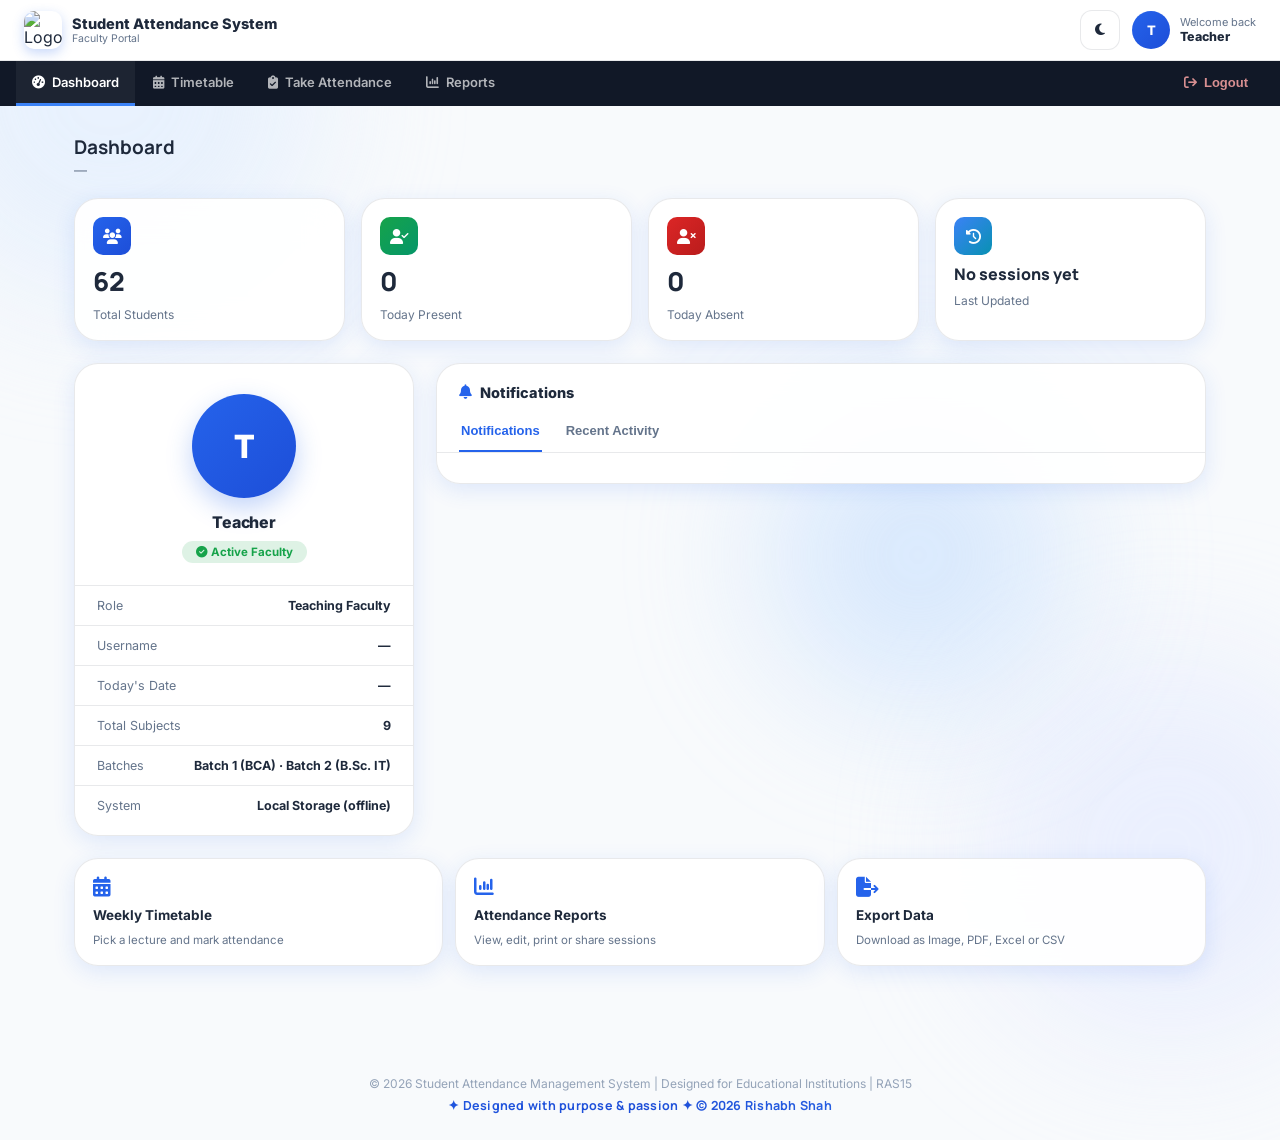
==== dashboard.html @ 812c2bc2 "V.3.4 commit" ====
<!DOCTYPE html>
<html lang="en">
<head>
    <meta charset="UTF-8">
    <meta name="viewport" content="width=device-width, initial-scale=1.0">
    <title>Dashboard | Student Attendance System</title>
    <link rel="stylesheet" href="css/style.css">
    <link rel="icon" type="image/svg+xml" href="assets/logo-mark.svg">
    <link rel="stylesheet" href="https://cdnjs.cloudflare.com/ajax/libs/font-awesome/6.5.1/css/all.min.css">
    <script>try { document.documentElement.setAttribute('data-theme', localStorage.getItem('attendanceTheme') || 'light'); } catch (e) { document.documentElement.setAttribute('data-theme', 'light'); }</script>
</head>
<body>
    <div class="blob blob-1"></div>
    <div class="blob blob-2"></div>
    <div class="blob blob-3"></div>

    <header class="app-header no-print">
        <div class="app-header-brand">
            <img src="assets/logo-mark.svg" alt="Logo">
            <div class="app-header-brand-text">
                <strong>Student Attendance System</strong>
                <span>Faculty Portal</span>
            </div>
        </div>
        <div class="app-header-right">
            <button class="icon-btn" id="theme-toggle" title="Toggle theme"><i class="fas fa-moon"></i></button>
            <div class="app-header-user">
                <div class="app-avatar" id="user-avatar">T</div>
                <div class="app-header-user-text">
                    <span class="greet">Welcome back</span>
                    <strong id="header-username">Teacher</strong>
                </div>
            </div>
        </div>
    </header>

    <nav class="app-nav no-print">
        <div class="app-nav-inner">
            <a class="app-nav-link active" href="dashboard.html"><i class="fas fa-gauge-high"></i> <span class="nav-label">Dashboard</span></a>
            <a class="app-nav-link" href="subject.html"><i class="fas fa-calendar-days"></i> <span class="nav-label">Timetable</span></a>
            <a class="app-nav-link" href="#" id="nav-take-attendance"><i class="fas fa-clipboard-check"></i> <span class="nav-label">Take Attendance</span></a>
            <a class="app-nav-link" href="reports.html"><i class="fas fa-chart-column"></i> <span class="nav-label">Reports</span></a>
            <div class="app-nav-spacer"></div>
            <button class="app-nav-link nav-logout" id="nav-logout"><i class="fas fa-arrow-right-from-bracket"></i> <span class="nav-label">Logout</span></button>
        </div>
    </nav>

    <main class="page">
        <h2 style="font-size:19px; margin-bottom:2px;">Dashboard</h2>
        <p style="color:var(--text-muted); font-size:13px; margin:0 0 20px;" id="page-subtitle">—</p>

        <!-- Today's Overview -->
        <div class="dash-grid">
            <div class="glass-card dash-card dash-total">
                <div class="dash-icon"><i class="fas fa-users"></i></div>
                <div class="dash-value" id="dash-total-students">62</div>
                <div class="dash-label">Total Students</div>
            </div>
            <div class="glass-card dash-card dash-present">
                <div class="dash-icon"><i class="fas fa-user-check"></i></div>
                <div class="dash-value" id="dash-today-present">0</div>
                <div class="dash-label">Today Present</div>
            </div>
            <div class="glass-card dash-card dash-absent">
                <div class="dash-icon"><i class="fas fa-user-xmark"></i></div>
                <div class="dash-value" id="dash-today-absent">0</div>
                <div class="dash-label">Today Absent</div>
            </div>
            <div class="glass-card dash-card dash-progress">
                <div class="dash-icon"><i class="fas fa-clock-rotate-left"></i></div>
                <div class="dash-value" id="dash-last-updated" style="font-size:16px;">No sessions yet</div>
                <div class="dash-label">Last Updated</div>
            </div>
        </div>

        <div class="dashboard-columns">
            <!-- Profile card -->
            <div class="glass-card profile-card">
                <div class="profile-card-photo" id="profile-photo">T</div>
                <div class="profile-card-name" id="profile-name">Teacher</div>
                <span class="profile-badge"><i class="fas fa-circle-check"></i> Active Faculty</span>
                <div class="profile-info-list">
                    <div class="profile-info-row"><span>Role</span><span>Teaching Faculty</span></div>
                    <div class="profile-info-row"><span>Username</span><span id="profile-username">—</span></div>
                    <div class="profile-info-row"><span>Today's Date</span><span id="profile-date">—</span></div>
                    <div class="profile-info-row"><span>Total Subjects</span><span>9</span></div>
                    <div class="profile-info-row"><span>Batches</span><span>Batch 1 (BCA) · Batch 2 (B.Sc. IT)</span></div>
                    <div class="profile-info-row"><span>System</span><span>Local Storage (offline)</span></div>
                </div>
            </div>

            <!-- Notifications / Recent Activity -->
            <div class="glass-card notif-card">
                <div class="notif-card-header"><i class="fas fa-bell"></i> Notifications</div>
                <div class="notif-tabs">
                    <button class="notif-tab active" data-tab="notifications">Notifications</button>
                    <button class="notif-tab" data-tab="activity">Recent Activity</button>
                </div>
                <div class="notif-list" id="notif-list"></div>
            </div>
        </div>

        <div class="quick-links-row">
            <a class="glass-card quick-link-card hoverable" href="subject.html">
                <i class="fas fa-calendar-days"></i>
                <strong>Weekly Timetable</strong>
                <span>Pick a lecture and mark attendance</span>
            </a>
            <a class="glass-card quick-link-card hoverable" href="reports.html">
                <i class="fas fa-chart-column"></i>
                <strong>Attendance Reports</strong>
                <span>View, edit, print or share sessions</span>
            </a>
            <a class="glass-card quick-link-card hoverable" href="reports.html">
                <i class="fas fa-file-export"></i>
                <strong>Export Data</strong>
                <span>Download as Image, PDF, Excel or CSV</span>
            </a>
        </div>
    </main>

    <footer class="main-footer">
        <p>&copy; 2026 Student Attendance Management System | Designed for Educational Institutions | RAS15</p>
        <p class="footer-signature">&#10022; Designed with purpose &amp; passion &#10022; &copy; 2026 Rishabh Shah</p>
    </footer>

    <button class="scroll-top-btn no-print" id="scroll-top"><i class="fas fa-arrow-up"></i></button>

    <script src="js/data.js"></script>
    <script src="js/utils.js"></script>
    <script src="js/dashboard.js"></script>
</body>
</html>
---- css/style.css ----
/* ===================================================================
   Student Attendance Management System
   Design tokens: Classroom Light Theme — white/off-white surfaces,
   confident blue primary, clear green/red present/absent signals.
   Chosen for maximum readability in daylight classrooms.
   =================================================================== */

@import url('https://fonts.googleapis.com/css2?family=Manrope:wght@500;700;800&family=Inter:wght@400;500;600;700&family=JetBrains+Mono:wght@500&display=swap');

:root {
    /* brand */
    --primary: #2563EB;
    --primary-light: #93C5FD;
    --secondary: #1D4ED8;
    --accent: #3B82F6;
    --success: #16A34A;
    --warning: #D97706;
    --danger: #DC2626;

    /* lecture-type accents (timetable + badges) */
    --lab-bg: #FEF3C7;
    --lab-border: #F4B400;
    --lab-text: #7C5800;
    --theory-bg: #DBEAFE;
    --theory-border: #2563EB;
    --theory-text: #1D4ED8;

    /* light theme surface */
    --bg: #F8FAFC;
    --bg-blob-1: #DBEAFE;
    --bg-blob-2: #E0E7FF;
    --bg-blob-3: #BFDBFE;
    --surface: rgba(255, 255, 255, 0.92);
    --surface-solid: #FFFFFF;
    --surface-strong: #FFFFFF;
    --surface-border: rgba(30, 41, 59, 0.1);
    --text: #1E293B;
    --text-muted: #64748B;
    --text-faint: #94A3B8;
    --shadow-color: rgba(37, 99, 235, 0.12);

    --radius-sm: 12px;
    --radius-md: 18px;
    --radius-lg: 24px;
    --radius-pill: 999px;

    --font-display: 'Manrope', sans-serif;
    --font-body: 'Inter', sans-serif;
    --font-mono: 'JetBrains Mono', monospace;

    --shadow-soft: 0 6px 22px var(--shadow-color);
    --shadow-lift: 0 16px 40px rgba(37, 99, 235, 0.2);
    --transition: 200ms cubic-bezier(0.4, 0, 0.2, 1);
}

[data-theme="dark"] {
    --bg: #0B1220;
    --bg-blob-1: #1E3A8A;
    --bg-blob-2: #1E1B4B;
    --bg-blob-3: #0C2E5E;
    --surface: rgba(20, 27, 45, 0.72);
    --surface-solid: #131C2E;
    --surface-strong: #1A2436;
    --surface-border: rgba(255, 255, 255, 0.09);
    --text: #EEF2FF;
    --text-muted: #A3AFC2;
    --text-faint: #6C7A93;
    --shadow-color: rgba(0, 0, 0, 0.5);

    --lab-bg: rgba(244, 180, 0, 0.16);
    --lab-border: #F4B400;
    --lab-text: #FCD34D;
    --theory-bg: rgba(59, 130, 246, 0.16);
    --theory-border: #60A5FA;
    --theory-text: #93C5FD;
}

* { box-sizing: border-box; }

html, body {
    margin: 0;
    padding: 0;
    font-family: var(--font-body);
    color: var(--text);
    background: var(--bg);
    transition: background var(--transition), color var(--transition);
}

body {
    min-height: 100vh;
    position: relative;
    overflow-x: hidden;
    display: flex;
    flex-direction: column;
}
.page, .login-shell { flex: 1 0 auto; width: 100%; }
.main-footer { flex-shrink: 0; }

h1, h2, h3, h4 { font-family: var(--font-display); margin: 0; }

a { color: inherit; }

/* ------------------------------------------------------------------ */
/*  Floating blobs (ambient background)                               */
/* ------------------------------------------------------------------ */

.blob {
    position: fixed;
    border-radius: 50%;
    filter: blur(70px);
    opacity: 0.55;
    z-index: 0;
    pointer-events: none;
    animation: float-blob 16s ease-in-out infinite;
}
.blob-1 { width: 420px; height: 420px; background: var(--bg-blob-1); top: -120px; left: -100px; }
.blob-2 { width: 380px; height: 380px; background: var(--bg-blob-2); bottom: -140px; right: -80px; animation-delay: -5s; }
.blob-3 { width: 300px; height: 300px; background: var(--bg-blob-3); top: 45%; left: 60%; animation-delay: -10s; }

@keyframes float-blob {
    0%, 100% { transform: translate(0, 0) scale(1); }
    33% { transform: translate(30px, -40px) scale(1.08); }
    66% { transform: translate(-25px, 25px) scale(0.95); }
}

@media (prefers-reduced-motion: reduce) {
    .blob { animation: none; }
    * { animation-duration: 0.001ms !important; animation-iteration-count: 1 !important; transition-duration: 0.001ms !important; }
}

/* ------------------------------------------------------------------ */
/*  Layout shells                                                      */
/* ------------------------------------------------------------------ */

.page {
    position: relative;
    z-index: 1;
    max-width: 1180px;
    margin: 0 auto;
    padding: 28px 24px 80px;
    animation: page-fade-in 480ms var(--transition);
}

@keyframes page-fade-in {
    from { opacity: 0; transform: translateY(10px); }
    to { opacity: 1; transform: translateY(0); }
}

.glass-card {
    background: var(--surface);
    border: 1px solid var(--surface-border);
    border-radius: var(--radius-lg);
    backdrop-filter: blur(18px);
    -webkit-backdrop-filter: blur(18px);
    box-shadow: var(--shadow-soft);
    transition: transform var(--transition), box-shadow var(--transition);
}

.glass-card.hoverable:hover {
    transform: translateY(-4px);
    box-shadow: var(--shadow-lift);
}

/* ------------------------------------------------------------------ */
/*  Top bar / header                                                   */
/* ------------------------------------------------------------------ */

.topbar {
    position: sticky;
    top: 0;
    z-index: 20;
    display: flex;
    align-items: center;
    justify-content: space-between;
    gap: 16px;
    padding: 14px 24px;
    margin-bottom: 24px;
    background: var(--surface);
    border-bottom: 1px solid var(--surface-border);
    backdrop-filter: blur(18px);
    -webkit-backdrop-filter: blur(18px);
}

.brand { display: flex; align-items: center; gap: 12px; }

.brand-mark {
    width: 42px; height: 42px;
    border-radius: 12px;
    display: grid; place-items: center;
    background: linear-gradient(135deg, var(--primary), var(--secondary));
    color: #fff;
    font-size: 18px;
    box-shadow: 0 6px 16px rgba(37, 99, 235, 0.3);
    overflow: hidden;
    flex-shrink: 0;
}
.brand-mark img { width: 100%; height: 100%; object-fit: cover; display: block; }

.brand-text h1 { font-size: 17px; font-weight: 800; letter-spacing: -0.01em; }
.brand-text p { margin: 0; font-size: 12.5px; color: var(--text-muted); }

.topbar-actions { display: flex; align-items: center; gap: 10px; flex-wrap: wrap; }

.chip {
    display: flex; flex-direction: column;
    padding: 6px 14px;
    border-radius: var(--radius-sm);
    background: rgba(59, 130, 246, 0.16);
    font-size: 12px;
    min-width: 92px;
}
.chip span:first-child { color: var(--text-faint); font-size: 10.5px; text-transform: uppercase; letter-spacing: 0.06em; }
.chip span:last-child { font-weight: 700; font-size: 13px; }

.icon-btn {
    width: 40px; height: 40px;
    border-radius: var(--radius-sm);
    border: 1px solid var(--surface-border);
    background: var(--surface-solid);
    color: var(--text);
    display: grid; place-items: center;
    cursor: pointer;
    transition: transform var(--transition), background var(--transition);
}
.icon-btn:hover { transform: translateY(-2px); background: rgba(59, 130, 246, 0.18); }

/* ------------------------------------------------------------------ */
/*  App header + horizontal nav bar (ERP-style layout)                 */
/*  Used on Dashboard, Timetable, Attendance and Reports pages.        */
/* ------------------------------------------------------------------ */

.app-header {
    position: sticky; top: 0; z-index: 31;
    display: flex; align-items: center; justify-content: space-between;
    gap: 16px;
    padding: 10px 24px;
    background: var(--surface-solid);
    border-bottom: 1px solid var(--surface-border);
}
.app-header-brand { display: flex; align-items: center; gap: 10px; }
.app-header-brand img { width: 38px; height: 38px; border-radius: 10px; display: block; box-shadow: 0 4px 12px rgba(37,99,235,0.25); }
.app-header-brand-text strong { display: block; font-size: 14.5px; font-weight: 800; line-height: 1.2; }
.app-header-brand-text span { display: block; font-size: 10.5px; color: var(--text-muted); }

.app-header-right { display: flex; align-items: center; gap: 12px; }
.app-avatar {
    width: 38px; height: 38px; border-radius: 50%;
    background: linear-gradient(135deg, var(--primary), var(--secondary));
    color: #fff; display: grid; place-items: center;
    font-weight: 800; font-size: 13px; flex-shrink: 0;
}
.app-header-user { display: flex; align-items: center; gap: 10px; }
.app-header-user-text { font-size: 12.5px; line-height: 1.3; }
.app-header-user-text .greet { display: block; color: var(--text-muted); font-size: 11px; }
.app-header-user-text strong { font-weight: 800; }

.app-nav {
    position: sticky; top: 59px; z-index: 30;
    background: #111827;
    overflow-x: auto;
    scrollbar-width: thin;
}
.app-nav-inner { display: flex; align-items: center; gap: 2px; padding: 0 16px; min-width: max-content; }
.app-nav-link {
    display: flex; align-items: center; gap: 7px;
    padding: 13px 16px;
    color: rgba(255,255,255,0.68);
    font-size: 13px; font-weight: 600; white-space: nowrap;
    border-bottom: 3px solid transparent;
    transition: var(--transition);
    cursor: pointer; background: none; border-top: none; border-left: none; border-right: none;
    text-decoration: none;
}
.app-nav-link i { font-size: 13px; }
.app-nav-link:hover { color: #fff; background: rgba(255,255,255,0.06); }
.app-nav-link.active { color: #fff; border-bottom-color: var(--accent); background: rgba(255,255,255,0.05); }
.app-nav-spacer { flex: 1; }
.app-nav-link.nav-logout { color: rgba(252,165,165,0.85); }
.app-nav-link.nav-logout:hover { color: #FCA5A5; background: rgba(220,38,38,0.12); }

/* ------------------------------------------------------------------ */
/*  Buttons                                                             */
/* ------------------------------------------------------------------ */

.btn {
    position: relative;
    overflow: hidden;
    font-family: var(--font-body);
    font-weight: 700;
    font-size: 14px;
    border: none;
    border-radius: var(--radius-pill);
    padding: 12px 22px;
    cursor: pointer;
    display: inline-flex;
    align-items: center;
    gap: 8px;
    transition: transform var(--transition), box-shadow var(--transition), opacity var(--transition);
}
.btn:disabled { opacity: 0.45; cursor: not-allowed; transform: none !important; }
.btn:not(:disabled):hover { transform: translateY(-2px); }
.btn:active:not(:disabled) { transform: translateY(0) scale(0.98); }

.btn-primary { background: linear-gradient(135deg, var(--primary), var(--secondary)); color: #fff; box-shadow: 0 10px 24px rgba(37, 99, 235, 0.32); }
.btn-success { background: linear-gradient(135deg, var(--success), #059669); color: #fff; box-shadow: 0 10px 24px rgba(34, 197, 94, 0.32); }
.btn-outline { background: transparent; border: 1.5px solid var(--surface-border); color: var(--text); }
.btn-outline:hover { border-color: var(--primary); color: var(--primary); }
.btn-danger-ghost { background: rgba(239, 68, 68, 0.1); color: var(--danger); }
.btn-sm { padding: 8px 16px; font-size: 12.5px; }
.btn-block { width: 100%; justify-content: center; }

.ripple-circle {
    position: absolute;
    border-radius: 50%;
    background: rgba(255, 255, 255, 0.55);
    transform: scale(0);
    animation: ripple-anim 650ms ease-out;
    pointer-events: none;
}
@keyframes ripple-anim { to { transform: scale(1); opacity: 0; } }

/* ------------------------------------------------------------------ */
/*  Login page — full-bleed split screen (illustration + form panel)   */
/* ------------------------------------------------------------------ */

.login-shell {
    flex: 1 0 auto;
    display: flex;
    align-items: stretch;
    position: relative;
    z-index: 1;
    min-height: calc(100vh - 60px);
}

/* -- Illustration panel (fills remaining space, edge-to-edge) -- */
.login-illustration {
    position: relative;
    overflow: hidden;
    flex: 1 1 auto;
    background: linear-gradient(165deg, #DBEAFE 0%, #EFF6FF 55%, #F8FAFC 100%);
    display: flex;
    align-items: flex-end;
    justify-content: center;
    min-height: 320px;
}
.login-illustration svg { width: 100%; height: 100%; display: block; }
.login-illustration-dot {
    position: absolute; top: 34px; right: 40px;
    width: 12px; height: 12px; border-radius: 50%;
    background: var(--accent);
    box-shadow: 0 0 0 6px rgba(59,130,246,0.25);
}

/* -- Form panel (fixed width, light card-toned background) -- */
.login-form-panel {
    flex: 0 0 420px;
    display: flex;
    flex-direction: column;
    justify-content: center;
    padding: 40px 44px;
    background: var(--surface-solid);
    border-left: 1px solid var(--surface-border);
    animation: card-pop 480ms var(--transition);
}

@keyframes card-pop {
    from { opacity: 0; transform: translateY(14px); }
    to { opacity: 1; transform: translateY(0); }
}

.login-logo {
    width: 46px; height: 46px;
    margin-bottom: 16px;
    border-radius: 13px;
    overflow: hidden;
    box-shadow: 0 8px 20px rgba(37, 99, 235, 0.26);
}
.login-logo img { width: 100%; height: 100%; object-fit: cover; display: block; }

.login-form-panel h1 { font-size: 24px; font-weight: 800; margin-bottom: 4px; letter-spacing: -0.01em; }
.login-form-panel > p.login-sub { color: var(--text-muted); font-size: 13px; margin-bottom: 22px; }

/* Role selector (Staff / Student) */
.login-role-group { margin-bottom: 16px; }
.login-role-group > span.role-label { display: block; font-size: 12.5px; font-weight: 600; color: var(--text-muted); margin-bottom: 8px; }
.login-role-options { display: flex; gap: 22px; }
.login-role-option { display: flex; align-items: center; gap: 7px; cursor: pointer; font-size: 13.5px; font-weight: 600; }
.login-role-option input[type="radio"] { width: 16px; height: 16px; accent-color: var(--primary); cursor: pointer; }

/* Two-button row: Login (primary) + Forgot Password (danger outline) */
.login-btn-row { display: flex; gap: 10px; margin-top: 4px; }
.login-btn-row .btn { flex: 1; justify-content: center; }
.btn-danger-solid { background: var(--danger); color: #fff; box-shadow: 0 10px 22px rgba(220,38,38,0.28); }

.login-checkbox-row { display: flex; align-items: center; gap: 8px; margin: -8px 0 18px; }
.login-checkbox-row input[type="checkbox"] { width: 15px; height: 15px; accent-color: var(--primary); cursor: pointer; }
.login-checkbox-row label { font-size: 12.5px; color: var(--text-muted); cursor: pointer; }

.login-divider { display: flex; align-items: center; gap: 12px; margin: 20px 0 16px; color: var(--text-faint); font-size: 12px; }
.login-divider::before, .login-divider::after { content: ""; flex: 1; height: 1px; background: var(--surface-border); }

.login-social-row { display: flex; gap: 12px; }
.login-social-btn {
    flex: 1;
    display: flex; align-items: center; justify-content: center;
    gap: 8px;
    padding: 11px 14px;
    border-radius: var(--radius-md);
    border: 1.5px solid var(--surface-border);
    background: var(--surface-solid);
    font-size: 13px; font-weight: 600; color: var(--text);
    cursor: pointer;
    transition: var(--transition);
}
.login-social-btn:hover { border-color: var(--accent); transform: translateY(-2px); box-shadow: var(--shadow-soft); }
.login-social-btn i.fa-google { color: #EA4335; }
.login-social-btn i.fa-microsoft { color: #00A4EF; }

.login-browser-tip { text-align: center; font-size: 11.5px; color: var(--text-faint); margin-top: 16px; }

.login-notice-box {
    margin-top: 16px;
    padding: 12px 14px;
    border-radius: var(--radius-md);
    background: rgba(217,119,6,0.1);
    color: #92400E;
    font-size: 11.5px;
    line-height: 1.5;
    text-align: center;
}
[data-theme="dark"] .login-notice-box { color: #FCD34D; }

.login-hint-link { display: block; text-align: center; margin-top: 16px; font-size: 12.5px; color: #1D4ED8; text-decoration: none; font-weight: 600; }
.login-hint-link:hover { text-decoration: underline; }

.login-topbar { margin-bottom: 0; }

.field { text-align: left; margin-bottom: 16px; }
.field label { display: block; font-size: 12.5px; font-weight: 600; color: var(--text-muted); margin-bottom: 6px; }
.field-input {
    position: relative;
    display: flex; align-items: center;
}
.field-input i { position: absolute; left: 14px; color: var(--text-faint); font-size: 14px; }
.field-input input {
    width: 100%;
    padding: 12px 14px 12px 38px;
    border-radius: var(--radius-md);
    border: 1.5px solid var(--surface-border);
    background: var(--surface-solid);
    color: var(--text);
    font-size: 14px;
    outline: none;
    transition: border-color var(--transition), box-shadow var(--transition);
}
.field-input input:focus { border-color: var(--accent); box-shadow: 0 0 0 4px rgba(59, 130, 246, 0.25); }

.login-btn { margin-top: 6px; }

.alert {
    display: flex; align-items: center; gap: 10px;
    padding: 12px 16px;
    border-radius: var(--radius-md);
    font-size: 13.5px;
    margin-bottom: 16px;
    animation: alert-slide 260ms var(--transition);
}
@keyframes alert-slide { from { opacity: 0; transform: translateY(-6px); } to { opacity: 1; transform: translateY(0); } }
.alert-info { background: rgba(59, 130, 246, 0.16); color: #1D4ED8; }
.alert-warning { background: rgba(245, 158, 11, 0.14); color: #92400E; }
.alert-danger { background: rgba(239, 68, 68, 0.12); color: #B91C1C; }
.alert-success { background: rgba(34, 197, 94, 0.12); color: #065F46; }
[data-theme="dark"] .alert-info { color: #FCD34D; }
[data-theme="dark"] .alert-warning { color: #FCD34D; }
[data-theme="dark"] .alert-danger { color: #FCA5A5; }
[data-theme="dark"] .alert-success { color: #6EE7B7; }

.shake { animation: shake 480ms ease-in-out; }
@keyframes shake {
    0%, 100% { transform: translateX(0); }
    20%, 60% { transform: translateX(-8px); }
    40%, 80% { transform: translateX(8px); }
}

.login-hint { margin-top: 18px; font-size: 11.5px; color: var(--text-faint); }

/* ------------------------------------------------------------------ */
/*  Section titles / cards                                             */
/* ------------------------------------------------------------------ */

.section-card { padding: 22px 24px; margin-bottom: 22px; }
.section-title {
    display: flex; align-items: center; gap: 10px;
    font-size: 15.5px; font-weight: 800;
    margin-bottom: 16px;
}
.section-title i { color: var(--primary); }
.section-sub { font-size: 12.5px; color: var(--text-muted); margin: -8px 0 16px; }

/* ------------------------------------------------------------------ */
/*  Weekly timetable grid                                              */
/* ------------------------------------------------------------------ */

.timetable-legend { display: flex; gap: 18px; flex-wrap: wrap; margin-bottom: 16px; font-size: 12px; color: var(--text-muted); }
.timetable-legend span { display: inline-flex; align-items: center; gap: 6px; }
.legend-dot { width: 10px; height: 10px; border-radius: 3px; display: inline-block; }
.legend-dot.dot-theory { background: var(--theory-border); }
.legend-dot.dot-lab { background: var(--lab-border); }
.legend-dot.dot-today { background: var(--primary); }

.timetable-wrap { overflow-x: auto; padding-bottom: 6px; }
table.timetable {
    border-collapse: separate;
    border-spacing: 8px;
    width: 100%;
    min-width: 780px;
    table-layout: fixed;
}
table.timetable th.period-col,
table.timetable td.period-col {
    width: 92px;
    position: sticky;
    left: 0;
    z-index: 3;
}
table.timetable thead th {
    padding: 10px 8px;
    text-align: center;
    font-size: 12.5px;
    font-weight: 800;
    color: var(--text-muted);
    background: transparent;
}
table.timetable thead th.day-head {
    border-radius: var(--radius-sm);
    background: var(--surface-solid);
    border: 1.5px solid var(--surface-border);
    padding: 10px 6px;
}
table.timetable thead th.day-head.is-today {
    background: linear-gradient(135deg, var(--primary), var(--secondary));
    color: #fff;
    border-color: transparent;
    box-shadow: inset 0 -3px 0 var(--accent);
}
table.timetable thead th.day-head .day-name { display: block; font-size: 13px; }
table.timetable thead th.day-head .day-tag {
    display: block; font-size: 9.5px; font-weight: 700; text-transform: uppercase;
    letter-spacing: 0.06em; margin-top: 2px; opacity: 0.75;
}

td.period-col {
    text-align: center;
    font-family: var(--font-mono);
    font-size: 11px;
    color: var(--text-faint);
    font-weight: 600;
    background: var(--surface-solid);
    border: 1.5px solid var(--surface-border);
    border-radius: var(--radius-sm);
    padding: 6px;
}

.timetable-cell {
    position: relative;
    min-width: 130px;
    height: 84px;
    padding: 9px 10px;
    border-radius: var(--radius-sm);
    border: 1.5px solid var(--surface-border);
    background: var(--surface-solid);
    cursor: pointer;
    transition: var(--transition);
    display: flex;
    flex-direction: column;
    justify-content: center;
    gap: 4px;
    overflow: hidden;
}
.timetable-cell:hover { transform: translateY(-2px); box-shadow: var(--shadow-soft); border-color: var(--primary-light); }
.timetable-cell.type-lab { border-left: 4px solid var(--lab-border); background: var(--lab-bg); }
.timetable-cell.type-theory { border-left: 4px solid var(--theory-border); background: var(--theory-bg); }
.timetable-cell.type-lab:hover, .timetable-cell.type-theory:hover { filter: brightness(0.98); }
.timetable-cell.selected {
    border-color: var(--primary);
    background: rgba(59, 130, 246, 0.16);
    box-shadow: 0 0 0 3px rgba(59, 130, 246, 0.32);
}
.timetable-cell.is-empty {
    cursor: default;
    background: transparent;
    border-style: dashed;
    opacity: 0.4;
}
.timetable-cell.is-empty:hover { transform: none; box-shadow: none; }

.cell-time { font-family: var(--font-mono); font-size: 10px; color: var(--text-muted); }
.cell-subject { font-size: 12px; font-weight: 700; line-height: 1.25; }
.cell-badge {
    position: absolute; top: 7px; right: 7px;
    font-size: 8.5px; font-weight: 800; text-transform: uppercase; letter-spacing: 0.04em;
    padding: 2px 7px; border-radius: var(--radius-pill);
}
.cell-badge.type-lab { background: rgba(234, 179, 8, 0.22); color: var(--lab-text); }
.cell-badge.type-theory { background: rgba(37, 99, 235, 0.14); color: var(--theory-text); }
.cell-check {
    position: absolute; bottom: 7px; right: 7px;
    width: 18px; height: 18px; border-radius: 50%;
    background: var(--primary); color: #fff;
    display: grid; place-items: center; font-size: 9px;
    opacity: 0; transform: scale(0.5);
    transition: var(--transition);
}
.timetable-cell.selected .cell-check { opacity: 1; transform: scale(1); }

.cell-taken {
    position: absolute; top: 7px; left: 7px;
    color: var(--success); font-size: 14px;
    filter: drop-shadow(0 1px 1px rgba(0,0,0,0.08));
}

@keyframes rise-in { from { opacity: 0; transform: translateY(10px); } to { opacity: 1; transform: translateY(0); } }

/* Batch cards */
.batch-grid { display: grid; grid-template-columns: repeat(auto-fit, minmax(220px, 1fr)); gap: 14px; }
.batch-card {
    padding: 18px; border-radius: var(--radius-md);
    border: 1.5px solid var(--surface-border);
    background: var(--surface-solid);
    cursor: pointer; transition: var(--transition);
    display: flex; align-items: center; gap: 14px;
}
.batch-card:hover { transform: translateY(-3px); box-shadow: var(--shadow-soft); }
.batch-card.selected { border-color: var(--secondary); background: rgba(124, 58, 237, 0.08); box-shadow: 0 0 0 3px rgba(124,58,237,.16); }
.batch-icon {
    width: 46px; height: 46px; border-radius: 12px;
    display: grid; place-items: center; font-size: 18px; color: #fff;
    background: linear-gradient(135deg, var(--secondary), var(--accent));
    flex-shrink: 0;
}
.batch-name { font-weight: 700; font-size: 14.5px; }
.batch-meta { font-size: 12px; color: var(--text-muted); }

.selected-summary {
    display: none;
    margin-top: 6px;
    padding: 16px 18px;
    border-radius: var(--radius-md);
    background: linear-gradient(135deg, rgba(59,130,246,.16), rgba(37,99,235,.06));
    border: 1px dashed var(--primary-light);
}
.selected-summary.show { display: grid; grid-template-columns: repeat(auto-fit, minmax(140px, 1fr)); gap: 12px; animation: rise-in 300ms var(--transition); }
.selected-summary .label { font-size: 11px; color: var(--text-muted); text-transform: uppercase; letter-spacing: .05em; }
.selected-summary .value { font-weight: 700; font-size: 14px; margin-top: 3px; }

/* ------------------------------------------------------------------ */
/*  Dashboard stat cards                                               */
/* ------------------------------------------------------------------ */

.dash-grid { display: grid; grid-template-columns: repeat(auto-fit, minmax(190px, 1fr)); gap: 16px; margin-bottom: 22px; }
.dash-card {
    padding: 18px; border-radius: var(--radius-lg);
    display: flex; flex-direction: column; gap: 8px;
    animation: rise-in 380ms var(--transition) backwards;
}
.dash-card .dash-icon {
    width: 38px; height: 38px; border-radius: 10px;
    display: grid; place-items: center; color: #fff; font-size: 15px;
}
.dash-card .dash-value { font-size: 26px; font-weight: 800; font-family: var(--font-display); }
.dash-card .dash-label { font-size: 12px; color: var(--text-muted); }
.dash-total .dash-icon { background: linear-gradient(135deg, var(--primary), var(--secondary)); }
.dash-present .dash-icon { background: linear-gradient(135deg, var(--success), #059669); }
.dash-absent .dash-icon { background: linear-gradient(135deg, var(--danger), #B91C1C); }
.dash-progress .dash-icon { background: linear-gradient(135deg, var(--accent), #0891B2); }

.progress-bar { height: 8px; border-radius: var(--radius-pill); background: rgba(148,163,184,.25); overflow: hidden; }
.progress-fill { height: 100%; border-radius: var(--radius-pill); background: linear-gradient(90deg, var(--accent), var(--primary)); transition: width 500ms var(--transition); }

/* ------------------------------------------------------------------ */
/*  Dashboard page — profile card + notifications/activity panel        */
/* ------------------------------------------------------------------ */

.dashboard-columns { display: grid; grid-template-columns: 340px 1fr; gap: 22px; align-items: start; }

.profile-card { padding: 0; text-align: center; overflow: hidden; }
.profile-card-photo {
    width: 104px; height: 104px; border-radius: 50%;
    margin: 30px auto 14px;
    background: linear-gradient(135deg, var(--primary), var(--secondary));
    color: #fff; display: grid; place-items: center;
    font-size: 32px; font-weight: 800;
    box-shadow: 0 10px 26px rgba(37,99,235,.28);
}
.profile-card-name { font-size: 16px; font-weight: 800; margin-bottom: 8px; letter-spacing: -0.01em; }
.profile-badge {
    display: inline-block; padding: 4px 14px; border-radius: var(--radius-pill);
    background: rgba(22,163,74,.14); color: var(--success);
    font-size: 11.5px; font-weight: 700; margin-bottom: 22px;
}
.profile-info-list { text-align: left; border-top: 1px solid var(--surface-border); }
.profile-info-row {
    display: flex; justify-content: space-between; gap: 10px;
    padding: 12px 22px; font-size: 12.5px;
    border-bottom: 1px solid var(--surface-border);
}
.profile-info-row:last-child { border-bottom: none; padding-bottom: 22px; }
.profile-info-row span:first-child { color: var(--text-muted); }
.profile-info-row span:last-child { font-weight: 700; text-align: right; }

.notif-card { padding: 0; overflow: hidden; }
.notif-card-header {
    display: flex; align-items: center; gap: 8px;
    padding: 20px 22px 0; font-weight: 800; font-size: 14.5px;
}
.notif-card-header i { color: var(--primary); }
.notif-tabs { display: flex; gap: 22px; padding: 14px 22px 0; border-bottom: 1px solid var(--surface-border); }
.notif-tab {
    padding: 8px 2px 12px; font-size: 13px; font-weight: 700;
    color: var(--text-muted); cursor: pointer;
    border-bottom: 2.5px solid transparent;
    transition: var(--transition);
    background: none; border-top: none; border-left: none; border-right: none;
}
.notif-tab.active { color: var(--primary); border-bottom-color: var(--primary); }
.notif-tab:hover:not(.active) { color: var(--text); }
.notif-list { padding: 10px 10px 20px; max-height: 460px; overflow-y: auto; }
.notif-item {
    display: flex; align-items: flex-start; gap: 12px;
    padding: 12px 12px; border-radius: var(--radius-md);
    transition: var(--transition); cursor: default;
}
.notif-item.clickable { cursor: pointer; }
.notif-item:hover { background: rgba(37,99,235,.06); }
.notif-icon {
    width: 32px; height: 32px; border-radius: 9px; flex-shrink: 0;
    display: grid; place-items: center; font-size: 13px; color: #fff;
    background: linear-gradient(135deg, var(--primary), var(--secondary));
}
.notif-icon.icon-success { background: linear-gradient(135deg, var(--success), #059669); }
.notif-icon.icon-warning { background: linear-gradient(135deg, var(--warning), #B45309); }
.notif-text { flex: 1; font-size: 13px; line-height: 1.45; }
.notif-text .notif-sub { display: block; font-size: 11.5px; color: var(--text-muted); margin-top: 2px; }
.notif-date { font-size: 11px; color: var(--text-faint); white-space: nowrap; flex-shrink: 0; padding-top: 2px; }

.quick-links-row { display: grid; grid-template-columns: repeat(auto-fit, minmax(150px, 1fr)); gap: 12px; margin-top: 22px; }
.quick-link-card {
    display: flex; flex-direction: column; align-items: flex-start; gap: 10px;
    padding: 18px; text-decoration: none; color: var(--text);
    transition: var(--transition);
}
.quick-link-card:hover { transform: translateY(-3px); }
.quick-link-card i { font-size: 20px; color: var(--primary); }
.quick-link-card strong { font-size: 13.5px; }
.quick-link-card span { font-size: 11.5px; color: var(--text-muted); }

/* ------------------------------------------------------------------ */
/*  Toolbar / search / filters                                         */
/* ------------------------------------------------------------------ */

.toolbar { display: flex; gap: 12px; flex-wrap: wrap; align-items: center; margin-bottom: 16px; }
.search-input-wrap { position: relative; flex: 1; min-width: 220px; }
.search-input-wrap i { position: absolute; left: 14px; top: 50%; transform: translateY(-50%); color: var(--text-faint); }
.search-input {
    width: 100%; padding: 11px 14px 11px 38px;
    border-radius: var(--radius-pill);
    border: 1.5px solid var(--surface-border);
    background: var(--surface-solid); color: var(--text);
    font-size: 13.5px; outline: none;
    transition: var(--transition);
}
.search-input:focus { border-color: var(--primary); box-shadow: 0 0 0 4px rgba(79,70,229,.12); }
.filter-select {
    padding: 10px 14px; border-radius: var(--radius-pill);
    border: 1.5px solid var(--surface-border);
    background: var(--surface-solid); color: var(--text);
    font-size: 13px; cursor: pointer;
}
.bulk-actions { display: flex; gap: 8px; flex-wrap: wrap; }

/* ------------------------------------------------------------------ */
/*  Student table                                                      */
/* ------------------------------------------------------------------ */

.table-wrap { overflow-x: auto; border-radius: var(--radius-md); }
table.student-table { width: 100%; border-collapse: collapse; font-size: 13.5px; min-width: 560px; }
table.student-table thead th {
    text-align: left; padding: 12px 14px;
    font-size: 11.5px; text-transform: uppercase; letter-spacing: .04em;
    color: var(--text-muted); border-bottom: 1.5px solid var(--surface-border);
    position: sticky; top: 0; background: var(--surface-solid);
}
table.student-table tbody tr {
    animation: row-in 320ms var(--transition) backwards;
    transition: background var(--transition);
    border-left: 3px solid transparent;
}
table.student-table tbody tr:hover { background: rgba(59, 130, 246, 0.08); }
table.student-table tbody tr.row-present { border-left-color: var(--success); }
table.student-table tbody tr.row-absent { border-left-color: var(--danger); }
table.student-table tbody td { padding: 12px 14px; border-bottom: 1px solid var(--surface-border); vertical-align: middle; }
@keyframes row-in { from { opacity: 0; transform: translateX(-8px); } to { opacity: 1; transform: translateX(0); } }

.student-name { font-weight: 700; }
.student-meta { font-size: 11.5px; color: var(--text-muted); }
.enroll-code { font-family: var(--font-mono); font-size: 12.5px; }
.student-enroll-mobile { display: none; }

.course-pill { display: inline-block; padding: 3px 10px; border-radius: var(--radius-pill); font-size: 11px; font-weight: 700; background: rgba(37,99,235,.1); color: var(--secondary); }
[data-theme="dark"] .course-pill { color: var(--text-muted); }

.status-pill { display: inline-flex; align-items: center; gap: 5px; font-size: 11.5px; font-weight: 700; padding: 4px 10px; border-radius: var(--radius-pill); }
.status-present { background: rgba(34,197,94,.14); color: var(--success); }
.status-absent { background: rgba(220,38,38,.14); color: var(--danger); }
.status-pending { background: rgba(217,119,6,.14); color: var(--warning); }

.total-attendance-pill {
    display: inline-flex; align-items: center; gap: 6px;
    font-size: 12.5px; font-weight: 700;
    padding: 5px 11px; border-radius: var(--radius-pill);
    background: rgba(37, 99, 235, 0.1); color: var(--secondary);
}
.total-attendance-pill i { font-size: 11px; }
.student-total-mobile { display: none; font-size: 10.5px; color: var(--text-faint); margin-top: 1px; }
.student-total-mobile i { font-size: 9px; margin-right: 2px; }

.cell-mark { text-align: right; }
.mark-toggle { display: flex; gap: 8px; justify-content: flex-end; }
.mark-btn {
    display: inline-flex; align-items: center; gap: 6px;
    padding: 10px 16px; border-radius: var(--radius-pill);
    border: 1.5px solid var(--surface-border);
    background: var(--surface-solid); cursor: pointer;
    font-size: 13px; font-weight: 800;
    color: var(--text-faint);
    transition: var(--transition);
    white-space: nowrap;
    min-height: 40px;
}
.mark-btn .mark-full { display: inline; }
.mark-btn .mark-short { display: none; }
.mark-btn.present-btn.active { background: var(--success); color: #fff; border-color: transparent; box-shadow: 0 6px 16px rgba(22,163,74,0.28); }
.mark-btn.absent-btn.active { background: var(--danger); color: #fff; border-color: transparent; box-shadow: 0 6px 16px rgba(220,38,38,0.24); }
.mark-btn:hover { transform: translateY(-2px); }

/* ------------------------------------------------------------------ */
/*  Mobile attendance cards (name + enrollment left, mark buttons right) */
/* ------------------------------------------------------------------ */

@media (max-width: 720px) {
    table.student-table { min-width: 0; }
    table.student-table thead { display: none; }
    table.student-table, table.student-table tbody, table.student-table tr, table.student-table td {
        display: block; width: 100%;
    }
    table.student-table tbody tr {
        display: flex; align-items: center; justify-content: space-between; gap: 10px;
        padding: 12px 14px; margin-bottom: 10px;
        border-radius: var(--radius-md);
        border: 1px solid var(--surface-border);
        border-left: 3px solid transparent;
        background: var(--surface-solid);
    }
    table.student-table tbody tr.row-present { border-left-color: var(--success); }
    table.student-table tbody tr.row-absent { border-left-color: var(--danger); }
    table.student-table tbody td { padding: 0; border-bottom: none; }
    table.student-table tbody td.cell-enroll { display: none; }
    table.student-table tbody td.cell-total { display: none; }
    table.student-table tbody td.cell-student { flex: 1; min-width: 0; }
    table.student-table tbody td.cell-mark { flex-shrink: 0; }
    .student-enroll-mobile { display: block; font-family: var(--font-mono); font-size: 11px; color: var(--text-muted); margin-top: 2px; }
    .student-total-mobile { display: block; font-size: 10.5px; color: var(--text-faint); margin-top: 1px; }
    .mark-toggle { gap: 8px; }
    /* Large, easy-to-tap P / A buttons for quick marking during a lecture */
    .mark-btn {
        width: 52px; height: 52px; padding: 0;
        border-radius: 14px;
        font-size: 18px; font-weight: 800;
        justify-content: center;
    }
    .mark-btn i { display: none; }
    .mark-btn .mark-full { display: none; }
    .mark-btn .mark-short { display: inline; }
}

/* ------------------------------------------------------------------ */
/*  Empty state                                                         */
/* ------------------------------------------------------------------ */

.empty-state { text-align: center; padding: 50px 20px; color: var(--text-muted); }
.empty-state i { font-size: 38px; color: var(--primary-light); margin-bottom: 12px; display: block; }
.empty-state h4 { font-size: 15px; margin-bottom: 6px; color: var(--text); }
.empty-state p { font-size: 13px; margin: 0; }

/* ------------------------------------------------------------------ */
/*  Action bar / footer                                                 */
/* ------------------------------------------------------------------ */

.action-bar { display: flex; gap: 12px; flex-wrap: wrap; justify-content: space-between; margin-top: 22px; }
.action-bar-group { display: flex; gap: 12px; flex-wrap: wrap; }

.main-footer { text-align: center; padding: 30px 16px 26px; color: var(--text-faint); font-size: 12px; position: relative; z-index: 1; }
.main-footer p { margin: 0; }
.main-footer .footer-signature {
    margin-top: 6px;
    font-family: var(--font-display);
    font-size: 12.5px;
    font-weight: 700;
    letter-spacing: 0.02em;
    background: linear-gradient(90deg, var(--primary), var(--secondary), var(--accent));
    -webkit-background-clip: text;
    background-clip: text;
    color: transparent;
}

/* ------------------------------------------------------------------ */
/*  Loading / spinner / success animation                              */
/* ------------------------------------------------------------------ */

.spinner { width: 16px; height: 16px; border-radius: 50%; border: 2.5px solid rgba(255,255,255,.4); border-top-color: #fff; animation: spin 700ms linear infinite; display: inline-block; }
@keyframes spin { to { transform: rotate(360deg); } }

.overlay {
    position: fixed; inset: 0; z-index: 100;
    background: rgba(15, 23, 42, 0.45);
    display: none; align-items: center; justify-content: center;
    backdrop-filter: blur(4px);
    padding: 16px;
}
.overlay.show { display: flex; animation: fade-in 200ms; }
@keyframes fade-in { from { opacity: 0; } to { opacity: 1; } }

.overlay-card { text-align: center; padding: 34px 40px; }
.success-check {
    width: 64px; height: 64px; border-radius: 50%;
    background: var(--success); color: #fff;
    display: grid; place-items: center; font-size: 28px;
    margin: 0 auto 14px;
    animation: pop-check 420ms var(--transition);
}
@keyframes pop-check { 0% { transform: scale(0); } 70% { transform: scale(1.15); } 100% { transform: scale(1); } }

/* Confirm modal */
.modal-card { width: 100%; max-width: 380px; padding: 28px; text-align: center; }
.modal-card h3 { font-size: 16px; margin-bottom: 8px; }
.modal-card p { font-size: 13px; color: var(--text-muted); margin-bottom: 20px; }
.modal-actions { display: flex; gap: 10px; }
.modal-actions .btn { flex: 1; justify-content: center; }

/* Share Report modal */
.share-modal-card { width: 100%; max-width: 440px; padding: 30px; text-align: left; }
.share-modal-card h3 { font-size: 17px; margin-bottom: 4px; text-align: center; }
.share-modal-card > p.share-modal-sub { font-size: 12.5px; color: var(--text-muted); text-align: center; margin-bottom: 22px; }
.share-section-label { font-size: 11.5px; font-weight: 700; text-transform: uppercase; letter-spacing: 0.05em; color: var(--text-muted); margin-bottom: 10px; }
.share-format-row { display: flex; gap: 10px; margin-bottom: 22px; }
.share-format-btn {
    flex: 1;
    display: flex; flex-direction: column; align-items: center; gap: 6px;
    padding: 14px 8px;
    border-radius: var(--radius-md);
    border: 1.5px solid var(--surface-border);
    background: var(--surface-solid);
    cursor: pointer;
    font-size: 12px; font-weight: 700; color: var(--text-muted);
    transition: var(--transition);
}
.share-format-btn i { font-size: 18px; color: var(--text-faint); transition: var(--transition); }
.share-format-btn.active { border-color: var(--accent); background: rgba(59,130,246,0.16); color: var(--text); }
.share-format-btn.active i { color: var(--accent); }
.share-format-btn:hover { transform: translateY(-2px); }

.share-platform-row { display: grid; grid-template-columns: 1fr 1fr; gap: 10px; margin-bottom: 8px; }
.share-platform-btn {
    display: flex; align-items: center; justify-content: center; gap: 8px;
    padding: 12px 10px;
    border-radius: var(--radius-md);
    border: none;
    font-size: 13px; font-weight: 700;
    cursor: pointer;
    transition: var(--transition);
    color: #fff;
}
.share-platform-btn.whatsapp { background: #25D366; }
.share-platform-btn.email { background: linear-gradient(135deg, var(--primary), var(--secondary)); }
.share-platform-btn.device { background: var(--accent); color: #06283D; grid-column: 1 / -1; }
.share-platform-btn:not(:disabled):hover { transform: translateY(-2px); box-shadow: var(--shadow-soft); }
.share-platform-btn:disabled { opacity: 0.45; cursor: not-allowed; }

.share-note { font-size: 11.5px; color: var(--text-faint); text-align: center; margin-top: 14px; line-height: 1.5; }
.share-status { font-size: 12.5px; text-align: center; margin-top: 10px; min-height: 16px; color: var(--text-muted); }

/* ------------------------------------------------------------------ */
/*  Toasts                                                              */
/* ------------------------------------------------------------------ */

.toast-host { position: fixed; top: 20px; right: 20px; z-index: 200; display: flex; flex-direction: column; gap: 10px; }
.toast {
    display: flex; align-items: center; gap: 10px;
    padding: 12px 16px; border-radius: var(--radius-md);
    background: var(--surface-solid); box-shadow: var(--shadow-lift);
    border: 1px solid var(--surface-border);
    font-size: 13px; font-weight: 600;
    transform: translateX(120%); opacity: 0;
    transition: transform 280ms var(--transition), opacity 280ms var(--transition);
    max-width: 320px;
}
.toast-show { transform: translateX(0); opacity: 1; }
.toast-hide { transform: translateX(120%); opacity: 0; }
.toast-success i { color: var(--success); }
.toast-error i { color: var(--danger); }
.toast-warning i { color: var(--warning); }
.toast-info i { color: var(--accent); }

/* ------------------------------------------------------------------ */
/*  Scroll to top                                                       */
/* ------------------------------------------------------------------ */

.scroll-top-btn {
    position: fixed; bottom: 26px; right: 26px; z-index: 40;
    width: 46px; height: 46px; border-radius: 50%;
    background: linear-gradient(135deg, var(--primary), var(--secondary));
    color: #fff; border: none; display: grid; place-items: center;
    font-size: 16px; cursor: pointer; box-shadow: var(--shadow-lift);
    opacity: 0; transform: translateY(20px); pointer-events: none;
    transition: var(--transition);
}
.scroll-top-btn.visible { opacity: 1; transform: translateY(0); pointer-events: auto; }

/* ------------------------------------------------------------------ */
/*  Reports page                                                        */
/* ------------------------------------------------------------------ */

.filter-bar { display: flex; gap: 12px; flex-wrap: wrap; align-items: flex-end; margin-bottom: 18px; }
.filter-field { display: flex; flex-direction: column; gap: 5px; }
.filter-field label { font-size: 11.5px; color: var(--text-muted); font-weight: 600; }
.filter-field input, .filter-field select {
    padding: 9px 12px; border-radius: var(--radius-sm);
    border: 1.5px solid var(--surface-border); background: var(--surface-solid);
    color: var(--text); font-size: 13px; outline: none;
}

.record-card {
    padding: 16px 18px; border-radius: var(--radius-md);
    border: 1.5px solid var(--surface-border);
    background: var(--surface-solid);
    display: flex; justify-content: space-between; align-items: center;
    gap: 14px; flex-wrap: wrap; margin-bottom: 10px;
    transition: var(--transition);
    animation: rise-in 320ms var(--transition) backwards;
}
.record-card:hover { box-shadow: var(--shadow-soft); transform: translateY(-2px); }
.record-main { display: flex; flex-direction: column; gap: 3px; }
.record-title { font-weight: 700; font-size: 14px; }
.record-sub { font-size: 12px; color: var(--text-muted); }
.record-stats { display: flex; gap: 14px; font-size: 12.5px; }
.record-stats b { font-size: 14px; }

/* Record detail / review panel (view or edit a saved session) */
.record-detail { padding: 24px; margin-bottom: 22px; border: 1.5px solid var(--primary-light); animation: rise-in 320ms var(--transition); }
.record-detail-top { display: flex; justify-content: space-between; align-items: flex-start; gap: 14px; flex-wrap: wrap; margin-bottom: 14px; }
.record-detail-title { font-size: 17px; font-weight: 800; font-family: var(--font-display); }
.record-detail-sub { font-size: 12.5px; color: var(--text-muted); margin-top: 2px; }
.record-detail-actions { display: flex; gap: 8px; flex-wrap: wrap; }

.edit-mode-banner {
    display: flex; align-items: center; gap: 10px;
    padding: 12px 16px; border-radius: var(--radius-md);
    background: linear-gradient(135deg, rgba(59,130,246,.2), rgba(37,99,235,.07));
    border: 1px dashed var(--secondary);
    font-size: 13px; font-weight: 600; margin-bottom: 18px;
}
.edit-mode-banner i { color: var(--secondary); }

/* ------------------------------------------------------------------ */
/*  Print / exportable report                                          */
/*  NOTE: these are normal (non-@media) rules on purpose — the Share    */
/*  Report feature temporarily reveals #print-report on-screen so       */
/*  html2canvas can capture it, so its look must not depend on actual   */
/*  browser printing to render correctly.                               */
/* ------------------------------------------------------------------ */

#print-report {
    display: none;
    color: #0B2540;
    font-family: 'Inter', Arial, sans-serif;
    background: #ffffff;
    -webkit-print-color-adjust: exact; print-color-adjust: exact;
}

.print-header {
    text-align: center;
    padding: 22px 20px 20px;
    margin: -24px -24px 18px;
    border-radius: 12px 12px 0 0;
    background: linear-gradient(135deg, #2563EB, #1D4ED8);
    color: #ffffff;
}
.print-logo-placeholder {
    width: 50px; height: 50px; border-radius: 12px;
    margin: 0 auto 10px; display: block;
    background: #ffffff; padding: 4px;
}
.print-header h2 { margin: 0; font-size: 19px; font-weight: 800; }
.print-header p { margin: 4px 0 0; font-size: 12px; opacity: 0.92; letter-spacing: 0.02em; }

.print-meta-grid {
    display: grid; grid-template-columns: repeat(3, 1fr); gap: 10px;
    margin: 0 0 16px; font-size: 12px;
}
.print-meta-grid div {
    background: #F0F9FF;
    border: 1px solid #E0F2FE;
    border-radius: 10px;
    padding: 8px 10px;
}
.print-meta-grid div span { display: block; color: #51687D; font-size: 9.5px; text-transform: uppercase; letter-spacing: 0.05em; margin-bottom: 2px; }
.print-meta-grid div strong { font-size: 12.5px; color: #0B2540; }

.print-summary { display: grid; grid-template-columns: repeat(4, 1fr); gap: 10px; margin: 0 0 18px; }
.print-stat-box {
    border-radius: 12px;
    padding: 12px 8px;
    text-align: center;
}
.print-stat-box span { display: block; font-size: 10px; text-transform: uppercase; letter-spacing: 0.05em; margin-bottom: 4px; opacity: 0.85; }
.print-stat-box strong { display: block; font-size: 21px; font-weight: 800; }
.print-stat-box.stat-total { background: #E0F2FE; color: #1D4ED8; }
.print-stat-box.stat-present { background: #DCFCE7; color: #15803D; }
.print-stat-box.stat-absent { background: #FEE2E2; color: #B91C1C; }
.print-stat-box.stat-percentage { background: #FEF3C7; color: #92400E; }

table.print-table {
    width: 100%; border-collapse: separate; border-spacing: 0;
    font-size: 11.5px;
    border-radius: 10px; overflow: hidden;
    border: 1px solid #E2E8F0;
}
table.print-table th {
    background: #2563EB; color: #ffffff;
    padding: 9px 10px; text-align: left;
    font-size: 10.5px; text-transform: uppercase; letter-spacing: 0.04em;
}
table.print-table td { padding: 8px 10px; border-top: 1px solid #EEF2F6; }
table.print-table tbody tr:nth-child(even) { background: #F8FAFC; }
table.print-table td.print-name-cell { padding: 6px 10px; }
.print-name-plain { font-weight: 500; }
.print-name-absent {
    display: inline-block;
    border: 1.5px solid #DC2626;
    background: #FEE2E2;
    color: #991B1B;
    font-weight: 700;
    padding: 3px 9px;
    border-radius: 6px;
}
.print-status-present { color: #15803D; font-weight: 700; }
.print-status-absent { color: #DC2626; font-weight: 800; }
.print-status-pending { color: #92400E; font-weight: 700; }

.print-footer {
    text-align: center; margin-top: 18px; padding-top: 12px;
    border-top: 1px solid #E2E8F0;
    font-size: 10.5px; color: #94A3B8;
}

@media print {
    .no-print, .topbar, .scroll-top-btn, .toast-host, .overlay, .blob { display: none !important; }
    body, .page { background: #fff !important; }
    #print-report { display: block !important; padding: 24px; }
    @page { size: A4 portrait; margin: 14mm; }
}

/* ------------------------------------------------------------------ */
/*  Responsive                                                          */
/* ------------------------------------------------------------------ */

/* Tablet */
@media (max-width: 960px) {
    .page { padding: 22px 18px 70px; }
    .dash-grid { grid-template-columns: repeat(2, 1fr); }
    .login-shell { flex-direction: column; min-height: 0; }
    .login-form-panel { flex: 0 0 auto; border-left: none; border-top: 1px solid var(--surface-border); order: 1; padding: 36px 34px 28px; }
    .login-illustration { order: 2; min-height: 240px; flex: 0 0 auto; }
    .dashboard-columns { grid-template-columns: 1fr; }
}

/* Mobile / small tablet */
@media (max-width: 720px) {
    .topbar { flex-wrap: wrap; padding: 12px 16px; }
    .topbar-actions { width: 100%; justify-content: space-between; }
    .chip { min-width: 0; flex: 1; }
    .action-bar { flex-direction: column; }
    .action-bar-group { width: 100%; justify-content: stretch; }
    .action-bar-group .btn { flex: 1; justify-content: center; }

    .section-card, .glass-card.section-card { padding: 18px 16px; }
    .dash-grid { grid-template-columns: repeat(2, 1fr); gap: 12px; }
    .batch-grid { grid-template-columns: 1fr; }
    .selected-summary.show { grid-template-columns: repeat(2, 1fr); }

    .toolbar { flex-direction: column; align-items: stretch; }
    .search-input-wrap { min-width: 0; }
    .filter-select { width: 100%; }
    .bulk-actions { justify-content: stretch; }
    .bulk-actions .btn { flex: 1 1 calc(50% - 8px); }

    .login-shell { padding: 24px 14px 40px; }
    .login-form-panel { padding: 34px 24px 26px; }
    .login-illustration { min-height: 170px; }
    .login-social-row { flex-direction: column; }

    table.timetable { min-width: 640px; }
    .timetable-cell { min-width: 110px; height: 76px; }

    .filter-bar { flex-direction: column; align-items: stretch; }
    .filter-bar .btn { width: 100%; }
    #export-all-csv { margin-left: 0 !important; }

    .record-card { flex-direction: column; align-items: flex-start; }
    .record-stats { flex-wrap: wrap; gap: 10px; }

    .record-detail-actions { width: 100%; }
    .record-detail-actions .btn { flex: 1; justify-content: center; }
    .share-format-row { flex-direction: column; }
    .share-platform-row { grid-template-columns: 1fr; }

    .app-header { padding: 10px 14px; }
    .app-header-brand-text span { display: none; }
    .app-header-user-text { display: none; }
    .app-nav-link span.nav-label { display: none; }
    .app-nav-link { padding: 13px 12px; }
    .app-nav-link i { font-size: 15px; }
}

/* Small phones */
@media (max-width: 420px) {
    .brand-text h1 { font-size: 14.5px; }
    .brand-text p { display: none; }
    .dash-grid { grid-template-columns: 1fr 1fr; }
    .dash-card .dash-value { font-size: 21px; }
    .bulk-actions .btn { flex: 1 1 100%; }
    .login-form-panel { padding: 28px 18px 22px; }
    .login-form-panel h1 { font-size: 22px; }
    .login-illustration { min-height: 130px; }
}
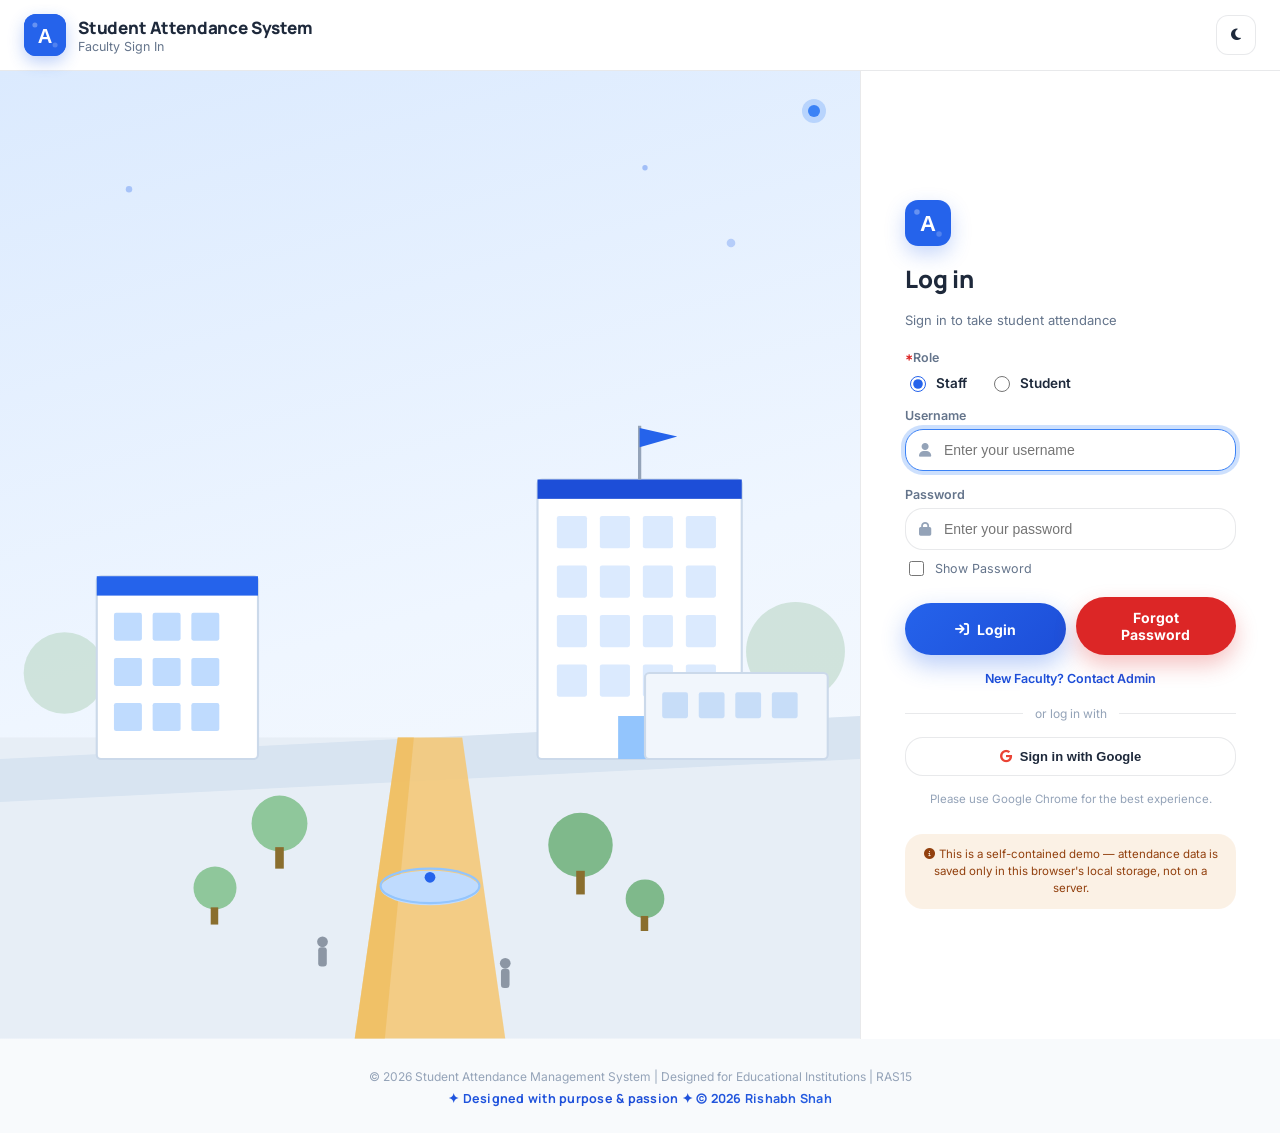
==== commit 19d14be3: "V.3.5 commit" ====
--- a/dashboard.html
+++ b/dashboard.html
@@ -1,5 +1,6 @@
 <!DOCTYPE html>
 <html lang="en">
+
 <head>
     <meta charset="UTF-8">
     <meta name="viewport" content="width=device-width, initial-scale=1.0">
@@ -9,6 +10,7 @@
     <link rel="stylesheet" href="https://cdnjs.cloudflare.com/ajax/libs/font-awesome/6.5.1/css/all.min.css">
     <script>try { document.documentElement.setAttribute('data-theme', localStorage.getItem('attendanceTheme') || 'light'); } catch (e) { document.documentElement.setAttribute('data-theme', 'light'); }</script>
 </head>
+
 <body>
     <div class="blob blob-1"></div>
     <div class="blob blob-2"></div>
@@ -36,12 +38,17 @@
 
     <nav class="app-nav no-print">
         <div class="app-nav-inner">
-            <a class="app-nav-link active" href="dashboard.html"><i class="fas fa-gauge-high"></i> <span class="nav-label">Dashboard</span></a>
-            <a class="app-nav-link" href="subject.html"><i class="fas fa-calendar-days"></i> <span class="nav-label">Timetable</span></a>
-            <a class="app-nav-link" href="#" id="nav-take-attendance"><i class="fas fa-clipboard-check"></i> <span class="nav-label">Take Attendance</span></a>
-            <a class="app-nav-link" href="reports.html"><i class="fas fa-chart-column"></i> <span class="nav-label">Reports</span></a>
+            <a class="app-nav-link active" href="dashboard.html"><i class="fas fa-gauge-high"></i> <span
+                    class="nav-label">Dashboard</span></a>
+            <a class="app-nav-link" href="subject.html"><i class="fas fa-calendar-days"></i> <span
+                    class="nav-label">Timetable</span></a>
+            <a class="app-nav-link" href="#" id="nav-take-attendance"><i class="fas fa-clipboard-check"></i> <span
+                    class="nav-label">Take Attendance</span></a>
+            <a class="app-nav-link" href="reports.html"><i class="fas fa-chart-column"></i> <span
+                    class="nav-label">Reports</span></a>
             <div class="app-nav-spacer"></div>
-            <button class="app-nav-link nav-logout" id="nav-logout"><i class="fas fa-arrow-right-from-bracket"></i> <span class="nav-label">Logout</span></button>
+            <button class="app-nav-link nav-logout" id="nav-logout"><i class="fas fa-arrow-right-from-bracket"></i>
+                <span class="nav-label">Logout</span></button>
         </div>
     </nav>
 
@@ -49,7 +56,6 @@
         <h2 style="font-size:19px; margin-bottom:2px;">Dashboard</h2>
         <p style="color:var(--text-muted); font-size:13px; margin:0 0 20px;" id="page-subtitle">—</p>
 
-        <!-- Today's Overview -->
         <div class="dash-grid">
             <div class="glass-card dash-card dash-total">
                 <div class="dash-icon"><i class="fas fa-users"></i></div>
@@ -74,7 +80,6 @@
         </div>
 
         <div class="dashboard-columns">
-            <!-- Profile card -->
             <div class="glass-card profile-card">
                 <div class="profile-card-photo" id="profile-photo">T</div>
                 <div class="profile-card-name" id="profile-name">Teacher</div>
@@ -84,12 +89,12 @@
                     <div class="profile-info-row"><span>Username</span><span id="profile-username">—</span></div>
                     <div class="profile-info-row"><span>Today's Date</span><span id="profile-date">—</span></div>
                     <div class="profile-info-row"><span>Total Subjects</span><span>9</span></div>
-                    <div class="profile-info-row"><span>Batches</span><span>Batch 1 (BCA) · Batch 2 (B.Sc. IT)</span></div>
+                    <div class="profile-info-row"><span>Batches</span><span>Batch 1 (BCA) · Batch 2 (B.Sc. IT)</span>
+                    </div>
                     <div class="profile-info-row"><span>System</span><span>Local Storage (offline)</span></div>
                 </div>
             </div>
 
-            <!-- Notifications / Recent Activity -->
             <div class="glass-card notif-card">
                 <div class="notif-card-header"><i class="fas fa-bell"></i> Notifications</div>
                 <div class="notif-tabs">
@@ -130,4 +135,5 @@
     <script src="js/utils.js"></script>
     <script src="js/dashboard.js"></script>
 </body>
+
 </html>
--- a/css/style.css
+++ b/css/style.css
@@ -1,14 +1,6 @@
-/* ===================================================================
-   Student Attendance Management System
-   Design tokens: Classroom Light Theme — white/off-white surfaces,
-   confident blue primary, clear green/red present/absent signals.
-   Chosen for maximum readability in daylight classrooms.
-   =================================================================== */
-
 @import url('https://fonts.googleapis.com/css2?family=Manrope:wght@500;700;800&family=Inter:wght@400;500;600;700&family=JetBrains+Mono:wght@500&display=swap');
 
 :root {
-    /* brand */
     --primary: #2563EB;
     --primary-light: #93C5FD;
     --secondary: #1D4ED8;
@@ -17,7 +9,6 @@
     --warning: #D97706;
     --danger: #DC2626;
 
-    /* lecture-type accents (timetable + badges) */
     --lab-bg: #FEF3C7;
     --lab-border: #F4B400;
     --lab-text: #7C5800;
@@ -25,7 +16,6 @@
     --theory-border: #2563EB;
     --theory-text: #1D4ED8;
 
-    /* light theme surface */
     --bg: #F8FAFC;
     --bg-blob-1: #DBEAFE;
     --bg-blob-2: #E0E7FF;
@@ -75,9 +65,12 @@
     --theory-text: #93C5FD;
 }
 
-* { box-sizing: border-box; }
-
-html, body {
+* {
+    box-sizing: border-box;
+}
+
+html,
+body {
     margin: 0;
     padding: 0;
     font-family: var(--font-body);
@@ -93,16 +86,28 @@
     display: flex;
     flex-direction: column;
 }
-.page, .login-shell { flex: 1 0 auto; width: 100%; }
-.main-footer { flex-shrink: 0; }
-
-h1, h2, h3, h4 { font-family: var(--font-display); margin: 0; }
-
-a { color: inherit; }
-
-/* ------------------------------------------------------------------ */
-/*  Floating blobs (ambient background)                               */
-/* ------------------------------------------------------------------ */
+
+.page,
+.login-shell {
+    flex: 1 0 auto;
+    width: 100%;
+}
+
+.main-footer {
+    flex-shrink: 0;
+}
+
+h1,
+h2,
+h3,
+h4 {
+    font-family: var(--font-display);
+    margin: 0;
+}
+
+a {
+    color: inherit;
+}
 
 .blob {
     position: fixed;
@@ -113,24 +118,60 @@
     pointer-events: none;
     animation: float-blob 16s ease-in-out infinite;
 }
-.blob-1 { width: 420px; height: 420px; background: var(--bg-blob-1); top: -120px; left: -100px; }
-.blob-2 { width: 380px; height: 380px; background: var(--bg-blob-2); bottom: -140px; right: -80px; animation-delay: -5s; }
-.blob-3 { width: 300px; height: 300px; background: var(--bg-blob-3); top: 45%; left: 60%; animation-delay: -10s; }
+
+.blob-1 {
+    width: 420px;
+    height: 420px;
+    background: var(--bg-blob-1);
+    top: -120px;
+    left: -100px;
+}
+
+.blob-2 {
+    width: 380px;
+    height: 380px;
+    background: var(--bg-blob-2);
+    bottom: -140px;
+    right: -80px;
+    animation-delay: -5s;
+}
+
+.blob-3 {
+    width: 300px;
+    height: 300px;
+    background: var(--bg-blob-3);
+    top: 45%;
+    left: 60%;
+    animation-delay: -10s;
+}
 
 @keyframes float-blob {
-    0%, 100% { transform: translate(0, 0) scale(1); }
-    33% { transform: translate(30px, -40px) scale(1.08); }
-    66% { transform: translate(-25px, 25px) scale(0.95); }
+
+    0%,
+    100% {
+        transform: translate(0, 0) scale(1);
+    }
+
+    33% {
+        transform: translate(30px, -40px) scale(1.08);
+    }
+
+    66% {
+        transform: translate(-25px, 25px) scale(0.95);
+    }
 }
 
 @media (prefers-reduced-motion: reduce) {
-    .blob { animation: none; }
-    * { animation-duration: 0.001ms !important; animation-iteration-count: 1 !important; transition-duration: 0.001ms !important; }
-}
-
-/* ------------------------------------------------------------------ */
-/*  Layout shells                                                      */
-/* ------------------------------------------------------------------ */
+    .blob {
+        animation: none;
+    }
+
+    * {
+        animation-duration: 0.001ms !important;
+        animation-iteration-count: 1 !important;
+        transition-duration: 0.001ms !important;
+    }
+}
 
 .page {
     position: relative;
@@ -142,8 +183,15 @@
 }
 
 @keyframes page-fade-in {
-    from { opacity: 0; transform: translateY(10px); }
-    to { opacity: 1; transform: translateY(0); }
+    from {
+        opacity: 0;
+        transform: translateY(10px);
+    }
+
+    to {
+        opacity: 1;
+        transform: translateY(0);
+    }
 }
 
 .glass-card {
@@ -161,10 +209,6 @@
     box-shadow: var(--shadow-lift);
 }
 
-/* ------------------------------------------------------------------ */
-/*  Top bar / header                                                   */
-/* ------------------------------------------------------------------ */
-
 .topbar {
     position: sticky;
     top: 0;
@@ -181,12 +225,18 @@
     -webkit-backdrop-filter: blur(18px);
 }
 
-.brand { display: flex; align-items: center; gap: 12px; }
+.brand {
+    display: flex;
+    align-items: center;
+    gap: 12px;
+}
 
 .brand-mark {
-    width: 42px; height: 42px;
+    width: 42px;
+    height: 42px;
     border-radius: 12px;
-    display: grid; place-items: center;
+    display: grid;
+    place-items: center;
     background: linear-gradient(135deg, var(--primary), var(--secondary));
     color: #fff;
     font-size: 18px;
@@ -194,93 +244,216 @@
     overflow: hidden;
     flex-shrink: 0;
 }
-.brand-mark img { width: 100%; height: 100%; object-fit: cover; display: block; }
-
-.brand-text h1 { font-size: 17px; font-weight: 800; letter-spacing: -0.01em; }
-.brand-text p { margin: 0; font-size: 12.5px; color: var(--text-muted); }
-
-.topbar-actions { display: flex; align-items: center; gap: 10px; flex-wrap: wrap; }
+
+.brand-mark img {
+    width: 100%;
+    height: 100%;
+    object-fit: cover;
+    display: block;
+}
+
+.brand-text h1 {
+    font-size: 17px;
+    font-weight: 800;
+    letter-spacing: -0.01em;
+}
+
+.brand-text p {
+    margin: 0;
+    font-size: 12.5px;
+    color: var(--text-muted);
+}
+
+.topbar-actions {
+    display: flex;
+    align-items: center;
+    gap: 10px;
+    flex-wrap: wrap;
+}
 
 .chip {
-    display: flex; flex-direction: column;
+    display: flex;
+    flex-direction: column;
     padding: 6px 14px;
     border-radius: var(--radius-sm);
     background: rgba(59, 130, 246, 0.16);
     font-size: 12px;
     min-width: 92px;
 }
-.chip span:first-child { color: var(--text-faint); font-size: 10.5px; text-transform: uppercase; letter-spacing: 0.06em; }
-.chip span:last-child { font-weight: 700; font-size: 13px; }
+
+.chip span:first-child {
+    color: var(--text-faint);
+    font-size: 10.5px;
+    text-transform: uppercase;
+    letter-spacing: 0.06em;
+}
+
+.chip span:last-child {
+    font-weight: 700;
+    font-size: 13px;
+}
 
 .icon-btn {
-    width: 40px; height: 40px;
+    width: 40px;
+    height: 40px;
     border-radius: var(--radius-sm);
     border: 1px solid var(--surface-border);
     background: var(--surface-solid);
     color: var(--text);
-    display: grid; place-items: center;
+    display: grid;
+    place-items: center;
     cursor: pointer;
     transition: transform var(--transition), background var(--transition);
 }
-.icon-btn:hover { transform: translateY(-2px); background: rgba(59, 130, 246, 0.18); }
-
-/* ------------------------------------------------------------------ */
-/*  App header + horizontal nav bar (ERP-style layout)                 */
-/*  Used on Dashboard, Timetable, Attendance and Reports pages.        */
-/* ------------------------------------------------------------------ */
+
+.icon-btn:hover {
+    transform: translateY(-2px);
+    background: rgba(59, 130, 246, 0.18);
+}
 
 .app-header {
-    position: sticky; top: 0; z-index: 31;
-    display: flex; align-items: center; justify-content: space-between;
+    position: sticky;
+    top: 0;
+    z-index: 31;
+    display: flex;
+    align-items: center;
+    justify-content: space-between;
     gap: 16px;
     padding: 10px 24px;
     background: var(--surface-solid);
     border-bottom: 1px solid var(--surface-border);
 }
-.app-header-brand { display: flex; align-items: center; gap: 10px; }
-.app-header-brand img { width: 38px; height: 38px; border-radius: 10px; display: block; box-shadow: 0 4px 12px rgba(37,99,235,0.25); }
-.app-header-brand-text strong { display: block; font-size: 14.5px; font-weight: 800; line-height: 1.2; }
-.app-header-brand-text span { display: block; font-size: 10.5px; color: var(--text-muted); }
-
-.app-header-right { display: flex; align-items: center; gap: 12px; }
+
+.app-header-brand {
+    display: flex;
+    align-items: center;
+    gap: 10px;
+}
+
+.app-header-brand img {
+    width: 38px;
+    height: 38px;
+    border-radius: 10px;
+    display: block;
+    box-shadow: 0 4px 12px rgba(37, 99, 235, 0.25);
+}
+
+.app-header-brand-text strong {
+    display: block;
+    font-size: 14.5px;
+    font-weight: 800;
+    line-height: 1.2;
+}
+
+.app-header-brand-text span {
+    display: block;
+    font-size: 10.5px;
+    color: var(--text-muted);
+}
+
+.app-header-right {
+    display: flex;
+    align-items: center;
+    gap: 12px;
+}
+
 .app-avatar {
-    width: 38px; height: 38px; border-radius: 50%;
+    width: 38px;
+    height: 38px;
+    border-radius: 50%;
     background: linear-gradient(135deg, var(--primary), var(--secondary));
-    color: #fff; display: grid; place-items: center;
-    font-weight: 800; font-size: 13px; flex-shrink: 0;
-}
-.app-header-user { display: flex; align-items: center; gap: 10px; }
-.app-header-user-text { font-size: 12.5px; line-height: 1.3; }
-.app-header-user-text .greet { display: block; color: var(--text-muted); font-size: 11px; }
-.app-header-user-text strong { font-weight: 800; }
+    color: #fff;
+    display: grid;
+    place-items: center;
+    font-weight: 800;
+    font-size: 13px;
+    flex-shrink: 0;
+}
+
+.app-header-user {
+    display: flex;
+    align-items: center;
+    gap: 10px;
+}
+
+.app-header-user-text {
+    font-size: 12.5px;
+    line-height: 1.3;
+}
+
+.app-header-user-text .greet {
+    display: block;
+    color: var(--text-muted);
+    font-size: 11px;
+}
+
+.app-header-user-text strong {
+    font-weight: 800;
+}
 
 .app-nav {
-    position: sticky; top: 59px; z-index: 30;
+    position: sticky;
+    top: 59px;
+    z-index: 30;
     background: #111827;
     overflow-x: auto;
     scrollbar-width: thin;
 }
-.app-nav-inner { display: flex; align-items: center; gap: 2px; padding: 0 16px; min-width: max-content; }
+
+.app-nav-inner {
+    display: flex;
+    align-items: center;
+    gap: 2px;
+    padding: 0 16px;
+    min-width: max-content;
+}
+
 .app-nav-link {
-    display: flex; align-items: center; gap: 7px;
+    display: flex;
+    align-items: center;
+    gap: 7px;
     padding: 13px 16px;
-    color: rgba(255,255,255,0.68);
-    font-size: 13px; font-weight: 600; white-space: nowrap;
+    color: rgba(255, 255, 255, 0.68);
+    font-size: 13px;
+    font-weight: 600;
+    white-space: nowrap;
     border-bottom: 3px solid transparent;
     transition: var(--transition);
-    cursor: pointer; background: none; border-top: none; border-left: none; border-right: none;
+    cursor: pointer;
+    background: none;
+    border-top: none;
+    border-left: none;
+    border-right: none;
     text-decoration: none;
 }
-.app-nav-link i { font-size: 13px; }
-.app-nav-link:hover { color: #fff; background: rgba(255,255,255,0.06); }
-.app-nav-link.active { color: #fff; border-bottom-color: var(--accent); background: rgba(255,255,255,0.05); }
-.app-nav-spacer { flex: 1; }
-.app-nav-link.nav-logout { color: rgba(252,165,165,0.85); }
-.app-nav-link.nav-logout:hover { color: #FCA5A5; background: rgba(220,38,38,0.12); }
-
-/* ------------------------------------------------------------------ */
-/*  Buttons                                                             */
-/* ------------------------------------------------------------------ */
+
+.app-nav-link i {
+    font-size: 13px;
+}
+
+.app-nav-link:hover {
+    color: #fff;
+    background: rgba(255, 255, 255, 0.06);
+}
+
+.app-nav-link.active {
+    color: #fff;
+    border-bottom-color: var(--accent);
+    background: rgba(255, 255, 255, 0.05);
+}
+
+.app-nav-spacer {
+    flex: 1;
+}
+
+.app-nav-link.nav-logout {
+    color: rgba(252, 165, 165, 0.85);
+}
+
+.app-nav-link.nav-logout:hover {
+    color: #FCA5A5;
+    background: rgba(220, 38, 38, 0.12);
+}
 
 .btn {
     position: relative;
@@ -297,17 +470,58 @@
     gap: 8px;
     transition: transform var(--transition), box-shadow var(--transition), opacity var(--transition);
 }
-.btn:disabled { opacity: 0.45; cursor: not-allowed; transform: none !important; }
-.btn:not(:disabled):hover { transform: translateY(-2px); }
-.btn:active:not(:disabled) { transform: translateY(0) scale(0.98); }
-
-.btn-primary { background: linear-gradient(135deg, var(--primary), var(--secondary)); color: #fff; box-shadow: 0 10px 24px rgba(37, 99, 235, 0.32); }
-.btn-success { background: linear-gradient(135deg, var(--success), #059669); color: #fff; box-shadow: 0 10px 24px rgba(34, 197, 94, 0.32); }
-.btn-outline { background: transparent; border: 1.5px solid var(--surface-border); color: var(--text); }
-.btn-outline:hover { border-color: var(--primary); color: var(--primary); }
-.btn-danger-ghost { background: rgba(239, 68, 68, 0.1); color: var(--danger); }
-.btn-sm { padding: 8px 16px; font-size: 12.5px; }
-.btn-block { width: 100%; justify-content: center; }
+
+.btn:disabled {
+    opacity: 0.45;
+    cursor: not-allowed;
+    transform: none !important;
+}
+
+.btn:not(:disabled):hover {
+    transform: translateY(-2px);
+}
+
+.btn:active:not(:disabled) {
+    transform: translateY(0) scale(0.98);
+}
+
+.btn-primary {
+    background: linear-gradient(135deg, var(--primary), var(--secondary));
+    color: #fff;
+    box-shadow: 0 10px 24px rgba(37, 99, 235, 0.32);
+}
+
+.btn-success {
+    background: linear-gradient(135deg, var(--success), #059669);
+    color: #fff;
+    box-shadow: 0 10px 24px rgba(34, 197, 94, 0.32);
+}
+
+.btn-outline {
+    background: transparent;
+    border: 1.5px solid var(--surface-border);
+    color: var(--text);
+}
+
+.btn-outline:hover {
+    border-color: var(--primary);
+    color: var(--primary);
+}
+
+.btn-danger-ghost {
+    background: rgba(239, 68, 68, 0.1);
+    color: var(--danger);
+}
+
+.btn-sm {
+    padding: 8px 16px;
+    font-size: 12.5px;
+}
+
+.btn-block {
+    width: 100%;
+    justify-content: center;
+}
 
 .ripple-circle {
     position: absolute;
@@ -317,11 +531,13 @@
     animation: ripple-anim 650ms ease-out;
     pointer-events: none;
 }
-@keyframes ripple-anim { to { transform: scale(1); opacity: 0; } }
-
-/* ------------------------------------------------------------------ */
-/*  Login page — full-bleed split screen (illustration + form panel)   */
-/* ------------------------------------------------------------------ */
+
+@keyframes ripple-anim {
+    to {
+        transform: scale(1);
+        opacity: 0;
+    }
+}
 
 .login-shell {
     flex: 1 0 auto;
@@ -332,7 +548,6 @@
     min-height: calc(100vh - 60px);
 }
 
-/* -- Illustration panel (fills remaining space, edge-to-edge) -- */
 .login-illustration {
     position: relative;
     overflow: hidden;
@@ -343,15 +558,24 @@
     justify-content: center;
     min-height: 320px;
 }
-.login-illustration svg { width: 100%; height: 100%; display: block; }
+
+.login-illustration svg {
+    width: 100%;
+    height: 100%;
+    display: block;
+}
+
 .login-illustration-dot {
-    position: absolute; top: 34px; right: 40px;
-    width: 12px; height: 12px; border-radius: 50%;
+    position: absolute;
+    top: 34px;
+    right: 40px;
+    width: 12px;
+    height: 12px;
+    border-radius: 50%;
     background: var(--accent);
-    box-shadow: 0 0 0 6px rgba(59,130,246,0.25);
-}
-
-/* -- Form panel (fixed width, light card-toned background) -- */
+    box-shadow: 0 0 0 6px rgba(59, 130, 246, 0.25);
+}
+
 .login-form-panel {
     flex: 0 0 420px;
     display: flex;
@@ -364,84 +588,231 @@
 }
 
 @keyframes card-pop {
-    from { opacity: 0; transform: translateY(14px); }
-    to { opacity: 1; transform: translateY(0); }
+    from {
+        opacity: 0;
+        transform: translateY(14px);
+    }
+
+    to {
+        opacity: 1;
+        transform: translateY(0);
+    }
 }
 
 .login-logo {
-    width: 46px; height: 46px;
+    width: 46px;
+    height: 46px;
     margin-bottom: 16px;
     border-radius: 13px;
     overflow: hidden;
     box-shadow: 0 8px 20px rgba(37, 99, 235, 0.26);
 }
-.login-logo img { width: 100%; height: 100%; object-fit: cover; display: block; }
-
-.login-form-panel h1 { font-size: 24px; font-weight: 800; margin-bottom: 4px; letter-spacing: -0.01em; }
-.login-form-panel > p.login-sub { color: var(--text-muted); font-size: 13px; margin-bottom: 22px; }
-
-/* Role selector (Staff / Student) */
-.login-role-group { margin-bottom: 16px; }
-.login-role-group > span.role-label { display: block; font-size: 12.5px; font-weight: 600; color: var(--text-muted); margin-bottom: 8px; }
-.login-role-options { display: flex; gap: 22px; }
-.login-role-option { display: flex; align-items: center; gap: 7px; cursor: pointer; font-size: 13.5px; font-weight: 600; }
-.login-role-option input[type="radio"] { width: 16px; height: 16px; accent-color: var(--primary); cursor: pointer; }
-
-/* Two-button row: Login (primary) + Forgot Password (danger outline) */
-.login-btn-row { display: flex; gap: 10px; margin-top: 4px; }
-.login-btn-row .btn { flex: 1; justify-content: center; }
-.btn-danger-solid { background: var(--danger); color: #fff; box-shadow: 0 10px 22px rgba(220,38,38,0.28); }
-
-.login-checkbox-row { display: flex; align-items: center; gap: 8px; margin: -8px 0 18px; }
-.login-checkbox-row input[type="checkbox"] { width: 15px; height: 15px; accent-color: var(--primary); cursor: pointer; }
-.login-checkbox-row label { font-size: 12.5px; color: var(--text-muted); cursor: pointer; }
-
-.login-divider { display: flex; align-items: center; gap: 12px; margin: 20px 0 16px; color: var(--text-faint); font-size: 12px; }
-.login-divider::before, .login-divider::after { content: ""; flex: 1; height: 1px; background: var(--surface-border); }
-
-.login-social-row { display: flex; gap: 12px; }
+
+.login-logo img {
+    width: 100%;
+    height: 100%;
+    object-fit: cover;
+    display: block;
+}
+
+.login-form-panel h1 {
+    font-size: 24px;
+    font-weight: 800;
+    margin-bottom: 4px;
+    letter-spacing: -0.01em;
+}
+
+.login-form-panel>p.login-sub {
+    color: var(--text-muted);
+    font-size: 13px;
+    margin-bottom: 22px;
+}
+
+.login-role-group {
+    margin-bottom: 16px;
+}
+
+.login-role-group>span.role-label {
+    display: block;
+    font-size: 12.5px;
+    font-weight: 600;
+    color: var(--text-muted);
+    margin-bottom: 8px;
+}
+
+.login-role-options {
+    display: flex;
+    gap: 22px;
+}
+
+.login-role-option {
+    display: flex;
+    align-items: center;
+    gap: 7px;
+    cursor: pointer;
+    font-size: 13.5px;
+    font-weight: 600;
+}
+
+.login-role-option input[type="radio"] {
+    width: 16px;
+    height: 16px;
+    accent-color: var(--primary);
+    cursor: pointer;
+}
+
+.login-btn-row {
+    display: flex;
+    gap: 10px;
+    margin-top: 4px;
+}
+
+.login-btn-row .btn {
+    flex: 1;
+    justify-content: center;
+}
+
+.btn-danger-solid {
+    background: var(--danger);
+    color: #fff;
+    box-shadow: 0 10px 22px rgba(220, 38, 38, 0.28);
+}
+
+.login-checkbox-row {
+    display: flex;
+    align-items: center;
+    gap: 8px;
+    margin: -8px 0 18px;
+}
+
+.login-checkbox-row input[type="checkbox"] {
+    width: 15px;
+    height: 15px;
+    accent-color: var(--primary);
+    cursor: pointer;
+}
+
+.login-checkbox-row label {
+    font-size: 12.5px;
+    color: var(--text-muted);
+    cursor: pointer;
+}
+
+.login-divider {
+    display: flex;
+    align-items: center;
+    gap: 12px;
+    margin: 20px 0 16px;
+    color: var(--text-faint);
+    font-size: 12px;
+}
+
+.login-divider::before,
+.login-divider::after {
+    content: "";
+    flex: 1;
+    height: 1px;
+    background: var(--surface-border);
+}
+
+.login-social-row {
+    display: flex;
+    gap: 12px;
+}
+
 .login-social-btn {
     flex: 1;
-    display: flex; align-items: center; justify-content: center;
+    display: flex;
+    align-items: center;
+    justify-content: center;
     gap: 8px;
     padding: 11px 14px;
     border-radius: var(--radius-md);
     border: 1.5px solid var(--surface-border);
     background: var(--surface-solid);
-    font-size: 13px; font-weight: 600; color: var(--text);
+    font-size: 13px;
+    font-weight: 600;
+    color: var(--text);
     cursor: pointer;
     transition: var(--transition);
 }
-.login-social-btn:hover { border-color: var(--accent); transform: translateY(-2px); box-shadow: var(--shadow-soft); }
-.login-social-btn i.fa-google { color: #EA4335; }
-.login-social-btn i.fa-microsoft { color: #00A4EF; }
-
-.login-browser-tip { text-align: center; font-size: 11.5px; color: var(--text-faint); margin-top: 16px; }
+
+.login-social-btn:hover {
+    border-color: var(--accent);
+    transform: translateY(-2px);
+    box-shadow: var(--shadow-soft);
+}
+
+.login-social-btn i.fa-google {
+    color: #EA4335;
+}
+
+.login-browser-tip {
+    text-align: center;
+    font-size: 11.5px;
+    color: var(--text-faint);
+    margin-top: 16px;
+}
 
 .login-notice-box {
     margin-top: 16px;
     padding: 12px 14px;
     border-radius: var(--radius-md);
-    background: rgba(217,119,6,0.1);
+    background: rgba(217, 119, 6, 0.1);
     color: #92400E;
     font-size: 11.5px;
     line-height: 1.5;
     text-align: center;
 }
-[data-theme="dark"] .login-notice-box { color: #FCD34D; }
-
-.login-hint-link { display: block; text-align: center; margin-top: 16px; font-size: 12.5px; color: #1D4ED8; text-decoration: none; font-weight: 600; }
-.login-hint-link:hover { text-decoration: underline; }
-
-.login-topbar { margin-bottom: 0; }
-
-.field { text-align: left; margin-bottom: 16px; }
-.field label { display: block; font-size: 12.5px; font-weight: 600; color: var(--text-muted); margin-bottom: 6px; }
+
+[data-theme="dark"] .login-notice-box {
+    color: #FCD34D;
+}
+
+.login-hint-link {
+    display: block;
+    text-align: center;
+    margin-top: 16px;
+    font-size: 12.5px;
+    color: #1D4ED8;
+    text-decoration: none;
+    font-weight: 600;
+}
+
+.login-hint-link:hover {
+    text-decoration: underline;
+}
+
+.login-topbar {
+    margin-bottom: 0;
+}
+
+.field {
+    text-align: left;
+    margin-bottom: 16px;
+}
+
+.field label {
+    display: block;
+    font-size: 12.5px;
+    font-weight: 600;
+    color: var(--text-muted);
+    margin-bottom: 6px;
+}
+
 .field-input {
     position: relative;
-    display: flex; align-items: center;
-}
-.field-input i { position: absolute; left: 14px; color: var(--text-faint); font-size: 14px; }
+    display: flex;
+    align-items: center;
+}
+
+.field-input i {
+    position: absolute;
+    left: 14px;
+    color: var(--text-faint);
+    font-size: 14px;
+}
+
 .field-input input {
     width: 100%;
     padding: 12px 14px 12px 38px;
@@ -453,62 +824,160 @@
     outline: none;
     transition: border-color var(--transition), box-shadow var(--transition);
 }
-.field-input input:focus { border-color: var(--accent); box-shadow: 0 0 0 4px rgba(59, 130, 246, 0.25); }
-
-.login-btn { margin-top: 6px; }
+
+.field-input input:focus {
+    border-color: var(--accent);
+    box-shadow: 0 0 0 4px rgba(59, 130, 246, 0.25);
+}
+
+.login-btn {
+    margin-top: 6px;
+}
 
 .alert {
-    display: flex; align-items: center; gap: 10px;
+    display: flex;
+    align-items: center;
+    gap: 10px;
     padding: 12px 16px;
     border-radius: var(--radius-md);
     font-size: 13.5px;
     margin-bottom: 16px;
     animation: alert-slide 260ms var(--transition);
 }
-@keyframes alert-slide { from { opacity: 0; transform: translateY(-6px); } to { opacity: 1; transform: translateY(0); } }
-.alert-info { background: rgba(59, 130, 246, 0.16); color: #1D4ED8; }
-.alert-warning { background: rgba(245, 158, 11, 0.14); color: #92400E; }
-.alert-danger { background: rgba(239, 68, 68, 0.12); color: #B91C1C; }
-.alert-success { background: rgba(34, 197, 94, 0.12); color: #065F46; }
-[data-theme="dark"] .alert-info { color: #FCD34D; }
-[data-theme="dark"] .alert-warning { color: #FCD34D; }
-[data-theme="dark"] .alert-danger { color: #FCA5A5; }
-[data-theme="dark"] .alert-success { color: #6EE7B7; }
-
-.shake { animation: shake 480ms ease-in-out; }
+
+@keyframes alert-slide {
+    from {
+        opacity: 0;
+        transform: translateY(-6px);
+    }
+
+    to {
+        opacity: 1;
+        transform: translateY(0);
+    }
+}
+
+.alert-info {
+    background: rgba(59, 130, 246, 0.16);
+    color: #1D4ED8;
+}
+
+.alert-warning {
+    background: rgba(245, 158, 11, 0.14);
+    color: #92400E;
+}
+
+.alert-danger {
+    background: rgba(239, 68, 68, 0.12);
+    color: #B91C1C;
+}
+
+.alert-success {
+    background: rgba(34, 197, 94, 0.12);
+    color: #065F46;
+}
+
+[data-theme="dark"] .alert-info {
+    color: #FCD34D;
+}
+
+[data-theme="dark"] .alert-warning {
+    color: #FCD34D;
+}
+
+[data-theme="dark"] .alert-danger {
+    color: #FCA5A5;
+}
+
+[data-theme="dark"] .alert-success {
+    color: #6EE7B7;
+}
+
+.shake {
+    animation: shake 480ms ease-in-out;
+}
+
 @keyframes shake {
-    0%, 100% { transform: translateX(0); }
-    20%, 60% { transform: translateX(-8px); }
-    40%, 80% { transform: translateX(8px); }
-}
-
-.login-hint { margin-top: 18px; font-size: 11.5px; color: var(--text-faint); }
-
-/* ------------------------------------------------------------------ */
-/*  Section titles / cards                                             */
-/* ------------------------------------------------------------------ */
-
-.section-card { padding: 22px 24px; margin-bottom: 22px; }
+
+    0%,
+    100% {
+        transform: translateX(0);
+    }
+
+    20%,
+    60% {
+        transform: translateX(-8px);
+    }
+
+    40%,
+    80% {
+        transform: translateX(8px);
+    }
+}
+
+.section-card {
+    padding: 22px 24px;
+    margin-bottom: 22px;
+}
+
 .section-title {
-    display: flex; align-items: center; gap: 10px;
-    font-size: 15.5px; font-weight: 800;
+    display: flex;
+    align-items: center;
+    gap: 10px;
+    font-size: 15.5px;
+    font-weight: 800;
     margin-bottom: 16px;
 }
-.section-title i { color: var(--primary); }
-.section-sub { font-size: 12.5px; color: var(--text-muted); margin: -8px 0 16px; }
-
-/* ------------------------------------------------------------------ */
-/*  Weekly timetable grid                                              */
-/* ------------------------------------------------------------------ */
-
-.timetable-legend { display: flex; gap: 18px; flex-wrap: wrap; margin-bottom: 16px; font-size: 12px; color: var(--text-muted); }
-.timetable-legend span { display: inline-flex; align-items: center; gap: 6px; }
-.legend-dot { width: 10px; height: 10px; border-radius: 3px; display: inline-block; }
-.legend-dot.dot-theory { background: var(--theory-border); }
-.legend-dot.dot-lab { background: var(--lab-border); }
-.legend-dot.dot-today { background: var(--primary); }
-
-.timetable-wrap { overflow-x: auto; padding-bottom: 6px; }
+
+.section-title i {
+    color: var(--primary);
+}
+
+.section-sub {
+    font-size: 12.5px;
+    color: var(--text-muted);
+    margin: -8px 0 16px;
+}
+
+.timetable-legend {
+    display: flex;
+    gap: 18px;
+    flex-wrap: wrap;
+    margin-bottom: 16px;
+    font-size: 12px;
+    color: var(--text-muted);
+}
+
+.timetable-legend span {
+    display: inline-flex;
+    align-items: center;
+    gap: 6px;
+}
+
+.legend-dot {
+    width: 10px;
+    height: 10px;
+    border-radius: 3px;
+    display: inline-block;
+}
+
+.legend-dot.dot-theory {
+    background: var(--theory-border);
+}
+
+.legend-dot.dot-lab {
+    background: var(--lab-border);
+}
+
+.legend-dot.dot-today {
+    background: var(--primary);
+}
+
+.timetable-wrap {
+    overflow-x: auto;
+    padding-bottom: 6px;
+}
+
 table.timetable {
     border-collapse: separate;
     border-spacing: 8px;
@@ -516,6 +985,7 @@
     min-width: 780px;
     table-layout: fixed;
 }
+
 table.timetable th.period-col,
 table.timetable td.period-col {
     width: 92px;
@@ -523,6 +993,7 @@
     left: 0;
     z-index: 3;
 }
+
 table.timetable thead th {
     padding: 10px 8px;
     text-align: center;
@@ -531,22 +1002,34 @@
     color: var(--text-muted);
     background: transparent;
 }
+
 table.timetable thead th.day-head {
     border-radius: var(--radius-sm);
     background: var(--surface-solid);
     border: 1.5px solid var(--surface-border);
     padding: 10px 6px;
 }
+
 table.timetable thead th.day-head.is-today {
     background: linear-gradient(135deg, var(--primary), var(--secondary));
     color: #fff;
     border-color: transparent;
     box-shadow: inset 0 -3px 0 var(--accent);
 }
-table.timetable thead th.day-head .day-name { display: block; font-size: 13px; }
+
+table.timetable thead th.day-head .day-name {
+    display: block;
+    font-size: 13px;
+}
+
 table.timetable thead th.day-head .day-tag {
-    display: block; font-size: 9.5px; font-weight: 700; text-transform: uppercase;
-    letter-spacing: 0.06em; margin-top: 2px; opacity: 0.75;
+    display: block;
+    font-size: 9.5px;
+    font-weight: 700;
+    text-transform: uppercase;
+    letter-spacing: 0.06em;
+    margin-top: 2px;
+    opacity: 0.75;
 }
 
 td.period-col {
@@ -577,330 +1060,899 @@
     gap: 4px;
     overflow: hidden;
 }
-.timetable-cell:hover { transform: translateY(-2px); box-shadow: var(--shadow-soft); border-color: var(--primary-light); }
-.timetable-cell.type-lab { border-left: 4px solid var(--lab-border); background: var(--lab-bg); }
-.timetable-cell.type-theory { border-left: 4px solid var(--theory-border); background: var(--theory-bg); }
-.timetable-cell.type-lab:hover, .timetable-cell.type-theory:hover { filter: brightness(0.98); }
+
+.timetable-cell:hover {
+    transform: translateY(-2px);
+    box-shadow: var(--shadow-soft);
+    border-color: var(--primary-light);
+}
+
+.timetable-cell.type-lab {
+    border-left: 4px solid var(--lab-border);
+    background: var(--lab-bg);
+}
+
+.timetable-cell.type-theory {
+    border-left: 4px solid var(--theory-border);
+    background: var(--theory-bg);
+}
+
+.timetable-cell.type-lab:hover,
+.timetable-cell.type-theory:hover {
+    filter: brightness(0.98);
+}
+
 .timetable-cell.selected {
     border-color: var(--primary);
     background: rgba(59, 130, 246, 0.16);
     box-shadow: 0 0 0 3px rgba(59, 130, 246, 0.32);
 }
+
 .timetable-cell.is-empty {
     cursor: default;
     background: transparent;
     border-style: dashed;
     opacity: 0.4;
 }
-.timetable-cell.is-empty:hover { transform: none; box-shadow: none; }
-
-.cell-time { font-family: var(--font-mono); font-size: 10px; color: var(--text-muted); }
-.cell-subject { font-size: 12px; font-weight: 700; line-height: 1.25; }
+
+.timetable-cell.is-empty:hover {
+    transform: none;
+    box-shadow: none;
+}
+
+.cell-time {
+    font-family: var(--font-mono);
+    font-size: 10px;
+    color: var(--text-muted);
+}
+
+.cell-subject {
+    font-size: 12px;
+    font-weight: 700;
+    line-height: 1.25;
+}
+
 .cell-badge {
-    position: absolute; top: 7px; right: 7px;
-    font-size: 8.5px; font-weight: 800; text-transform: uppercase; letter-spacing: 0.04em;
-    padding: 2px 7px; border-radius: var(--radius-pill);
-}
-.cell-badge.type-lab { background: rgba(234, 179, 8, 0.22); color: var(--lab-text); }
-.cell-badge.type-theory { background: rgba(37, 99, 235, 0.14); color: var(--theory-text); }
+    position: absolute;
+    top: 7px;
+    right: 7px;
+    font-size: 8.5px;
+    font-weight: 800;
+    text-transform: uppercase;
+    letter-spacing: 0.04em;
+    padding: 2px 7px;
+    border-radius: var(--radius-pill);
+}
+
+.cell-badge.type-lab {
+    background: rgba(234, 179, 8, 0.22);
+    color: var(--lab-text);
+}
+
+.cell-badge.type-theory {
+    background: rgba(37, 99, 235, 0.14);
+    color: var(--theory-text);
+}
+
 .cell-check {
-    position: absolute; bottom: 7px; right: 7px;
-    width: 18px; height: 18px; border-radius: 50%;
-    background: var(--primary); color: #fff;
-    display: grid; place-items: center; font-size: 9px;
-    opacity: 0; transform: scale(0.5);
+    position: absolute;
+    bottom: 7px;
+    right: 7px;
+    width: 18px;
+    height: 18px;
+    border-radius: 50%;
+    background: var(--primary);
+    color: #fff;
+    display: grid;
+    place-items: center;
+    font-size: 9px;
+    opacity: 0;
+    transform: scale(0.5);
     transition: var(--transition);
 }
-.timetable-cell.selected .cell-check { opacity: 1; transform: scale(1); }
+
+.timetable-cell.selected .cell-check {
+    opacity: 1;
+    transform: scale(1);
+}
 
 .cell-taken {
-    position: absolute; top: 7px; left: 7px;
-    color: var(--success); font-size: 14px;
-    filter: drop-shadow(0 1px 1px rgba(0,0,0,0.08));
-}
-
-@keyframes rise-in { from { opacity: 0; transform: translateY(10px); } to { opacity: 1; transform: translateY(0); } }
-
-/* Batch cards */
-.batch-grid { display: grid; grid-template-columns: repeat(auto-fit, minmax(220px, 1fr)); gap: 14px; }
+    position: absolute;
+    top: 7px;
+    left: 7px;
+    color: var(--success);
+    font-size: 14px;
+    filter: drop-shadow(0 1px 1px rgba(0, 0, 0, 0.08));
+}
+
+.batch-grid {
+    display: grid;
+    grid-template-columns: repeat(auto-fit, minmax(220px, 1fr));
+    gap: 14px;
+}
+
 .batch-card {
-    padding: 18px; border-radius: var(--radius-md);
+    padding: 18px;
+    border-radius: var(--radius-md);
     border: 1.5px solid var(--surface-border);
     background: var(--surface-solid);
-    cursor: pointer; transition: var(--transition);
-    display: flex; align-items: center; gap: 14px;
-}
-.batch-card:hover { transform: translateY(-3px); box-shadow: var(--shadow-soft); }
-.batch-card.selected { border-color: var(--secondary); background: rgba(124, 58, 237, 0.08); box-shadow: 0 0 0 3px rgba(124,58,237,.16); }
+    cursor: pointer;
+    transition: var(--transition);
+    display: flex;
+    align-items: center;
+    gap: 14px;
+}
+
+.batch-card:hover {
+    transform: translateY(-3px);
+    box-shadow: var(--shadow-soft);
+}
+
+.batch-card.selected {
+    border-color: var(--secondary);
+    background: rgba(124, 58, 237, 0.08);
+    box-shadow: 0 0 0 3px rgba(124, 58, 237, .16);
+}
+
 .batch-icon {
-    width: 46px; height: 46px; border-radius: 12px;
-    display: grid; place-items: center; font-size: 18px; color: #fff;
+    width: 46px;
+    height: 46px;
+    border-radius: 12px;
+    display: grid;
+    place-items: center;
+    font-size: 18px;
+    color: #fff;
     background: linear-gradient(135deg, var(--secondary), var(--accent));
     flex-shrink: 0;
 }
-.batch-name { font-weight: 700; font-size: 14.5px; }
-.batch-meta { font-size: 12px; color: var(--text-muted); }
+
+.batch-name {
+    font-weight: 700;
+    font-size: 14.5px;
+}
+
+.batch-meta {
+    font-size: 12px;
+    color: var(--text-muted);
+}
 
 .selected-summary {
     display: none;
     margin-top: 6px;
     padding: 16px 18px;
     border-radius: var(--radius-md);
-    background: linear-gradient(135deg, rgba(59,130,246,.16), rgba(37,99,235,.06));
+    background: linear-gradient(135deg, rgba(59, 130, 246, .16), rgba(37, 99, 235, .06));
     border: 1px dashed var(--primary-light);
 }
-.selected-summary.show { display: grid; grid-template-columns: repeat(auto-fit, minmax(140px, 1fr)); gap: 12px; animation: rise-in 300ms var(--transition); }
-.selected-summary .label { font-size: 11px; color: var(--text-muted); text-transform: uppercase; letter-spacing: .05em; }
-.selected-summary .value { font-weight: 700; font-size: 14px; margin-top: 3px; }
-
-/* ------------------------------------------------------------------ */
-/*  Dashboard stat cards                                               */
-/* ------------------------------------------------------------------ */
-
-.dash-grid { display: grid; grid-template-columns: repeat(auto-fit, minmax(190px, 1fr)); gap: 16px; margin-bottom: 22px; }
+
+.selected-summary.show {
+    display: grid;
+    grid-template-columns: repeat(auto-fit, minmax(140px, 1fr));
+    gap: 12px;
+    animation: rise-in 300ms var(--transition);
+}
+
+.selected-summary .label {
+    font-size: 11px;
+    color: var(--text-muted);
+    text-transform: uppercase;
+    letter-spacing: .05em;
+}
+
+.selected-summary .value {
+    font-weight: 700;
+    font-size: 14px;
+    margin-top: 3px;
+}
+
+@keyframes rise-in {
+    from {
+        opacity: 0;
+        transform: translateY(10px);
+    }
+
+    to {
+        opacity: 1;
+        transform: translateY(0);
+    }
+}
+
+.dash-grid {
+    display: grid;
+    grid-template-columns: repeat(auto-fit, minmax(190px, 1fr));
+    gap: 16px;
+    margin-bottom: 22px;
+}
+
 .dash-card {
-    padding: 18px; border-radius: var(--radius-lg);
-    display: flex; flex-direction: column; gap: 8px;
+    padding: 18px;
+    border-radius: var(--radius-lg);
+    display: flex;
+    flex-direction: column;
+    gap: 8px;
     animation: rise-in 380ms var(--transition) backwards;
 }
+
 .dash-card .dash-icon {
-    width: 38px; height: 38px; border-radius: 10px;
-    display: grid; place-items: center; color: #fff; font-size: 15px;
-}
-.dash-card .dash-value { font-size: 26px; font-weight: 800; font-family: var(--font-display); }
-.dash-card .dash-label { font-size: 12px; color: var(--text-muted); }
-.dash-total .dash-icon { background: linear-gradient(135deg, var(--primary), var(--secondary)); }
-.dash-present .dash-icon { background: linear-gradient(135deg, var(--success), #059669); }
-.dash-absent .dash-icon { background: linear-gradient(135deg, var(--danger), #B91C1C); }
-.dash-progress .dash-icon { background: linear-gradient(135deg, var(--accent), #0891B2); }
-
-.progress-bar { height: 8px; border-radius: var(--radius-pill); background: rgba(148,163,184,.25); overflow: hidden; }
-.progress-fill { height: 100%; border-radius: var(--radius-pill); background: linear-gradient(90deg, var(--accent), var(--primary)); transition: width 500ms var(--transition); }
-
-/* ------------------------------------------------------------------ */
-/*  Dashboard page — profile card + notifications/activity panel        */
-/* ------------------------------------------------------------------ */
-
-.dashboard-columns { display: grid; grid-template-columns: 340px 1fr; gap: 22px; align-items: start; }
-
-.profile-card { padding: 0; text-align: center; overflow: hidden; }
+    width: 38px;
+    height: 38px;
+    border-radius: 10px;
+    display: grid;
+    place-items: center;
+    color: #fff;
+    font-size: 15px;
+}
+
+.dash-card .dash-value {
+    font-size: 26px;
+    font-weight: 800;
+    font-family: var(--font-display);
+}
+
+.dash-card .dash-label {
+    font-size: 12px;
+    color: var(--text-muted);
+}
+
+.dash-total .dash-icon {
+    background: linear-gradient(135deg, var(--primary), var(--secondary));
+}
+
+.dash-present .dash-icon {
+    background: linear-gradient(135deg, var(--success), #059669);
+}
+
+.dash-absent .dash-icon {
+    background: linear-gradient(135deg, var(--danger), #B91C1C);
+}
+
+.dash-progress .dash-icon {
+    background: linear-gradient(135deg, var(--accent), #0891B2);
+}
+
+.progress-bar {
+    height: 8px;
+    border-radius: var(--radius-pill);
+    background: rgba(148, 163, 184, .25);
+    overflow: hidden;
+}
+
+.progress-fill {
+    height: 100%;
+    border-radius: var(--radius-pill);
+    background: linear-gradient(90deg, var(--accent), var(--primary));
+    transition: width 500ms var(--transition);
+}
+
+.dashboard-columns {
+    display: grid;
+    grid-template-columns: 340px 1fr;
+    gap: 22px;
+    align-items: start;
+}
+
+.profile-card {
+    padding: 0;
+    text-align: center;
+    overflow: hidden;
+}
+
 .profile-card-photo {
-    width: 104px; height: 104px; border-radius: 50%;
+    width: 104px;
+    height: 104px;
+    border-radius: 50%;
     margin: 30px auto 14px;
     background: linear-gradient(135deg, var(--primary), var(--secondary));
-    color: #fff; display: grid; place-items: center;
-    font-size: 32px; font-weight: 800;
-    box-shadow: 0 10px 26px rgba(37,99,235,.28);
-}
-.profile-card-name { font-size: 16px; font-weight: 800; margin-bottom: 8px; letter-spacing: -0.01em; }
+    color: #fff;
+    display: grid;
+    place-items: center;
+    font-size: 32px;
+    font-weight: 800;
+    box-shadow: 0 10px 26px rgba(37, 99, 235, .28);
+}
+
+.profile-card-name {
+    font-size: 16px;
+    font-weight: 800;
+    margin-bottom: 8px;
+    letter-spacing: -0.01em;
+}
+
 .profile-badge {
-    display: inline-block; padding: 4px 14px; border-radius: var(--radius-pill);
-    background: rgba(22,163,74,.14); color: var(--success);
-    font-size: 11.5px; font-weight: 700; margin-bottom: 22px;
-}
-.profile-info-list { text-align: left; border-top: 1px solid var(--surface-border); }
+    display: inline-block;
+    padding: 4px 14px;
+    border-radius: var(--radius-pill);
+    background: rgba(22, 163, 74, .14);
+    color: var(--success);
+    font-size: 11.5px;
+    font-weight: 700;
+    margin-bottom: 22px;
+}
+
+.profile-info-list {
+    text-align: left;
+    border-top: 1px solid var(--surface-border);
+}
+
 .profile-info-row {
-    display: flex; justify-content: space-between; gap: 10px;
-    padding: 12px 22px; font-size: 12.5px;
+    display: flex;
+    justify-content: space-between;
+    gap: 10px;
+    padding: 12px 22px;
+    font-size: 12.5px;
     border-bottom: 1px solid var(--surface-border);
 }
-.profile-info-row:last-child { border-bottom: none; padding-bottom: 22px; }
-.profile-info-row span:first-child { color: var(--text-muted); }
-.profile-info-row span:last-child { font-weight: 700; text-align: right; }
-
-.notif-card { padding: 0; overflow: hidden; }
+
+.profile-info-row:last-child {
+    border-bottom: none;
+    padding-bottom: 22px;
+}
+
+.profile-info-row span:first-child {
+    color: var(--text-muted);
+}
+
+.profile-info-row span:last-child {
+    font-weight: 700;
+    text-align: right;
+}
+
+.notif-card {
+    padding: 0;
+    overflow: hidden;
+}
+
 .notif-card-header {
-    display: flex; align-items: center; gap: 8px;
-    padding: 20px 22px 0; font-weight: 800; font-size: 14.5px;
-}
-.notif-card-header i { color: var(--primary); }
-.notif-tabs { display: flex; gap: 22px; padding: 14px 22px 0; border-bottom: 1px solid var(--surface-border); }
+    display: flex;
+    align-items: center;
+    gap: 8px;
+    padding: 20px 22px 0;
+    font-weight: 800;
+    font-size: 14.5px;
+}
+
+.notif-card-header i {
+    color: var(--primary);
+}
+
+.notif-tabs {
+    display: flex;
+    gap: 22px;
+    padding: 14px 22px 0;
+    border-bottom: 1px solid var(--surface-border);
+}
+
 .notif-tab {
-    padding: 8px 2px 12px; font-size: 13px; font-weight: 700;
-    color: var(--text-muted); cursor: pointer;
+    padding: 8px 2px 12px;
+    font-size: 13px;
+    font-weight: 700;
+    color: var(--text-muted);
+    cursor: pointer;
     border-bottom: 2.5px solid transparent;
     transition: var(--transition);
-    background: none; border-top: none; border-left: none; border-right: none;
-}
-.notif-tab.active { color: var(--primary); border-bottom-color: var(--primary); }
-.notif-tab:hover:not(.active) { color: var(--text); }
-.notif-list { padding: 10px 10px 20px; max-height: 460px; overflow-y: auto; }
+    background: none;
+    border-top: none;
+    border-left: none;
+    border-right: none;
+}
+
+.notif-tab.active {
+    color: var(--primary);
+    border-bottom-color: var(--primary);
+}
+
+.notif-tab:hover:not(.active) {
+    color: var(--text);
+}
+
+.notif-list {
+    padding: 10px 10px 20px;
+    max-height: 460px;
+    overflow-y: auto;
+}
+
 .notif-item {
-    display: flex; align-items: flex-start; gap: 12px;
-    padding: 12px 12px; border-radius: var(--radius-md);
-    transition: var(--transition); cursor: default;
-}
-.notif-item.clickable { cursor: pointer; }
-.notif-item:hover { background: rgba(37,99,235,.06); }
+    display: flex;
+    align-items: flex-start;
+    gap: 12px;
+    padding: 12px 12px;
+    border-radius: var(--radius-md);
+    transition: var(--transition);
+    cursor: default;
+}
+
+.notif-item.clickable {
+    cursor: pointer;
+}
+
+.notif-item:hover {
+    background: rgba(37, 99, 235, .06);
+}
+
 .notif-icon {
-    width: 32px; height: 32px; border-radius: 9px; flex-shrink: 0;
-    display: grid; place-items: center; font-size: 13px; color: #fff;
+    width: 32px;
+    height: 32px;
+    border-radius: 9px;
+    flex-shrink: 0;
+    display: grid;
+    place-items: center;
+    font-size: 13px;
+    color: #fff;
     background: linear-gradient(135deg, var(--primary), var(--secondary));
 }
-.notif-icon.icon-success { background: linear-gradient(135deg, var(--success), #059669); }
-.notif-icon.icon-warning { background: linear-gradient(135deg, var(--warning), #B45309); }
-.notif-text { flex: 1; font-size: 13px; line-height: 1.45; }
-.notif-text .notif-sub { display: block; font-size: 11.5px; color: var(--text-muted); margin-top: 2px; }
-.notif-date { font-size: 11px; color: var(--text-faint); white-space: nowrap; flex-shrink: 0; padding-top: 2px; }
-
-.quick-links-row { display: grid; grid-template-columns: repeat(auto-fit, minmax(150px, 1fr)); gap: 12px; margin-top: 22px; }
+
+.notif-icon.icon-success {
+    background: linear-gradient(135deg, var(--success), #059669);
+}
+
+.notif-icon.icon-warning {
+    background: linear-gradient(135deg, var(--warning), #B45309);
+}
+
+.notif-text {
+    flex: 1;
+    font-size: 13px;
+    line-height: 1.45;
+}
+
+.notif-text .notif-sub {
+    display: block;
+    font-size: 11.5px;
+    color: var(--text-muted);
+    margin-top: 2px;
+}
+
+.notif-date {
+    font-size: 11px;
+    color: var(--text-faint);
+    white-space: nowrap;
+    flex-shrink: 0;
+    padding-top: 2px;
+}
+
+.quick-links-row {
+    display: grid;
+    grid-template-columns: repeat(auto-fit, minmax(150px, 1fr));
+    gap: 12px;
+    margin-top: 22px;
+}
+
 .quick-link-card {
-    display: flex; flex-direction: column; align-items: flex-start; gap: 10px;
-    padding: 18px; text-decoration: none; color: var(--text);
+    display: flex;
+    flex-direction: column;
+    align-items: flex-start;
+    gap: 10px;
+    padding: 18px;
+    text-decoration: none;
+    color: var(--text);
     transition: var(--transition);
 }
-.quick-link-card:hover { transform: translateY(-3px); }
-.quick-link-card i { font-size: 20px; color: var(--primary); }
-.quick-link-card strong { font-size: 13.5px; }
-.quick-link-card span { font-size: 11.5px; color: var(--text-muted); }
-
-/* ------------------------------------------------------------------ */
-/*  Toolbar / search / filters                                         */
-/* ------------------------------------------------------------------ */
-
-.toolbar { display: flex; gap: 12px; flex-wrap: wrap; align-items: center; margin-bottom: 16px; }
-.search-input-wrap { position: relative; flex: 1; min-width: 220px; }
-.search-input-wrap i { position: absolute; left: 14px; top: 50%; transform: translateY(-50%); color: var(--text-faint); }
+
+.quick-link-card:hover {
+    transform: translateY(-3px);
+}
+
+.quick-link-card i {
+    font-size: 20px;
+    color: var(--primary);
+}
+
+.quick-link-card strong {
+    font-size: 13.5px;
+}
+
+.quick-link-card span {
+    font-size: 11.5px;
+    color: var(--text-muted);
+}
+
+.toolbar {
+    display: flex;
+    gap: 12px;
+    flex-wrap: wrap;
+    align-items: center;
+    margin-bottom: 16px;
+}
+
+.search-input-wrap {
+    position: relative;
+    flex: 1;
+    min-width: 220px;
+}
+
+.search-input-wrap i {
+    position: absolute;
+    left: 14px;
+    top: 50%;
+    transform: translateY(-50%);
+    color: var(--text-faint);
+}
+
 .search-input {
-    width: 100%; padding: 11px 14px 11px 38px;
+    width: 100%;
+    padding: 11px 14px 11px 38px;
     border-radius: var(--radius-pill);
     border: 1.5px solid var(--surface-border);
-    background: var(--surface-solid); color: var(--text);
-    font-size: 13.5px; outline: none;
+    background: var(--surface-solid);
+    color: var(--text);
+    font-size: 13.5px;
+    outline: none;
     transition: var(--transition);
 }
-.search-input:focus { border-color: var(--primary); box-shadow: 0 0 0 4px rgba(79,70,229,.12); }
+
+.search-input:focus {
+    border-color: var(--primary);
+    box-shadow: 0 0 0 4px rgba(79, 70, 229, .12);
+}
+
 .filter-select {
-    padding: 10px 14px; border-radius: var(--radius-pill);
+    padding: 10px 14px;
+    border-radius: var(--radius-pill);
     border: 1.5px solid var(--surface-border);
-    background: var(--surface-solid); color: var(--text);
-    font-size: 13px; cursor: pointer;
-}
-.bulk-actions { display: flex; gap: 8px; flex-wrap: wrap; }
-
-/* ------------------------------------------------------------------ */
-/*  Student table                                                      */
-/* ------------------------------------------------------------------ */
-
-.table-wrap { overflow-x: auto; border-radius: var(--radius-md); }
-table.student-table { width: 100%; border-collapse: collapse; font-size: 13.5px; min-width: 560px; }
+    background: var(--surface-solid);
+    color: var(--text);
+    font-size: 13px;
+    cursor: pointer;
+}
+
+.bulk-actions {
+    display: flex;
+    gap: 8px;
+    flex-wrap: wrap;
+}
+
+.table-wrap {
+    overflow-x: auto;
+    border-radius: var(--radius-md);
+}
+
+table.student-table {
+    width: 100%;
+    border-collapse: collapse;
+    font-size: 13.5px;
+    min-width: 560px;
+}
+
 table.student-table thead th {
-    text-align: left; padding: 12px 14px;
-    font-size: 11.5px; text-transform: uppercase; letter-spacing: .04em;
-    color: var(--text-muted); border-bottom: 1.5px solid var(--surface-border);
-    position: sticky; top: 0; background: var(--surface-solid);
-}
+    text-align: left;
+    padding: 12px 14px;
+    font-size: 11.5px;
+    text-transform: uppercase;
+    letter-spacing: .04em;
+    color: var(--text-muted);
+    border-bottom: 1.5px solid var(--surface-border);
+    position: sticky;
+    top: 0;
+    background: var(--surface-solid);
+}
+
 table.student-table tbody tr {
     animation: row-in 320ms var(--transition) backwards;
     transition: background var(--transition);
     border-left: 3px solid transparent;
 }
-table.student-table tbody tr:hover { background: rgba(59, 130, 246, 0.08); }
-table.student-table tbody tr.row-present { border-left-color: var(--success); }
-table.student-table tbody tr.row-absent { border-left-color: var(--danger); }
-table.student-table tbody td { padding: 12px 14px; border-bottom: 1px solid var(--surface-border); vertical-align: middle; }
-@keyframes row-in { from { opacity: 0; transform: translateX(-8px); } to { opacity: 1; transform: translateX(0); } }
-
-.student-name { font-weight: 700; }
-.student-meta { font-size: 11.5px; color: var(--text-muted); }
-.enroll-code { font-family: var(--font-mono); font-size: 12.5px; }
-.student-enroll-mobile { display: none; }
-
-.course-pill { display: inline-block; padding: 3px 10px; border-radius: var(--radius-pill); font-size: 11px; font-weight: 700; background: rgba(37,99,235,.1); color: var(--secondary); }
-[data-theme="dark"] .course-pill { color: var(--text-muted); }
-
-.status-pill { display: inline-flex; align-items: center; gap: 5px; font-size: 11.5px; font-weight: 700; padding: 4px 10px; border-radius: var(--radius-pill); }
-.status-present { background: rgba(34,197,94,.14); color: var(--success); }
-.status-absent { background: rgba(220,38,38,.14); color: var(--danger); }
-.status-pending { background: rgba(217,119,6,.14); color: var(--warning); }
+
+table.student-table tbody tr:hover {
+    background: rgba(59, 130, 246, 0.08);
+}
+
+table.student-table tbody tr.row-present {
+    border-left-color: var(--success);
+}
+
+table.student-table tbody tr.row-absent {
+    border-left-color: var(--danger);
+}
+
+table.student-table tbody td {
+    padding: 12px 14px;
+    border-bottom: 1px solid var(--surface-border);
+    vertical-align: middle;
+}
+
+@keyframes row-in {
+    from {
+        opacity: 0;
+        transform: translateX(-8px);
+    }
+
+    to {
+        opacity: 1;
+        transform: translateX(0);
+    }
+}
+
+.student-name {
+    font-weight: 700;
+}
+
+.student-meta {
+    font-size: 11.5px;
+    color: var(--text-muted);
+}
+
+.enroll-code {
+    font-family: var(--font-mono);
+    font-size: 12.5px;
+}
+
+.student-enroll-mobile {
+    display: none;
+}
+
+.course-pill {
+    display: inline-block;
+    padding: 3px 10px;
+    border-radius: var(--radius-pill);
+    font-size: 11px;
+    font-weight: 700;
+    background: rgba(37, 99, 235, .1);
+    color: var(--secondary);
+}
+
+[data-theme="dark"] .course-pill {
+    color: var(--text-muted);
+}
+
+.status-pill {
+    display: inline-flex;
+    align-items: center;
+    gap: 5px;
+    font-size: 11.5px;
+    font-weight: 700;
+    padding: 4px 10px;
+    border-radius: var(--radius-pill);
+}
+
+.status-present {
+    background: rgba(34, 197, 94, .14);
+    color: var(--success);
+}
+
+.status-absent {
+    background: rgba(220, 38, 38, .14);
+    color: var(--danger);
+}
+
+.status-pending {
+    background: rgba(217, 119, 6, .14);
+    color: var(--warning);
+}
 
 .total-attendance-pill {
-    display: inline-flex; align-items: center; gap: 6px;
-    font-size: 12.5px; font-weight: 700;
-    padding: 5px 11px; border-radius: var(--radius-pill);
-    background: rgba(37, 99, 235, 0.1); color: var(--secondary);
-}
-.total-attendance-pill i { font-size: 11px; }
-.student-total-mobile { display: none; font-size: 10.5px; color: var(--text-faint); margin-top: 1px; }
-.student-total-mobile i { font-size: 9px; margin-right: 2px; }
-
-.cell-mark { text-align: right; }
-.mark-toggle { display: flex; gap: 8px; justify-content: flex-end; }
+    display: inline-flex;
+    align-items: center;
+    gap: 6px;
+    font-size: 12.5px;
+    font-weight: 700;
+    padding: 5px 11px;
+    border-radius: var(--radius-pill);
+    background: rgba(37, 99, 235, 0.1);
+    color: var(--secondary);
+}
+
+.total-attendance-pill i {
+    font-size: 11px;
+}
+
+.student-total-mobile {
+    display: none;
+    font-size: 10.5px;
+    color: var(--text-faint);
+    margin-top: 1px;
+}
+
+.student-total-mobile i {
+    font-size: 9px;
+    margin-right: 2px;
+}
+
+.cell-mark {
+    text-align: right;
+}
+
+.mark-toggle {
+    display: flex;
+    gap: 8px;
+    justify-content: flex-end;
+}
+
 .mark-btn {
-    display: inline-flex; align-items: center; gap: 6px;
-    padding: 10px 16px; border-radius: var(--radius-pill);
+    display: inline-flex;
+    align-items: center;
+    gap: 6px;
+    padding: 10px 16px;
+    border-radius: var(--radius-pill);
     border: 1.5px solid var(--surface-border);
-    background: var(--surface-solid); cursor: pointer;
-    font-size: 13px; font-weight: 800;
+    background: var(--surface-solid);
+    cursor: pointer;
+    font-size: 13px;
+    font-weight: 800;
     color: var(--text-faint);
     transition: var(--transition);
     white-space: nowrap;
     min-height: 40px;
 }
-.mark-btn .mark-full { display: inline; }
-.mark-btn .mark-short { display: none; }
-.mark-btn.present-btn.active { background: var(--success); color: #fff; border-color: transparent; box-shadow: 0 6px 16px rgba(22,163,74,0.28); }
-.mark-btn.absent-btn.active { background: var(--danger); color: #fff; border-color: transparent; box-shadow: 0 6px 16px rgba(220,38,38,0.24); }
-.mark-btn:hover { transform: translateY(-2px); }
-
-/* ------------------------------------------------------------------ */
-/*  Mobile attendance cards (name + enrollment left, mark buttons right) */
-/* ------------------------------------------------------------------ */
+
+.mark-btn .mark-full {
+    display: inline;
+}
+
+.mark-btn .mark-short {
+    display: none;
+}
+
+.mark-btn.present-btn.active {
+    background: var(--success);
+    color: #fff;
+    border-color: transparent;
+    box-shadow: 0 6px 16px rgba(22, 163, 74, 0.28);
+}
+
+.mark-btn.absent-btn.active {
+    background: var(--danger);
+    color: #fff;
+    border-color: transparent;
+    box-shadow: 0 6px 16px rgba(220, 38, 38, 0.24);
+}
+
+.mark-btn:hover {
+    transform: translateY(-2px);
+}
 
 @media (max-width: 720px) {
-    table.student-table { min-width: 0; }
-    table.student-table thead { display: none; }
-    table.student-table, table.student-table tbody, table.student-table tr, table.student-table td {
-        display: block; width: 100%;
-    }
+    table.student-table {
+        min-width: 0;
+    }
+
+    table.student-table thead {
+        display: none;
+    }
+
+    table.student-table,
+    table.student-table tbody,
+    table.student-table tr,
+    table.student-table td {
+        display: block;
+        width: 100%;
+    }
+
     table.student-table tbody tr {
-        display: flex; align-items: center; justify-content: space-between; gap: 10px;
-        padding: 12px 14px; margin-bottom: 10px;
+        display: flex;
+        align-items: center;
+        justify-content: space-between;
+        gap: 10px;
+        padding: 12px 14px;
+        margin-bottom: 10px;
         border-radius: var(--radius-md);
         border: 1px solid var(--surface-border);
         border-left: 3px solid transparent;
         background: var(--surface-solid);
     }
-    table.student-table tbody tr.row-present { border-left-color: var(--success); }
-    table.student-table tbody tr.row-absent { border-left-color: var(--danger); }
-    table.student-table tbody td { padding: 0; border-bottom: none; }
-    table.student-table tbody td.cell-enroll { display: none; }
-    table.student-table tbody td.cell-total { display: none; }
-    table.student-table tbody td.cell-student { flex: 1; min-width: 0; }
-    table.student-table tbody td.cell-mark { flex-shrink: 0; }
-    .student-enroll-mobile { display: block; font-family: var(--font-mono); font-size: 11px; color: var(--text-muted); margin-top: 2px; }
-    .student-total-mobile { display: block; font-size: 10.5px; color: var(--text-faint); margin-top: 1px; }
-    .mark-toggle { gap: 8px; }
-    /* Large, easy-to-tap P / A buttons for quick marking during a lecture */
+
+    table.student-table tbody tr.row-present {
+        border-left-color: var(--success);
+    }
+
+    table.student-table tbody tr.row-absent {
+        border-left-color: var(--danger);
+    }
+
+    table.student-table tbody td {
+        padding: 0;
+        border-bottom: none;
+    }
+
+    table.student-table tbody td.cell-enroll {
+        display: none;
+    }
+
+    table.student-table tbody td.cell-total {
+        display: none;
+    }
+
+    table.student-table tbody td.cell-student {
+        flex: 1;
+        min-width: 0;
+    }
+
+    table.student-table tbody td.cell-mark {
+        flex-shrink: 0;
+    }
+
+    .student-enroll-mobile {
+        display: block;
+        font-family: var(--font-mono);
+        font-size: 11px;
+        color: var(--text-muted);
+        margin-top: 2px;
+    }
+
+    .student-total-mobile {
+        display: block;
+        font-size: 10.5px;
+        color: var(--text-faint);
+        margin-top: 1px;
+    }
+
+    .mark-toggle {
+        gap: 8px;
+    }
+
     .mark-btn {
-        width: 52px; height: 52px; padding: 0;
+        width: 52px;
+        height: 52px;
+        padding: 0;
         border-radius: 14px;
-        font-size: 18px; font-weight: 800;
+        font-size: 18px;
+        font-weight: 800;
         justify-content: center;
     }
-    .mark-btn i { display: none; }
-    .mark-btn .mark-full { display: none; }
-    .mark-btn .mark-short { display: inline; }
-}
-
-/* ------------------------------------------------------------------ */
-/*  Empty state                                                         */
-/* ------------------------------------------------------------------ */
-
-.empty-state { text-align: center; padding: 50px 20px; color: var(--text-muted); }
-.empty-state i { font-size: 38px; color: var(--primary-light); margin-bottom: 12px; display: block; }
-.empty-state h4 { font-size: 15px; margin-bottom: 6px; color: var(--text); }
-.empty-state p { font-size: 13px; margin: 0; }
-
-/* ------------------------------------------------------------------ */
-/*  Action bar / footer                                                 */
-/* ------------------------------------------------------------------ */
-
-.action-bar { display: flex; gap: 12px; flex-wrap: wrap; justify-content: space-between; margin-top: 22px; }
-.action-bar-group { display: flex; gap: 12px; flex-wrap: wrap; }
-
-.main-footer { text-align: center; padding: 30px 16px 26px; color: var(--text-faint); font-size: 12px; position: relative; z-index: 1; }
-.main-footer p { margin: 0; }
+
+    .mark-btn i {
+        display: none;
+    }
+
+    .mark-btn .mark-full {
+        display: none;
+    }
+
+    .mark-btn .mark-short {
+        display: inline;
+    }
+}
+
+.empty-state {
+    text-align: center;
+    padding: 50px 20px;
+    color: var(--text-muted);
+}
+
+.empty-state i {
+    font-size: 38px;
+    color: var(--primary-light);
+    margin-bottom: 12px;
+    display: block;
+}
+
+.empty-state h4 {
+    font-size: 15px;
+    margin-bottom: 6px;
+    color: var(--text);
+}
+
+.empty-state p {
+    font-size: 13px;
+    margin: 0;
+}
+
+.action-bar {
+    display: flex;
+    gap: 12px;
+    flex-wrap: wrap;
+    justify-content: space-between;
+    margin-top: 22px;
+}
+
+.action-bar-group {
+    display: flex;
+    gap: 12px;
+    flex-wrap: wrap;
+}
+
+.main-footer {
+    text-align: center;
+    padding: 30px 16px 26px;
+    color: var(--text-faint);
+    font-size: 12px;
+    position: relative;
+    z-index: 1;
+}
+
+.main-footer p {
+    margin: 0;
+}
+
 .main-footer .footer-signature {
     margin-top: 6px;
     font-family: var(--font-display);
@@ -913,178 +1965,459 @@
     color: transparent;
 }
 
-/* ------------------------------------------------------------------ */
-/*  Loading / spinner / success animation                              */
-/* ------------------------------------------------------------------ */
-
-.spinner { width: 16px; height: 16px; border-radius: 50%; border: 2.5px solid rgba(255,255,255,.4); border-top-color: #fff; animation: spin 700ms linear infinite; display: inline-block; }
-@keyframes spin { to { transform: rotate(360deg); } }
+.spinner {
+    width: 16px;
+    height: 16px;
+    border-radius: 50%;
+    border: 2.5px solid rgba(255, 255, 255, .4);
+    border-top-color: #fff;
+    animation: spin 700ms linear infinite;
+    display: inline-block;
+}
+
+@keyframes spin {
+    to {
+        transform: rotate(360deg);
+    }
+}
 
 .overlay {
-    position: fixed; inset: 0; z-index: 100;
+    position: fixed;
+    inset: 0;
+    z-index: 100;
     background: rgba(15, 23, 42, 0.45);
-    display: none; align-items: center; justify-content: center;
+    display: none;
+    align-items: center;
+    justify-content: center;
     backdrop-filter: blur(4px);
     padding: 16px;
 }
-.overlay.show { display: flex; animation: fade-in 200ms; }
-@keyframes fade-in { from { opacity: 0; } to { opacity: 1; } }
-
-.overlay-card { text-align: center; padding: 34px 40px; }
+
+.overlay.show {
+    display: flex;
+    animation: fade-in 200ms;
+}
+
+@keyframes fade-in {
+    from {
+        opacity: 0;
+    }
+
+    to {
+        opacity: 1;
+    }
+}
+
+.overlay-card {
+    text-align: center;
+    padding: 34px 40px;
+}
+
 .success-check {
-    width: 64px; height: 64px; border-radius: 50%;
-    background: var(--success); color: #fff;
-    display: grid; place-items: center; font-size: 28px;
+    width: 64px;
+    height: 64px;
+    border-radius: 50%;
+    background: var(--success);
+    color: #fff;
+    display: grid;
+    place-items: center;
+    font-size: 28px;
     margin: 0 auto 14px;
     animation: pop-check 420ms var(--transition);
 }
-@keyframes pop-check { 0% { transform: scale(0); } 70% { transform: scale(1.15); } 100% { transform: scale(1); } }
-
-/* Confirm modal */
-.modal-card { width: 100%; max-width: 380px; padding: 28px; text-align: center; }
-.modal-card h3 { font-size: 16px; margin-bottom: 8px; }
-.modal-card p { font-size: 13px; color: var(--text-muted); margin-bottom: 20px; }
-.modal-actions { display: flex; gap: 10px; }
-.modal-actions .btn { flex: 1; justify-content: center; }
-
-/* Share Report modal */
-.share-modal-card { width: 100%; max-width: 440px; padding: 30px; text-align: left; }
-.share-modal-card h3 { font-size: 17px; margin-bottom: 4px; text-align: center; }
-.share-modal-card > p.share-modal-sub { font-size: 12.5px; color: var(--text-muted); text-align: center; margin-bottom: 22px; }
-.share-section-label { font-size: 11.5px; font-weight: 700; text-transform: uppercase; letter-spacing: 0.05em; color: var(--text-muted); margin-bottom: 10px; }
-.share-format-row { display: flex; gap: 10px; margin-bottom: 22px; }
+
+@keyframes pop-check {
+    0% {
+        transform: scale(0);
+    }
+
+    70% {
+        transform: scale(1.15);
+    }
+
+    100% {
+        transform: scale(1);
+    }
+}
+
+.modal-card {
+    width: 100%;
+    max-width: 380px;
+    padding: 28px;
+    text-align: center;
+}
+
+.modal-card h3 {
+    font-size: 16px;
+    margin-bottom: 8px;
+}
+
+.modal-card p {
+    font-size: 13px;
+    color: var(--text-muted);
+    margin-bottom: 20px;
+}
+
+.modal-actions {
+    display: flex;
+    gap: 10px;
+}
+
+.modal-actions .btn {
+    flex: 1;
+    justify-content: center;
+}
+
+.share-modal-card {
+    width: 100%;
+    max-width: 440px;
+    padding: 30px;
+    text-align: left;
+}
+
+.share-modal-card h3 {
+    font-size: 17px;
+    margin-bottom: 4px;
+    text-align: center;
+}
+
+.share-modal-card>p.share-modal-sub {
+    font-size: 12.5px;
+    color: var(--text-muted);
+    text-align: center;
+    margin-bottom: 22px;
+}
+
+.share-section-label {
+    font-size: 11.5px;
+    font-weight: 700;
+    text-transform: uppercase;
+    letter-spacing: 0.05em;
+    color: var(--text-muted);
+    margin-bottom: 10px;
+}
+
+.share-format-row {
+    display: flex;
+    gap: 10px;
+    margin-bottom: 22px;
+}
+
 .share-format-btn {
     flex: 1;
-    display: flex; flex-direction: column; align-items: center; gap: 6px;
+    display: flex;
+    flex-direction: column;
+    align-items: center;
+    gap: 6px;
     padding: 14px 8px;
     border-radius: var(--radius-md);
     border: 1.5px solid var(--surface-border);
     background: var(--surface-solid);
     cursor: pointer;
-    font-size: 12px; font-weight: 700; color: var(--text-muted);
+    font-size: 12px;
+    font-weight: 700;
+    color: var(--text-muted);
     transition: var(--transition);
 }
-.share-format-btn i { font-size: 18px; color: var(--text-faint); transition: var(--transition); }
-.share-format-btn.active { border-color: var(--accent); background: rgba(59,130,246,0.16); color: var(--text); }
-.share-format-btn.active i { color: var(--accent); }
-.share-format-btn:hover { transform: translateY(-2px); }
-
-.share-platform-row { display: grid; grid-template-columns: 1fr 1fr; gap: 10px; margin-bottom: 8px; }
+
+.share-format-btn i {
+    font-size: 18px;
+    color: var(--text-faint);
+    transition: var(--transition);
+}
+
+.share-format-btn.active {
+    border-color: var(--accent);
+    background: rgba(59, 130, 246, 0.16);
+    color: var(--text);
+}
+
+.share-format-btn.active i {
+    color: var(--accent);
+}
+
+.share-format-btn:hover {
+    transform: translateY(-2px);
+}
+
+.share-platform-row {
+    display: grid;
+    grid-template-columns: 1fr 1fr;
+    gap: 10px;
+    margin-bottom: 8px;
+}
+
 .share-platform-btn {
-    display: flex; align-items: center; justify-content: center; gap: 8px;
+    display: flex;
+    align-items: center;
+    justify-content: center;
+    gap: 8px;
     padding: 12px 10px;
     border-radius: var(--radius-md);
     border: none;
-    font-size: 13px; font-weight: 700;
+    font-size: 13px;
+    font-weight: 700;
     cursor: pointer;
     transition: var(--transition);
     color: #fff;
 }
-.share-platform-btn.whatsapp { background: #25D366; }
-.share-platform-btn.email { background: linear-gradient(135deg, var(--primary), var(--secondary)); }
-.share-platform-btn.device { background: var(--accent); color: #06283D; grid-column: 1 / -1; }
-.share-platform-btn:not(:disabled):hover { transform: translateY(-2px); box-shadow: var(--shadow-soft); }
-.share-platform-btn:disabled { opacity: 0.45; cursor: not-allowed; }
-
-.share-note { font-size: 11.5px; color: var(--text-faint); text-align: center; margin-top: 14px; line-height: 1.5; }
-.share-status { font-size: 12.5px; text-align: center; margin-top: 10px; min-height: 16px; color: var(--text-muted); }
-
-/* ------------------------------------------------------------------ */
-/*  Toasts                                                              */
-/* ------------------------------------------------------------------ */
-
-.toast-host { position: fixed; top: 20px; right: 20px; z-index: 200; display: flex; flex-direction: column; gap: 10px; }
+
+.share-platform-btn.whatsapp {
+    background: #25D366;
+}
+
+.share-platform-btn.email {
+    background: linear-gradient(135deg, var(--primary), var(--secondary));
+}
+
+.share-platform-btn.device {
+    background: var(--accent);
+    color: #06283D;
+    grid-column: 1 / -1;
+}
+
+.share-platform-btn:not(:disabled):hover {
+    transform: translateY(-2px);
+    box-shadow: var(--shadow-soft);
+}
+
+.share-platform-btn:disabled {
+    opacity: 0.45;
+    cursor: not-allowed;
+}
+
+.share-note {
+    font-size: 11.5px;
+    color: var(--text-faint);
+    text-align: center;
+    margin-top: 14px;
+    line-height: 1.5;
+}
+
+.share-status {
+    font-size: 12.5px;
+    text-align: center;
+    margin-top: 10px;
+    min-height: 16px;
+    color: var(--text-muted);
+}
+
+.toast-host {
+    position: fixed;
+    top: 20px;
+    right: 20px;
+    z-index: 200;
+    display: flex;
+    flex-direction: column;
+    gap: 10px;
+}
+
 .toast {
-    display: flex; align-items: center; gap: 10px;
-    padding: 12px 16px; border-radius: var(--radius-md);
-    background: var(--surface-solid); box-shadow: var(--shadow-lift);
+    display: flex;
+    align-items: center;
+    gap: 10px;
+    padding: 12px 16px;
+    border-radius: var(--radius-md);
+    background: var(--surface-solid);
+    box-shadow: var(--shadow-lift);
     border: 1px solid var(--surface-border);
-    font-size: 13px; font-weight: 600;
-    transform: translateX(120%); opacity: 0;
+    font-size: 13px;
+    font-weight: 600;
+    transform: translateX(120%);
+    opacity: 0;
     transition: transform 280ms var(--transition), opacity 280ms var(--transition);
     max-width: 320px;
 }
-.toast-show { transform: translateX(0); opacity: 1; }
-.toast-hide { transform: translateX(120%); opacity: 0; }
-.toast-success i { color: var(--success); }
-.toast-error i { color: var(--danger); }
-.toast-warning i { color: var(--warning); }
-.toast-info i { color: var(--accent); }
-
-/* ------------------------------------------------------------------ */
-/*  Scroll to top                                                       */
-/* ------------------------------------------------------------------ */
+
+.toast-show {
+    transform: translateX(0);
+    opacity: 1;
+}
+
+.toast-hide {
+    transform: translateX(120%);
+    opacity: 0;
+}
+
+.toast-success i {
+    color: var(--success);
+}
+
+.toast-error i {
+    color: var(--danger);
+}
+
+.toast-warning i {
+    color: var(--warning);
+}
+
+.toast-info i {
+    color: var(--accent);
+}
 
 .scroll-top-btn {
-    position: fixed; bottom: 26px; right: 26px; z-index: 40;
-    width: 46px; height: 46px; border-radius: 50%;
+    position: fixed;
+    bottom: 26px;
+    right: 26px;
+    z-index: 40;
+    width: 46px;
+    height: 46px;
+    border-radius: 50%;
     background: linear-gradient(135deg, var(--primary), var(--secondary));
-    color: #fff; border: none; display: grid; place-items: center;
-    font-size: 16px; cursor: pointer; box-shadow: var(--shadow-lift);
-    opacity: 0; transform: translateY(20px); pointer-events: none;
+    color: #fff;
+    border: none;
+    display: grid;
+    place-items: center;
+    font-size: 16px;
+    cursor: pointer;
+    box-shadow: var(--shadow-lift);
+    opacity: 0;
+    transform: translateY(20px);
+    pointer-events: none;
     transition: var(--transition);
 }
-.scroll-top-btn.visible { opacity: 1; transform: translateY(0); pointer-events: auto; }
-
-/* ------------------------------------------------------------------ */
-/*  Reports page                                                        */
-/* ------------------------------------------------------------------ */
-
-.filter-bar { display: flex; gap: 12px; flex-wrap: wrap; align-items: flex-end; margin-bottom: 18px; }
-.filter-field { display: flex; flex-direction: column; gap: 5px; }
-.filter-field label { font-size: 11.5px; color: var(--text-muted); font-weight: 600; }
-.filter-field input, .filter-field select {
-    padding: 9px 12px; border-radius: var(--radius-sm);
-    border: 1.5px solid var(--surface-border); background: var(--surface-solid);
-    color: var(--text); font-size: 13px; outline: none;
-}
-
-.record-card {
-    padding: 16px 18px; border-radius: var(--radius-md);
+
+.scroll-top-btn.visible {
+    opacity: 1;
+    transform: translateY(0);
+    pointer-events: auto;
+}
+
+.filter-bar {
+    display: flex;
+    gap: 12px;
+    flex-wrap: wrap;
+    align-items: flex-end;
+    margin-bottom: 18px;
+}
+
+.filter-field {
+    display: flex;
+    flex-direction: column;
+    gap: 5px;
+}
+
+.filter-field label {
+    font-size: 11.5px;
+    color: var(--text-muted);
+    font-weight: 600;
+}
+
+.filter-field input,
+.filter-field select {
+    padding: 9px 12px;
+    border-radius: var(--radius-sm);
     border: 1.5px solid var(--surface-border);
     background: var(--surface-solid);
-    display: flex; justify-content: space-between; align-items: center;
-    gap: 14px; flex-wrap: wrap; margin-bottom: 10px;
+    color: var(--text);
+    font-size: 13px;
+    outline: none;
+}
+
+.record-card {
+    padding: 16px 18px;
+    border-radius: var(--radius-md);
+    border: 1.5px solid var(--surface-border);
+    background: var(--surface-solid);
+    display: flex;
+    justify-content: space-between;
+    align-items: center;
+    gap: 14px;
+    flex-wrap: wrap;
+    margin-bottom: 10px;
     transition: var(--transition);
     animation: rise-in 320ms var(--transition) backwards;
 }
-.record-card:hover { box-shadow: var(--shadow-soft); transform: translateY(-2px); }
-.record-main { display: flex; flex-direction: column; gap: 3px; }
-.record-title { font-weight: 700; font-size: 14px; }
-.record-sub { font-size: 12px; color: var(--text-muted); }
-.record-stats { display: flex; gap: 14px; font-size: 12.5px; }
-.record-stats b { font-size: 14px; }
-
-/* Record detail / review panel (view or edit a saved session) */
-.record-detail { padding: 24px; margin-bottom: 22px; border: 1.5px solid var(--primary-light); animation: rise-in 320ms var(--transition); }
-.record-detail-top { display: flex; justify-content: space-between; align-items: flex-start; gap: 14px; flex-wrap: wrap; margin-bottom: 14px; }
-.record-detail-title { font-size: 17px; font-weight: 800; font-family: var(--font-display); }
-.record-detail-sub { font-size: 12.5px; color: var(--text-muted); margin-top: 2px; }
-.record-detail-actions { display: flex; gap: 8px; flex-wrap: wrap; }
+
+.record-card:hover {
+    box-shadow: var(--shadow-soft);
+    transform: translateY(-2px);
+}
+
+.record-main {
+    display: flex;
+    flex-direction: column;
+    gap: 3px;
+}
+
+.record-title {
+    font-weight: 700;
+    font-size: 14px;
+}
+
+.record-sub {
+    font-size: 12px;
+    color: var(--text-muted);
+}
+
+.record-stats {
+    display: flex;
+    gap: 14px;
+    font-size: 12.5px;
+}
+
+.record-stats b {
+    font-size: 14px;
+}
+
+.record-detail {
+    padding: 24px;
+    margin-bottom: 22px;
+    border: 1.5px solid var(--primary-light);
+    animation: rise-in 320ms var(--transition);
+}
+
+.record-detail-top {
+    display: flex;
+    justify-content: space-between;
+    align-items: flex-start;
+    gap: 14px;
+    flex-wrap: wrap;
+    margin-bottom: 14px;
+}
+
+.record-detail-title {
+    font-size: 17px;
+    font-weight: 800;
+    font-family: var(--font-display);
+}
+
+.record-detail-sub {
+    font-size: 12.5px;
+    color: var(--text-muted);
+    margin-top: 2px;
+}
+
+.record-detail-actions {
+    display: flex;
+    gap: 8px;
+    flex-wrap: wrap;
+}
 
 .edit-mode-banner {
-    display: flex; align-items: center; gap: 10px;
-    padding: 12px 16px; border-radius: var(--radius-md);
-    background: linear-gradient(135deg, rgba(59,130,246,.2), rgba(37,99,235,.07));
+    display: flex;
+    align-items: center;
+    gap: 10px;
+    padding: 12px 16px;
+    border-radius: var(--radius-md);
+    background: linear-gradient(135deg, rgba(59, 130, 246, .2), rgba(37, 99, 235, .07));
     border: 1px dashed var(--secondary);
-    font-size: 13px; font-weight: 600; margin-bottom: 18px;
-}
-.edit-mode-banner i { color: var(--secondary); }
-
-/* ------------------------------------------------------------------ */
-/*  Print / exportable report                                          */
-/*  NOTE: these are normal (non-@media) rules on purpose — the Share    */
-/*  Report feature temporarily reveals #print-report on-screen so       */
-/*  html2canvas can capture it, so its look must not depend on actual   */
-/*  browser printing to render correctly.                               */
-/* ------------------------------------------------------------------ */
+    font-size: 13px;
+    font-weight: 600;
+    margin-bottom: 18px;
+}
+
+.edit-mode-banner i {
+    color: var(--secondary);
+}
 
 #print-report {
     display: none;
     color: #0B2540;
     font-family: 'Inter', Arial, sans-serif;
     background: #ffffff;
-    -webkit-print-color-adjust: exact; print-color-adjust: exact;
+    -webkit-print-color-adjust: exact;
+    print-color-adjust: exact;
 }
 
 .print-header {
@@ -1095,55 +2428,144 @@
     background: linear-gradient(135deg, #2563EB, #1D4ED8);
     color: #ffffff;
 }
+
 .print-logo-placeholder {
-    width: 50px; height: 50px; border-radius: 12px;
-    margin: 0 auto 10px; display: block;
-    background: #ffffff; padding: 4px;
-}
-.print-header h2 { margin: 0; font-size: 19px; font-weight: 800; }
-.print-header p { margin: 4px 0 0; font-size: 12px; opacity: 0.92; letter-spacing: 0.02em; }
+    width: 50px;
+    height: 50px;
+    border-radius: 12px;
+    margin: 0 auto 10px;
+    display: block;
+    background: #ffffff;
+    padding: 4px;
+}
+
+.print-header h2 {
+    margin: 0;
+    font-size: 19px;
+    font-weight: 800;
+}
+
+.print-header p {
+    margin: 4px 0 0;
+    font-size: 12px;
+    opacity: 0.92;
+    letter-spacing: 0.02em;
+}
 
 .print-meta-grid {
-    display: grid; grid-template-columns: repeat(3, 1fr); gap: 10px;
-    margin: 0 0 16px; font-size: 12px;
-}
+    display: grid;
+    grid-template-columns: repeat(3, 1fr);
+    gap: 10px;
+    margin: 0 0 16px;
+    font-size: 12px;
+}
+
 .print-meta-grid div {
     background: #F0F9FF;
     border: 1px solid #E0F2FE;
     border-radius: 10px;
     padding: 8px 10px;
 }
-.print-meta-grid div span { display: block; color: #51687D; font-size: 9.5px; text-transform: uppercase; letter-spacing: 0.05em; margin-bottom: 2px; }
-.print-meta-grid div strong { font-size: 12.5px; color: #0B2540; }
-
-.print-summary { display: grid; grid-template-columns: repeat(4, 1fr); gap: 10px; margin: 0 0 18px; }
+
+.print-meta-grid div span {
+    display: block;
+    color: #51687D;
+    font-size: 9.5px;
+    text-transform: uppercase;
+    letter-spacing: 0.05em;
+    margin-bottom: 2px;
+}
+
+.print-meta-grid div strong {
+    font-size: 12.5px;
+    color: #0B2540;
+}
+
+.print-summary {
+    display: grid;
+    grid-template-columns: repeat(4, 1fr);
+    gap: 10px;
+    margin: 0 0 18px;
+}
+
 .print-stat-box {
     border-radius: 12px;
     padding: 12px 8px;
     text-align: center;
 }
-.print-stat-box span { display: block; font-size: 10px; text-transform: uppercase; letter-spacing: 0.05em; margin-bottom: 4px; opacity: 0.85; }
-.print-stat-box strong { display: block; font-size: 21px; font-weight: 800; }
-.print-stat-box.stat-total { background: #E0F2FE; color: #1D4ED8; }
-.print-stat-box.stat-present { background: #DCFCE7; color: #15803D; }
-.print-stat-box.stat-absent { background: #FEE2E2; color: #B91C1C; }
-.print-stat-box.stat-percentage { background: #FEF3C7; color: #92400E; }
+
+.print-stat-box span {
+    display: block;
+    font-size: 10px;
+    text-transform: uppercase;
+    letter-spacing: 0.05em;
+    margin-bottom: 4px;
+    opacity: 0.85;
+}
+
+.print-stat-box strong {
+    display: block;
+    font-size: 21px;
+    font-weight: 800;
+}
+
+.print-stat-box.stat-total {
+    background: #E0F2FE;
+    color: #1D4ED8;
+}
+
+.print-stat-box.stat-present {
+    background: #DCFCE7;
+    color: #15803D;
+}
+
+.print-stat-box.stat-absent {
+    background: #FEE2E2;
+    color: #B91C1C;
+}
+
+.print-stat-box.stat-percentage {
+    background: #FEF3C7;
+    color: #92400E;
+}
 
 table.print-table {
-    width: 100%; border-collapse: separate; border-spacing: 0;
+    width: 100%;
+    border-collapse: separate;
+    border-spacing: 0;
     font-size: 11.5px;
-    border-radius: 10px; overflow: hidden;
+    border-radius: 10px;
+    overflow: hidden;
     border: 1px solid #E2E8F0;
 }
+
 table.print-table th {
-    background: #2563EB; color: #ffffff;
-    padding: 9px 10px; text-align: left;
-    font-size: 10.5px; text-transform: uppercase; letter-spacing: 0.04em;
-}
-table.print-table td { padding: 8px 10px; border-top: 1px solid #EEF2F6; }
-table.print-table tbody tr:nth-child(even) { background: #F8FAFC; }
-table.print-table td.print-name-cell { padding: 6px 10px; }
-.print-name-plain { font-weight: 500; }
+    background: #2563EB;
+    color: #ffffff;
+    padding: 9px 10px;
+    text-align: left;
+    font-size: 10.5px;
+    text-transform: uppercase;
+    letter-spacing: 0.04em;
+}
+
+table.print-table td {
+    padding: 8px 10px;
+    border-top: 1px solid #EEF2F6;
+}
+
+table.print-table tbody tr:nth-child(even) {
+    background: #F8FAFC;
+}
+
+table.print-table td.print-name-cell {
+    padding: 6px 10px;
+}
+
+.print-name-plain {
+    font-weight: 500;
+}
+
 .print-name-absent {
     display: inline-block;
     border: 1.5px solid #DC2626;
@@ -1153,93 +2575,280 @@
     padding: 3px 9px;
     border-radius: 6px;
 }
-.print-status-present { color: #15803D; font-weight: 700; }
-.print-status-absent { color: #DC2626; font-weight: 800; }
-.print-status-pending { color: #92400E; font-weight: 700; }
+
+.print-status-present {
+    color: #15803D;
+    font-weight: 700;
+}
+
+.print-status-absent {
+    color: #DC2626;
+    font-weight: 800;
+}
+
+.print-status-pending {
+    color: #92400E;
+    font-weight: 700;
+}
 
 .print-footer {
-    text-align: center; margin-top: 18px; padding-top: 12px;
+    text-align: center;
+    margin-top: 18px;
+    padding-top: 12px;
     border-top: 1px solid #E2E8F0;
-    font-size: 10.5px; color: #94A3B8;
+    font-size: 10.5px;
+    color: #94A3B8;
 }
 
 @media print {
-    .no-print, .topbar, .scroll-top-btn, .toast-host, .overlay, .blob { display: none !important; }
-    body, .page { background: #fff !important; }
-    #print-report { display: block !important; padding: 24px; }
-    @page { size: A4 portrait; margin: 14mm; }
-}
-
-/* ------------------------------------------------------------------ */
-/*  Responsive                                                          */
-/* ------------------------------------------------------------------ */
-
-/* Tablet */
+
+    .no-print,
+    .topbar,
+    .scroll-top-btn,
+    .toast-host,
+    .overlay,
+    .blob {
+        display: none !important;
+    }
+
+    body,
+    .page {
+        background: #fff !important;
+    }
+
+    #print-report {
+        display: block !important;
+        padding: 24px;
+    }
+
+    @page {
+        size: A4 portrait;
+        margin: 14mm;
+    }
+}
+
 @media (max-width: 960px) {
-    .page { padding: 22px 18px 70px; }
-    .dash-grid { grid-template-columns: repeat(2, 1fr); }
-    .login-shell { flex-direction: column; min-height: 0; }
-    .login-form-panel { flex: 0 0 auto; border-left: none; border-top: 1px solid var(--surface-border); order: 1; padding: 36px 34px 28px; }
-    .login-illustration { order: 2; min-height: 240px; flex: 0 0 auto; }
-    .dashboard-columns { grid-template-columns: 1fr; }
-}
-
-/* Mobile / small tablet */
+    .page {
+        padding: 22px 18px 70px;
+    }
+
+    .dash-grid {
+        grid-template-columns: repeat(2, 1fr);
+    }
+
+    .login-shell {
+        flex-direction: column;
+        min-height: 0;
+    }
+
+    .login-form-panel {
+        flex: 0 0 auto;
+        border-left: none;
+        border-top: 1px solid var(--surface-border);
+        order: 1;
+        padding: 36px 34px 28px;
+    }
+
+    .login-illustration {
+        order: 2;
+        min-height: 240px;
+        flex: 0 0 auto;
+    }
+
+    .dashboard-columns {
+        grid-template-columns: 1fr;
+    }
+}
+
 @media (max-width: 720px) {
-    .topbar { flex-wrap: wrap; padding: 12px 16px; }
-    .topbar-actions { width: 100%; justify-content: space-between; }
-    .chip { min-width: 0; flex: 1; }
-    .action-bar { flex-direction: column; }
-    .action-bar-group { width: 100%; justify-content: stretch; }
-    .action-bar-group .btn { flex: 1; justify-content: center; }
-
-    .section-card, .glass-card.section-card { padding: 18px 16px; }
-    .dash-grid { grid-template-columns: repeat(2, 1fr); gap: 12px; }
-    .batch-grid { grid-template-columns: 1fr; }
-    .selected-summary.show { grid-template-columns: repeat(2, 1fr); }
-
-    .toolbar { flex-direction: column; align-items: stretch; }
-    .search-input-wrap { min-width: 0; }
-    .filter-select { width: 100%; }
-    .bulk-actions { justify-content: stretch; }
-    .bulk-actions .btn { flex: 1 1 calc(50% - 8px); }
-
-    .login-shell { padding: 24px 14px 40px; }
-    .login-form-panel { padding: 34px 24px 26px; }
-    .login-illustration { min-height: 170px; }
-    .login-social-row { flex-direction: column; }
-
-    table.timetable { min-width: 640px; }
-    .timetable-cell { min-width: 110px; height: 76px; }
-
-    .filter-bar { flex-direction: column; align-items: stretch; }
-    .filter-bar .btn { width: 100%; }
-    #export-all-csv { margin-left: 0 !important; }
-
-    .record-card { flex-direction: column; align-items: flex-start; }
-    .record-stats { flex-wrap: wrap; gap: 10px; }
-
-    .record-detail-actions { width: 100%; }
-    .record-detail-actions .btn { flex: 1; justify-content: center; }
-    .share-format-row { flex-direction: column; }
-    .share-platform-row { grid-template-columns: 1fr; }
-
-    .app-header { padding: 10px 14px; }
-    .app-header-brand-text span { display: none; }
-    .app-header-user-text { display: none; }
-    .app-nav-link span.nav-label { display: none; }
-    .app-nav-link { padding: 13px 12px; }
-    .app-nav-link i { font-size: 15px; }
-}
-
-/* Small phones */
+    .topbar {
+        flex-wrap: wrap;
+        padding: 12px 16px;
+    }
+
+    .topbar-actions {
+        width: 100%;
+        justify-content: space-between;
+    }
+
+    .chip {
+        min-width: 0;
+        flex: 1;
+    }
+
+    .action-bar {
+        flex-direction: column;
+    }
+
+    .action-bar-group {
+        width: 100%;
+        justify-content: stretch;
+    }
+
+    .action-bar-group .btn {
+        flex: 1;
+        justify-content: center;
+    }
+
+    .section-card,
+    .glass-card.section-card {
+        padding: 18px 16px;
+    }
+
+    .dash-grid {
+        grid-template-columns: repeat(2, 1fr);
+        gap: 12px;
+    }
+
+    .batch-grid {
+        grid-template-columns: 1fr;
+    }
+
+    .selected-summary.show {
+        grid-template-columns: repeat(2, 1fr);
+    }
+
+    .toolbar {
+        flex-direction: column;
+        align-items: stretch;
+    }
+
+    .search-input-wrap {
+        min-width: 0;
+    }
+
+    .filter-select {
+        width: 100%;
+    }
+
+    .bulk-actions {
+        justify-content: stretch;
+    }
+
+    .bulk-actions .btn {
+        flex: 1 1 calc(50% - 8px);
+    }
+
+    .login-shell {
+        padding: 24px 14px 40px;
+    }
+
+    .login-form-panel {
+        padding: 34px 24px 26px;
+    }
+
+    .login-illustration {
+        min-height: 170px;
+    }
+
+    .login-social-row {
+        flex-direction: column;
+    }
+
+    table.timetable {
+        min-width: 640px;
+    }
+
+    .timetable-cell {
+        min-width: 110px;
+        height: 76px;
+    }
+
+    .filter-bar {
+        flex-direction: column;
+        align-items: stretch;
+    }
+
+    .filter-bar .btn {
+        width: 100%;
+    }
+
+    #export-all-csv {
+        margin-left: 0 !important;
+    }
+
+    .record-card {
+        flex-direction: column;
+        align-items: flex-start;
+    }
+
+    .record-stats {
+        flex-wrap: wrap;
+        gap: 10px;
+    }
+
+    .record-detail-actions {
+        width: 100%;
+    }
+
+    .record-detail-actions .btn {
+        flex: 1;
+        justify-content: center;
+    }
+
+    .share-format-row {
+        flex-direction: column;
+    }
+
+    .share-platform-row {
+        grid-template-columns: 1fr;
+    }
+
+    .app-header {
+        padding: 10px 14px;
+    }
+
+    .app-header-brand-text span {
+        display: none;
+    }
+
+    .app-header-user-text {
+        display: none;
+    }
+
+    .app-nav-link span.nav-label {
+        display: none;
+    }
+
+    .app-nav-link {
+        padding: 13px 12px;
+    }
+
+    .app-nav-link i {
+        font-size: 15px;
+    }
+}
+
 @media (max-width: 420px) {
-    .brand-text h1 { font-size: 14.5px; }
-    .brand-text p { display: none; }
-    .dash-grid { grid-template-columns: 1fr 1fr; }
-    .dash-card .dash-value { font-size: 21px; }
-    .bulk-actions .btn { flex: 1 1 100%; }
-    .login-form-panel { padding: 28px 18px 22px; }
-    .login-form-panel h1 { font-size: 22px; }
-    .login-illustration { min-height: 130px; }
+    .brand-text h1 {
+        font-size: 14.5px;
+    }
+
+    .brand-text p {
+        display: none;
+    }
+
+    .dash-grid {
+        grid-template-columns: 1fr 1fr;
+    }
+
+    .dash-card .dash-value {
+        font-size: 21px;
+    }
+
+    .bulk-actions .btn {
+        flex: 1 1 100%;
+    }
+
+    .login-form-panel {
+        padding: 28px 18px 22px;
+    }
+
+    .login-form-panel h1 {
+        font-size: 22px;
+    }
+
+    .login-illustration {
+        min-height: 130px;
+    }
 }
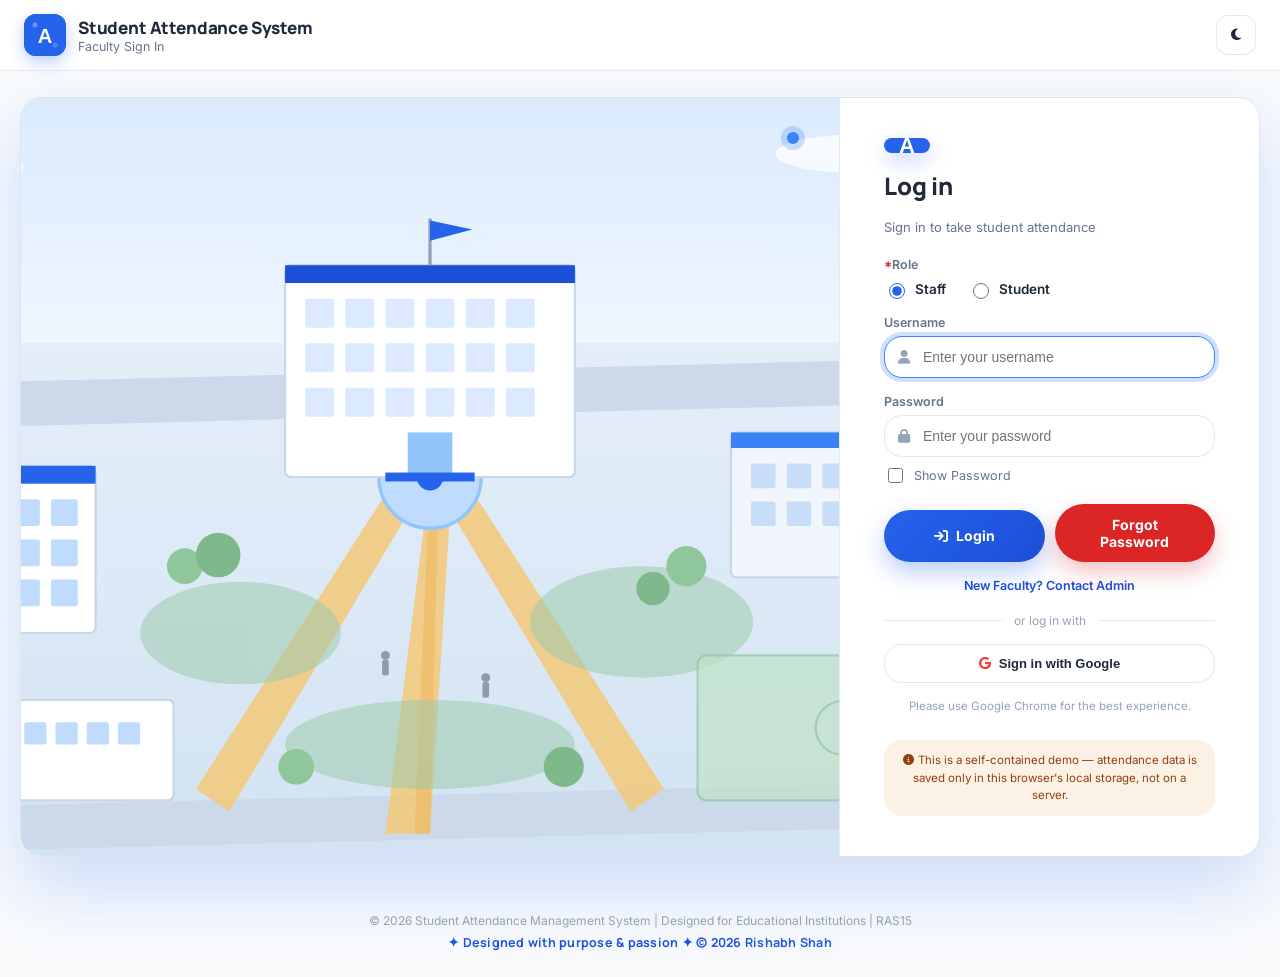
==== commit 9bc01011: "V.3.6 commit" ====
--- a/dashboard.html
+++ b/dashboard.html
@@ -1,6 +1,5 @@
 <!DOCTYPE html>
 <html lang="en">
-
 <head>
     <meta charset="UTF-8">
     <meta name="viewport" content="width=device-width, initial-scale=1.0">
@@ -10,7 +9,6 @@
     <link rel="stylesheet" href="https://cdnjs.cloudflare.com/ajax/libs/font-awesome/6.5.1/css/all.min.css">
     <script>try { document.documentElement.setAttribute('data-theme', localStorage.getItem('attendanceTheme') || 'light'); } catch (e) { document.documentElement.setAttribute('data-theme', 'light'); }</script>
 </head>
-
 <body>
     <div class="blob blob-1"></div>
     <div class="blob blob-2"></div>
@@ -38,17 +36,12 @@
 
     <nav class="app-nav no-print">
         <div class="app-nav-inner">
-            <a class="app-nav-link active" href="dashboard.html"><i class="fas fa-gauge-high"></i> <span
-                    class="nav-label">Dashboard</span></a>
-            <a class="app-nav-link" href="subject.html"><i class="fas fa-calendar-days"></i> <span
-                    class="nav-label">Timetable</span></a>
-            <a class="app-nav-link" href="#" id="nav-take-attendance"><i class="fas fa-clipboard-check"></i> <span
-                    class="nav-label">Take Attendance</span></a>
-            <a class="app-nav-link" href="reports.html"><i class="fas fa-chart-column"></i> <span
-                    class="nav-label">Reports</span></a>
+            <a class="app-nav-link active" href="dashboard.html"><i class="fas fa-gauge-high"></i> <span class="nav-label">Dashboard</span></a>
+            <a class="app-nav-link" href="subject.html"><i class="fas fa-calendar-days"></i> <span class="nav-label">Timetable</span></a>
+            <a class="app-nav-link" href="#" id="nav-take-attendance"><i class="fas fa-clipboard-check"></i> <span class="nav-label">Take Attendance</span></a>
+            <a class="app-nav-link" href="reports.html"><i class="fas fa-chart-column"></i> <span class="nav-label">Reports</span></a>
             <div class="app-nav-spacer"></div>
-            <button class="app-nav-link nav-logout" id="nav-logout"><i class="fas fa-arrow-right-from-bracket"></i>
-                <span class="nav-label">Logout</span></button>
+            <button class="app-nav-link nav-logout" id="nav-logout"><i class="fas fa-arrow-right-from-bracket"></i> <span class="nav-label">Logout</span></button>
         </div>
     </nav>
 
@@ -56,6 +49,7 @@
         <h2 style="font-size:19px; margin-bottom:2px;">Dashboard</h2>
         <p style="color:var(--text-muted); font-size:13px; margin:0 0 20px;" id="page-subtitle">—</p>
 
+        <!-- Today's Overview -->
         <div class="dash-grid">
             <div class="glass-card dash-card dash-total">
                 <div class="dash-icon"><i class="fas fa-users"></i></div>
@@ -80,21 +74,23 @@
         </div>
 
         <div class="dashboard-columns">
+            <!-- Profile card -->
             <div class="glass-card profile-card">
                 <div class="profile-card-photo" id="profile-photo">T</div>
                 <div class="profile-card-name" id="profile-name">Teacher</div>
                 <span class="profile-badge"><i class="fas fa-circle-check"></i> Active Faculty</span>
                 <div class="profile-info-list">
+                    <div class="profile-info-row"><span>Faculty Name</span><span id="profile-faculty-name">—</span></div>
                     <div class="profile-info-row"><span>Role</span><span>Teaching Faculty</span></div>
                     <div class="profile-info-row"><span>Username</span><span id="profile-username">—</span></div>
                     <div class="profile-info-row"><span>Today's Date</span><span id="profile-date">—</span></div>
                     <div class="profile-info-row"><span>Total Subjects</span><span>9</span></div>
-                    <div class="profile-info-row"><span>Batches</span><span>Batch 1 (BCA) · Batch 2 (B.Sc. IT)</span>
-                    </div>
+                    <div class="profile-info-row"><span>Batches</span><span>Batch 1 (BCA) · Batch 2 (B.Sc. IT)</span></div>
                     <div class="profile-info-row"><span>System</span><span>Local Storage (offline)</span></div>
                 </div>
             </div>
 
+            <!-- Notifications / Recent Activity -->
             <div class="glass-card notif-card">
                 <div class="notif-card-header"><i class="fas fa-bell"></i> Notifications</div>
                 <div class="notif-tabs">
@@ -135,5 +131,4 @@
     <script src="js/utils.js"></script>
     <script src="js/dashboard.js"></script>
 </body>
-
 </html>
--- a/css/style.css
+++ b/css/style.css
@@ -1,6 +1,14 @@
+/* ===================================================================
+   Student Attendance Management System
+   Design tokens: Classroom Light Theme — white/off-white surfaces,
+   confident blue primary, clear green/red present/absent signals.
+   Chosen for maximum readability in daylight classrooms.
+   =================================================================== */
+
 @import url('https://fonts.googleapis.com/css2?family=Manrope:wght@500;700;800&family=Inter:wght@400;500;600;700&family=JetBrains+Mono:wght@500&display=swap');
 
 :root {
+    /* brand */
     --primary: #2563EB;
     --primary-light: #93C5FD;
     --secondary: #1D4ED8;
@@ -9,6 +17,7 @@
     --warning: #D97706;
     --danger: #DC2626;
 
+    /* lecture-type accents (timetable + badges) */
     --lab-bg: #FEF3C7;
     --lab-border: #F4B400;
     --lab-text: #7C5800;
@@ -16,6 +25,7 @@
     --theory-border: #2563EB;
     --theory-text: #1D4ED8;
 
+    /* light theme surface */
     --bg: #F8FAFC;
     --bg-blob-1: #DBEAFE;
     --bg-blob-2: #E0E7FF;
@@ -65,12 +75,9 @@
     --theory-text: #93C5FD;
 }
 
-* {
-    box-sizing: border-box;
-}
-
-html,
-body {
+* { box-sizing: border-box; }
+
+html, body {
     margin: 0;
     padding: 0;
     font-family: var(--font-body);
@@ -86,28 +93,16 @@
     display: flex;
     flex-direction: column;
 }
-
-.page,
-.login-shell {
-    flex: 1 0 auto;
-    width: 100%;
-}
-
-.main-footer {
-    flex-shrink: 0;
-}
-
-h1,
-h2,
-h3,
-h4 {
-    font-family: var(--font-display);
-    margin: 0;
-}
-
-a {
-    color: inherit;
-}
+.page, .login-shell { flex: 1 0 auto; width: 100%; }
+.main-footer { flex-shrink: 0; }
+
+h1, h2, h3, h4 { font-family: var(--font-display); margin: 0; }
+
+a { color: inherit; }
+
+/* ------------------------------------------------------------------ */
+/*  Floating blobs (ambient background)                               */
+/* ------------------------------------------------------------------ */
 
 .blob {
     position: fixed;
@@ -118,60 +113,24 @@
     pointer-events: none;
     animation: float-blob 16s ease-in-out infinite;
 }
-
-.blob-1 {
-    width: 420px;
-    height: 420px;
-    background: var(--bg-blob-1);
-    top: -120px;
-    left: -100px;
-}
-
-.blob-2 {
-    width: 380px;
-    height: 380px;
-    background: var(--bg-blob-2);
-    bottom: -140px;
-    right: -80px;
-    animation-delay: -5s;
-}
-
-.blob-3 {
-    width: 300px;
-    height: 300px;
-    background: var(--bg-blob-3);
-    top: 45%;
-    left: 60%;
-    animation-delay: -10s;
-}
+.blob-1 { width: 420px; height: 420px; background: var(--bg-blob-1); top: -120px; left: -100px; }
+.blob-2 { width: 380px; height: 380px; background: var(--bg-blob-2); bottom: -140px; right: -80px; animation-delay: -5s; }
+.blob-3 { width: 300px; height: 300px; background: var(--bg-blob-3); top: 45%; left: 60%; animation-delay: -10s; }
 
 @keyframes float-blob {
-
-    0%,
-    100% {
-        transform: translate(0, 0) scale(1);
-    }
-
-    33% {
-        transform: translate(30px, -40px) scale(1.08);
-    }
-
-    66% {
-        transform: translate(-25px, 25px) scale(0.95);
-    }
+    0%, 100% { transform: translate(0, 0) scale(1); }
+    33% { transform: translate(30px, -40px) scale(1.08); }
+    66% { transform: translate(-25px, 25px) scale(0.95); }
 }
 
 @media (prefers-reduced-motion: reduce) {
-    .blob {
-        animation: none;
-    }
-
-    * {
-        animation-duration: 0.001ms !important;
-        animation-iteration-count: 1 !important;
-        transition-duration: 0.001ms !important;
-    }
-}
+    .blob { animation: none; }
+    * { animation-duration: 0.001ms !important; animation-iteration-count: 1 !important; transition-duration: 0.001ms !important; }
+}
+
+/* ------------------------------------------------------------------ */
+/*  Layout shells                                                      */
+/* ------------------------------------------------------------------ */
 
 .page {
     position: relative;
@@ -183,15 +142,8 @@
 }
 
 @keyframes page-fade-in {
-    from {
-        opacity: 0;
-        transform: translateY(10px);
-    }
-
-    to {
-        opacity: 1;
-        transform: translateY(0);
-    }
+    from { opacity: 0; transform: translateY(10px); }
+    to { opacity: 1; transform: translateY(0); }
 }
 
 .glass-card {
@@ -208,6 +160,10 @@
     transform: translateY(-4px);
     box-shadow: var(--shadow-lift);
 }
+
+/* ------------------------------------------------------------------ */
+/*  Top bar / header                                                   */
+/* ------------------------------------------------------------------ */
 
 .topbar {
     position: sticky;
@@ -225,18 +181,12 @@
     -webkit-backdrop-filter: blur(18px);
 }
 
-.brand {
-    display: flex;
-    align-items: center;
-    gap: 12px;
-}
+.brand { display: flex; align-items: center; gap: 12px; }
 
 .brand-mark {
-    width: 42px;
-    height: 42px;
+    width: 42px; height: 42px;
     border-radius: 12px;
-    display: grid;
-    place-items: center;
+    display: grid; place-items: center;
     background: linear-gradient(135deg, var(--primary), var(--secondary));
     color: #fff;
     font-size: 18px;
@@ -244,216 +194,93 @@
     overflow: hidden;
     flex-shrink: 0;
 }
-
-.brand-mark img {
-    width: 100%;
-    height: 100%;
-    object-fit: cover;
-    display: block;
-}
-
-.brand-text h1 {
-    font-size: 17px;
-    font-weight: 800;
-    letter-spacing: -0.01em;
-}
-
-.brand-text p {
-    margin: 0;
-    font-size: 12.5px;
-    color: var(--text-muted);
-}
-
-.topbar-actions {
-    display: flex;
-    align-items: center;
-    gap: 10px;
-    flex-wrap: wrap;
-}
+.brand-mark img { width: 100%; height: 100%; object-fit: cover; display: block; }
+
+.brand-text h1 { font-size: 17px; font-weight: 800; letter-spacing: -0.01em; }
+.brand-text p { margin: 0; font-size: 12.5px; color: var(--text-muted); }
+
+.topbar-actions { display: flex; align-items: center; gap: 10px; flex-wrap: wrap; }
 
 .chip {
-    display: flex;
-    flex-direction: column;
+    display: flex; flex-direction: column;
     padding: 6px 14px;
     border-radius: var(--radius-sm);
     background: rgba(59, 130, 246, 0.16);
     font-size: 12px;
     min-width: 92px;
 }
-
-.chip span:first-child {
-    color: var(--text-faint);
-    font-size: 10.5px;
-    text-transform: uppercase;
-    letter-spacing: 0.06em;
-}
-
-.chip span:last-child {
-    font-weight: 700;
-    font-size: 13px;
-}
+.chip span:first-child { color: var(--text-faint); font-size: 10.5px; text-transform: uppercase; letter-spacing: 0.06em; }
+.chip span:last-child { font-weight: 700; font-size: 13px; }
 
 .icon-btn {
-    width: 40px;
-    height: 40px;
+    width: 40px; height: 40px;
     border-radius: var(--radius-sm);
     border: 1px solid var(--surface-border);
     background: var(--surface-solid);
     color: var(--text);
-    display: grid;
-    place-items: center;
+    display: grid; place-items: center;
     cursor: pointer;
     transition: transform var(--transition), background var(--transition);
 }
-
-.icon-btn:hover {
-    transform: translateY(-2px);
-    background: rgba(59, 130, 246, 0.18);
-}
+.icon-btn:hover { transform: translateY(-2px); background: rgba(59, 130, 246, 0.18); }
+
+/* ------------------------------------------------------------------ */
+/*  App header + horizontal nav bar (ERP-style layout)                 */
+/*  Used on Dashboard, Timetable, Attendance and Reports pages.        */
+/* ------------------------------------------------------------------ */
 
 .app-header {
-    position: sticky;
-    top: 0;
-    z-index: 31;
-    display: flex;
-    align-items: center;
-    justify-content: space-between;
+    position: sticky; top: 0; z-index: 31;
+    display: flex; align-items: center; justify-content: space-between;
     gap: 16px;
     padding: 10px 24px;
     background: var(--surface-solid);
     border-bottom: 1px solid var(--surface-border);
 }
-
-.app-header-brand {
-    display: flex;
-    align-items: center;
-    gap: 10px;
-}
-
-.app-header-brand img {
-    width: 38px;
-    height: 38px;
-    border-radius: 10px;
-    display: block;
-    box-shadow: 0 4px 12px rgba(37, 99, 235, 0.25);
-}
-
-.app-header-brand-text strong {
-    display: block;
-    font-size: 14.5px;
-    font-weight: 800;
-    line-height: 1.2;
-}
-
-.app-header-brand-text span {
-    display: block;
-    font-size: 10.5px;
-    color: var(--text-muted);
-}
-
-.app-header-right {
-    display: flex;
-    align-items: center;
-    gap: 12px;
-}
-
+.app-header-brand { display: flex; align-items: center; gap: 10px; }
+.app-header-brand img { width: 38px; height: 38px; border-radius: 10px; display: block; box-shadow: 0 4px 12px rgba(37,99,235,0.25); }
+.app-header-brand-text strong { display: block; font-size: 14.5px; font-weight: 800; line-height: 1.2; }
+.app-header-brand-text span { display: block; font-size: 10.5px; color: var(--text-muted); }
+
+.app-header-right { display: flex; align-items: center; gap: 12px; }
 .app-avatar {
-    width: 38px;
-    height: 38px;
-    border-radius: 50%;
+    width: 38px; height: 38px; border-radius: 50%;
     background: linear-gradient(135deg, var(--primary), var(--secondary));
-    color: #fff;
-    display: grid;
-    place-items: center;
-    font-weight: 800;
-    font-size: 13px;
-    flex-shrink: 0;
-}
-
-.app-header-user {
-    display: flex;
-    align-items: center;
-    gap: 10px;
-}
-
-.app-header-user-text {
-    font-size: 12.5px;
-    line-height: 1.3;
-}
-
-.app-header-user-text .greet {
-    display: block;
-    color: var(--text-muted);
-    font-size: 11px;
-}
-
-.app-header-user-text strong {
-    font-weight: 800;
-}
+    color: #fff; display: grid; place-items: center;
+    font-weight: 800; font-size: 13px; flex-shrink: 0;
+}
+.app-header-user { display: flex; align-items: center; gap: 10px; }
+.app-header-user-text { font-size: 12.5px; line-height: 1.3; }
+.app-header-user-text .greet { display: block; color: var(--text-muted); font-size: 11px; }
+.app-header-user-text strong { font-weight: 800; }
 
 .app-nav {
-    position: sticky;
-    top: 59px;
-    z-index: 30;
+    position: sticky; top: 59px; z-index: 30;
     background: #111827;
     overflow-x: auto;
     scrollbar-width: thin;
 }
-
-.app-nav-inner {
-    display: flex;
-    align-items: center;
-    gap: 2px;
-    padding: 0 16px;
-    min-width: max-content;
-}
-
+.app-nav-inner { display: flex; align-items: center; gap: 2px; padding: 0 16px; min-width: max-content; }
 .app-nav-link {
-    display: flex;
-    align-items: center;
-    gap: 7px;
+    display: flex; align-items: center; gap: 7px;
     padding: 13px 16px;
-    color: rgba(255, 255, 255, 0.68);
-    font-size: 13px;
-    font-weight: 600;
-    white-space: nowrap;
+    color: rgba(255,255,255,0.68);
+    font-size: 13px; font-weight: 600; white-space: nowrap;
     border-bottom: 3px solid transparent;
     transition: var(--transition);
-    cursor: pointer;
-    background: none;
-    border-top: none;
-    border-left: none;
-    border-right: none;
+    cursor: pointer; background: none; border-top: none; border-left: none; border-right: none;
     text-decoration: none;
 }
-
-.app-nav-link i {
-    font-size: 13px;
-}
-
-.app-nav-link:hover {
-    color: #fff;
-    background: rgba(255, 255, 255, 0.06);
-}
-
-.app-nav-link.active {
-    color: #fff;
-    border-bottom-color: var(--accent);
-    background: rgba(255, 255, 255, 0.05);
-}
-
-.app-nav-spacer {
-    flex: 1;
-}
-
-.app-nav-link.nav-logout {
-    color: rgba(252, 165, 165, 0.85);
-}
-
-.app-nav-link.nav-logout:hover {
-    color: #FCA5A5;
-    background: rgba(220, 38, 38, 0.12);
-}
+.app-nav-link i { font-size: 13px; }
+.app-nav-link:hover { color: #fff; background: rgba(255,255,255,0.06); }
+.app-nav-link.active { color: #fff; border-bottom-color: var(--accent); background: rgba(255,255,255,0.05); }
+.app-nav-spacer { flex: 1; }
+.app-nav-link.nav-logout { color: rgba(252,165,165,0.85); }
+.app-nav-link.nav-logout:hover { color: #FCA5A5; background: rgba(220,38,38,0.12); }
+
+/* ------------------------------------------------------------------ */
+/*  Buttons                                                             */
+/* ------------------------------------------------------------------ */
 
 .btn {
     position: relative;
@@ -470,58 +297,17 @@
     gap: 8px;
     transition: transform var(--transition), box-shadow var(--transition), opacity var(--transition);
 }
-
-.btn:disabled {
-    opacity: 0.45;
-    cursor: not-allowed;
-    transform: none !important;
-}
-
-.btn:not(:disabled):hover {
-    transform: translateY(-2px);
-}
-
-.btn:active:not(:disabled) {
-    transform: translateY(0) scale(0.98);
-}
-
-.btn-primary {
-    background: linear-gradient(135deg, var(--primary), var(--secondary));
-    color: #fff;
-    box-shadow: 0 10px 24px rgba(37, 99, 235, 0.32);
-}
-
-.btn-success {
-    background: linear-gradient(135deg, var(--success), #059669);
-    color: #fff;
-    box-shadow: 0 10px 24px rgba(34, 197, 94, 0.32);
-}
-
-.btn-outline {
-    background: transparent;
-    border: 1.5px solid var(--surface-border);
-    color: var(--text);
-}
-
-.btn-outline:hover {
-    border-color: var(--primary);
-    color: var(--primary);
-}
-
-.btn-danger-ghost {
-    background: rgba(239, 68, 68, 0.1);
-    color: var(--danger);
-}
-
-.btn-sm {
-    padding: 8px 16px;
-    font-size: 12.5px;
-}
-
-.btn-block {
-    width: 100%;
-    justify-content: center;
-}
+.btn:disabled { opacity: 0.45; cursor: not-allowed; transform: none !important; }
+.btn:not(:disabled):hover { transform: translateY(-2px); }
+.btn:active:not(:disabled) { transform: translateY(0) scale(0.98); }
+
+.btn-primary { background: linear-gradient(135deg, var(--primary), var(--secondary)); color: #fff; box-shadow: 0 10px 24px rgba(37, 99, 235, 0.32); }
+.btn-success { background: linear-gradient(135deg, var(--success), #059669); color: #fff; box-shadow: 0 10px 24px rgba(34, 197, 94, 0.32); }
+.btn-outline { background: transparent; border: 1.5px solid var(--surface-border); color: var(--text); }
+.btn-outline:hover { border-color: var(--primary); color: var(--primary); }
+.btn-danger-ghost { background: rgba(239, 68, 68, 0.1); color: var(--danger); }
+.btn-sm { padding: 8px 16px; font-size: 12.5px; }
+.btn-block { width: 100%; justify-content: center; }
 
 .ripple-circle {
     position: absolute;
@@ -531,13 +317,11 @@
     animation: ripple-anim 650ms ease-out;
     pointer-events: none;
 }
-
-@keyframes ripple-anim {
-    to {
-        transform: scale(1);
-        opacity: 0;
-    }
-}
+@keyframes ripple-anim { to { transform: scale(1); opacity: 0; } }
+
+/* ------------------------------------------------------------------ */
+/*  Login page — full-bleed split screen (illustration + form panel)   */
+/* ------------------------------------------------------------------ */
 
 .login-shell {
     flex: 1 0 auto;
@@ -545,9 +329,26 @@
     align-items: stretch;
     position: relative;
     z-index: 1;
-    min-height: calc(100vh - 60px);
-}
-
+    width: 100%;
+    max-width: 1440px;
+    margin: 26px auto;
+    padding: 0 20px;
+    min-height: 540px;
+    max-height: 760px;
+}
+@media (max-height: 700px) {
+    .login-shell { min-height: 0; max-height: none; margin: 16px auto; }
+}
+.login-card-frame {
+    display: flex;
+    width: 100%;
+    border-radius: 22px;
+    overflow: hidden;
+    box-shadow: 0 30px 70px rgba(37, 99, 235, 0.2);
+    border: 1px solid var(--surface-border);
+}
+
+/* -- Illustration panel (fills remaining space, edge-to-edge) -- */
 .login-illustration {
     position: relative;
     overflow: hidden;
@@ -558,24 +359,15 @@
     justify-content: center;
     min-height: 320px;
 }
-
-.login-illustration svg {
-    width: 100%;
-    height: 100%;
-    display: block;
-}
-
+.login-illustration svg { width: 100%; height: 100%; display: block; }
 .login-illustration-dot {
-    position: absolute;
-    top: 34px;
-    right: 40px;
-    width: 12px;
-    height: 12px;
-    border-radius: 50%;
+    position: absolute; top: 34px; right: 40px;
+    width: 12px; height: 12px; border-radius: 50%;
     background: var(--accent);
-    box-shadow: 0 0 0 6px rgba(59, 130, 246, 0.25);
-}
-
+    box-shadow: 0 0 0 6px rgba(59,130,246,0.25);
+}
+
+/* -- Form panel (fixed width, light card-toned background) -- */
 .login-form-panel {
     flex: 0 0 420px;
     display: flex;
@@ -585,234 +377,89 @@
     background: var(--surface-solid);
     border-left: 1px solid var(--surface-border);
     animation: card-pop 480ms var(--transition);
+    overflow-y: auto;
+    max-height: 100%;
 }
 
 @keyframes card-pop {
-    from {
-        opacity: 0;
-        transform: translateY(14px);
-    }
-
-    to {
-        opacity: 1;
-        transform: translateY(0);
-    }
+    from { opacity: 0; transform: translateY(14px); }
+    to { opacity: 1; transform: translateY(0); }
 }
 
 .login-logo {
-    width: 46px;
-    height: 46px;
+    width: 46px; height: 46px;
     margin-bottom: 16px;
     border-radius: 13px;
     overflow: hidden;
     box-shadow: 0 8px 20px rgba(37, 99, 235, 0.26);
 }
-
-.login-logo img {
-    width: 100%;
-    height: 100%;
-    object-fit: cover;
-    display: block;
-}
-
-.login-form-panel h1 {
-    font-size: 24px;
-    font-weight: 800;
-    margin-bottom: 4px;
-    letter-spacing: -0.01em;
-}
-
-.login-form-panel>p.login-sub {
-    color: var(--text-muted);
-    font-size: 13px;
-    margin-bottom: 22px;
-}
-
-.login-role-group {
-    margin-bottom: 16px;
-}
-
-.login-role-group>span.role-label {
-    display: block;
-    font-size: 12.5px;
-    font-weight: 600;
-    color: var(--text-muted);
-    margin-bottom: 8px;
-}
-
-.login-role-options {
-    display: flex;
-    gap: 22px;
-}
-
-.login-role-option {
-    display: flex;
-    align-items: center;
-    gap: 7px;
-    cursor: pointer;
-    font-size: 13.5px;
-    font-weight: 600;
-}
-
-.login-role-option input[type="radio"] {
-    width: 16px;
-    height: 16px;
-    accent-color: var(--primary);
-    cursor: pointer;
-}
-
-.login-btn-row {
-    display: flex;
-    gap: 10px;
-    margin-top: 4px;
-}
-
-.login-btn-row .btn {
-    flex: 1;
-    justify-content: center;
-}
-
-.btn-danger-solid {
-    background: var(--danger);
-    color: #fff;
-    box-shadow: 0 10px 22px rgba(220, 38, 38, 0.28);
-}
-
-.login-checkbox-row {
-    display: flex;
-    align-items: center;
-    gap: 8px;
-    margin: -8px 0 18px;
-}
-
-.login-checkbox-row input[type="checkbox"] {
-    width: 15px;
-    height: 15px;
-    accent-color: var(--primary);
-    cursor: pointer;
-}
-
-.login-checkbox-row label {
-    font-size: 12.5px;
-    color: var(--text-muted);
-    cursor: pointer;
-}
-
-.login-divider {
-    display: flex;
-    align-items: center;
-    gap: 12px;
-    margin: 20px 0 16px;
-    color: var(--text-faint);
-    font-size: 12px;
-}
-
-.login-divider::before,
-.login-divider::after {
-    content: "";
-    flex: 1;
-    height: 1px;
-    background: var(--surface-border);
-}
-
-.login-social-row {
-    display: flex;
-    gap: 12px;
-}
-
+.login-logo img { width: 100%; height: 100%; object-fit: cover; display: block; }
+
+.login-form-panel h1 { font-size: 24px; font-weight: 800; margin-bottom: 4px; letter-spacing: -0.01em; }
+.login-form-panel > p.login-sub { color: var(--text-muted); font-size: 13px; margin-bottom: 22px; }
+
+/* Role selector (Staff / Student) */
+.login-role-group { margin-bottom: 16px; }
+.login-role-group > span.role-label { display: block; font-size: 12.5px; font-weight: 600; color: var(--text-muted); margin-bottom: 8px; }
+.login-role-options { display: flex; gap: 22px; }
+.login-role-option { display: flex; align-items: center; gap: 7px; cursor: pointer; font-size: 13.5px; font-weight: 600; }
+.login-role-option input[type="radio"] { width: 16px; height: 16px; accent-color: var(--primary); cursor: pointer; }
+
+/* Two-button row: Login (primary) + Forgot Password (danger outline) */
+.login-btn-row { display: flex; gap: 10px; margin-top: 4px; }
+.login-btn-row .btn { flex: 1; justify-content: center; }
+.btn-danger-solid { background: var(--danger); color: #fff; box-shadow: 0 10px 22px rgba(220,38,38,0.28); }
+
+.login-checkbox-row { display: flex; align-items: center; gap: 8px; margin: -8px 0 18px; }
+.login-checkbox-row input[type="checkbox"] { width: 15px; height: 15px; accent-color: var(--primary); cursor: pointer; }
+.login-checkbox-row label { font-size: 12.5px; color: var(--text-muted); cursor: pointer; }
+
+.login-divider { display: flex; align-items: center; gap: 12px; margin: 20px 0 16px; color: var(--text-faint); font-size: 12px; }
+.login-divider::before, .login-divider::after { content: ""; flex: 1; height: 1px; background: var(--surface-border); }
+
+.login-social-row { display: flex; gap: 12px; }
 .login-social-btn {
     flex: 1;
-    display: flex;
-    align-items: center;
-    justify-content: center;
+    display: flex; align-items: center; justify-content: center;
     gap: 8px;
     padding: 11px 14px;
     border-radius: var(--radius-md);
     border: 1.5px solid var(--surface-border);
     background: var(--surface-solid);
-    font-size: 13px;
-    font-weight: 600;
-    color: var(--text);
+    font-size: 13px; font-weight: 600; color: var(--text);
     cursor: pointer;
     transition: var(--transition);
 }
-
-.login-social-btn:hover {
-    border-color: var(--accent);
-    transform: translateY(-2px);
-    box-shadow: var(--shadow-soft);
-}
-
-.login-social-btn i.fa-google {
-    color: #EA4335;
-}
-
-.login-browser-tip {
-    text-align: center;
-    font-size: 11.5px;
-    color: var(--text-faint);
-    margin-top: 16px;
-}
+.login-social-btn:hover { border-color: var(--accent); transform: translateY(-2px); box-shadow: var(--shadow-soft); }
+.login-social-btn i.fa-google { color: #EA4335; }
+.login-social-btn i.fa-microsoft { color: #00A4EF; }
+
+.login-browser-tip { text-align: center; font-size: 11.5px; color: var(--text-faint); margin-top: 16px; }
 
 .login-notice-box {
     margin-top: 16px;
     padding: 12px 14px;
     border-radius: var(--radius-md);
-    background: rgba(217, 119, 6, 0.1);
+    background: rgba(217,119,6,0.1);
     color: #92400E;
     font-size: 11.5px;
     line-height: 1.5;
     text-align: center;
 }
-
-[data-theme="dark"] .login-notice-box {
-    color: #FCD34D;
-}
-
-.login-hint-link {
-    display: block;
-    text-align: center;
-    margin-top: 16px;
-    font-size: 12.5px;
-    color: #1D4ED8;
-    text-decoration: none;
-    font-weight: 600;
-}
-
-.login-hint-link:hover {
-    text-decoration: underline;
-}
-
-.login-topbar {
-    margin-bottom: 0;
-}
-
-.field {
-    text-align: left;
-    margin-bottom: 16px;
-}
-
-.field label {
-    display: block;
-    font-size: 12.5px;
-    font-weight: 600;
-    color: var(--text-muted);
-    margin-bottom: 6px;
-}
-
+[data-theme="dark"] .login-notice-box { color: #FCD34D; }
+
+.login-hint-link { display: block; text-align: center; margin-top: 16px; font-size: 12.5px; color: #1D4ED8; text-decoration: none; font-weight: 600; }
+.login-hint-link:hover { text-decoration: underline; }
+
+.login-topbar { margin-bottom: 0; }
+
+.field { text-align: left; margin-bottom: 16px; }
+.field label { display: block; font-size: 12.5px; font-weight: 600; color: var(--text-muted); margin-bottom: 6px; }
 .field-input {
     position: relative;
-    display: flex;
-    align-items: center;
-}
-
-.field-input i {
-    position: absolute;
-    left: 14px;
-    color: var(--text-faint);
-    font-size: 14px;
-}
-
+    display: flex; align-items: center;
+}
+.field-input i { position: absolute; left: 14px; color: var(--text-faint); font-size: 14px; }
 .field-input input {
     width: 100%;
     padding: 12px 14px 12px 38px;
@@ -824,160 +471,62 @@
     outline: none;
     transition: border-color var(--transition), box-shadow var(--transition);
 }
-
-.field-input input:focus {
-    border-color: var(--accent);
-    box-shadow: 0 0 0 4px rgba(59, 130, 246, 0.25);
-}
-
-.login-btn {
-    margin-top: 6px;
-}
+.field-input input:focus { border-color: var(--accent); box-shadow: 0 0 0 4px rgba(59, 130, 246, 0.25); }
+
+.login-btn { margin-top: 6px; }
 
 .alert {
-    display: flex;
-    align-items: center;
-    gap: 10px;
+    display: flex; align-items: center; gap: 10px;
     padding: 12px 16px;
     border-radius: var(--radius-md);
     font-size: 13.5px;
     margin-bottom: 16px;
     animation: alert-slide 260ms var(--transition);
 }
-
-@keyframes alert-slide {
-    from {
-        opacity: 0;
-        transform: translateY(-6px);
-    }
-
-    to {
-        opacity: 1;
-        transform: translateY(0);
-    }
-}
-
-.alert-info {
-    background: rgba(59, 130, 246, 0.16);
-    color: #1D4ED8;
-}
-
-.alert-warning {
-    background: rgba(245, 158, 11, 0.14);
-    color: #92400E;
-}
-
-.alert-danger {
-    background: rgba(239, 68, 68, 0.12);
-    color: #B91C1C;
-}
-
-.alert-success {
-    background: rgba(34, 197, 94, 0.12);
-    color: #065F46;
-}
-
-[data-theme="dark"] .alert-info {
-    color: #FCD34D;
-}
-
-[data-theme="dark"] .alert-warning {
-    color: #FCD34D;
-}
-
-[data-theme="dark"] .alert-danger {
-    color: #FCA5A5;
-}
-
-[data-theme="dark"] .alert-success {
-    color: #6EE7B7;
-}
-
-.shake {
-    animation: shake 480ms ease-in-out;
-}
-
+@keyframes alert-slide { from { opacity: 0; transform: translateY(-6px); } to { opacity: 1; transform: translateY(0); } }
+.alert-info { background: rgba(59, 130, 246, 0.16); color: #1D4ED8; }
+.alert-warning { background: rgba(245, 158, 11, 0.14); color: #92400E; }
+.alert-danger { background: rgba(239, 68, 68, 0.12); color: #B91C1C; }
+.alert-success { background: rgba(34, 197, 94, 0.12); color: #065F46; }
+[data-theme="dark"] .alert-info { color: #FCD34D; }
+[data-theme="dark"] .alert-warning { color: #FCD34D; }
+[data-theme="dark"] .alert-danger { color: #FCA5A5; }
+[data-theme="dark"] .alert-success { color: #6EE7B7; }
+
+.shake { animation: shake 480ms ease-in-out; }
 @keyframes shake {
-
-    0%,
-    100% {
-        transform: translateX(0);
-    }
-
-    20%,
-    60% {
-        transform: translateX(-8px);
-    }
-
-    40%,
-    80% {
-        transform: translateX(8px);
-    }
-}
-
-.section-card {
-    padding: 22px 24px;
-    margin-bottom: 22px;
-}
-
+    0%, 100% { transform: translateX(0); }
+    20%, 60% { transform: translateX(-8px); }
+    40%, 80% { transform: translateX(8px); }
+}
+
+.login-hint { margin-top: 18px; font-size: 11.5px; color: var(--text-faint); }
+
+/* ------------------------------------------------------------------ */
+/*  Section titles / cards                                             */
+/* ------------------------------------------------------------------ */
+
+.section-card { padding: 22px 24px; margin-bottom: 22px; }
 .section-title {
-    display: flex;
-    align-items: center;
-    gap: 10px;
-    font-size: 15.5px;
-    font-weight: 800;
+    display: flex; align-items: center; gap: 10px;
+    font-size: 15.5px; font-weight: 800;
     margin-bottom: 16px;
 }
-
-.section-title i {
-    color: var(--primary);
-}
-
-.section-sub {
-    font-size: 12.5px;
-    color: var(--text-muted);
-    margin: -8px 0 16px;
-}
-
-.timetable-legend {
-    display: flex;
-    gap: 18px;
-    flex-wrap: wrap;
-    margin-bottom: 16px;
-    font-size: 12px;
-    color: var(--text-muted);
-}
-
-.timetable-legend span {
-    display: inline-flex;
-    align-items: center;
-    gap: 6px;
-}
-
-.legend-dot {
-    width: 10px;
-    height: 10px;
-    border-radius: 3px;
-    display: inline-block;
-}
-
-.legend-dot.dot-theory {
-    background: var(--theory-border);
-}
-
-.legend-dot.dot-lab {
-    background: var(--lab-border);
-}
-
-.legend-dot.dot-today {
-    background: var(--primary);
-}
-
-.timetable-wrap {
-    overflow-x: auto;
-    padding-bottom: 6px;
-}
-
+.section-title i { color: var(--primary); }
+.section-sub { font-size: 12.5px; color: var(--text-muted); margin: -8px 0 16px; }
+
+/* ------------------------------------------------------------------ */
+/*  Weekly timetable grid                                              */
+/* ------------------------------------------------------------------ */
+
+.timetable-legend { display: flex; gap: 18px; flex-wrap: wrap; margin-bottom: 16px; font-size: 12px; color: var(--text-muted); }
+.timetable-legend span { display: inline-flex; align-items: center; gap: 6px; }
+.legend-dot { width: 10px; height: 10px; border-radius: 3px; display: inline-block; }
+.legend-dot.dot-theory { background: var(--theory-border); }
+.legend-dot.dot-lab { background: var(--lab-border); }
+.legend-dot.dot-today { background: var(--primary); }
+
+.timetable-wrap { overflow-x: auto; padding-bottom: 6px; }
 table.timetable {
     border-collapse: separate;
     border-spacing: 8px;
@@ -985,7 +534,6 @@
     min-width: 780px;
     table-layout: fixed;
 }
-
 table.timetable th.period-col,
 table.timetable td.period-col {
     width: 92px;
@@ -993,7 +541,6 @@
     left: 0;
     z-index: 3;
 }
-
 table.timetable thead th {
     padding: 10px 8px;
     text-align: center;
@@ -1002,34 +549,22 @@
     color: var(--text-muted);
     background: transparent;
 }
-
 table.timetable thead th.day-head {
     border-radius: var(--radius-sm);
     background: var(--surface-solid);
     border: 1.5px solid var(--surface-border);
     padding: 10px 6px;
 }
-
 table.timetable thead th.day-head.is-today {
     background: linear-gradient(135deg, var(--primary), var(--secondary));
     color: #fff;
     border-color: transparent;
     box-shadow: inset 0 -3px 0 var(--accent);
 }
-
-table.timetable thead th.day-head .day-name {
-    display: block;
-    font-size: 13px;
-}
-
+table.timetable thead th.day-head .day-name { display: block; font-size: 13px; }
 table.timetable thead th.day-head .day-tag {
-    display: block;
-    font-size: 9.5px;
-    font-weight: 700;
-    text-transform: uppercase;
-    letter-spacing: 0.06em;
-    margin-top: 2px;
-    opacity: 0.75;
+    display: block; font-size: 9.5px; font-weight: 700; text-transform: uppercase;
+    letter-spacing: 0.06em; margin-top: 2px; opacity: 0.75;
 }
 
 td.period-col {
@@ -1060,899 +595,330 @@
     gap: 4px;
     overflow: hidden;
 }
-
-.timetable-cell:hover {
-    transform: translateY(-2px);
-    box-shadow: var(--shadow-soft);
-    border-color: var(--primary-light);
-}
-
-.timetable-cell.type-lab {
-    border-left: 4px solid var(--lab-border);
-    background: var(--lab-bg);
-}
-
-.timetable-cell.type-theory {
-    border-left: 4px solid var(--theory-border);
-    background: var(--theory-bg);
-}
-
-.timetable-cell.type-lab:hover,
-.timetable-cell.type-theory:hover {
-    filter: brightness(0.98);
-}
-
+.timetable-cell:hover { transform: translateY(-2px); box-shadow: var(--shadow-soft); border-color: var(--primary-light); }
+.timetable-cell.type-lab { border-left: 4px solid var(--lab-border); background: var(--lab-bg); }
+.timetable-cell.type-theory { border-left: 4px solid var(--theory-border); background: var(--theory-bg); }
+.timetable-cell.type-lab:hover, .timetable-cell.type-theory:hover { filter: brightness(0.98); }
 .timetable-cell.selected {
     border-color: var(--primary);
     background: rgba(59, 130, 246, 0.16);
     box-shadow: 0 0 0 3px rgba(59, 130, 246, 0.32);
 }
-
 .timetable-cell.is-empty {
     cursor: default;
     background: transparent;
     border-style: dashed;
     opacity: 0.4;
 }
-
-.timetable-cell.is-empty:hover {
-    transform: none;
-    box-shadow: none;
-}
-
-.cell-time {
-    font-family: var(--font-mono);
-    font-size: 10px;
-    color: var(--text-muted);
-}
-
-.cell-subject {
-    font-size: 12px;
-    font-weight: 700;
-    line-height: 1.25;
-}
-
+.timetable-cell.is-empty:hover { transform: none; box-shadow: none; }
+
+.cell-time { font-family: var(--font-mono); font-size: 10px; color: var(--text-muted); }
+.cell-subject { font-size: 12px; font-weight: 700; line-height: 1.25; }
 .cell-badge {
-    position: absolute;
-    top: 7px;
-    right: 7px;
-    font-size: 8.5px;
-    font-weight: 800;
-    text-transform: uppercase;
-    letter-spacing: 0.04em;
-    padding: 2px 7px;
-    border-radius: var(--radius-pill);
-}
-
-.cell-badge.type-lab {
-    background: rgba(234, 179, 8, 0.22);
-    color: var(--lab-text);
-}
-
-.cell-badge.type-theory {
-    background: rgba(37, 99, 235, 0.14);
-    color: var(--theory-text);
-}
-
+    position: absolute; top: 7px; right: 7px;
+    font-size: 8.5px; font-weight: 800; text-transform: uppercase; letter-spacing: 0.04em;
+    padding: 2px 7px; border-radius: var(--radius-pill);
+}
+.cell-badge.type-lab { background: rgba(234, 179, 8, 0.22); color: var(--lab-text); }
+.cell-badge.type-theory { background: rgba(37, 99, 235, 0.14); color: var(--theory-text); }
 .cell-check {
-    position: absolute;
-    bottom: 7px;
-    right: 7px;
-    width: 18px;
-    height: 18px;
-    border-radius: 50%;
-    background: var(--primary);
-    color: #fff;
-    display: grid;
-    place-items: center;
-    font-size: 9px;
-    opacity: 0;
-    transform: scale(0.5);
+    position: absolute; bottom: 7px; right: 7px;
+    width: 18px; height: 18px; border-radius: 50%;
+    background: var(--primary); color: #fff;
+    display: grid; place-items: center; font-size: 9px;
+    opacity: 0; transform: scale(0.5);
     transition: var(--transition);
 }
-
-.timetable-cell.selected .cell-check {
-    opacity: 1;
-    transform: scale(1);
-}
+.timetable-cell.selected .cell-check { opacity: 1; transform: scale(1); }
 
 .cell-taken {
-    position: absolute;
-    top: 7px;
-    left: 7px;
-    color: var(--success);
-    font-size: 14px;
-    filter: drop-shadow(0 1px 1px rgba(0, 0, 0, 0.08));
-}
-
-.batch-grid {
-    display: grid;
-    grid-template-columns: repeat(auto-fit, minmax(220px, 1fr));
-    gap: 14px;
-}
-
+    position: absolute; top: 7px; left: 7px;
+    color: var(--success); font-size: 14px;
+    filter: drop-shadow(0 1px 1px rgba(0,0,0,0.08));
+}
+
+@keyframes rise-in { from { opacity: 0; transform: translateY(10px); } to { opacity: 1; transform: translateY(0); } }
+
+/* Batch cards */
+.batch-grid { display: grid; grid-template-columns: repeat(auto-fit, minmax(220px, 1fr)); gap: 14px; }
 .batch-card {
-    padding: 18px;
-    border-radius: var(--radius-md);
+    padding: 18px; border-radius: var(--radius-md);
     border: 1.5px solid var(--surface-border);
     background: var(--surface-solid);
-    cursor: pointer;
-    transition: var(--transition);
-    display: flex;
-    align-items: center;
-    gap: 14px;
-}
-
-.batch-card:hover {
-    transform: translateY(-3px);
-    box-shadow: var(--shadow-soft);
-}
-
-.batch-card.selected {
-    border-color: var(--secondary);
-    background: rgba(124, 58, 237, 0.08);
-    box-shadow: 0 0 0 3px rgba(124, 58, 237, .16);
-}
-
+    cursor: pointer; transition: var(--transition);
+    display: flex; align-items: center; gap: 14px;
+}
+.batch-card:hover { transform: translateY(-3px); box-shadow: var(--shadow-soft); }
+.batch-card.selected { border-color: var(--secondary); background: rgba(124, 58, 237, 0.08); box-shadow: 0 0 0 3px rgba(124,58,237,.16); }
 .batch-icon {
-    width: 46px;
-    height: 46px;
-    border-radius: 12px;
-    display: grid;
-    place-items: center;
-    font-size: 18px;
-    color: #fff;
+    width: 46px; height: 46px; border-radius: 12px;
+    display: grid; place-items: center; font-size: 18px; color: #fff;
     background: linear-gradient(135deg, var(--secondary), var(--accent));
     flex-shrink: 0;
 }
-
-.batch-name {
-    font-weight: 700;
-    font-size: 14.5px;
-}
-
-.batch-meta {
-    font-size: 12px;
-    color: var(--text-muted);
-}
+.batch-name { font-weight: 700; font-size: 14.5px; }
+.batch-meta { font-size: 12px; color: var(--text-muted); }
 
 .selected-summary {
     display: none;
     margin-top: 6px;
     padding: 16px 18px;
     border-radius: var(--radius-md);
-    background: linear-gradient(135deg, rgba(59, 130, 246, .16), rgba(37, 99, 235, .06));
+    background: linear-gradient(135deg, rgba(59,130,246,.16), rgba(37,99,235,.06));
     border: 1px dashed var(--primary-light);
 }
-
-.selected-summary.show {
-    display: grid;
-    grid-template-columns: repeat(auto-fit, minmax(140px, 1fr));
-    gap: 12px;
-    animation: rise-in 300ms var(--transition);
-}
-
-.selected-summary .label {
-    font-size: 11px;
-    color: var(--text-muted);
-    text-transform: uppercase;
-    letter-spacing: .05em;
-}
-
-.selected-summary .value {
-    font-weight: 700;
-    font-size: 14px;
-    margin-top: 3px;
-}
-
-@keyframes rise-in {
-    from {
-        opacity: 0;
-        transform: translateY(10px);
-    }
-
-    to {
-        opacity: 1;
-        transform: translateY(0);
-    }
-}
-
-.dash-grid {
-    display: grid;
-    grid-template-columns: repeat(auto-fit, minmax(190px, 1fr));
-    gap: 16px;
-    margin-bottom: 22px;
-}
-
+.selected-summary.show { display: grid; grid-template-columns: repeat(auto-fit, minmax(140px, 1fr)); gap: 12px; animation: rise-in 300ms var(--transition); }
+.selected-summary .label { font-size: 11px; color: var(--text-muted); text-transform: uppercase; letter-spacing: .05em; }
+.selected-summary .value { font-weight: 700; font-size: 14px; margin-top: 3px; }
+
+/* ------------------------------------------------------------------ */
+/*  Dashboard stat cards                                               */
+/* ------------------------------------------------------------------ */
+
+.dash-grid { display: grid; grid-template-columns: repeat(auto-fit, minmax(190px, 1fr)); gap: 16px; margin-bottom: 22px; }
 .dash-card {
-    padding: 18px;
-    border-radius: var(--radius-lg);
-    display: flex;
-    flex-direction: column;
-    gap: 8px;
+    padding: 18px; border-radius: var(--radius-lg);
+    display: flex; flex-direction: column; gap: 8px;
     animation: rise-in 380ms var(--transition) backwards;
 }
-
 .dash-card .dash-icon {
-    width: 38px;
-    height: 38px;
-    border-radius: 10px;
-    display: grid;
-    place-items: center;
-    color: #fff;
-    font-size: 15px;
-}
-
-.dash-card .dash-value {
-    font-size: 26px;
-    font-weight: 800;
-    font-family: var(--font-display);
-}
-
-.dash-card .dash-label {
-    font-size: 12px;
-    color: var(--text-muted);
-}
-
-.dash-total .dash-icon {
-    background: linear-gradient(135deg, var(--primary), var(--secondary));
-}
-
-.dash-present .dash-icon {
-    background: linear-gradient(135deg, var(--success), #059669);
-}
-
-.dash-absent .dash-icon {
-    background: linear-gradient(135deg, var(--danger), #B91C1C);
-}
-
-.dash-progress .dash-icon {
-    background: linear-gradient(135deg, var(--accent), #0891B2);
-}
-
-.progress-bar {
-    height: 8px;
-    border-radius: var(--radius-pill);
-    background: rgba(148, 163, 184, .25);
-    overflow: hidden;
-}
-
-.progress-fill {
-    height: 100%;
-    border-radius: var(--radius-pill);
-    background: linear-gradient(90deg, var(--accent), var(--primary));
-    transition: width 500ms var(--transition);
-}
-
-.dashboard-columns {
-    display: grid;
-    grid-template-columns: 340px 1fr;
-    gap: 22px;
-    align-items: start;
-}
-
-.profile-card {
-    padding: 0;
-    text-align: center;
-    overflow: hidden;
-}
-
+    width: 38px; height: 38px; border-radius: 10px;
+    display: grid; place-items: center; color: #fff; font-size: 15px;
+}
+.dash-card .dash-value { font-size: 26px; font-weight: 800; font-family: var(--font-display); }
+.dash-card .dash-label { font-size: 12px; color: var(--text-muted); }
+.dash-total .dash-icon { background: linear-gradient(135deg, var(--primary), var(--secondary)); }
+.dash-present .dash-icon { background: linear-gradient(135deg, var(--success), #059669); }
+.dash-absent .dash-icon { background: linear-gradient(135deg, var(--danger), #B91C1C); }
+.dash-progress .dash-icon { background: linear-gradient(135deg, var(--accent), #0891B2); }
+
+.progress-bar { height: 8px; border-radius: var(--radius-pill); background: rgba(148,163,184,.25); overflow: hidden; }
+.progress-fill { height: 100%; border-radius: var(--radius-pill); background: linear-gradient(90deg, var(--accent), var(--primary)); transition: width 500ms var(--transition); }
+
+/* ------------------------------------------------------------------ */
+/*  Dashboard page — profile card + notifications/activity panel        */
+/* ------------------------------------------------------------------ */
+
+.dashboard-columns { display: grid; grid-template-columns: 340px 1fr; gap: 22px; align-items: start; }
+
+.profile-card { padding: 0; text-align: center; overflow: hidden; }
 .profile-card-photo {
-    width: 104px;
-    height: 104px;
-    border-radius: 50%;
+    width: 104px; height: 104px; border-radius: 50%;
     margin: 30px auto 14px;
     background: linear-gradient(135deg, var(--primary), var(--secondary));
-    color: #fff;
-    display: grid;
-    place-items: center;
-    font-size: 32px;
-    font-weight: 800;
-    box-shadow: 0 10px 26px rgba(37, 99, 235, .28);
-}
-
-.profile-card-name {
-    font-size: 16px;
-    font-weight: 800;
-    margin-bottom: 8px;
-    letter-spacing: -0.01em;
-}
-
+    color: #fff; display: grid; place-items: center;
+    font-size: 32px; font-weight: 800;
+    box-shadow: 0 10px 26px rgba(37,99,235,.28);
+}
+.profile-card-name { font-size: 16px; font-weight: 800; margin-bottom: 8px; letter-spacing: -0.01em; }
 .profile-badge {
-    display: inline-block;
-    padding: 4px 14px;
-    border-radius: var(--radius-pill);
-    background: rgba(22, 163, 74, .14);
-    color: var(--success);
-    font-size: 11.5px;
-    font-weight: 700;
-    margin-bottom: 22px;
-}
-
-.profile-info-list {
-    text-align: left;
-    border-top: 1px solid var(--surface-border);
-}
-
+    display: inline-block; padding: 4px 14px; border-radius: var(--radius-pill);
+    background: rgba(22,163,74,.14); color: var(--success);
+    font-size: 11.5px; font-weight: 700; margin-bottom: 22px;
+}
+.profile-info-list { text-align: left; border-top: 1px solid var(--surface-border); }
 .profile-info-row {
-    display: flex;
-    justify-content: space-between;
-    gap: 10px;
-    padding: 12px 22px;
-    font-size: 12.5px;
+    display: flex; justify-content: space-between; gap: 10px;
+    padding: 12px 22px; font-size: 12.5px;
     border-bottom: 1px solid var(--surface-border);
 }
-
-.profile-info-row:last-child {
-    border-bottom: none;
-    padding-bottom: 22px;
-}
-
-.profile-info-row span:first-child {
-    color: var(--text-muted);
-}
-
-.profile-info-row span:last-child {
-    font-weight: 700;
-    text-align: right;
-}
-
-.notif-card {
-    padding: 0;
-    overflow: hidden;
-}
-
+.profile-info-row:last-child { border-bottom: none; padding-bottom: 22px; }
+.profile-info-row span:first-child { color: var(--text-muted); }
+.profile-info-row span:last-child { font-weight: 700; text-align: right; }
+
+.notif-card { padding: 0; overflow: hidden; }
 .notif-card-header {
-    display: flex;
-    align-items: center;
-    gap: 8px;
-    padding: 20px 22px 0;
-    font-weight: 800;
-    font-size: 14.5px;
-}
-
-.notif-card-header i {
-    color: var(--primary);
-}
-
-.notif-tabs {
-    display: flex;
-    gap: 22px;
-    padding: 14px 22px 0;
-    border-bottom: 1px solid var(--surface-border);
-}
-
+    display: flex; align-items: center; gap: 8px;
+    padding: 20px 22px 0; font-weight: 800; font-size: 14.5px;
+}
+.notif-card-header i { color: var(--primary); }
+.notif-tabs { display: flex; gap: 22px; padding: 14px 22px 0; border-bottom: 1px solid var(--surface-border); }
 .notif-tab {
-    padding: 8px 2px 12px;
-    font-size: 13px;
-    font-weight: 700;
-    color: var(--text-muted);
-    cursor: pointer;
+    padding: 8px 2px 12px; font-size: 13px; font-weight: 700;
+    color: var(--text-muted); cursor: pointer;
     border-bottom: 2.5px solid transparent;
     transition: var(--transition);
-    background: none;
-    border-top: none;
-    border-left: none;
-    border-right: none;
-}
-
-.notif-tab.active {
-    color: var(--primary);
-    border-bottom-color: var(--primary);
-}
-
-.notif-tab:hover:not(.active) {
-    color: var(--text);
-}
-
-.notif-list {
-    padding: 10px 10px 20px;
-    max-height: 460px;
-    overflow-y: auto;
-}
-
+    background: none; border-top: none; border-left: none; border-right: none;
+}
+.notif-tab.active { color: var(--primary); border-bottom-color: var(--primary); }
+.notif-tab:hover:not(.active) { color: var(--text); }
+.notif-list { padding: 10px 10px 20px; max-height: 460px; overflow-y: auto; }
 .notif-item {
-    display: flex;
-    align-items: flex-start;
-    gap: 12px;
-    padding: 12px 12px;
-    border-radius: var(--radius-md);
+    display: flex; align-items: flex-start; gap: 12px;
+    padding: 12px 12px; border-radius: var(--radius-md);
+    transition: var(--transition); cursor: default;
+}
+.notif-item.clickable { cursor: pointer; }
+.notif-item:hover { background: rgba(37,99,235,.06); }
+.notif-icon {
+    width: 32px; height: 32px; border-radius: 9px; flex-shrink: 0;
+    display: grid; place-items: center; font-size: 13px; color: #fff;
+    background: linear-gradient(135deg, var(--primary), var(--secondary));
+}
+.notif-icon.icon-success { background: linear-gradient(135deg, var(--success), #059669); }
+.notif-icon.icon-warning { background: linear-gradient(135deg, var(--warning), #B45309); }
+.notif-text { flex: 1; font-size: 13px; line-height: 1.45; }
+.notif-text .notif-sub { display: block; font-size: 11.5px; color: var(--text-muted); margin-top: 2px; }
+.notif-date { font-size: 11px; color: var(--text-faint); white-space: nowrap; flex-shrink: 0; padding-top: 2px; }
+
+.quick-links-row { display: grid; grid-template-columns: repeat(auto-fit, minmax(150px, 1fr)); gap: 12px; margin-top: 22px; }
+.quick-link-card {
+    display: flex; flex-direction: column; align-items: flex-start; gap: 10px;
+    padding: 18px; text-decoration: none; color: var(--text);
     transition: var(--transition);
-    cursor: default;
-}
-
-.notif-item.clickable {
-    cursor: pointer;
-}
-
-.notif-item:hover {
-    background: rgba(37, 99, 235, .06);
-}
-
-.notif-icon {
-    width: 32px;
-    height: 32px;
-    border-radius: 9px;
-    flex-shrink: 0;
-    display: grid;
-    place-items: center;
-    font-size: 13px;
-    color: #fff;
-    background: linear-gradient(135deg, var(--primary), var(--secondary));
-}
-
-.notif-icon.icon-success {
-    background: linear-gradient(135deg, var(--success), #059669);
-}
-
-.notif-icon.icon-warning {
-    background: linear-gradient(135deg, var(--warning), #B45309);
-}
-
-.notif-text {
-    flex: 1;
-    font-size: 13px;
-    line-height: 1.45;
-}
-
-.notif-text .notif-sub {
-    display: block;
-    font-size: 11.5px;
-    color: var(--text-muted);
-    margin-top: 2px;
-}
-
-.notif-date {
-    font-size: 11px;
-    color: var(--text-faint);
-    white-space: nowrap;
-    flex-shrink: 0;
-    padding-top: 2px;
-}
-
-.quick-links-row {
-    display: grid;
-    grid-template-columns: repeat(auto-fit, minmax(150px, 1fr));
-    gap: 12px;
-    margin-top: 22px;
-}
-
-.quick-link-card {
-    display: flex;
-    flex-direction: column;
-    align-items: flex-start;
-    gap: 10px;
-    padding: 18px;
-    text-decoration: none;
-    color: var(--text);
-    transition: var(--transition);
-}
-
-.quick-link-card:hover {
-    transform: translateY(-3px);
-}
-
-.quick-link-card i {
-    font-size: 20px;
-    color: var(--primary);
-}
-
-.quick-link-card strong {
-    font-size: 13.5px;
-}
-
-.quick-link-card span {
-    font-size: 11.5px;
-    color: var(--text-muted);
-}
-
-.toolbar {
-    display: flex;
-    gap: 12px;
-    flex-wrap: wrap;
-    align-items: center;
-    margin-bottom: 16px;
-}
-
-.search-input-wrap {
-    position: relative;
-    flex: 1;
-    min-width: 220px;
-}
-
-.search-input-wrap i {
-    position: absolute;
-    left: 14px;
-    top: 50%;
-    transform: translateY(-50%);
-    color: var(--text-faint);
-}
-
+}
+.quick-link-card:hover { transform: translateY(-3px); }
+.quick-link-card i { font-size: 20px; color: var(--primary); }
+.quick-link-card strong { font-size: 13.5px; }
+.quick-link-card span { font-size: 11.5px; color: var(--text-muted); }
+
+/* ------------------------------------------------------------------ */
+/*  Toolbar / search / filters                                         */
+/* ------------------------------------------------------------------ */
+
+.toolbar { display: flex; gap: 12px; flex-wrap: wrap; align-items: center; margin-bottom: 16px; }
+.search-input-wrap { position: relative; flex: 1; min-width: 220px; }
+.search-input-wrap i { position: absolute; left: 14px; top: 50%; transform: translateY(-50%); color: var(--text-faint); }
 .search-input {
-    width: 100%;
-    padding: 11px 14px 11px 38px;
+    width: 100%; padding: 11px 14px 11px 38px;
     border-radius: var(--radius-pill);
     border: 1.5px solid var(--surface-border);
-    background: var(--surface-solid);
-    color: var(--text);
-    font-size: 13.5px;
-    outline: none;
+    background: var(--surface-solid); color: var(--text);
+    font-size: 13.5px; outline: none;
     transition: var(--transition);
 }
-
-.search-input:focus {
-    border-color: var(--primary);
-    box-shadow: 0 0 0 4px rgba(79, 70, 229, .12);
-}
-
+.search-input:focus { border-color: var(--primary); box-shadow: 0 0 0 4px rgba(79,70,229,.12); }
 .filter-select {
-    padding: 10px 14px;
-    border-radius: var(--radius-pill);
+    padding: 10px 14px; border-radius: var(--radius-pill);
     border: 1.5px solid var(--surface-border);
-    background: var(--surface-solid);
-    color: var(--text);
-    font-size: 13px;
-    cursor: pointer;
-}
-
-.bulk-actions {
-    display: flex;
-    gap: 8px;
-    flex-wrap: wrap;
-}
-
-.table-wrap {
-    overflow-x: auto;
-    border-radius: var(--radius-md);
-}
-
-table.student-table {
-    width: 100%;
-    border-collapse: collapse;
-    font-size: 13.5px;
-    min-width: 560px;
-}
-
+    background: var(--surface-solid); color: var(--text);
+    font-size: 13px; cursor: pointer;
+}
+.bulk-actions { display: flex; gap: 8px; flex-wrap: wrap; }
+
+/* ------------------------------------------------------------------ */
+/*  Student table                                                      */
+/* ------------------------------------------------------------------ */
+
+.table-wrap { overflow-x: auto; border-radius: var(--radius-md); }
+table.student-table { width: 100%; border-collapse: collapse; font-size: 13.5px; min-width: 560px; }
 table.student-table thead th {
-    text-align: left;
-    padding: 12px 14px;
-    font-size: 11.5px;
-    text-transform: uppercase;
-    letter-spacing: .04em;
-    color: var(--text-muted);
-    border-bottom: 1.5px solid var(--surface-border);
-    position: sticky;
-    top: 0;
-    background: var(--surface-solid);
-}
-
+    text-align: left; padding: 12px 14px;
+    font-size: 11.5px; text-transform: uppercase; letter-spacing: .04em;
+    color: var(--text-muted); border-bottom: 1.5px solid var(--surface-border);
+    position: sticky; top: 0; background: var(--surface-solid);
+}
 table.student-table tbody tr {
     animation: row-in 320ms var(--transition) backwards;
     transition: background var(--transition);
     border-left: 3px solid transparent;
 }
-
-table.student-table tbody tr:hover {
-    background: rgba(59, 130, 246, 0.08);
-}
-
-table.student-table tbody tr.row-present {
-    border-left-color: var(--success);
-}
-
-table.student-table tbody tr.row-absent {
-    border-left-color: var(--danger);
-}
-
-table.student-table tbody td {
-    padding: 12px 14px;
-    border-bottom: 1px solid var(--surface-border);
-    vertical-align: middle;
-}
-
-@keyframes row-in {
-    from {
-        opacity: 0;
-        transform: translateX(-8px);
-    }
-
-    to {
-        opacity: 1;
-        transform: translateX(0);
-    }
-}
-
-.student-name {
-    font-weight: 700;
-}
-
-.student-meta {
-    font-size: 11.5px;
-    color: var(--text-muted);
-}
-
-.enroll-code {
-    font-family: var(--font-mono);
-    font-size: 12.5px;
-}
-
-.student-enroll-mobile {
-    display: none;
-}
-
-.course-pill {
-    display: inline-block;
-    padding: 3px 10px;
-    border-radius: var(--radius-pill);
-    font-size: 11px;
-    font-weight: 700;
-    background: rgba(37, 99, 235, .1);
-    color: var(--secondary);
-}
-
-[data-theme="dark"] .course-pill {
-    color: var(--text-muted);
-}
-
-.status-pill {
-    display: inline-flex;
-    align-items: center;
-    gap: 5px;
-    font-size: 11.5px;
-    font-weight: 700;
-    padding: 4px 10px;
-    border-radius: var(--radius-pill);
-}
-
-.status-present {
-    background: rgba(34, 197, 94, .14);
-    color: var(--success);
-}
-
-.status-absent {
-    background: rgba(220, 38, 38, .14);
-    color: var(--danger);
-}
-
-.status-pending {
-    background: rgba(217, 119, 6, .14);
-    color: var(--warning);
-}
+table.student-table tbody tr:hover { background: rgba(59, 130, 246, 0.08); }
+table.student-table tbody tr.row-present { border-left-color: var(--success); }
+table.student-table tbody tr.row-absent { border-left-color: var(--danger); }
+table.student-table tbody td { padding: 12px 14px; border-bottom: 1px solid var(--surface-border); vertical-align: middle; }
+@keyframes row-in { from { opacity: 0; transform: translateX(-8px); } to { opacity: 1; transform: translateX(0); } }
+
+.student-name { font-weight: 700; }
+.student-meta { font-size: 11.5px; color: var(--text-muted); }
+.enroll-code { font-family: var(--font-mono); font-size: 12.5px; }
+.student-enroll-mobile { display: none; }
+
+.course-pill { display: inline-block; padding: 3px 10px; border-radius: var(--radius-pill); font-size: 11px; font-weight: 700; background: rgba(37,99,235,.1); color: var(--secondary); }
+[data-theme="dark"] .course-pill { color: var(--text-muted); }
+
+.status-pill { display: inline-flex; align-items: center; gap: 5px; font-size: 11.5px; font-weight: 700; padding: 4px 10px; border-radius: var(--radius-pill); }
+.status-present { background: rgba(34,197,94,.14); color: var(--success); }
+.status-absent { background: rgba(220,38,38,.14); color: var(--danger); }
+.status-pending { background: rgba(217,119,6,.14); color: var(--warning); }
 
 .total-attendance-pill {
-    display: inline-flex;
-    align-items: center;
-    gap: 6px;
-    font-size: 12.5px;
-    font-weight: 700;
-    padding: 5px 11px;
-    border-radius: var(--radius-pill);
-    background: rgba(37, 99, 235, 0.1);
-    color: var(--secondary);
-}
-
-.total-attendance-pill i {
-    font-size: 11px;
-}
-
-.student-total-mobile {
-    display: none;
-    font-size: 10.5px;
-    color: var(--text-faint);
-    margin-top: 1px;
-}
-
-.student-total-mobile i {
-    font-size: 9px;
-    margin-right: 2px;
-}
-
-.cell-mark {
-    text-align: right;
-}
-
-.mark-toggle {
-    display: flex;
-    gap: 8px;
-    justify-content: flex-end;
-}
-
+    display: inline-flex; align-items: center; gap: 6px;
+    font-size: 12.5px; font-weight: 700;
+    padding: 5px 11px; border-radius: var(--radius-pill);
+    background: rgba(37, 99, 235, 0.1); color: var(--secondary);
+}
+.total-attendance-pill i { font-size: 11px; }
+.student-total-mobile { display: none; font-size: 10.5px; color: var(--text-faint); margin-top: 1px; }
+.student-total-mobile i { font-size: 9px; margin-right: 2px; }
+
+.cell-mark { text-align: right; }
+.mark-toggle { display: flex; gap: 8px; justify-content: flex-end; }
 .mark-btn {
-    display: inline-flex;
-    align-items: center;
-    gap: 6px;
-    padding: 10px 16px;
-    border-radius: var(--radius-pill);
+    display: inline-flex; align-items: center; gap: 6px;
+    padding: 10px 16px; border-radius: var(--radius-pill);
     border: 1.5px solid var(--surface-border);
-    background: var(--surface-solid);
-    cursor: pointer;
-    font-size: 13px;
-    font-weight: 800;
+    background: var(--surface-solid); cursor: pointer;
+    font-size: 13px; font-weight: 800;
     color: var(--text-faint);
     transition: var(--transition);
     white-space: nowrap;
     min-height: 40px;
 }
-
-.mark-btn .mark-full {
-    display: inline;
-}
-
-.mark-btn .mark-short {
-    display: none;
-}
-
-.mark-btn.present-btn.active {
-    background: var(--success);
-    color: #fff;
-    border-color: transparent;
-    box-shadow: 0 6px 16px rgba(22, 163, 74, 0.28);
-}
-
-.mark-btn.absent-btn.active {
-    background: var(--danger);
-    color: #fff;
-    border-color: transparent;
-    box-shadow: 0 6px 16px rgba(220, 38, 38, 0.24);
-}
-
-.mark-btn:hover {
-    transform: translateY(-2px);
-}
+.mark-btn .mark-full { display: inline; }
+.mark-btn .mark-short { display: none; }
+.mark-btn.present-btn.active { background: var(--success); color: #fff; border-color: transparent; box-shadow: 0 6px 16px rgba(22,163,74,0.28); }
+.mark-btn.absent-btn.active { background: var(--danger); color: #fff; border-color: transparent; box-shadow: 0 6px 16px rgba(220,38,38,0.24); }
+.mark-btn:hover { transform: translateY(-2px); }
+
+/* ------------------------------------------------------------------ */
+/*  Mobile attendance cards (name + enrollment left, mark buttons right) */
+/* ------------------------------------------------------------------ */
 
 @media (max-width: 720px) {
-    table.student-table {
-        min-width: 0;
+    table.student-table { min-width: 0; }
+    table.student-table thead { display: none; }
+    table.student-table, table.student-table tbody, table.student-table tr, table.student-table td {
+        display: block; width: 100%;
     }
-
-    table.student-table thead {
-        display: none;
-    }
-
-    table.student-table,
-    table.student-table tbody,
-    table.student-table tr,
-    table.student-table td {
-        display: block;
-        width: 100%;
-    }
-
     table.student-table tbody tr {
-        display: flex;
-        align-items: center;
-        justify-content: space-between;
-        gap: 10px;
-        padding: 12px 14px;
-        margin-bottom: 10px;
+        display: flex; align-items: center; justify-content: space-between; gap: 10px;
+        padding: 12px 14px; margin-bottom: 10px;
         border-radius: var(--radius-md);
         border: 1px solid var(--surface-border);
         border-left: 3px solid transparent;
         background: var(--surface-solid);
     }
-
-    table.student-table tbody tr.row-present {
-        border-left-color: var(--success);
-    }
-
-    table.student-table tbody tr.row-absent {
-        border-left-color: var(--danger);
-    }
-
-    table.student-table tbody td {
-        padding: 0;
-        border-bottom: none;
-    }
-
-    table.student-table tbody td.cell-enroll {
-        display: none;
-    }
-
-    table.student-table tbody td.cell-total {
-        display: none;
-    }
-
-    table.student-table tbody td.cell-student {
-        flex: 1;
-        min-width: 0;
-    }
-
-    table.student-table tbody td.cell-mark {
-        flex-shrink: 0;
-    }
-
-    .student-enroll-mobile {
-        display: block;
-        font-family: var(--font-mono);
-        font-size: 11px;
-        color: var(--text-muted);
-        margin-top: 2px;
-    }
-
-    .student-total-mobile {
-        display: block;
-        font-size: 10.5px;
-        color: var(--text-faint);
-        margin-top: 1px;
-    }
-
-    .mark-toggle {
-        gap: 8px;
-    }
-
+    table.student-table tbody tr.row-present { border-left-color: var(--success); }
+    table.student-table tbody tr.row-absent { border-left-color: var(--danger); }
+    table.student-table tbody td { padding: 0; border-bottom: none; }
+    table.student-table tbody td.cell-enroll { display: none; }
+    table.student-table tbody td.cell-total { display: none; }
+    table.student-table tbody td.cell-student { flex: 1; min-width: 0; }
+    table.student-table tbody td.cell-mark { flex-shrink: 0; }
+    .student-enroll-mobile { display: block; font-family: var(--font-mono); font-size: 11px; color: var(--text-muted); margin-top: 2px; }
+    .student-total-mobile { display: block; font-size: 10.5px; color: var(--text-faint); margin-top: 1px; }
+    .mark-toggle { gap: 8px; }
+    /* Large, easy-to-tap P / A buttons for quick marking during a lecture */
     .mark-btn {
-        width: 52px;
-        height: 52px;
-        padding: 0;
+        width: 52px; height: 52px; padding: 0;
         border-radius: 14px;
-        font-size: 18px;
-        font-weight: 800;
+        font-size: 18px; font-weight: 800;
         justify-content: center;
     }
-
-    .mark-btn i {
-        display: none;
-    }
-
-    .mark-btn .mark-full {
-        display: none;
-    }
-
-    .mark-btn .mark-short {
-        display: inline;
-    }
-}
-
-.empty-state {
-    text-align: center;
-    padding: 50px 20px;
-    color: var(--text-muted);
-}
-
-.empty-state i {
-    font-size: 38px;
-    color: var(--primary-light);
-    margin-bottom: 12px;
-    display: block;
-}
-
-.empty-state h4 {
-    font-size: 15px;
-    margin-bottom: 6px;
-    color: var(--text);
-}
-
-.empty-state p {
-    font-size: 13px;
-    margin: 0;
-}
-
-.action-bar {
-    display: flex;
-    gap: 12px;
-    flex-wrap: wrap;
-    justify-content: space-between;
-    margin-top: 22px;
-}
-
-.action-bar-group {
-    display: flex;
-    gap: 12px;
-    flex-wrap: wrap;
-}
-
-.main-footer {
-    text-align: center;
-    padding: 30px 16px 26px;
-    color: var(--text-faint);
-    font-size: 12px;
-    position: relative;
-    z-index: 1;
-}
-
-.main-footer p {
-    margin: 0;
-}
-
+    .mark-btn i { display: none; }
+    .mark-btn .mark-full { display: none; }
+    .mark-btn .mark-short { display: inline; }
+}
+
+/* ------------------------------------------------------------------ */
+/*  Empty state                                                         */
+/* ------------------------------------------------------------------ */
+
+.empty-state { text-align: center; padding: 50px 20px; color: var(--text-muted); }
+.empty-state i { font-size: 38px; color: var(--primary-light); margin-bottom: 12px; display: block; }
+.empty-state h4 { font-size: 15px; margin-bottom: 6px; color: var(--text); }
+.empty-state p { font-size: 13px; margin: 0; }
+
+/* ------------------------------------------------------------------ */
+/*  Action bar / footer                                                 */
+/* ------------------------------------------------------------------ */
+
+.action-bar { display: flex; gap: 12px; flex-wrap: wrap; justify-content: space-between; margin-top: 22px; }
+.action-bar-group { display: flex; gap: 12px; flex-wrap: wrap; }
+
+.main-footer { text-align: center; padding: 30px 16px 26px; color: var(--text-faint); font-size: 12px; position: relative; z-index: 1; }
+.main-footer p { margin: 0; }
 .main-footer .footer-signature {
     margin-top: 6px;
     font-family: var(--font-display);
@@ -1965,459 +931,178 @@
     color: transparent;
 }
 
-.spinner {
-    width: 16px;
-    height: 16px;
-    border-radius: 50%;
-    border: 2.5px solid rgba(255, 255, 255, .4);
-    border-top-color: #fff;
-    animation: spin 700ms linear infinite;
-    display: inline-block;
-}
-
-@keyframes spin {
-    to {
-        transform: rotate(360deg);
-    }
-}
+/* ------------------------------------------------------------------ */
+/*  Loading / spinner / success animation                              */
+/* ------------------------------------------------------------------ */
+
+.spinner { width: 16px; height: 16px; border-radius: 50%; border: 2.5px solid rgba(255,255,255,.4); border-top-color: #fff; animation: spin 700ms linear infinite; display: inline-block; }
+@keyframes spin { to { transform: rotate(360deg); } }
 
 .overlay {
-    position: fixed;
-    inset: 0;
-    z-index: 100;
+    position: fixed; inset: 0; z-index: 100;
     background: rgba(15, 23, 42, 0.45);
-    display: none;
-    align-items: center;
-    justify-content: center;
+    display: none; align-items: center; justify-content: center;
     backdrop-filter: blur(4px);
     padding: 16px;
 }
-
-.overlay.show {
-    display: flex;
-    animation: fade-in 200ms;
-}
-
-@keyframes fade-in {
-    from {
-        opacity: 0;
-    }
-
-    to {
-        opacity: 1;
-    }
-}
-
-.overlay-card {
-    text-align: center;
-    padding: 34px 40px;
-}
-
+.overlay.show { display: flex; animation: fade-in 200ms; }
+@keyframes fade-in { from { opacity: 0; } to { opacity: 1; } }
+
+.overlay-card { text-align: center; padding: 34px 40px; }
 .success-check {
-    width: 64px;
-    height: 64px;
-    border-radius: 50%;
-    background: var(--success);
-    color: #fff;
-    display: grid;
-    place-items: center;
-    font-size: 28px;
+    width: 64px; height: 64px; border-radius: 50%;
+    background: var(--success); color: #fff;
+    display: grid; place-items: center; font-size: 28px;
     margin: 0 auto 14px;
     animation: pop-check 420ms var(--transition);
 }
-
-@keyframes pop-check {
-    0% {
-        transform: scale(0);
-    }
-
-    70% {
-        transform: scale(1.15);
-    }
-
-    100% {
-        transform: scale(1);
-    }
-}
-
-.modal-card {
-    width: 100%;
-    max-width: 380px;
-    padding: 28px;
-    text-align: center;
-}
-
-.modal-card h3 {
-    font-size: 16px;
-    margin-bottom: 8px;
-}
-
-.modal-card p {
-    font-size: 13px;
-    color: var(--text-muted);
-    margin-bottom: 20px;
-}
-
-.modal-actions {
-    display: flex;
-    gap: 10px;
-}
-
-.modal-actions .btn {
-    flex: 1;
-    justify-content: center;
-}
-
-.share-modal-card {
-    width: 100%;
-    max-width: 440px;
-    padding: 30px;
-    text-align: left;
-}
-
-.share-modal-card h3 {
-    font-size: 17px;
-    margin-bottom: 4px;
-    text-align: center;
-}
-
-.share-modal-card>p.share-modal-sub {
-    font-size: 12.5px;
-    color: var(--text-muted);
-    text-align: center;
-    margin-bottom: 22px;
-}
-
-.share-section-label {
-    font-size: 11.5px;
-    font-weight: 700;
-    text-transform: uppercase;
-    letter-spacing: 0.05em;
-    color: var(--text-muted);
-    margin-bottom: 10px;
-}
-
-.share-format-row {
-    display: flex;
-    gap: 10px;
-    margin-bottom: 22px;
-}
-
+@keyframes pop-check { 0% { transform: scale(0); } 70% { transform: scale(1.15); } 100% { transform: scale(1); } }
+
+/* Confirm modal */
+.modal-card { width: 100%; max-width: 380px; padding: 28px; text-align: center; }
+.modal-card h3 { font-size: 16px; margin-bottom: 8px; }
+.modal-card p { font-size: 13px; color: var(--text-muted); margin-bottom: 20px; }
+.modal-actions { display: flex; gap: 10px; }
+.modal-actions .btn { flex: 1; justify-content: center; }
+
+/* Share Report modal */
+.share-modal-card { width: 100%; max-width: 440px; padding: 30px; text-align: left; }
+.share-modal-card h3 { font-size: 17px; margin-bottom: 4px; text-align: center; }
+.share-modal-card > p.share-modal-sub { font-size: 12.5px; color: var(--text-muted); text-align: center; margin-bottom: 22px; }
+.share-section-label { font-size: 11.5px; font-weight: 700; text-transform: uppercase; letter-spacing: 0.05em; color: var(--text-muted); margin-bottom: 10px; }
+.share-format-row { display: flex; gap: 10px; margin-bottom: 22px; }
 .share-format-btn {
     flex: 1;
-    display: flex;
-    flex-direction: column;
-    align-items: center;
-    gap: 6px;
+    display: flex; flex-direction: column; align-items: center; gap: 6px;
     padding: 14px 8px;
     border-radius: var(--radius-md);
     border: 1.5px solid var(--surface-border);
     background: var(--surface-solid);
     cursor: pointer;
-    font-size: 12px;
-    font-weight: 700;
-    color: var(--text-muted);
+    font-size: 12px; font-weight: 700; color: var(--text-muted);
     transition: var(--transition);
 }
-
-.share-format-btn i {
-    font-size: 18px;
-    color: var(--text-faint);
-    transition: var(--transition);
-}
-
-.share-format-btn.active {
-    border-color: var(--accent);
-    background: rgba(59, 130, 246, 0.16);
-    color: var(--text);
-}
-
-.share-format-btn.active i {
-    color: var(--accent);
-}
-
-.share-format-btn:hover {
-    transform: translateY(-2px);
-}
-
-.share-platform-row {
-    display: grid;
-    grid-template-columns: 1fr 1fr;
-    gap: 10px;
-    margin-bottom: 8px;
-}
-
+.share-format-btn i { font-size: 18px; color: var(--text-faint); transition: var(--transition); }
+.share-format-btn.active { border-color: var(--accent); background: rgba(59,130,246,0.16); color: var(--text); }
+.share-format-btn.active i { color: var(--accent); }
+.share-format-btn:hover { transform: translateY(-2px); }
+
+.share-platform-row { display: grid; grid-template-columns: 1fr 1fr; gap: 10px; margin-bottom: 8px; }
 .share-platform-btn {
-    display: flex;
-    align-items: center;
-    justify-content: center;
-    gap: 8px;
+    display: flex; align-items: center; justify-content: center; gap: 8px;
     padding: 12px 10px;
     border-radius: var(--radius-md);
     border: none;
-    font-size: 13px;
-    font-weight: 700;
+    font-size: 13px; font-weight: 700;
     cursor: pointer;
     transition: var(--transition);
     color: #fff;
 }
-
-.share-platform-btn.whatsapp {
-    background: #25D366;
-}
-
-.share-platform-btn.email {
-    background: linear-gradient(135deg, var(--primary), var(--secondary));
-}
-
-.share-platform-btn.device {
-    background: var(--accent);
-    color: #06283D;
-    grid-column: 1 / -1;
-}
-
-.share-platform-btn:not(:disabled):hover {
-    transform: translateY(-2px);
-    box-shadow: var(--shadow-soft);
-}
-
-.share-platform-btn:disabled {
-    opacity: 0.45;
-    cursor: not-allowed;
-}
-
-.share-note {
-    font-size: 11.5px;
-    color: var(--text-faint);
-    text-align: center;
-    margin-top: 14px;
-    line-height: 1.5;
-}
-
-.share-status {
-    font-size: 12.5px;
-    text-align: center;
-    margin-top: 10px;
-    min-height: 16px;
-    color: var(--text-muted);
-}
-
-.toast-host {
-    position: fixed;
-    top: 20px;
-    right: 20px;
-    z-index: 200;
-    display: flex;
-    flex-direction: column;
-    gap: 10px;
-}
-
+.share-platform-btn.whatsapp { background: #25D366; }
+.share-platform-btn.email { background: linear-gradient(135deg, var(--primary), var(--secondary)); }
+.share-platform-btn.device { background: var(--accent); color: #06283D; grid-column: 1 / -1; }
+.share-platform-btn:not(:disabled):hover { transform: translateY(-2px); box-shadow: var(--shadow-soft); }
+.share-platform-btn:disabled { opacity: 0.45; cursor: not-allowed; }
+
+.share-note { font-size: 11.5px; color: var(--text-faint); text-align: center; margin-top: 14px; line-height: 1.5; }
+.share-status { font-size: 12.5px; text-align: center; margin-top: 10px; min-height: 16px; color: var(--text-muted); }
+
+/* ------------------------------------------------------------------ */
+/*  Toasts                                                              */
+/* ------------------------------------------------------------------ */
+
+.toast-host { position: fixed; top: 20px; right: 20px; z-index: 200; display: flex; flex-direction: column; gap: 10px; }
 .toast {
-    display: flex;
-    align-items: center;
-    gap: 10px;
-    padding: 12px 16px;
-    border-radius: var(--radius-md);
-    background: var(--surface-solid);
-    box-shadow: var(--shadow-lift);
+    display: flex; align-items: center; gap: 10px;
+    padding: 12px 16px; border-radius: var(--radius-md);
+    background: var(--surface-solid); box-shadow: var(--shadow-lift);
     border: 1px solid var(--surface-border);
-    font-size: 13px;
-    font-weight: 600;
-    transform: translateX(120%);
-    opacity: 0;
+    font-size: 13px; font-weight: 600;
+    transform: translateX(120%); opacity: 0;
     transition: transform 280ms var(--transition), opacity 280ms var(--transition);
     max-width: 320px;
 }
-
-.toast-show {
-    transform: translateX(0);
-    opacity: 1;
-}
-
-.toast-hide {
-    transform: translateX(120%);
-    opacity: 0;
-}
-
-.toast-success i {
-    color: var(--success);
-}
-
-.toast-error i {
-    color: var(--danger);
-}
-
-.toast-warning i {
-    color: var(--warning);
-}
-
-.toast-info i {
-    color: var(--accent);
-}
+.toast-show { transform: translateX(0); opacity: 1; }
+.toast-hide { transform: translateX(120%); opacity: 0; }
+.toast-success i { color: var(--success); }
+.toast-error i { color: var(--danger); }
+.toast-warning i { color: var(--warning); }
+.toast-info i { color: var(--accent); }
+
+/* ------------------------------------------------------------------ */
+/*  Scroll to top                                                       */
+/* ------------------------------------------------------------------ */
 
 .scroll-top-btn {
-    position: fixed;
-    bottom: 26px;
-    right: 26px;
-    z-index: 40;
-    width: 46px;
-    height: 46px;
-    border-radius: 50%;
+    position: fixed; bottom: 26px; right: 26px; z-index: 40;
+    width: 46px; height: 46px; border-radius: 50%;
     background: linear-gradient(135deg, var(--primary), var(--secondary));
-    color: #fff;
-    border: none;
-    display: grid;
-    place-items: center;
-    font-size: 16px;
-    cursor: pointer;
-    box-shadow: var(--shadow-lift);
-    opacity: 0;
-    transform: translateY(20px);
-    pointer-events: none;
+    color: #fff; border: none; display: grid; place-items: center;
+    font-size: 16px; cursor: pointer; box-shadow: var(--shadow-lift);
+    opacity: 0; transform: translateY(20px); pointer-events: none;
     transition: var(--transition);
 }
-
-.scroll-top-btn.visible {
-    opacity: 1;
-    transform: translateY(0);
-    pointer-events: auto;
-}
-
-.filter-bar {
-    display: flex;
-    gap: 12px;
-    flex-wrap: wrap;
-    align-items: flex-end;
-    margin-bottom: 18px;
-}
-
-.filter-field {
-    display: flex;
-    flex-direction: column;
-    gap: 5px;
-}
-
-.filter-field label {
-    font-size: 11.5px;
-    color: var(--text-muted);
-    font-weight: 600;
-}
-
-.filter-field input,
-.filter-field select {
-    padding: 9px 12px;
-    border-radius: var(--radius-sm);
+.scroll-top-btn.visible { opacity: 1; transform: translateY(0); pointer-events: auto; }
+
+/* ------------------------------------------------------------------ */
+/*  Reports page                                                        */
+/* ------------------------------------------------------------------ */
+
+.filter-bar { display: flex; gap: 12px; flex-wrap: wrap; align-items: flex-end; margin-bottom: 18px; }
+.filter-field { display: flex; flex-direction: column; gap: 5px; }
+.filter-field label { font-size: 11.5px; color: var(--text-muted); font-weight: 600; }
+.filter-field input, .filter-field select {
+    padding: 9px 12px; border-radius: var(--radius-sm);
+    border: 1.5px solid var(--surface-border); background: var(--surface-solid);
+    color: var(--text); font-size: 13px; outline: none;
+}
+
+.record-card {
+    padding: 16px 18px; border-radius: var(--radius-md);
     border: 1.5px solid var(--surface-border);
     background: var(--surface-solid);
-    color: var(--text);
-    font-size: 13px;
-    outline: none;
-}
-
-.record-card {
-    padding: 16px 18px;
-    border-radius: var(--radius-md);
-    border: 1.5px solid var(--surface-border);
-    background: var(--surface-solid);
-    display: flex;
-    justify-content: space-between;
-    align-items: center;
-    gap: 14px;
-    flex-wrap: wrap;
-    margin-bottom: 10px;
+    display: flex; justify-content: space-between; align-items: center;
+    gap: 14px; flex-wrap: wrap; margin-bottom: 10px;
     transition: var(--transition);
     animation: rise-in 320ms var(--transition) backwards;
 }
-
-.record-card:hover {
-    box-shadow: var(--shadow-soft);
-    transform: translateY(-2px);
-}
-
-.record-main {
-    display: flex;
-    flex-direction: column;
-    gap: 3px;
-}
-
-.record-title {
-    font-weight: 700;
-    font-size: 14px;
-}
-
-.record-sub {
-    font-size: 12px;
-    color: var(--text-muted);
-}
-
-.record-stats {
-    display: flex;
-    gap: 14px;
-    font-size: 12.5px;
-}
-
-.record-stats b {
-    font-size: 14px;
-}
-
-.record-detail {
-    padding: 24px;
-    margin-bottom: 22px;
-    border: 1.5px solid var(--primary-light);
-    animation: rise-in 320ms var(--transition);
-}
-
-.record-detail-top {
-    display: flex;
-    justify-content: space-between;
-    align-items: flex-start;
-    gap: 14px;
-    flex-wrap: wrap;
-    margin-bottom: 14px;
-}
-
-.record-detail-title {
-    font-size: 17px;
-    font-weight: 800;
-    font-family: var(--font-display);
-}
-
-.record-detail-sub {
-    font-size: 12.5px;
-    color: var(--text-muted);
-    margin-top: 2px;
-}
-
-.record-detail-actions {
-    display: flex;
-    gap: 8px;
-    flex-wrap: wrap;
-}
+.record-card:hover { box-shadow: var(--shadow-soft); transform: translateY(-2px); }
+.record-main { display: flex; flex-direction: column; gap: 3px; }
+.record-title { font-weight: 700; font-size: 14px; }
+.record-sub { font-size: 12px; color: var(--text-muted); }
+.record-stats { display: flex; gap: 14px; font-size: 12.5px; }
+.record-stats b { font-size: 14px; }
+
+/* Record detail / review panel (view or edit a saved session) */
+.record-detail { padding: 24px; margin-bottom: 22px; border: 1.5px solid var(--primary-light); animation: rise-in 320ms var(--transition); }
+.record-detail-top { display: flex; justify-content: space-between; align-items: flex-start; gap: 14px; flex-wrap: wrap; margin-bottom: 14px; }
+.record-detail-title { font-size: 17px; font-weight: 800; font-family: var(--font-display); }
+.record-detail-sub { font-size: 12.5px; color: var(--text-muted); margin-top: 2px; }
+.record-detail-actions { display: flex; gap: 8px; flex-wrap: wrap; }
 
 .edit-mode-banner {
-    display: flex;
-    align-items: center;
-    gap: 10px;
-    padding: 12px 16px;
-    border-radius: var(--radius-md);
-    background: linear-gradient(135deg, rgba(59, 130, 246, .2), rgba(37, 99, 235, .07));
+    display: flex; align-items: center; gap: 10px;
+    padding: 12px 16px; border-radius: var(--radius-md);
+    background: linear-gradient(135deg, rgba(59,130,246,.2), rgba(37,99,235,.07));
     border: 1px dashed var(--secondary);
-    font-size: 13px;
-    font-weight: 600;
-    margin-bottom: 18px;
-}
-
-.edit-mode-banner i {
-    color: var(--secondary);
-}
+    font-size: 13px; font-weight: 600; margin-bottom: 18px;
+}
+.edit-mode-banner i { color: var(--secondary); }
+
+/* ------------------------------------------------------------------ */
+/*  Print / exportable report                                          */
+/*  NOTE: these are normal (non-@media) rules on purpose — the Share    */
+/*  Report feature temporarily reveals #print-report on-screen so       */
+/*  html2canvas can capture it, so its look must not depend on actual   */
+/*  browser printing to render correctly.                               */
+/* ------------------------------------------------------------------ */
 
 #print-report {
     display: none;
     color: #0B2540;
     font-family: 'Inter', Arial, sans-serif;
     background: #ffffff;
-    -webkit-print-color-adjust: exact;
-    print-color-adjust: exact;
+    -webkit-print-color-adjust: exact; print-color-adjust: exact;
 }
 
 .print-header {
@@ -2428,144 +1113,55 @@
     background: linear-gradient(135deg, #2563EB, #1D4ED8);
     color: #ffffff;
 }
-
 .print-logo-placeholder {
-    width: 50px;
-    height: 50px;
-    border-radius: 12px;
-    margin: 0 auto 10px;
-    display: block;
-    background: #ffffff;
-    padding: 4px;
-}
-
-.print-header h2 {
-    margin: 0;
-    font-size: 19px;
-    font-weight: 800;
-}
-
-.print-header p {
-    margin: 4px 0 0;
-    font-size: 12px;
-    opacity: 0.92;
-    letter-spacing: 0.02em;
-}
+    width: 50px; height: 50px; border-radius: 12px;
+    margin: 0 auto 10px; display: block;
+    background: #ffffff; padding: 4px;
+}
+.print-header h2 { margin: 0; font-size: 19px; font-weight: 800; }
+.print-header p { margin: 4px 0 0; font-size: 12px; opacity: 0.92; letter-spacing: 0.02em; }
 
 .print-meta-grid {
-    display: grid;
-    grid-template-columns: repeat(3, 1fr);
-    gap: 10px;
-    margin: 0 0 16px;
-    font-size: 12px;
-}
-
+    display: grid; grid-template-columns: repeat(3, 1fr); gap: 10px;
+    margin: 0 0 16px; font-size: 12px;
+}
 .print-meta-grid div {
     background: #F0F9FF;
     border: 1px solid #E0F2FE;
     border-radius: 10px;
     padding: 8px 10px;
 }
-
-.print-meta-grid div span {
-    display: block;
-    color: #51687D;
-    font-size: 9.5px;
-    text-transform: uppercase;
-    letter-spacing: 0.05em;
-    margin-bottom: 2px;
-}
-
-.print-meta-grid div strong {
-    font-size: 12.5px;
-    color: #0B2540;
-}
-
-.print-summary {
-    display: grid;
-    grid-template-columns: repeat(4, 1fr);
-    gap: 10px;
-    margin: 0 0 18px;
-}
-
+.print-meta-grid div span { display: block; color: #51687D; font-size: 9.5px; text-transform: uppercase; letter-spacing: 0.05em; margin-bottom: 2px; }
+.print-meta-grid div strong { font-size: 12.5px; color: #0B2540; }
+
+.print-summary { display: grid; grid-template-columns: repeat(4, 1fr); gap: 10px; margin: 0 0 18px; }
 .print-stat-box {
     border-radius: 12px;
     padding: 12px 8px;
     text-align: center;
 }
-
-.print-stat-box span {
-    display: block;
-    font-size: 10px;
-    text-transform: uppercase;
-    letter-spacing: 0.05em;
-    margin-bottom: 4px;
-    opacity: 0.85;
-}
-
-.print-stat-box strong {
-    display: block;
-    font-size: 21px;
-    font-weight: 800;
-}
-
-.print-stat-box.stat-total {
-    background: #E0F2FE;
-    color: #1D4ED8;
-}
-
-.print-stat-box.stat-present {
-    background: #DCFCE7;
-    color: #15803D;
-}
-
-.print-stat-box.stat-absent {
-    background: #FEE2E2;
-    color: #B91C1C;
-}
-
-.print-stat-box.stat-percentage {
-    background: #FEF3C7;
-    color: #92400E;
-}
+.print-stat-box span { display: block; font-size: 10px; text-transform: uppercase; letter-spacing: 0.05em; margin-bottom: 4px; opacity: 0.85; }
+.print-stat-box strong { display: block; font-size: 21px; font-weight: 800; }
+.print-stat-box.stat-total { background: #E0F2FE; color: #1D4ED8; }
+.print-stat-box.stat-present { background: #DCFCE7; color: #15803D; }
+.print-stat-box.stat-absent { background: #FEE2E2; color: #B91C1C; }
+.print-stat-box.stat-percentage { background: #FEF3C7; color: #92400E; }
 
 table.print-table {
-    width: 100%;
-    border-collapse: separate;
-    border-spacing: 0;
+    width: 100%; border-collapse: separate; border-spacing: 0;
     font-size: 11.5px;
-    border-radius: 10px;
-    overflow: hidden;
+    border-radius: 10px; overflow: hidden;
     border: 1px solid #E2E8F0;
 }
-
 table.print-table th {
-    background: #2563EB;
-    color: #ffffff;
-    padding: 9px 10px;
-    text-align: left;
-    font-size: 10.5px;
-    text-transform: uppercase;
-    letter-spacing: 0.04em;
-}
-
-table.print-table td {
-    padding: 8px 10px;
-    border-top: 1px solid #EEF2F6;
-}
-
-table.print-table tbody tr:nth-child(even) {
-    background: #F8FAFC;
-}
-
-table.print-table td.print-name-cell {
-    padding: 6px 10px;
-}
-
-.print-name-plain {
-    font-weight: 500;
-}
-
+    background: #2563EB; color: #ffffff;
+    padding: 9px 10px; text-align: left;
+    font-size: 10.5px; text-transform: uppercase; letter-spacing: 0.04em;
+}
+table.print-table td { padding: 8px 10px; border-top: 1px solid #EEF2F6; }
+table.print-table tbody tr:nth-child(even) { background: #F8FAFC; }
+table.print-table td.print-name-cell { padding: 6px 10px; }
+.print-name-plain { font-weight: 500; }
 .print-name-absent {
     display: inline-block;
     border: 1.5px solid #DC2626;
@@ -2575,280 +1171,94 @@
     padding: 3px 9px;
     border-radius: 6px;
 }
-
-.print-status-present {
-    color: #15803D;
-    font-weight: 700;
-}
-
-.print-status-absent {
-    color: #DC2626;
-    font-weight: 800;
-}
-
-.print-status-pending {
-    color: #92400E;
-    font-weight: 700;
-}
+.print-status-present { color: #15803D; font-weight: 700; }
+.print-status-absent { color: #DC2626; font-weight: 800; }
+.print-status-pending { color: #92400E; font-weight: 700; }
 
 .print-footer {
-    text-align: center;
-    margin-top: 18px;
-    padding-top: 12px;
+    text-align: center; margin-top: 18px; padding-top: 12px;
     border-top: 1px solid #E2E8F0;
-    font-size: 10.5px;
-    color: #94A3B8;
+    font-size: 10.5px; color: #94A3B8;
 }
 
 @media print {
-
-    .no-print,
-    .topbar,
-    .scroll-top-btn,
-    .toast-host,
-    .overlay,
-    .blob {
-        display: none !important;
-    }
-
-    body,
-    .page {
-        background: #fff !important;
-    }
-
-    #print-report {
-        display: block !important;
-        padding: 24px;
-    }
-
-    @page {
-        size: A4 portrait;
-        margin: 14mm;
-    }
-}
-
+    .no-print, .topbar, .scroll-top-btn, .toast-host, .overlay, .blob { display: none !important; }
+    body, .page { background: #fff !important; }
+    #print-report { display: block !important; padding: 24px; }
+    @page { size: A4 portrait; margin: 14mm; }
+}
+
+/* ------------------------------------------------------------------ */
+/*  Responsive                                                          */
+/* ------------------------------------------------------------------ */
+
+/* Tablet */
 @media (max-width: 960px) {
-    .page {
-        padding: 22px 18px 70px;
-    }
-
-    .dash-grid {
-        grid-template-columns: repeat(2, 1fr);
-    }
-
-    .login-shell {
-        flex-direction: column;
-        min-height: 0;
-    }
-
-    .login-form-panel {
-        flex: 0 0 auto;
-        border-left: none;
-        border-top: 1px solid var(--surface-border);
-        order: 1;
-        padding: 36px 34px 28px;
-    }
-
-    .login-illustration {
-        order: 2;
-        min-height: 240px;
-        flex: 0 0 auto;
-    }
-
-    .dashboard-columns {
-        grid-template-columns: 1fr;
-    }
-}
-
+    .page { padding: 22px 18px 70px; }
+    .dash-grid { grid-template-columns: repeat(2, 1fr); }
+    .login-shell { max-height: none; min-height: 0; margin: 16px auto; padding: 0 14px; }
+    .login-card-frame { flex-direction: column; }
+    .login-form-panel { flex: 0 0 auto; border-left: none; border-top: 1px solid var(--surface-border); order: 1; padding: 36px 34px 28px; }
+    .login-illustration { order: 2; min-height: 240px; flex: 0 0 auto; }
+    .dashboard-columns { grid-template-columns: 1fr; }
+}
+
+/* Mobile / small tablet */
 @media (max-width: 720px) {
-    .topbar {
-        flex-wrap: wrap;
-        padding: 12px 16px;
-    }
-
-    .topbar-actions {
-        width: 100%;
-        justify-content: space-between;
-    }
-
-    .chip {
-        min-width: 0;
-        flex: 1;
-    }
-
-    .action-bar {
-        flex-direction: column;
-    }
-
-    .action-bar-group {
-        width: 100%;
-        justify-content: stretch;
-    }
-
-    .action-bar-group .btn {
-        flex: 1;
-        justify-content: center;
-    }
-
-    .section-card,
-    .glass-card.section-card {
-        padding: 18px 16px;
-    }
-
-    .dash-grid {
-        grid-template-columns: repeat(2, 1fr);
-        gap: 12px;
-    }
-
-    .batch-grid {
-        grid-template-columns: 1fr;
-    }
-
-    .selected-summary.show {
-        grid-template-columns: repeat(2, 1fr);
-    }
-
-    .toolbar {
-        flex-direction: column;
-        align-items: stretch;
-    }
-
-    .search-input-wrap {
-        min-width: 0;
-    }
-
-    .filter-select {
-        width: 100%;
-    }
-
-    .bulk-actions {
-        justify-content: stretch;
-    }
-
-    .bulk-actions .btn {
-        flex: 1 1 calc(50% - 8px);
-    }
-
-    .login-shell {
-        padding: 24px 14px 40px;
-    }
-
-    .login-form-panel {
-        padding: 34px 24px 26px;
-    }
-
-    .login-illustration {
-        min-height: 170px;
-    }
-
-    .login-social-row {
-        flex-direction: column;
-    }
-
-    table.timetable {
-        min-width: 640px;
-    }
-
-    .timetable-cell {
-        min-width: 110px;
-        height: 76px;
-    }
-
-    .filter-bar {
-        flex-direction: column;
-        align-items: stretch;
-    }
-
-    .filter-bar .btn {
-        width: 100%;
-    }
-
-    #export-all-csv {
-        margin-left: 0 !important;
-    }
-
-    .record-card {
-        flex-direction: column;
-        align-items: flex-start;
-    }
-
-    .record-stats {
-        flex-wrap: wrap;
-        gap: 10px;
-    }
-
-    .record-detail-actions {
-        width: 100%;
-    }
-
-    .record-detail-actions .btn {
-        flex: 1;
-        justify-content: center;
-    }
-
-    .share-format-row {
-        flex-direction: column;
-    }
-
-    .share-platform-row {
-        grid-template-columns: 1fr;
-    }
-
-    .app-header {
-        padding: 10px 14px;
-    }
-
-    .app-header-brand-text span {
-        display: none;
-    }
-
-    .app-header-user-text {
-        display: none;
-    }
-
-    .app-nav-link span.nav-label {
-        display: none;
-    }
-
-    .app-nav-link {
-        padding: 13px 12px;
-    }
-
-    .app-nav-link i {
-        font-size: 15px;
-    }
-}
-
+    .topbar { flex-wrap: wrap; padding: 12px 16px; }
+    .topbar-actions { width: 100%; justify-content: space-between; }
+    .chip { min-width: 0; flex: 1; }
+    .action-bar { flex-direction: column; }
+    .action-bar-group { width: 100%; justify-content: stretch; }
+    .action-bar-group .btn { flex: 1; justify-content: center; }
+
+    .section-card, .glass-card.section-card { padding: 18px 16px; }
+    .dash-grid { grid-template-columns: repeat(2, 1fr); gap: 12px; }
+    .batch-grid { grid-template-columns: 1fr; }
+    .selected-summary.show { grid-template-columns: repeat(2, 1fr); }
+
+    .toolbar { flex-direction: column; align-items: stretch; }
+    .search-input-wrap { min-width: 0; }
+    .filter-select { width: 100%; }
+    .bulk-actions { justify-content: stretch; }
+    .bulk-actions .btn { flex: 1 1 calc(50% - 8px); }
+
+    .login-shell { padding: 24px 14px 40px; }
+    .login-form-panel { padding: 34px 24px 26px; }
+    .login-illustration { min-height: 170px; }
+    .login-social-row { flex-direction: column; }
+
+    table.timetable { min-width: 640px; }
+    .timetable-cell { min-width: 110px; height: 76px; }
+
+    .filter-bar { flex-direction: column; align-items: stretch; }
+    .filter-bar .btn { width: 100%; }
+    #export-all-csv { margin-left: 0 !important; }
+
+    .record-card { flex-direction: column; align-items: flex-start; }
+    .record-stats { flex-wrap: wrap; gap: 10px; }
+
+    .record-detail-actions { width: 100%; }
+    .record-detail-actions .btn { flex: 1; justify-content: center; }
+    .share-format-row { flex-direction: column; }
+    .share-platform-row { grid-template-columns: 1fr; }
+
+    .app-header { padding: 10px 14px; }
+    .app-header-brand-text span { display: none; }
+    .app-header-user-text { display: none; }
+    .app-nav-link span.nav-label { display: none; }
+    .app-nav-link { padding: 13px 12px; }
+    .app-nav-link i { font-size: 15px; }
+}
+
+/* Small phones */
 @media (max-width: 420px) {
-    .brand-text h1 {
-        font-size: 14.5px;
-    }
-
-    .brand-text p {
-        display: none;
-    }
-
-    .dash-grid {
-        grid-template-columns: 1fr 1fr;
-    }
-
-    .dash-card .dash-value {
-        font-size: 21px;
-    }
-
-    .bulk-actions .btn {
-        flex: 1 1 100%;
-    }
-
-    .login-form-panel {
-        padding: 28px 18px 22px;
-    }
-
-    .login-form-panel h1 {
-        font-size: 22px;
-    }
-
-    .login-illustration {
-        min-height: 130px;
-    }
+    .brand-text h1 { font-size: 14.5px; }
+    .brand-text p { display: none; }
+    .dash-grid { grid-template-columns: 1fr 1fr; }
+    .dash-card .dash-value { font-size: 21px; }
+    .bulk-actions .btn { flex: 1 1 100%; }
+    .login-form-panel { padding: 28px 18px 22px; }
+    .login-form-panel h1 { font-size: 22px; }
+    .login-illustration { min-height: 130px; }
 }
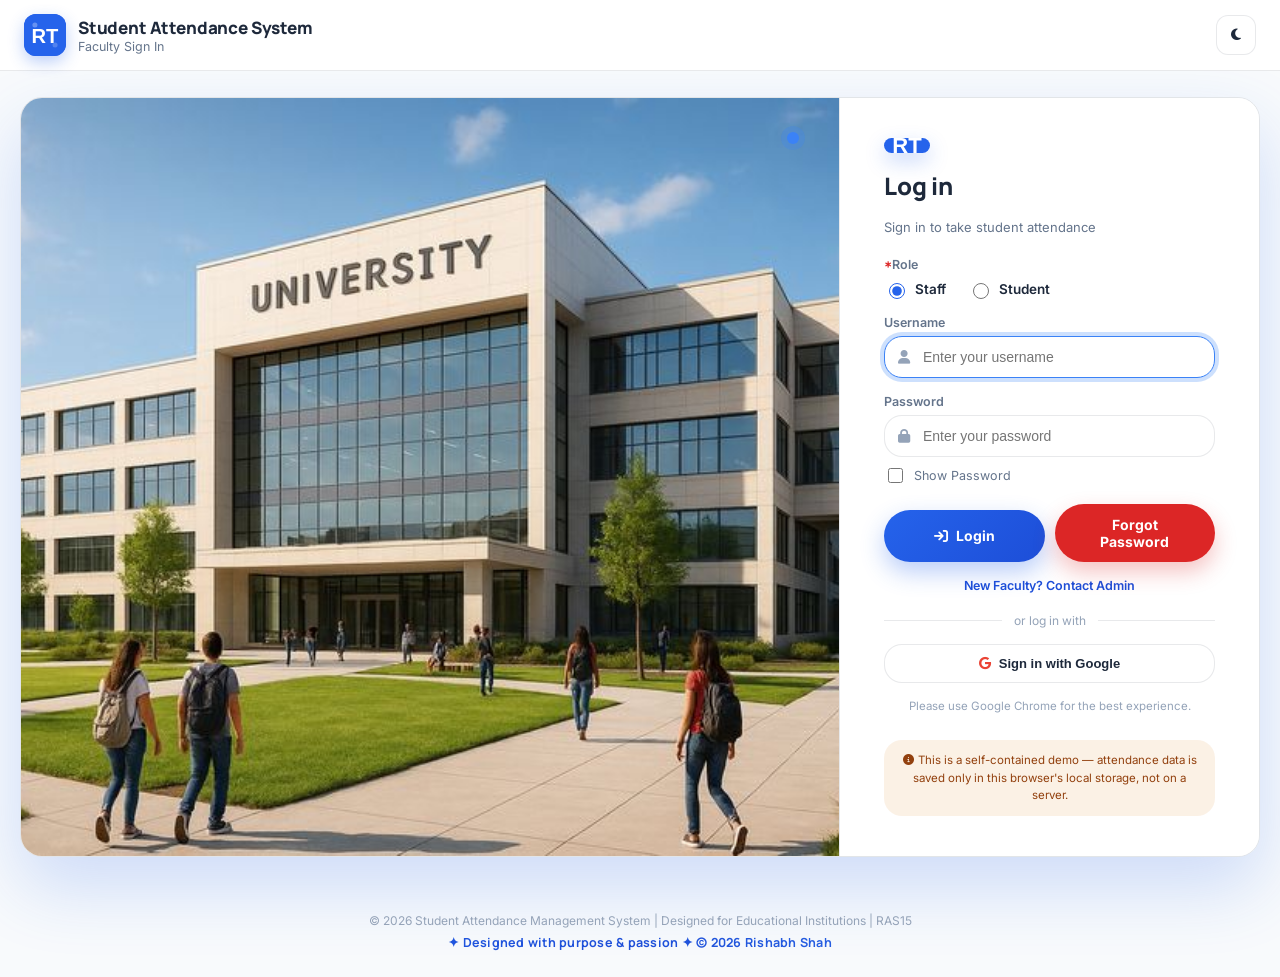
==== commit 40fb1b4a: "V.4 commit" ====
--- a/dashboard.html
+++ b/dashboard.html
@@ -1,5 +1,6 @@
 <!DOCTYPE html>
 <html lang="en">
+
 <head>
     <meta charset="UTF-8">
     <meta name="viewport" content="width=device-width, initial-scale=1.0">
@@ -9,6 +10,7 @@
     <link rel="stylesheet" href="https://cdnjs.cloudflare.com/ajax/libs/font-awesome/6.5.1/css/all.min.css">
     <script>try { document.documentElement.setAttribute('data-theme', localStorage.getItem('attendanceTheme') || 'light'); } catch (e) { document.documentElement.setAttribute('data-theme', 'light'); }</script>
 </head>
+
 <body>
     <div class="blob blob-1"></div>
     <div class="blob blob-2"></div>
@@ -36,12 +38,17 @@
 
     <nav class="app-nav no-print">
         <div class="app-nav-inner">
-            <a class="app-nav-link active" href="dashboard.html"><i class="fas fa-gauge-high"></i> <span class="nav-label">Dashboard</span></a>
-            <a class="app-nav-link" href="subject.html"><i class="fas fa-calendar-days"></i> <span class="nav-label">Timetable</span></a>
-            <a class="app-nav-link" href="#" id="nav-take-attendance"><i class="fas fa-clipboard-check"></i> <span class="nav-label">Take Attendance</span></a>
-            <a class="app-nav-link" href="reports.html"><i class="fas fa-chart-column"></i> <span class="nav-label">Reports</span></a>
+            <a class="app-nav-link active" href="dashboard.html"><i class="fas fa-gauge-high"></i> <span
+                    class="nav-label">Dashboard</span></a>
+            <a class="app-nav-link" href="subject.html"><i class="fas fa-calendar-days"></i> <span
+                    class="nav-label">Timetable</span></a>
+            <a class="app-nav-link" href="#" id="nav-take-attendance"><i class="fas fa-clipboard-check"></i> <span
+                    class="nav-label">Take Attendance</span></a>
+            <a class="app-nav-link" href="reports.html"><i class="fas fa-chart-column"></i> <span
+                    class="nav-label">Reports</span></a>
             <div class="app-nav-spacer"></div>
-            <button class="app-nav-link nav-logout" id="nav-logout"><i class="fas fa-arrow-right-from-bracket"></i> <span class="nav-label">Logout</span></button>
+            <button class="app-nav-link nav-logout" id="nav-logout"><i class="fas fa-arrow-right-from-bracket"></i>
+                <span class="nav-label">Logout</span></button>
         </div>
     </nav>
 
@@ -80,12 +87,14 @@
                 <div class="profile-card-name" id="profile-name">Teacher</div>
                 <span class="profile-badge"><i class="fas fa-circle-check"></i> Active Faculty</span>
                 <div class="profile-info-list">
-                    <div class="profile-info-row"><span>Faculty Name</span><span id="profile-faculty-name">—</span></div>
+                    <div class="profile-info-row"><span>Faculty Name</span><span id="profile-faculty-name">—</span>
+                    </div>
                     <div class="profile-info-row"><span>Role</span><span>Teaching Faculty</span></div>
                     <div class="profile-info-row"><span>Username</span><span id="profile-username">—</span></div>
                     <div class="profile-info-row"><span>Today's Date</span><span id="profile-date">—</span></div>
                     <div class="profile-info-row"><span>Total Subjects</span><span>9</span></div>
-                    <div class="profile-info-row"><span>Batches</span><span>Batch 1 (BCA) · Batch 2 (B.Sc. IT)</span></div>
+                    <div class="profile-info-row"><span>Batches</span><span>Batch 1 (BCA) · Batch 2 (B.Sc. IT)</span>
+                    </div>
                     <div class="profile-info-row"><span>System</span><span>Local Storage (offline)</span></div>
                 </div>
             </div>
@@ -131,4 +140,5 @@
     <script src="js/utils.js"></script>
     <script src="js/dashboard.js"></script>
 </body>
+
 </html>
--- a/css/style.css
+++ b/css/style.css
@@ -1,12 +1,4 @@
-/* ===================================================================
-   Student Attendance Management System
-   Design tokens: Classroom Light Theme — white/off-white surfaces,
-   confident blue primary, clear green/red present/absent signals.
-   Chosen for maximum readability in daylight classrooms.
-   =================================================================== */
-
 @import url('https://fonts.googleapis.com/css2?family=Manrope:wght@500;700;800&family=Inter:wght@400;500;600;700&family=JetBrains+Mono:wght@500&display=swap');
-
 :root {
     /* brand */
     --primary: #2563EB;
@@ -75,9 +67,12 @@
     --theory-text: #93C5FD;
 }
 
-* { box-sizing: border-box; }
-
-html, body {
+* {
+    box-sizing: border-box;
+}
+
+html,
+body {
     margin: 0;
     padding: 0;
     font-family: var(--font-body);
@@ -93,12 +88,28 @@
     display: flex;
     flex-direction: column;
 }
-.page, .login-shell { flex: 1 0 auto; width: 100%; }
-.main-footer { flex-shrink: 0; }
-
-h1, h2, h3, h4 { font-family: var(--font-display); margin: 0; }
-
-a { color: inherit; }
+
+.page,
+.login-shell {
+    flex: 1 0 auto;
+    width: 100%;
+}
+
+.main-footer {
+    flex-shrink: 0;
+}
+
+h1,
+h2,
+h3,
+h4 {
+    font-family: var(--font-display);
+    margin: 0;
+}
+
+a {
+    color: inherit;
+}
 
 /* ------------------------------------------------------------------ */
 /*  Floating blobs (ambient background)                               */
@@ -113,19 +124,59 @@
     pointer-events: none;
     animation: float-blob 16s ease-in-out infinite;
 }
-.blob-1 { width: 420px; height: 420px; background: var(--bg-blob-1); top: -120px; left: -100px; }
-.blob-2 { width: 380px; height: 380px; background: var(--bg-blob-2); bottom: -140px; right: -80px; animation-delay: -5s; }
-.blob-3 { width: 300px; height: 300px; background: var(--bg-blob-3); top: 45%; left: 60%; animation-delay: -10s; }
+
+.blob-1 {
+    width: 420px;
+    height: 420px;
+    background: var(--bg-blob-1);
+    top: -120px;
+    left: -100px;
+}
+
+.blob-2 {
+    width: 380px;
+    height: 380px;
+    background: var(--bg-blob-2);
+    bottom: -140px;
+    right: -80px;
+    animation-delay: -5s;
+}
+
+.blob-3 {
+    width: 300px;
+    height: 300px;
+    background: var(--bg-blob-3);
+    top: 45%;
+    left: 60%;
+    animation-delay: -10s;
+}
 
 @keyframes float-blob {
-    0%, 100% { transform: translate(0, 0) scale(1); }
-    33% { transform: translate(30px, -40px) scale(1.08); }
-    66% { transform: translate(-25px, 25px) scale(0.95); }
+
+    0%,
+    100% {
+        transform: translate(0, 0) scale(1);
+    }
+
+    33% {
+        transform: translate(30px, -40px) scale(1.08);
+    }
+
+    66% {
+        transform: translate(-25px, 25px) scale(0.95);
+    }
 }
 
 @media (prefers-reduced-motion: reduce) {
-    .blob { animation: none; }
-    * { animation-duration: 0.001ms !important; animation-iteration-count: 1 !important; transition-duration: 0.001ms !important; }
+    .blob {
+        animation: none;
+    }
+
+    * {
+        animation-duration: 0.001ms !important;
+        animation-iteration-count: 1 !important;
+        transition-duration: 0.001ms !important;
+    }
 }
 
 /* ------------------------------------------------------------------ */
@@ -142,8 +193,15 @@
 }
 
 @keyframes page-fade-in {
-    from { opacity: 0; transform: translateY(10px); }
-    to { opacity: 1; transform: translateY(0); }
+    from {
+        opacity: 0;
+        transform: translateY(10px);
+    }
+
+    to {
+        opacity: 1;
+        transform: translateY(0);
+    }
 }
 
 .glass-card {
@@ -181,12 +239,18 @@
     -webkit-backdrop-filter: blur(18px);
 }
 
-.brand { display: flex; align-items: center; gap: 12px; }
+.brand {
+    display: flex;
+    align-items: center;
+    gap: 12px;
+}
 
 .brand-mark {
-    width: 42px; height: 42px;
+    width: 42px;
+    height: 42px;
     border-radius: 12px;
-    display: grid; place-items: center;
+    display: grid;
+    place-items: center;
     background: linear-gradient(135deg, var(--primary), var(--secondary));
     color: #fff;
     font-size: 18px;
@@ -194,35 +258,72 @@
     overflow: hidden;
     flex-shrink: 0;
 }
-.brand-mark img { width: 100%; height: 100%; object-fit: cover; display: block; }
-
-.brand-text h1 { font-size: 17px; font-weight: 800; letter-spacing: -0.01em; }
-.brand-text p { margin: 0; font-size: 12.5px; color: var(--text-muted); }
-
-.topbar-actions { display: flex; align-items: center; gap: 10px; flex-wrap: wrap; }
+
+.brand-mark img {
+    width: 100%;
+    height: 100%;
+    object-fit: cover;
+    display: block;
+}
+
+.brand-text h1 {
+    font-size: 17px;
+    font-weight: 800;
+    letter-spacing: -0.01em;
+}
+
+.brand-text p {
+    margin: 0;
+    font-size: 12.5px;
+    color: var(--text-muted);
+}
+
+.topbar-actions {
+    display: flex;
+    align-items: center;
+    gap: 10px;
+    flex-wrap: wrap;
+}
 
 .chip {
-    display: flex; flex-direction: column;
+    display: flex;
+    flex-direction: column;
     padding: 6px 14px;
     border-radius: var(--radius-sm);
     background: rgba(59, 130, 246, 0.16);
     font-size: 12px;
     min-width: 92px;
 }
-.chip span:first-child { color: var(--text-faint); font-size: 10.5px; text-transform: uppercase; letter-spacing: 0.06em; }
-.chip span:last-child { font-weight: 700; font-size: 13px; }
+
+.chip span:first-child {
+    color: var(--text-faint);
+    font-size: 10.5px;
+    text-transform: uppercase;
+    letter-spacing: 0.06em;
+}
+
+.chip span:last-child {
+    font-weight: 700;
+    font-size: 13px;
+}
 
 .icon-btn {
-    width: 40px; height: 40px;
+    width: 40px;
+    height: 40px;
     border-radius: var(--radius-sm);
     border: 1px solid var(--surface-border);
     background: var(--surface-solid);
     color: var(--text);
-    display: grid; place-items: center;
+    display: grid;
+    place-items: center;
     cursor: pointer;
     transition: transform var(--transition), background var(--transition);
 }
-.icon-btn:hover { transform: translateY(-2px); background: rgba(59, 130, 246, 0.18); }
+
+.icon-btn:hover {
+    transform: translateY(-2px);
+    background: rgba(59, 130, 246, 0.18);
+}
 
 /* ------------------------------------------------------------------ */
 /*  App header + horizontal nav bar (ERP-style layout)                 */
@@ -230,53 +331,148 @@
 /* ------------------------------------------------------------------ */
 
 .app-header {
-    position: sticky; top: 0; z-index: 31;
-    display: flex; align-items: center; justify-content: space-between;
+    position: sticky;
+    top: 0;
+    z-index: 31;
+    display: flex;
+    align-items: center;
+    justify-content: space-between;
     gap: 16px;
     padding: 10px 24px;
     background: var(--surface-solid);
     border-bottom: 1px solid var(--surface-border);
 }
-.app-header-brand { display: flex; align-items: center; gap: 10px; }
-.app-header-brand img { width: 38px; height: 38px; border-radius: 10px; display: block; box-shadow: 0 4px 12px rgba(37,99,235,0.25); }
-.app-header-brand-text strong { display: block; font-size: 14.5px; font-weight: 800; line-height: 1.2; }
-.app-header-brand-text span { display: block; font-size: 10.5px; color: var(--text-muted); }
-
-.app-header-right { display: flex; align-items: center; gap: 12px; }
+
+.app-header-brand {
+    display: flex;
+    align-items: center;
+    gap: 10px;
+}
+
+.app-header-brand img {
+    width: 38px;
+    height: 38px;
+    border-radius: 10px;
+    display: block;
+    box-shadow: 0 4px 12px rgba(37, 99, 235, 0.25);
+}
+
+.app-header-brand-text strong {
+    display: block;
+    font-size: 14.5px;
+    font-weight: 800;
+    line-height: 1.2;
+}
+
+.app-header-brand-text span {
+    display: block;
+    font-size: 10.5px;
+    color: var(--text-muted);
+}
+
+.app-header-right {
+    display: flex;
+    align-items: center;
+    gap: 12px;
+}
+
 .app-avatar {
-    width: 38px; height: 38px; border-radius: 50%;
+    width: 38px;
+    height: 38px;
+    border-radius: 50%;
     background: linear-gradient(135deg, var(--primary), var(--secondary));
-    color: #fff; display: grid; place-items: center;
-    font-weight: 800; font-size: 13px; flex-shrink: 0;
-}
-.app-header-user { display: flex; align-items: center; gap: 10px; }
-.app-header-user-text { font-size: 12.5px; line-height: 1.3; }
-.app-header-user-text .greet { display: block; color: var(--text-muted); font-size: 11px; }
-.app-header-user-text strong { font-weight: 800; }
+    color: #fff;
+    display: grid;
+    place-items: center;
+    font-weight: 800;
+    font-size: 13px;
+    flex-shrink: 0;
+}
+
+.app-header-user {
+    display: flex;
+    align-items: center;
+    gap: 10px;
+}
+
+.app-header-user-text {
+    font-size: 12.5px;
+    line-height: 1.3;
+}
+
+.app-header-user-text .greet {
+    display: block;
+    color: var(--text-muted);
+    font-size: 11px;
+}
+
+.app-header-user-text strong {
+    font-weight: 800;
+}
 
 .app-nav {
-    position: sticky; top: 59px; z-index: 30;
+    position: sticky;
+    top: 59px;
+    z-index: 30;
     background: #111827;
     overflow-x: auto;
     scrollbar-width: thin;
 }
-.app-nav-inner { display: flex; align-items: center; gap: 2px; padding: 0 16px; min-width: max-content; }
+
+.app-nav-inner {
+    display: flex;
+    align-items: center;
+    gap: 2px;
+    padding: 0 16px;
+    min-width: max-content;
+}
+
 .app-nav-link {
-    display: flex; align-items: center; gap: 7px;
+    display: flex;
+    align-items: center;
+    gap: 7px;
     padding: 13px 16px;
-    color: rgba(255,255,255,0.68);
-    font-size: 13px; font-weight: 600; white-space: nowrap;
+    color: rgba(255, 255, 255, 0.68);
+    font-size: 13px;
+    font-weight: 600;
+    white-space: nowrap;
     border-bottom: 3px solid transparent;
     transition: var(--transition);
-    cursor: pointer; background: none; border-top: none; border-left: none; border-right: none;
+    cursor: pointer;
+    background: none;
+    border-top: none;
+    border-left: none;
+    border-right: none;
     text-decoration: none;
 }
-.app-nav-link i { font-size: 13px; }
-.app-nav-link:hover { color: #fff; background: rgba(255,255,255,0.06); }
-.app-nav-link.active { color: #fff; border-bottom-color: var(--accent); background: rgba(255,255,255,0.05); }
-.app-nav-spacer { flex: 1; }
-.app-nav-link.nav-logout { color: rgba(252,165,165,0.85); }
-.app-nav-link.nav-logout:hover { color: #FCA5A5; background: rgba(220,38,38,0.12); }
+
+.app-nav-link i {
+    font-size: 13px;
+}
+
+.app-nav-link:hover {
+    color: #fff;
+    background: rgba(255, 255, 255, 0.06);
+}
+
+.app-nav-link.active {
+    color: #fff;
+    border-bottom-color: var(--accent);
+    background: rgba(255, 255, 255, 0.05);
+}
+
+.app-nav-spacer {
+    flex: 1;
+}
+
+.app-nav-link.nav-logout {
+    color: rgba(252, 165, 165, 0.85);
+}
+
+.app-nav-link.nav-logout:hover {
+    color: #FCA5A5;
+    background: rgba(220, 38, 38, 0.12);
+}
 
 /* ------------------------------------------------------------------ */
 /*  Buttons                                                             */
@@ -297,17 +493,58 @@
     gap: 8px;
     transition: transform var(--transition), box-shadow var(--transition), opacity var(--transition);
 }
-.btn:disabled { opacity: 0.45; cursor: not-allowed; transform: none !important; }
-.btn:not(:disabled):hover { transform: translateY(-2px); }
-.btn:active:not(:disabled) { transform: translateY(0) scale(0.98); }
-
-.btn-primary { background: linear-gradient(135deg, var(--primary), var(--secondary)); color: #fff; box-shadow: 0 10px 24px rgba(37, 99, 235, 0.32); }
-.btn-success { background: linear-gradient(135deg, var(--success), #059669); color: #fff; box-shadow: 0 10px 24px rgba(34, 197, 94, 0.32); }
-.btn-outline { background: transparent; border: 1.5px solid var(--surface-border); color: var(--text); }
-.btn-outline:hover { border-color: var(--primary); color: var(--primary); }
-.btn-danger-ghost { background: rgba(239, 68, 68, 0.1); color: var(--danger); }
-.btn-sm { padding: 8px 16px; font-size: 12.5px; }
-.btn-block { width: 100%; justify-content: center; }
+
+.btn:disabled {
+    opacity: 0.45;
+    cursor: not-allowed;
+    transform: none !important;
+}
+
+.btn:not(:disabled):hover {
+    transform: translateY(-2px);
+}
+
+.btn:active:not(:disabled) {
+    transform: translateY(0) scale(0.98);
+}
+
+.btn-primary {
+    background: linear-gradient(135deg, var(--primary), var(--secondary));
+    color: #fff;
+    box-shadow: 0 10px 24px rgba(37, 99, 235, 0.32);
+}
+
+.btn-success {
+    background: linear-gradient(135deg, var(--success), #059669);
+    color: #fff;
+    box-shadow: 0 10px 24px rgba(34, 197, 94, 0.32);
+}
+
+.btn-outline {
+    background: transparent;
+    border: 1.5px solid var(--surface-border);
+    color: var(--text);
+}
+
+.btn-outline:hover {
+    border-color: var(--primary);
+    color: var(--primary);
+}
+
+.btn-danger-ghost {
+    background: rgba(239, 68, 68, 0.1);
+    color: var(--danger);
+}
+
+.btn-sm {
+    padding: 8px 16px;
+    font-size: 12.5px;
+}
+
+.btn-block {
+    width: 100%;
+    justify-content: center;
+}
 
 .ripple-circle {
     position: absolute;
@@ -317,7 +554,13 @@
     animation: ripple-anim 650ms ease-out;
     pointer-events: none;
 }
-@keyframes ripple-anim { to { transform: scale(1); opacity: 0; } }
+
+@keyframes ripple-anim {
+    to {
+        transform: scale(1);
+        opacity: 0;
+    }
+}
 
 /* ------------------------------------------------------------------ */
 /*  Login page — full-bleed split screen (illustration + form panel)   */
@@ -336,9 +579,15 @@
     min-height: 540px;
     max-height: 760px;
 }
+
 @media (max-height: 700px) {
-    .login-shell { min-height: 0; max-height: none; margin: 16px auto; }
-}
+    .login-shell {
+        min-height: 0;
+        max-height: none;
+        margin: 16px auto;
+    }
+}
+
 .login-card-frame {
     display: flex;
     width: 100%;
@@ -359,12 +608,29 @@
     justify-content: center;
     min-height: 320px;
 }
-.login-illustration svg { width: 100%; height: 100%; display: block; }
+
+.login-illustration svg {
+    width: 100%;
+    height: 100%;
+    display: block;
+}
+
+.login-illustration-photo {
+    width: 100%;
+    height: 100%;
+    object-fit: cover;
+    display: block;
+}
+
 .login-illustration-dot {
-    position: absolute; top: 34px; right: 40px;
-    width: 12px; height: 12px; border-radius: 50%;
+    position: absolute;
+    top: 34px;
+    right: 40px;
+    width: 12px;
+    height: 12px;
+    border-radius: 50%;
     background: var(--accent);
-    box-shadow: 0 0 0 6px rgba(59,130,246,0.25);
+    box-shadow: 0 0 0 6px rgba(59, 130, 246, 0.25);
 }
 
 /* -- Form panel (fixed width, light card-toned background) -- */
@@ -382,84 +648,237 @@
 }
 
 @keyframes card-pop {
-    from { opacity: 0; transform: translateY(14px); }
-    to { opacity: 1; transform: translateY(0); }
+    from {
+        opacity: 0;
+        transform: translateY(14px);
+    }
+
+    to {
+        opacity: 1;
+        transform: translateY(0);
+    }
 }
 
 .login-logo {
-    width: 46px; height: 46px;
+    width: 46px;
+    height: 46px;
     margin-bottom: 16px;
     border-radius: 13px;
     overflow: hidden;
     box-shadow: 0 8px 20px rgba(37, 99, 235, 0.26);
 }
-.login-logo img { width: 100%; height: 100%; object-fit: cover; display: block; }
-
-.login-form-panel h1 { font-size: 24px; font-weight: 800; margin-bottom: 4px; letter-spacing: -0.01em; }
-.login-form-panel > p.login-sub { color: var(--text-muted); font-size: 13px; margin-bottom: 22px; }
+
+.login-logo img {
+    width: 100%;
+    height: 100%;
+    object-fit: cover;
+    display: block;
+}
+
+.login-form-panel h1 {
+    font-size: 24px;
+    font-weight: 800;
+    margin-bottom: 4px;
+    letter-spacing: -0.01em;
+}
+
+.login-form-panel>p.login-sub {
+    color: var(--text-muted);
+    font-size: 13px;
+    margin-bottom: 22px;
+}
 
 /* Role selector (Staff / Student) */
-.login-role-group { margin-bottom: 16px; }
-.login-role-group > span.role-label { display: block; font-size: 12.5px; font-weight: 600; color: var(--text-muted); margin-bottom: 8px; }
-.login-role-options { display: flex; gap: 22px; }
-.login-role-option { display: flex; align-items: center; gap: 7px; cursor: pointer; font-size: 13.5px; font-weight: 600; }
-.login-role-option input[type="radio"] { width: 16px; height: 16px; accent-color: var(--primary); cursor: pointer; }
+.login-role-group {
+    margin-bottom: 16px;
+}
+
+.login-role-group>span.role-label {
+    display: block;
+    font-size: 12.5px;
+    font-weight: 600;
+    color: var(--text-muted);
+    margin-bottom: 8px;
+}
+
+.login-role-options {
+    display: flex;
+    gap: 22px;
+}
+
+.login-role-option {
+    display: flex;
+    align-items: center;
+    gap: 7px;
+    cursor: pointer;
+    font-size: 13.5px;
+    font-weight: 600;
+}
+
+.login-role-option input[type="radio"] {
+    width: 16px;
+    height: 16px;
+    accent-color: var(--primary);
+    cursor: pointer;
+}
 
 /* Two-button row: Login (primary) + Forgot Password (danger outline) */
-.login-btn-row { display: flex; gap: 10px; margin-top: 4px; }
-.login-btn-row .btn { flex: 1; justify-content: center; }
-.btn-danger-solid { background: var(--danger); color: #fff; box-shadow: 0 10px 22px rgba(220,38,38,0.28); }
-
-.login-checkbox-row { display: flex; align-items: center; gap: 8px; margin: -8px 0 18px; }
-.login-checkbox-row input[type="checkbox"] { width: 15px; height: 15px; accent-color: var(--primary); cursor: pointer; }
-.login-checkbox-row label { font-size: 12.5px; color: var(--text-muted); cursor: pointer; }
-
-.login-divider { display: flex; align-items: center; gap: 12px; margin: 20px 0 16px; color: var(--text-faint); font-size: 12px; }
-.login-divider::before, .login-divider::after { content: ""; flex: 1; height: 1px; background: var(--surface-border); }
-
-.login-social-row { display: flex; gap: 12px; }
+.login-btn-row {
+    display: flex;
+    gap: 10px;
+    margin-top: 4px;
+}
+
+.login-btn-row .btn {
+    flex: 1;
+    justify-content: center;
+}
+
+.btn-danger-solid {
+    background: var(--danger);
+    color: #fff;
+    box-shadow: 0 10px 22px rgba(220, 38, 38, 0.28);
+}
+
+.login-checkbox-row {
+    display: flex;
+    align-items: center;
+    gap: 8px;
+    margin: -8px 0 18px;
+}
+
+.login-checkbox-row input[type="checkbox"] {
+    width: 15px;
+    height: 15px;
+    accent-color: var(--primary);
+    cursor: pointer;
+}
+
+.login-checkbox-row label {
+    font-size: 12.5px;
+    color: var(--text-muted);
+    cursor: pointer;
+}
+
+.login-divider {
+    display: flex;
+    align-items: center;
+    gap: 12px;
+    margin: 20px 0 16px;
+    color: var(--text-faint);
+    font-size: 12px;
+}
+
+.login-divider::before,
+.login-divider::after {
+    content: "";
+    flex: 1;
+    height: 1px;
+    background: var(--surface-border);
+}
+
+.login-social-row {
+    display: flex;
+    gap: 12px;
+}
+
 .login-social-btn {
     flex: 1;
-    display: flex; align-items: center; justify-content: center;
+    display: flex;
+    align-items: center;
+    justify-content: center;
     gap: 8px;
     padding: 11px 14px;
     border-radius: var(--radius-md);
     border: 1.5px solid var(--surface-border);
     background: var(--surface-solid);
-    font-size: 13px; font-weight: 600; color: var(--text);
+    font-size: 13px;
+    font-weight: 600;
+    color: var(--text);
     cursor: pointer;
     transition: var(--transition);
 }
-.login-social-btn:hover { border-color: var(--accent); transform: translateY(-2px); box-shadow: var(--shadow-soft); }
-.login-social-btn i.fa-google { color: #EA4335; }
-.login-social-btn i.fa-microsoft { color: #00A4EF; }
-
-.login-browser-tip { text-align: center; font-size: 11.5px; color: var(--text-faint); margin-top: 16px; }
+
+.login-social-btn:hover {
+    border-color: var(--accent);
+    transform: translateY(-2px);
+    box-shadow: var(--shadow-soft);
+}
+
+.login-social-btn i.fa-google {
+    color: #EA4335;
+}
+
+.login-social-btn i.fa-microsoft {
+    color: #00A4EF;
+}
+
+.login-browser-tip {
+    text-align: center;
+    font-size: 11.5px;
+    color: var(--text-faint);
+    margin-top: 16px;
+}
 
 .login-notice-box {
     margin-top: 16px;
     padding: 12px 14px;
     border-radius: var(--radius-md);
-    background: rgba(217,119,6,0.1);
+    background: rgba(217, 119, 6, 0.1);
     color: #92400E;
     font-size: 11.5px;
     line-height: 1.5;
     text-align: center;
 }
-[data-theme="dark"] .login-notice-box { color: #FCD34D; }
-
-.login-hint-link { display: block; text-align: center; margin-top: 16px; font-size: 12.5px; color: #1D4ED8; text-decoration: none; font-weight: 600; }
-.login-hint-link:hover { text-decoration: underline; }
-
-.login-topbar { margin-bottom: 0; }
-
-.field { text-align: left; margin-bottom: 16px; }
-.field label { display: block; font-size: 12.5px; font-weight: 600; color: var(--text-muted); margin-bottom: 6px; }
+
+[data-theme="dark"] .login-notice-box {
+    color: #FCD34D;
+}
+
+.login-hint-link {
+    display: block;
+    text-align: center;
+    margin-top: 16px;
+    font-size: 12.5px;
+    color: #1D4ED8;
+    text-decoration: none;
+    font-weight: 600;
+}
+
+.login-hint-link:hover {
+    text-decoration: underline;
+}
+
+.login-topbar {
+    margin-bottom: 0;
+}
+
+.field {
+    text-align: left;
+    margin-bottom: 16px;
+}
+
+.field label {
+    display: block;
+    font-size: 12.5px;
+    font-weight: 600;
+    color: var(--text-muted);
+    margin-bottom: 6px;
+}
+
 .field-input {
     position: relative;
-    display: flex; align-items: center;
-}
-.field-input i { position: absolute; left: 14px; color: var(--text-faint); font-size: 14px; }
+    display: flex;
+    align-items: center;
+}
+
+.field-input i {
+    position: absolute;
+    left: 14px;
+    color: var(--text-faint);
+    font-size: 14px;
+}
+
 .field-input input {
     width: 100%;
     padding: 12px 14px 12px 38px;
@@ -471,62 +890,174 @@
     outline: none;
     transition: border-color var(--transition), box-shadow var(--transition);
 }
-.field-input input:focus { border-color: var(--accent); box-shadow: 0 0 0 4px rgba(59, 130, 246, 0.25); }
-
-.login-btn { margin-top: 6px; }
+
+.field-input input:focus {
+    border-color: var(--accent);
+    box-shadow: 0 0 0 4px rgba(59, 130, 246, 0.25);
+}
+
+.login-btn {
+    margin-top: 6px;
+}
 
 .alert {
-    display: flex; align-items: center; gap: 10px;
+    display: flex;
+    align-items: center;
+    gap: 10px;
     padding: 12px 16px;
     border-radius: var(--radius-md);
     font-size: 13.5px;
     margin-bottom: 16px;
     animation: alert-slide 260ms var(--transition);
 }
-@keyframes alert-slide { from { opacity: 0; transform: translateY(-6px); } to { opacity: 1; transform: translateY(0); } }
-.alert-info { background: rgba(59, 130, 246, 0.16); color: #1D4ED8; }
-.alert-warning { background: rgba(245, 158, 11, 0.14); color: #92400E; }
-.alert-danger { background: rgba(239, 68, 68, 0.12); color: #B91C1C; }
-.alert-success { background: rgba(34, 197, 94, 0.12); color: #065F46; }
-[data-theme="dark"] .alert-info { color: #FCD34D; }
-[data-theme="dark"] .alert-warning { color: #FCD34D; }
-[data-theme="dark"] .alert-danger { color: #FCA5A5; }
-[data-theme="dark"] .alert-success { color: #6EE7B7; }
-
-.shake { animation: shake 480ms ease-in-out; }
+
+@keyframes alert-slide {
+    from {
+        opacity: 0;
+        transform: translateY(-6px);
+    }
+
+    to {
+        opacity: 1;
+        transform: translateY(0);
+    }
+}
+
+.alert-info {
+    background: rgba(59, 130, 246, 0.16);
+    color: #1D4ED8;
+}
+
+.alert-warning {
+    background: rgba(245, 158, 11, 0.14);
+    color: #92400E;
+}
+
+.alert-danger {
+    background: rgba(239, 68, 68, 0.12);
+    color: #B91C1C;
+}
+
+.alert-success {
+    background: rgba(34, 197, 94, 0.12);
+    color: #065F46;
+}
+
+[data-theme="dark"] .alert-info {
+    color: #FCD34D;
+}
+
+[data-theme="dark"] .alert-warning {
+    color: #FCD34D;
+}
+
+[data-theme="dark"] .alert-danger {
+    color: #FCA5A5;
+}
+
+[data-theme="dark"] .alert-success {
+    color: #6EE7B7;
+}
+
+.shake {
+    animation: shake 480ms ease-in-out;
+}
+
 @keyframes shake {
-    0%, 100% { transform: translateX(0); }
-    20%, 60% { transform: translateX(-8px); }
-    40%, 80% { transform: translateX(8px); }
-}
-
-.login-hint { margin-top: 18px; font-size: 11.5px; color: var(--text-faint); }
+
+    0%,
+    100% {
+        transform: translateX(0);
+    }
+
+    20%,
+    60% {
+        transform: translateX(-8px);
+    }
+
+    40%,
+    80% {
+        transform: translateX(8px);
+    }
+}
+
+.login-hint {
+    margin-top: 18px;
+    font-size: 11.5px;
+    color: var(--text-faint);
+}
 
 /* ------------------------------------------------------------------ */
 /*  Section titles / cards                                             */
 /* ------------------------------------------------------------------ */
 
-.section-card { padding: 22px 24px; margin-bottom: 22px; }
+.section-card {
+    padding: 22px 24px;
+    margin-bottom: 22px;
+}
+
 .section-title {
-    display: flex; align-items: center; gap: 10px;
-    font-size: 15.5px; font-weight: 800;
+    display: flex;
+    align-items: center;
+    gap: 10px;
+    font-size: 15.5px;
+    font-weight: 800;
     margin-bottom: 16px;
 }
-.section-title i { color: var(--primary); }
-.section-sub { font-size: 12.5px; color: var(--text-muted); margin: -8px 0 16px; }
+
+.section-title i {
+    color: var(--primary);
+}
+
+.section-sub {
+    font-size: 12.5px;
+    color: var(--text-muted);
+    margin: -8px 0 16px;
+}
 
 /* ------------------------------------------------------------------ */
 /*  Weekly timetable grid                                              */
 /* ------------------------------------------------------------------ */
 
-.timetable-legend { display: flex; gap: 18px; flex-wrap: wrap; margin-bottom: 16px; font-size: 12px; color: var(--text-muted); }
-.timetable-legend span { display: inline-flex; align-items: center; gap: 6px; }
-.legend-dot { width: 10px; height: 10px; border-radius: 3px; display: inline-block; }
-.legend-dot.dot-theory { background: var(--theory-border); }
-.legend-dot.dot-lab { background: var(--lab-border); }
-.legend-dot.dot-today { background: var(--primary); }
-
-.timetable-wrap { overflow-x: auto; padding-bottom: 6px; }
+.timetable-legend {
+    display: flex;
+    gap: 18px;
+    flex-wrap: wrap;
+    margin-bottom: 16px;
+    font-size: 12px;
+    color: var(--text-muted);
+}
+
+.timetable-legend span {
+    display: inline-flex;
+    align-items: center;
+    gap: 6px;
+}
+
+.legend-dot {
+    width: 10px;
+    height: 10px;
+    border-radius: 3px;
+    display: inline-block;
+}
+
+.legend-dot.dot-theory {
+    background: var(--theory-border);
+}
+
+.legend-dot.dot-lab {
+    background: var(--lab-border);
+}
+
+.legend-dot.dot-today {
+    background: var(--primary);
+}
+
+.timetable-wrap {
+    overflow-x: auto;
+    padding-bottom: 6px;
+}
+
 table.timetable {
     border-collapse: separate;
     border-spacing: 8px;
@@ -534,6 +1065,7 @@
     min-width: 780px;
     table-layout: fixed;
 }
+
 table.timetable th.period-col,
 table.timetable td.period-col {
     width: 92px;
@@ -541,6 +1073,7 @@
     left: 0;
     z-index: 3;
 }
+
 table.timetable thead th {
     padding: 10px 8px;
     text-align: center;
@@ -549,22 +1082,34 @@
     color: var(--text-muted);
     background: transparent;
 }
+
 table.timetable thead th.day-head {
     border-radius: var(--radius-sm);
     background: var(--surface-solid);
     border: 1.5px solid var(--surface-border);
     padding: 10px 6px;
 }
+
 table.timetable thead th.day-head.is-today {
     background: linear-gradient(135deg, var(--primary), var(--secondary));
     color: #fff;
     border-color: transparent;
     box-shadow: inset 0 -3px 0 var(--accent);
 }
-table.timetable thead th.day-head .day-name { display: block; font-size: 13px; }
+
+table.timetable thead th.day-head .day-name {
+    display: block;
+    font-size: 13px;
+}
+
 table.timetable thead th.day-head .day-tag {
-    display: block; font-size: 9.5px; font-weight: 700; text-transform: uppercase;
-    letter-spacing: 0.06em; margin-top: 2px; opacity: 0.75;
+    display: block;
+    font-size: 9.5px;
+    font-weight: 700;
+    text-transform: uppercase;
+    letter-spacing: 0.06em;
+    margin-top: 2px;
+    opacity: 0.75;
 }
 
 td.period-col {
@@ -595,330 +1140,929 @@
     gap: 4px;
     overflow: hidden;
 }
-.timetable-cell:hover { transform: translateY(-2px); box-shadow: var(--shadow-soft); border-color: var(--primary-light); }
-.timetable-cell.type-lab { border-left: 4px solid var(--lab-border); background: var(--lab-bg); }
-.timetable-cell.type-theory { border-left: 4px solid var(--theory-border); background: var(--theory-bg); }
-.timetable-cell.type-lab:hover, .timetable-cell.type-theory:hover { filter: brightness(0.98); }
+
+.timetable-cell:hover {
+    transform: translateY(-2px);
+    box-shadow: var(--shadow-soft);
+    border-color: var(--primary-light);
+}
+
+.timetable-cell.type-lab {
+    border-left: 4px solid var(--lab-border);
+    background: var(--lab-bg);
+}
+
+.timetable-cell.type-theory {
+    border-left: 4px solid var(--theory-border);
+    background: var(--theory-bg);
+}
+
+.timetable-cell.type-lab:hover,
+.timetable-cell.type-theory:hover {
+    filter: brightness(0.98);
+}
+
 .timetable-cell.selected {
     border-color: var(--primary);
     background: rgba(59, 130, 246, 0.16);
     box-shadow: 0 0 0 3px rgba(59, 130, 246, 0.32);
 }
+
 .timetable-cell.is-empty {
     cursor: default;
     background: transparent;
     border-style: dashed;
     opacity: 0.4;
 }
-.timetable-cell.is-empty:hover { transform: none; box-shadow: none; }
-
-.cell-time { font-family: var(--font-mono); font-size: 10px; color: var(--text-muted); }
-.cell-subject { font-size: 12px; font-weight: 700; line-height: 1.25; }
+
+.timetable-cell.is-empty:hover {
+    transform: none;
+    box-shadow: none;
+}
+
+.cell-time {
+    font-family: var(--font-mono);
+    font-size: 10px;
+    color: var(--text-muted);
+}
+
+.cell-subject {
+    font-size: 12px;
+    font-weight: 700;
+    line-height: 1.25;
+}
+
 .cell-badge {
-    position: absolute; top: 7px; right: 7px;
-    font-size: 8.5px; font-weight: 800; text-transform: uppercase; letter-spacing: 0.04em;
-    padding: 2px 7px; border-radius: var(--radius-pill);
-}
-.cell-badge.type-lab { background: rgba(234, 179, 8, 0.22); color: var(--lab-text); }
-.cell-badge.type-theory { background: rgba(37, 99, 235, 0.14); color: var(--theory-text); }
+    position: absolute;
+    top: 7px;
+    right: 7px;
+    font-size: 8.5px;
+    font-weight: 800;
+    text-transform: uppercase;
+    letter-spacing: 0.04em;
+    padding: 2px 7px;
+    border-radius: var(--radius-pill);
+}
+
+.cell-badge.type-lab {
+    background: rgba(234, 179, 8, 0.22);
+    color: var(--lab-text);
+}
+
+.cell-badge.type-theory {
+    background: rgba(37, 99, 235, 0.14);
+    color: var(--theory-text);
+}
+
 .cell-check {
-    position: absolute; bottom: 7px; right: 7px;
-    width: 18px; height: 18px; border-radius: 50%;
-    background: var(--primary); color: #fff;
-    display: grid; place-items: center; font-size: 9px;
-    opacity: 0; transform: scale(0.5);
+    position: absolute;
+    bottom: 7px;
+    right: 7px;
+    width: 18px;
+    height: 18px;
+    border-radius: 50%;
+    background: var(--primary);
+    color: #fff;
+    display: grid;
+    place-items: center;
+    font-size: 9px;
+    opacity: 0;
+    transform: scale(0.5);
     transition: var(--transition);
 }
-.timetable-cell.selected .cell-check { opacity: 1; transform: scale(1); }
+
+.timetable-cell.selected .cell-check {
+    opacity: 1;
+    transform: scale(1);
+}
 
 .cell-taken {
-    position: absolute; top: 7px; left: 7px;
-    color: var(--success); font-size: 14px;
-    filter: drop-shadow(0 1px 1px rgba(0,0,0,0.08));
-}
-
-@keyframes rise-in { from { opacity: 0; transform: translateY(10px); } to { opacity: 1; transform: translateY(0); } }
+    position: absolute;
+    top: 7px;
+    left: 7px;
+    color: var(--success);
+    font-size: 14px;
+    filter: drop-shadow(0 1px 1px rgba(0, 0, 0, 0.08));
+}
+
+@keyframes rise-in {
+    from {
+        opacity: 0;
+        transform: translateY(10px);
+    }
+
+    to {
+        opacity: 1;
+        transform: translateY(0);
+    }
+}
 
 /* Batch cards */
-.batch-grid { display: grid; grid-template-columns: repeat(auto-fit, minmax(220px, 1fr)); gap: 14px; }
+.batch-grid {
+    display: grid;
+    grid-template-columns: repeat(auto-fit, minmax(220px, 1fr));
+    gap: 14px;
+}
+
 .batch-card {
-    padding: 18px; border-radius: var(--radius-md);
+    padding: 18px;
+    border-radius: var(--radius-md);
     border: 1.5px solid var(--surface-border);
     background: var(--surface-solid);
-    cursor: pointer; transition: var(--transition);
-    display: flex; align-items: center; gap: 14px;
-}
-.batch-card:hover { transform: translateY(-3px); box-shadow: var(--shadow-soft); }
-.batch-card.selected { border-color: var(--secondary); background: rgba(124, 58, 237, 0.08); box-shadow: 0 0 0 3px rgba(124,58,237,.16); }
+    cursor: pointer;
+    transition: var(--transition);
+    display: flex;
+    align-items: center;
+    gap: 14px;
+}
+
+.batch-card:hover {
+    transform: translateY(-3px);
+    box-shadow: var(--shadow-soft);
+}
+
+.batch-card.selected {
+    border-color: var(--secondary);
+    background: rgba(124, 58, 237, 0.08);
+    box-shadow: 0 0 0 3px rgba(124, 58, 237, .16);
+}
+
 .batch-icon {
-    width: 46px; height: 46px; border-radius: 12px;
-    display: grid; place-items: center; font-size: 18px; color: #fff;
+    width: 46px;
+    height: 46px;
+    border-radius: 12px;
+    display: grid;
+    place-items: center;
+    font-size: 18px;
+    color: #fff;
     background: linear-gradient(135deg, var(--secondary), var(--accent));
     flex-shrink: 0;
 }
-.batch-name { font-weight: 700; font-size: 14.5px; }
-.batch-meta { font-size: 12px; color: var(--text-muted); }
+
+.batch-name {
+    font-weight: 700;
+    font-size: 14.5px;
+}
+
+.batch-meta {
+    font-size: 12px;
+    color: var(--text-muted);
+}
 
 .selected-summary {
     display: none;
     margin-top: 6px;
     padding: 16px 18px;
     border-radius: var(--radius-md);
-    background: linear-gradient(135deg, rgba(59,130,246,.16), rgba(37,99,235,.06));
+    background: linear-gradient(135deg, rgba(59, 130, 246, .16), rgba(37, 99, 235, .06));
     border: 1px dashed var(--primary-light);
 }
-.selected-summary.show { display: grid; grid-template-columns: repeat(auto-fit, minmax(140px, 1fr)); gap: 12px; animation: rise-in 300ms var(--transition); }
-.selected-summary .label { font-size: 11px; color: var(--text-muted); text-transform: uppercase; letter-spacing: .05em; }
-.selected-summary .value { font-weight: 700; font-size: 14px; margin-top: 3px; }
+
+.selected-summary.show {
+    display: grid;
+    grid-template-columns: repeat(auto-fit, minmax(140px, 1fr));
+    gap: 12px;
+    animation: rise-in 300ms var(--transition);
+}
+
+.selected-summary .label {
+    font-size: 11px;
+    color: var(--text-muted);
+    text-transform: uppercase;
+    letter-spacing: .05em;
+}
+
+.selected-summary .value {
+    font-weight: 700;
+    font-size: 14px;
+    margin-top: 3px;
+}
 
 /* ------------------------------------------------------------------ */
 /*  Dashboard stat cards                                               */
 /* ------------------------------------------------------------------ */
 
-.dash-grid { display: grid; grid-template-columns: repeat(auto-fit, minmax(190px, 1fr)); gap: 16px; margin-bottom: 22px; }
+.dash-grid {
+    display: grid;
+    grid-template-columns: repeat(auto-fit, minmax(190px, 1fr));
+    gap: 16px;
+    margin-bottom: 22px;
+}
+
 .dash-card {
-    padding: 18px; border-radius: var(--radius-lg);
-    display: flex; flex-direction: column; gap: 8px;
+    padding: 18px;
+    border-radius: var(--radius-lg);
+    display: flex;
+    flex-direction: column;
+    gap: 8px;
     animation: rise-in 380ms var(--transition) backwards;
 }
+
 .dash-card .dash-icon {
-    width: 38px; height: 38px; border-radius: 10px;
-    display: grid; place-items: center; color: #fff; font-size: 15px;
-}
-.dash-card .dash-value { font-size: 26px; font-weight: 800; font-family: var(--font-display); }
-.dash-card .dash-label { font-size: 12px; color: var(--text-muted); }
-.dash-total .dash-icon { background: linear-gradient(135deg, var(--primary), var(--secondary)); }
-.dash-present .dash-icon { background: linear-gradient(135deg, var(--success), #059669); }
-.dash-absent .dash-icon { background: linear-gradient(135deg, var(--danger), #B91C1C); }
-.dash-progress .dash-icon { background: linear-gradient(135deg, var(--accent), #0891B2); }
-
-.progress-bar { height: 8px; border-radius: var(--radius-pill); background: rgba(148,163,184,.25); overflow: hidden; }
-.progress-fill { height: 100%; border-radius: var(--radius-pill); background: linear-gradient(90deg, var(--accent), var(--primary)); transition: width 500ms var(--transition); }
+    width: 38px;
+    height: 38px;
+    border-radius: 10px;
+    display: grid;
+    place-items: center;
+    color: #fff;
+    font-size: 15px;
+}
+
+.dash-card .dash-value {
+    font-size: 26px;
+    font-weight: 800;
+    font-family: var(--font-display);
+}
+
+.dash-card .dash-label {
+    font-size: 12px;
+    color: var(--text-muted);
+}
+
+.dash-total .dash-icon {
+    background: linear-gradient(135deg, var(--primary), var(--secondary));
+}
+
+.dash-present .dash-icon {
+    background: linear-gradient(135deg, var(--success), #059669);
+}
+
+.dash-absent .dash-icon {
+    background: linear-gradient(135deg, var(--danger), #B91C1C);
+}
+
+.dash-progress .dash-icon {
+    background: linear-gradient(135deg, var(--accent), #0891B2);
+}
+
+.progress-bar {
+    height: 8px;
+    border-radius: var(--radius-pill);
+    background: rgba(148, 163, 184, .25);
+    overflow: hidden;
+}
+
+.progress-fill {
+    height: 100%;
+    border-radius: var(--radius-pill);
+    background: linear-gradient(90deg, var(--accent), var(--primary));
+    transition: width 500ms var(--transition);
+}
 
 /* ------------------------------------------------------------------ */
 /*  Dashboard page — profile card + notifications/activity panel        */
 /* ------------------------------------------------------------------ */
 
-.dashboard-columns { display: grid; grid-template-columns: 340px 1fr; gap: 22px; align-items: start; }
-
-.profile-card { padding: 0; text-align: center; overflow: hidden; }
+.dashboard-columns {
+    display: grid;
+    grid-template-columns: 340px 1fr;
+    gap: 22px;
+    align-items: start;
+}
+
+.profile-card {
+    padding: 0;
+    text-align: center;
+    overflow: hidden;
+}
+
 .profile-card-photo {
-    width: 104px; height: 104px; border-radius: 50%;
+    width: 104px;
+    height: 104px;
+    border-radius: 50%;
     margin: 30px auto 14px;
     background: linear-gradient(135deg, var(--primary), var(--secondary));
-    color: #fff; display: grid; place-items: center;
-    font-size: 32px; font-weight: 800;
-    box-shadow: 0 10px 26px rgba(37,99,235,.28);
-}
-.profile-card-name { font-size: 16px; font-weight: 800; margin-bottom: 8px; letter-spacing: -0.01em; }
+    color: #fff;
+    display: grid;
+    place-items: center;
+    font-size: 32px;
+    font-weight: 800;
+    box-shadow: 0 10px 26px rgba(37, 99, 235, .28);
+}
+
+.profile-card-name {
+    font-size: 16px;
+    font-weight: 800;
+    margin-bottom: 8px;
+    letter-spacing: -0.01em;
+}
+
 .profile-badge {
-    display: inline-block; padding: 4px 14px; border-radius: var(--radius-pill);
-    background: rgba(22,163,74,.14); color: var(--success);
-    font-size: 11.5px; font-weight: 700; margin-bottom: 22px;
-}
-.profile-info-list { text-align: left; border-top: 1px solid var(--surface-border); }
+    display: inline-block;
+    padding: 4px 14px;
+    border-radius: var(--radius-pill);
+    background: rgba(22, 163, 74, .14);
+    color: var(--success);
+    font-size: 11.5px;
+    font-weight: 700;
+    margin-bottom: 22px;
+}
+
+.profile-info-list {
+    text-align: left;
+    border-top: 1px solid var(--surface-border);
+}
+
 .profile-info-row {
-    display: flex; justify-content: space-between; gap: 10px;
-    padding: 12px 22px; font-size: 12.5px;
+    display: flex;
+    justify-content: space-between;
+    gap: 10px;
+    padding: 12px 22px;
+    font-size: 12.5px;
     border-bottom: 1px solid var(--surface-border);
 }
-.profile-info-row:last-child { border-bottom: none; padding-bottom: 22px; }
-.profile-info-row span:first-child { color: var(--text-muted); }
-.profile-info-row span:last-child { font-weight: 700; text-align: right; }
-
-.notif-card { padding: 0; overflow: hidden; }
+
+.profile-info-row:last-child {
+    border-bottom: none;
+    padding-bottom: 22px;
+}
+
+.profile-info-row span:first-child {
+    color: var(--text-muted);
+}
+
+.profile-info-row span:last-child {
+    font-weight: 700;
+    text-align: right;
+}
+
+.notif-card {
+    padding: 0;
+    overflow: hidden;
+}
+
 .notif-card-header {
-    display: flex; align-items: center; gap: 8px;
-    padding: 20px 22px 0; font-weight: 800; font-size: 14.5px;
-}
-.notif-card-header i { color: var(--primary); }
-.notif-tabs { display: flex; gap: 22px; padding: 14px 22px 0; border-bottom: 1px solid var(--surface-border); }
+    display: flex;
+    align-items: center;
+    gap: 8px;
+    padding: 20px 22px 0;
+    font-weight: 800;
+    font-size: 14.5px;
+}
+
+.notif-card-header i {
+    color: var(--primary);
+}
+
+.notif-tabs {
+    display: flex;
+    gap: 22px;
+    padding: 14px 22px 0;
+    border-bottom: 1px solid var(--surface-border);
+}
+
 .notif-tab {
-    padding: 8px 2px 12px; font-size: 13px; font-weight: 700;
-    color: var(--text-muted); cursor: pointer;
+    padding: 8px 2px 12px;
+    font-size: 13px;
+    font-weight: 700;
+    color: var(--text-muted);
+    cursor: pointer;
     border-bottom: 2.5px solid transparent;
     transition: var(--transition);
-    background: none; border-top: none; border-left: none; border-right: none;
-}
-.notif-tab.active { color: var(--primary); border-bottom-color: var(--primary); }
-.notif-tab:hover:not(.active) { color: var(--text); }
-.notif-list { padding: 10px 10px 20px; max-height: 460px; overflow-y: auto; }
+    background: none;
+    border-top: none;
+    border-left: none;
+    border-right: none;
+}
+
+.notif-tab.active {
+    color: var(--primary);
+    border-bottom-color: var(--primary);
+}
+
+.notif-tab:hover:not(.active) {
+    color: var(--text);
+}
+
+.notif-list {
+    padding: 10px 10px 20px;
+    max-height: 460px;
+    overflow-y: auto;
+}
+
 .notif-item {
-    display: flex; align-items: flex-start; gap: 12px;
-    padding: 12px 12px; border-radius: var(--radius-md);
-    transition: var(--transition); cursor: default;
-}
-.notif-item.clickable { cursor: pointer; }
-.notif-item:hover { background: rgba(37,99,235,.06); }
+    display: flex;
+    align-items: flex-start;
+    gap: 12px;
+    padding: 12px 12px;
+    border-radius: var(--radius-md);
+    transition: var(--transition);
+    cursor: default;
+}
+
+.notif-item.clickable {
+    cursor: pointer;
+}
+
+.notif-item:hover {
+    background: rgba(37, 99, 235, .06);
+}
+
 .notif-icon {
-    width: 32px; height: 32px; border-radius: 9px; flex-shrink: 0;
-    display: grid; place-items: center; font-size: 13px; color: #fff;
+    width: 32px;
+    height: 32px;
+    border-radius: 9px;
+    flex-shrink: 0;
+    display: grid;
+    place-items: center;
+    font-size: 13px;
+    color: #fff;
     background: linear-gradient(135deg, var(--primary), var(--secondary));
 }
-.notif-icon.icon-success { background: linear-gradient(135deg, var(--success), #059669); }
-.notif-icon.icon-warning { background: linear-gradient(135deg, var(--warning), #B45309); }
-.notif-text { flex: 1; font-size: 13px; line-height: 1.45; }
-.notif-text .notif-sub { display: block; font-size: 11.5px; color: var(--text-muted); margin-top: 2px; }
-.notif-date { font-size: 11px; color: var(--text-faint); white-space: nowrap; flex-shrink: 0; padding-top: 2px; }
-
-.quick-links-row { display: grid; grid-template-columns: repeat(auto-fit, minmax(150px, 1fr)); gap: 12px; margin-top: 22px; }
+
+.notif-icon.icon-success {
+    background: linear-gradient(135deg, var(--success), #059669);
+}
+
+.notif-icon.icon-warning {
+    background: linear-gradient(135deg, var(--warning), #B45309);
+}
+
+.notif-text {
+    flex: 1;
+    font-size: 13px;
+    line-height: 1.45;
+}
+
+.notif-text .notif-sub {
+    display: block;
+    font-size: 11.5px;
+    color: var(--text-muted);
+    margin-top: 2px;
+}
+
+.notif-date {
+    font-size: 11px;
+    color: var(--text-faint);
+    white-space: nowrap;
+    flex-shrink: 0;
+    padding-top: 2px;
+}
+
+.quick-links-row {
+    display: grid;
+    grid-template-columns: repeat(auto-fit, minmax(150px, 1fr));
+    gap: 12px;
+    margin-top: 22px;
+}
+
 .quick-link-card {
-    display: flex; flex-direction: column; align-items: flex-start; gap: 10px;
-    padding: 18px; text-decoration: none; color: var(--text);
+    display: flex;
+    flex-direction: column;
+    align-items: flex-start;
+    gap: 10px;
+    padding: 18px;
+    text-decoration: none;
+    color: var(--text);
     transition: var(--transition);
 }
-.quick-link-card:hover { transform: translateY(-3px); }
-.quick-link-card i { font-size: 20px; color: var(--primary); }
-.quick-link-card strong { font-size: 13.5px; }
-.quick-link-card span { font-size: 11.5px; color: var(--text-muted); }
+
+.quick-link-card:hover {
+    transform: translateY(-3px);
+}
+
+.quick-link-card i {
+    font-size: 20px;
+    color: var(--primary);
+}
+
+.quick-link-card strong {
+    font-size: 13.5px;
+}
+
+.quick-link-card span {
+    font-size: 11.5px;
+    color: var(--text-muted);
+}
 
 /* ------------------------------------------------------------------ */
 /*  Toolbar / search / filters                                         */
 /* ------------------------------------------------------------------ */
 
-.toolbar { display: flex; gap: 12px; flex-wrap: wrap; align-items: center; margin-bottom: 16px; }
-.search-input-wrap { position: relative; flex: 1; min-width: 220px; }
-.search-input-wrap i { position: absolute; left: 14px; top: 50%; transform: translateY(-50%); color: var(--text-faint); }
+.toolbar {
+    display: flex;
+    gap: 12px;
+    flex-wrap: wrap;
+    align-items: center;
+    margin-bottom: 16px;
+}
+
+.search-input-wrap {
+    position: relative;
+    flex: 1;
+    min-width: 220px;
+}
+
+.search-input-wrap i {
+    position: absolute;
+    left: 14px;
+    top: 50%;
+    transform: translateY(-50%);
+    color: var(--text-faint);
+}
+
 .search-input {
-    width: 100%; padding: 11px 14px 11px 38px;
+    width: 100%;
+    padding: 11px 14px 11px 38px;
     border-radius: var(--radius-pill);
     border: 1.5px solid var(--surface-border);
-    background: var(--surface-solid); color: var(--text);
-    font-size: 13.5px; outline: none;
+    background: var(--surface-solid);
+    color: var(--text);
+    font-size: 13.5px;
+    outline: none;
     transition: var(--transition);
 }
-.search-input:focus { border-color: var(--primary); box-shadow: 0 0 0 4px rgba(79,70,229,.12); }
+
+.search-input:focus {
+    border-color: var(--primary);
+    box-shadow: 0 0 0 4px rgba(79, 70, 229, .12);
+}
+
 .filter-select {
-    padding: 10px 14px; border-radius: var(--radius-pill);
+    padding: 10px 14px;
+    border-radius: var(--radius-pill);
     border: 1.5px solid var(--surface-border);
-    background: var(--surface-solid); color: var(--text);
-    font-size: 13px; cursor: pointer;
-}
-.bulk-actions { display: flex; gap: 8px; flex-wrap: wrap; }
+    background: var(--surface-solid);
+    color: var(--text);
+    font-size: 13px;
+    cursor: pointer;
+}
+
+.bulk-actions {
+    display: flex;
+    gap: 8px;
+    flex-wrap: wrap;
+}
 
 /* ------------------------------------------------------------------ */
 /*  Student table                                                      */
 /* ------------------------------------------------------------------ */
 
-.table-wrap { overflow-x: auto; border-radius: var(--radius-md); }
-table.student-table { width: 100%; border-collapse: collapse; font-size: 13.5px; min-width: 560px; }
+.table-wrap {
+    overflow-x: auto;
+    border-radius: var(--radius-md);
+}
+
+table.student-table {
+    width: 100%;
+    border-collapse: collapse;
+    font-size: 13.5px;
+    min-width: 560px;
+}
+
 table.student-table thead th {
-    text-align: left; padding: 12px 14px;
-    font-size: 11.5px; text-transform: uppercase; letter-spacing: .04em;
-    color: var(--text-muted); border-bottom: 1.5px solid var(--surface-border);
-    position: sticky; top: 0; background: var(--surface-solid);
-}
+    text-align: left;
+    padding: 12px 14px;
+    font-size: 11.5px;
+    text-transform: uppercase;
+    letter-spacing: .04em;
+    color: var(--text-muted);
+    border-bottom: 1.5px solid var(--surface-border);
+    position: sticky;
+    top: 0;
+    background: var(--surface-solid);
+}
+
 table.student-table tbody tr {
     animation: row-in 320ms var(--transition) backwards;
     transition: background var(--transition);
     border-left: 3px solid transparent;
 }
-table.student-table tbody tr:hover { background: rgba(59, 130, 246, 0.08); }
-table.student-table tbody tr.row-present { border-left-color: var(--success); }
-table.student-table tbody tr.row-absent { border-left-color: var(--danger); }
-table.student-table tbody td { padding: 12px 14px; border-bottom: 1px solid var(--surface-border); vertical-align: middle; }
-@keyframes row-in { from { opacity: 0; transform: translateX(-8px); } to { opacity: 1; transform: translateX(0); } }
-
-.student-name { font-weight: 700; }
-.student-meta { font-size: 11.5px; color: var(--text-muted); }
-.enroll-code { font-family: var(--font-mono); font-size: 12.5px; }
-.student-enroll-mobile { display: none; }
-
-.course-pill { display: inline-block; padding: 3px 10px; border-radius: var(--radius-pill); font-size: 11px; font-weight: 700; background: rgba(37,99,235,.1); color: var(--secondary); }
-[data-theme="dark"] .course-pill { color: var(--text-muted); }
-
-.status-pill { display: inline-flex; align-items: center; gap: 5px; font-size: 11.5px; font-weight: 700; padding: 4px 10px; border-radius: var(--radius-pill); }
-.status-present { background: rgba(34,197,94,.14); color: var(--success); }
-.status-absent { background: rgba(220,38,38,.14); color: var(--danger); }
-.status-pending { background: rgba(217,119,6,.14); color: var(--warning); }
+
+table.student-table tbody tr:hover {
+    background: rgba(59, 130, 246, 0.08);
+}
+
+table.student-table tbody tr.row-present {
+    border-left-color: var(--success);
+}
+
+table.student-table tbody tr.row-absent {
+    border-left-color: var(--danger);
+}
+
+table.student-table tbody td {
+    padding: 12px 14px;
+    border-bottom: 1px solid var(--surface-border);
+    vertical-align: middle;
+}
+
+@keyframes row-in {
+    from {
+        opacity: 0;
+        transform: translateX(-8px);
+    }
+
+    to {
+        opacity: 1;
+        transform: translateX(0);
+    }
+}
+
+.student-name {
+    font-weight: 700;
+}
+
+.student-meta {
+    font-size: 11.5px;
+    color: var(--text-muted);
+}
+
+.enroll-code {
+    font-family: var(--font-mono);
+    font-size: 12.5px;
+}
+
+.student-enroll-mobile {
+    display: none;
+}
+
+.course-pill {
+    display: inline-block;
+    padding: 3px 10px;
+    border-radius: var(--radius-pill);
+    font-size: 11px;
+    font-weight: 700;
+    background: rgba(37, 99, 235, .1);
+    color: var(--secondary);
+}
+
+[data-theme="dark"] .course-pill {
+    color: var(--text-muted);
+}
+
+.status-pill {
+    display: inline-flex;
+    align-items: center;
+    gap: 5px;
+    font-size: 11.5px;
+    font-weight: 700;
+    padding: 4px 10px;
+    border-radius: var(--radius-pill);
+}
+
+.status-present {
+    background: rgba(34, 197, 94, .14);
+    color: var(--success);
+}
+
+.status-absent {
+    background: rgba(220, 38, 38, .14);
+    color: var(--danger);
+}
+
+.status-pending {
+    background: rgba(217, 119, 6, .14);
+    color: var(--warning);
+}
 
 .total-attendance-pill {
-    display: inline-flex; align-items: center; gap: 6px;
-    font-size: 12.5px; font-weight: 700;
-    padding: 5px 11px; border-radius: var(--radius-pill);
-    background: rgba(37, 99, 235, 0.1); color: var(--secondary);
-}
-.total-attendance-pill i { font-size: 11px; }
-.student-total-mobile { display: none; font-size: 10.5px; color: var(--text-faint); margin-top: 1px; }
-.student-total-mobile i { font-size: 9px; margin-right: 2px; }
-
-.cell-mark { text-align: right; }
-.mark-toggle { display: flex; gap: 8px; justify-content: flex-end; }
+    display: inline-flex;
+    align-items: center;
+    gap: 6px;
+    font-size: 12.5px;
+    font-weight: 700;
+    padding: 5px 11px;
+    border-radius: var(--radius-pill);
+    background: rgba(37, 99, 235, 0.1);
+    color: var(--secondary);
+}
+
+.total-attendance-pill i {
+    font-size: 11px;
+}
+
+.student-total-mobile {
+    display: none;
+    font-size: 10.5px;
+    color: var(--text-faint);
+    margin-top: 1px;
+}
+
+.student-total-mobile i {
+    font-size: 9px;
+    margin-right: 2px;
+}
+
+.cell-mark {
+    text-align: right;
+}
+
+.mark-toggle {
+    display: flex;
+    gap: 8px;
+    justify-content: flex-end;
+}
+
 .mark-btn {
-    display: inline-flex; align-items: center; gap: 6px;
-    padding: 10px 16px; border-radius: var(--radius-pill);
+    display: inline-flex;
+    align-items: center;
+    gap: 6px;
+    padding: 10px 16px;
+    border-radius: var(--radius-pill);
     border: 1.5px solid var(--surface-border);
-    background: var(--surface-solid); cursor: pointer;
-    font-size: 13px; font-weight: 800;
+    background: var(--surface-solid);
+    cursor: pointer;
+    font-size: 13px;
+    font-weight: 800;
     color: var(--text-faint);
     transition: var(--transition);
     white-space: nowrap;
     min-height: 40px;
 }
-.mark-btn .mark-full { display: inline; }
-.mark-btn .mark-short { display: none; }
-.mark-btn.present-btn.active { background: var(--success); color: #fff; border-color: transparent; box-shadow: 0 6px 16px rgba(22,163,74,0.28); }
-.mark-btn.absent-btn.active { background: var(--danger); color: #fff; border-color: transparent; box-shadow: 0 6px 16px rgba(220,38,38,0.24); }
-.mark-btn:hover { transform: translateY(-2px); }
+
+.mark-btn .mark-full {
+    display: inline;
+}
+
+.mark-btn .mark-short {
+    display: none;
+}
+
+.mark-btn.present-btn.active {
+    background: var(--success);
+    color: #fff;
+    border-color: transparent;
+    box-shadow: 0 6px 16px rgba(22, 163, 74, 0.28);
+}
+
+.mark-btn.absent-btn.active {
+    background: var(--danger);
+    color: #fff;
+    border-color: transparent;
+    box-shadow: 0 6px 16px rgba(220, 38, 38, 0.24);
+}
+
+.mark-btn:hover {
+    transform: translateY(-2px);
+}
 
 /* ------------------------------------------------------------------ */
 /*  Mobile attendance cards (name + enrollment left, mark buttons right) */
 /* ------------------------------------------------------------------ */
 
 @media (max-width: 720px) {
-    table.student-table { min-width: 0; }
-    table.student-table thead { display: none; }
-    table.student-table, table.student-table tbody, table.student-table tr, table.student-table td {
-        display: block; width: 100%;
-    }
+    table.student-table {
+        min-width: 0;
+    }
+
+    table.student-table thead {
+        display: none;
+    }
+
+    table.student-table,
+    table.student-table tbody,
+    table.student-table tr,
+    table.student-table td {
+        display: block;
+        width: 100%;
+    }
+
     table.student-table tbody tr {
-        display: flex; align-items: center; justify-content: space-between; gap: 10px;
-        padding: 12px 14px; margin-bottom: 10px;
+        display: flex;
+        align-items: center;
+        justify-content: space-between;
+        gap: 10px;
+        padding: 12px 14px;
+        margin-bottom: 10px;
         border-radius: var(--radius-md);
         border: 1px solid var(--surface-border);
         border-left: 3px solid transparent;
         background: var(--surface-solid);
     }
-    table.student-table tbody tr.row-present { border-left-color: var(--success); }
-    table.student-table tbody tr.row-absent { border-left-color: var(--danger); }
-    table.student-table tbody td { padding: 0; border-bottom: none; }
-    table.student-table tbody td.cell-enroll { display: none; }
-    table.student-table tbody td.cell-total { display: none; }
-    table.student-table tbody td.cell-student { flex: 1; min-width: 0; }
-    table.student-table tbody td.cell-mark { flex-shrink: 0; }
-    .student-enroll-mobile { display: block; font-family: var(--font-mono); font-size: 11px; color: var(--text-muted); margin-top: 2px; }
-    .student-total-mobile { display: block; font-size: 10.5px; color: var(--text-faint); margin-top: 1px; }
-    .mark-toggle { gap: 8px; }
+
+    table.student-table tbody tr.row-present {
+        border-left-color: var(--success);
+    }
+
+    table.student-table tbody tr.row-absent {
+        border-left-color: var(--danger);
+    }
+
+    table.student-table tbody td {
+        padding: 0;
+        border-bottom: none;
+    }
+
+    table.student-table tbody td.cell-enroll {
+        display: none;
+    }
+
+    table.student-table tbody td.cell-total {
+        display: none;
+    }
+
+    table.student-table tbody td.cell-student {
+        flex: 1;
+        min-width: 0;
+    }
+
+    table.student-table tbody td.cell-mark {
+        flex-shrink: 0;
+    }
+
+    .student-enroll-mobile {
+        display: block;
+        font-family: var(--font-mono);
+        font-size: 11px;
+        color: var(--text-muted);
+        margin-top: 2px;
+    }
+
+    .student-total-mobile {
+        display: block;
+        font-size: 10.5px;
+        color: var(--text-faint);
+        margin-top: 1px;
+    }
+
+    .mark-toggle {
+        gap: 8px;
+    }
+
     /* Large, easy-to-tap P / A buttons for quick marking during a lecture */
     .mark-btn {
-        width: 52px; height: 52px; padding: 0;
+        width: 52px;
+        height: 52px;
+        padding: 0;
         border-radius: 14px;
-        font-size: 18px; font-weight: 800;
+        font-size: 18px;
+        font-weight: 800;
         justify-content: center;
     }
-    .mark-btn i { display: none; }
-    .mark-btn .mark-full { display: none; }
-    .mark-btn .mark-short { display: inline; }
+
+    .mark-btn i {
+        display: none;
+    }
+
+    .mark-btn .mark-full {
+        display: none;
+    }
+
+    .mark-btn .mark-short {
+        display: inline;
+    }
 }
 
 /* ------------------------------------------------------------------ */
 /*  Empty state                                                         */
 /* ------------------------------------------------------------------ */
 
-.empty-state { text-align: center; padding: 50px 20px; color: var(--text-muted); }
-.empty-state i { font-size: 38px; color: var(--primary-light); margin-bottom: 12px; display: block; }
-.empty-state h4 { font-size: 15px; margin-bottom: 6px; color: var(--text); }
-.empty-state p { font-size: 13px; margin: 0; }
+.empty-state {
+    text-align: center;
+    padding: 50px 20px;
+    color: var(--text-muted);
+}
+
+.empty-state i {
+    font-size: 38px;
+    color: var(--primary-light);
+    margin-bottom: 12px;
+    display: block;
+}
+
+.empty-state h4 {
+    font-size: 15px;
+    margin-bottom: 6px;
+    color: var(--text);
+}
+
+.empty-state p {
+    font-size: 13px;
+    margin: 0;
+}
 
 /* ------------------------------------------------------------------ */
 /*  Action bar / footer                                                 */
 /* ------------------------------------------------------------------ */
 
-.action-bar { display: flex; gap: 12px; flex-wrap: wrap; justify-content: space-between; margin-top: 22px; }
-.action-bar-group { display: flex; gap: 12px; flex-wrap: wrap; }
-
-.main-footer { text-align: center; padding: 30px 16px 26px; color: var(--text-faint); font-size: 12px; position: relative; z-index: 1; }
-.main-footer p { margin: 0; }
+.action-bar {
+    display: flex;
+    gap: 12px;
+    flex-wrap: wrap;
+    justify-content: space-between;
+    margin-top: 22px;
+}
+
+.action-bar-group {
+    display: flex;
+    gap: 12px;
+    flex-wrap: wrap;
+}
+
+.main-footer {
+    text-align: center;
+    padding: 30px 16px 26px;
+    color: var(--text-faint);
+    font-size: 12px;
+    position: relative;
+    z-index: 1;
+}
+
+.main-footer p {
+    margin: 0;
+}
+
 .main-footer .footer-signature {
     margin-top: 6px;
     font-family: var(--font-display);
@@ -935,159 +2079,466 @@
 /*  Loading / spinner / success animation                              */
 /* ------------------------------------------------------------------ */
 
-.spinner { width: 16px; height: 16px; border-radius: 50%; border: 2.5px solid rgba(255,255,255,.4); border-top-color: #fff; animation: spin 700ms linear infinite; display: inline-block; }
-@keyframes spin { to { transform: rotate(360deg); } }
+.spinner {
+    width: 16px;
+    height: 16px;
+    border-radius: 50%;
+    border: 2.5px solid rgba(255, 255, 255, .4);
+    border-top-color: #fff;
+    animation: spin 700ms linear infinite;
+    display: inline-block;
+}
+
+@keyframes spin {
+    to {
+        transform: rotate(360deg);
+    }
+}
 
 .overlay {
-    position: fixed; inset: 0; z-index: 100;
+    position: fixed;
+    inset: 0;
+    z-index: 100;
     background: rgba(15, 23, 42, 0.45);
-    display: none; align-items: center; justify-content: center;
+    display: none;
+    align-items: center;
+    justify-content: center;
     backdrop-filter: blur(4px);
     padding: 16px;
 }
-.overlay.show { display: flex; animation: fade-in 200ms; }
-@keyframes fade-in { from { opacity: 0; } to { opacity: 1; } }
-
-.overlay-card { text-align: center; padding: 34px 40px; }
+
+.overlay.show {
+    display: flex;
+    animation: fade-in 200ms;
+}
+
+@keyframes fade-in {
+    from {
+        opacity: 0;
+    }
+
+    to {
+        opacity: 1;
+    }
+}
+
+.overlay-card {
+    text-align: center;
+    padding: 34px 40px;
+}
+
 .success-check {
-    width: 64px; height: 64px; border-radius: 50%;
-    background: var(--success); color: #fff;
-    display: grid; place-items: center; font-size: 28px;
+    width: 64px;
+    height: 64px;
+    border-radius: 50%;
+    background: var(--success);
+    color: #fff;
+    display: grid;
+    place-items: center;
+    font-size: 28px;
     margin: 0 auto 14px;
     animation: pop-check 420ms var(--transition);
 }
-@keyframes pop-check { 0% { transform: scale(0); } 70% { transform: scale(1.15); } 100% { transform: scale(1); } }
+
+@keyframes pop-check {
+    0% {
+        transform: scale(0);
+    }
+
+    70% {
+        transform: scale(1.15);
+    }
+
+    100% {
+        transform: scale(1);
+    }
+}
 
 /* Confirm modal */
-.modal-card { width: 100%; max-width: 380px; padding: 28px; text-align: center; }
-.modal-card h3 { font-size: 16px; margin-bottom: 8px; }
-.modal-card p { font-size: 13px; color: var(--text-muted); margin-bottom: 20px; }
-.modal-actions { display: flex; gap: 10px; }
-.modal-actions .btn { flex: 1; justify-content: center; }
+.modal-card {
+    width: 100%;
+    max-width: 380px;
+    padding: 28px;
+    text-align: center;
+}
+
+.modal-card h3 {
+    font-size: 16px;
+    margin-bottom: 8px;
+}
+
+.modal-card p {
+    font-size: 13px;
+    color: var(--text-muted);
+    margin-bottom: 20px;
+}
+
+.modal-actions {
+    display: flex;
+    gap: 10px;
+}
+
+.modal-actions .btn {
+    flex: 1;
+    justify-content: center;
+}
 
 /* Share Report modal */
-.share-modal-card { width: 100%; max-width: 440px; padding: 30px; text-align: left; }
-.share-modal-card h3 { font-size: 17px; margin-bottom: 4px; text-align: center; }
-.share-modal-card > p.share-modal-sub { font-size: 12.5px; color: var(--text-muted); text-align: center; margin-bottom: 22px; }
-.share-section-label { font-size: 11.5px; font-weight: 700; text-transform: uppercase; letter-spacing: 0.05em; color: var(--text-muted); margin-bottom: 10px; }
-.share-format-row { display: flex; gap: 10px; margin-bottom: 22px; }
+.share-modal-card {
+    width: 100%;
+    max-width: 440px;
+    padding: 30px;
+    text-align: left;
+}
+
+.share-modal-card h3 {
+    font-size: 17px;
+    margin-bottom: 4px;
+    text-align: center;
+}
+
+.share-modal-card>p.share-modal-sub {
+    font-size: 12.5px;
+    color: var(--text-muted);
+    text-align: center;
+    margin-bottom: 22px;
+}
+
+.share-section-label {
+    font-size: 11.5px;
+    font-weight: 700;
+    text-transform: uppercase;
+    letter-spacing: 0.05em;
+    color: var(--text-muted);
+    margin-bottom: 10px;
+}
+
+.share-format-row {
+    display: flex;
+    gap: 10px;
+    margin-bottom: 22px;
+}
+
 .share-format-btn {
     flex: 1;
-    display: flex; flex-direction: column; align-items: center; gap: 6px;
+    display: flex;
+    flex-direction: column;
+    align-items: center;
+    gap: 6px;
     padding: 14px 8px;
     border-radius: var(--radius-md);
     border: 1.5px solid var(--surface-border);
     background: var(--surface-solid);
     cursor: pointer;
-    font-size: 12px; font-weight: 700; color: var(--text-muted);
+    font-size: 12px;
+    font-weight: 700;
+    color: var(--text-muted);
     transition: var(--transition);
 }
-.share-format-btn i { font-size: 18px; color: var(--text-faint); transition: var(--transition); }
-.share-format-btn.active { border-color: var(--accent); background: rgba(59,130,246,0.16); color: var(--text); }
-.share-format-btn.active i { color: var(--accent); }
-.share-format-btn:hover { transform: translateY(-2px); }
-
-.share-platform-row { display: grid; grid-template-columns: 1fr 1fr; gap: 10px; margin-bottom: 8px; }
+
+.share-format-btn i {
+    font-size: 18px;
+    color: var(--text-faint);
+    transition: var(--transition);
+}
+
+.share-format-btn.active {
+    border-color: var(--accent);
+    background: rgba(59, 130, 246, 0.16);
+    color: var(--text);
+}
+
+.share-format-btn.active i {
+    color: var(--accent);
+}
+
+.share-format-btn:hover {
+    transform: translateY(-2px);
+}
+
+.share-platform-row {
+    display: grid;
+    grid-template-columns: 1fr 1fr;
+    gap: 10px;
+    margin-bottom: 8px;
+}
+
 .share-platform-btn {
-    display: flex; align-items: center; justify-content: center; gap: 8px;
+    display: flex;
+    align-items: center;
+    justify-content: center;
+    gap: 8px;
     padding: 12px 10px;
     border-radius: var(--radius-md);
     border: none;
-    font-size: 13px; font-weight: 700;
+    font-size: 13px;
+    font-weight: 700;
     cursor: pointer;
     transition: var(--transition);
     color: #fff;
 }
-.share-platform-btn.whatsapp { background: #25D366; }
-.share-platform-btn.email { background: linear-gradient(135deg, var(--primary), var(--secondary)); }
-.share-platform-btn.device { background: var(--accent); color: #06283D; grid-column: 1 / -1; }
-.share-platform-btn:not(:disabled):hover { transform: translateY(-2px); box-shadow: var(--shadow-soft); }
-.share-platform-btn:disabled { opacity: 0.45; cursor: not-allowed; }
-
-.share-note { font-size: 11.5px; color: var(--text-faint); text-align: center; margin-top: 14px; line-height: 1.5; }
-.share-status { font-size: 12.5px; text-align: center; margin-top: 10px; min-height: 16px; color: var(--text-muted); }
+
+.share-platform-btn.whatsapp {
+    background: #25D366;
+}
+
+.share-platform-btn.email {
+    background: linear-gradient(135deg, var(--primary), var(--secondary));
+}
+
+.share-platform-btn.device {
+    background: var(--accent);
+    color: #06283D;
+    grid-column: 1 / -1;
+}
+
+.share-platform-btn:not(:disabled):hover {
+    transform: translateY(-2px);
+    box-shadow: var(--shadow-soft);
+}
+
+.share-platform-btn:disabled {
+    opacity: 0.45;
+    cursor: not-allowed;
+}
+
+.share-note {
+    font-size: 11.5px;
+    color: var(--text-faint);
+    text-align: center;
+    margin-top: 14px;
+    line-height: 1.5;
+}
+
+.share-status {
+    font-size: 12.5px;
+    text-align: center;
+    margin-top: 10px;
+    min-height: 16px;
+    color: var(--text-muted);
+}
 
 /* ------------------------------------------------------------------ */
 /*  Toasts                                                              */
 /* ------------------------------------------------------------------ */
 
-.toast-host { position: fixed; top: 20px; right: 20px; z-index: 200; display: flex; flex-direction: column; gap: 10px; }
+.toast-host {
+    position: fixed;
+    top: 20px;
+    right: 20px;
+    z-index: 200;
+    display: flex;
+    flex-direction: column;
+    gap: 10px;
+}
+
 .toast {
-    display: flex; align-items: center; gap: 10px;
-    padding: 12px 16px; border-radius: var(--radius-md);
-    background: var(--surface-solid); box-shadow: var(--shadow-lift);
+    display: flex;
+    align-items: center;
+    gap: 10px;
+    padding: 12px 16px;
+    border-radius: var(--radius-md);
+    background: var(--surface-solid);
+    box-shadow: var(--shadow-lift);
     border: 1px solid var(--surface-border);
-    font-size: 13px; font-weight: 600;
-    transform: translateX(120%); opacity: 0;
+    font-size: 13px;
+    font-weight: 600;
+    transform: translateX(120%);
+    opacity: 0;
     transition: transform 280ms var(--transition), opacity 280ms var(--transition);
     max-width: 320px;
 }
-.toast-show { transform: translateX(0); opacity: 1; }
-.toast-hide { transform: translateX(120%); opacity: 0; }
-.toast-success i { color: var(--success); }
-.toast-error i { color: var(--danger); }
-.toast-warning i { color: var(--warning); }
-.toast-info i { color: var(--accent); }
+
+.toast-show {
+    transform: translateX(0);
+    opacity: 1;
+}
+
+.toast-hide {
+    transform: translateX(120%);
+    opacity: 0;
+}
+
+.toast-success i {
+    color: var(--success);
+}
+
+.toast-error i {
+    color: var(--danger);
+}
+
+.toast-warning i {
+    color: var(--warning);
+}
+
+.toast-info i {
+    color: var(--accent);
+}
 
 /* ------------------------------------------------------------------ */
 /*  Scroll to top                                                       */
 /* ------------------------------------------------------------------ */
 
 .scroll-top-btn {
-    position: fixed; bottom: 26px; right: 26px; z-index: 40;
-    width: 46px; height: 46px; border-radius: 50%;
+    position: fixed;
+    bottom: 26px;
+    right: 26px;
+    z-index: 40;
+    width: 46px;
+    height: 46px;
+    border-radius: 50%;
     background: linear-gradient(135deg, var(--primary), var(--secondary));
-    color: #fff; border: none; display: grid; place-items: center;
-    font-size: 16px; cursor: pointer; box-shadow: var(--shadow-lift);
-    opacity: 0; transform: translateY(20px); pointer-events: none;
+    color: #fff;
+    border: none;
+    display: grid;
+    place-items: center;
+    font-size: 16px;
+    cursor: pointer;
+    box-shadow: var(--shadow-lift);
+    opacity: 0;
+    transform: translateY(20px);
+    pointer-events: none;
     transition: var(--transition);
 }
-.scroll-top-btn.visible { opacity: 1; transform: translateY(0); pointer-events: auto; }
+
+.scroll-top-btn.visible {
+    opacity: 1;
+    transform: translateY(0);
+    pointer-events: auto;
+}
 
 /* ------------------------------------------------------------------ */
 /*  Reports page                                                        */
 /* ------------------------------------------------------------------ */
 
-.filter-bar { display: flex; gap: 12px; flex-wrap: wrap; align-items: flex-end; margin-bottom: 18px; }
-.filter-field { display: flex; flex-direction: column; gap: 5px; }
-.filter-field label { font-size: 11.5px; color: var(--text-muted); font-weight: 600; }
-.filter-field input, .filter-field select {
-    padding: 9px 12px; border-radius: var(--radius-sm);
-    border: 1.5px solid var(--surface-border); background: var(--surface-solid);
-    color: var(--text); font-size: 13px; outline: none;
-}
-
-.record-card {
-    padding: 16px 18px; border-radius: var(--radius-md);
+.filter-bar {
+    display: flex;
+    gap: 12px;
+    flex-wrap: wrap;
+    align-items: flex-end;
+    margin-bottom: 18px;
+}
+
+.filter-field {
+    display: flex;
+    flex-direction: column;
+    gap: 5px;
+}
+
+.filter-field label {
+    font-size: 11.5px;
+    color: var(--text-muted);
+    font-weight: 600;
+}
+
+.filter-field input,
+.filter-field select {
+    padding: 9px 12px;
+    border-radius: var(--radius-sm);
     border: 1.5px solid var(--surface-border);
     background: var(--surface-solid);
-    display: flex; justify-content: space-between; align-items: center;
-    gap: 14px; flex-wrap: wrap; margin-bottom: 10px;
+    color: var(--text);
+    font-size: 13px;
+    outline: none;
+}
+
+.record-card {
+    padding: 16px 18px;
+    border-radius: var(--radius-md);
+    border: 1.5px solid var(--surface-border);
+    background: var(--surface-solid);
+    display: flex;
+    justify-content: space-between;
+    align-items: center;
+    gap: 14px;
+    flex-wrap: wrap;
+    margin-bottom: 10px;
     transition: var(--transition);
     animation: rise-in 320ms var(--transition) backwards;
 }
-.record-card:hover { box-shadow: var(--shadow-soft); transform: translateY(-2px); }
-.record-main { display: flex; flex-direction: column; gap: 3px; }
-.record-title { font-weight: 700; font-size: 14px; }
-.record-sub { font-size: 12px; color: var(--text-muted); }
-.record-stats { display: flex; gap: 14px; font-size: 12.5px; }
-.record-stats b { font-size: 14px; }
+
+.record-card:hover {
+    box-shadow: var(--shadow-soft);
+    transform: translateY(-2px);
+}
+
+.record-main {
+    display: flex;
+    flex-direction: column;
+    gap: 3px;
+}
+
+.record-title {
+    font-weight: 700;
+    font-size: 14px;
+}
+
+.record-sub {
+    font-size: 12px;
+    color: var(--text-muted);
+}
+
+.record-stats {
+    display: flex;
+    gap: 14px;
+    font-size: 12.5px;
+}
+
+.record-stats b {
+    font-size: 14px;
+}
 
 /* Record detail / review panel (view or edit a saved session) */
-.record-detail { padding: 24px; margin-bottom: 22px; border: 1.5px solid var(--primary-light); animation: rise-in 320ms var(--transition); }
-.record-detail-top { display: flex; justify-content: space-between; align-items: flex-start; gap: 14px; flex-wrap: wrap; margin-bottom: 14px; }
-.record-detail-title { font-size: 17px; font-weight: 800; font-family: var(--font-display); }
-.record-detail-sub { font-size: 12.5px; color: var(--text-muted); margin-top: 2px; }
-.record-detail-actions { display: flex; gap: 8px; flex-wrap: wrap; }
+.record-detail {
+    padding: 24px;
+    margin-bottom: 22px;
+    border: 1.5px solid var(--primary-light);
+    animation: rise-in 320ms var(--transition);
+}
+
+.record-detail-top {
+    display: flex;
+    justify-content: space-between;
+    align-items: flex-start;
+    gap: 14px;
+    flex-wrap: wrap;
+    margin-bottom: 14px;
+}
+
+.record-detail-title {
+    font-size: 17px;
+    font-weight: 800;
+    font-family: var(--font-display);
+}
+
+.record-detail-sub {
+    font-size: 12.5px;
+    color: var(--text-muted);
+    margin-top: 2px;
+}
+
+.record-detail-actions {
+    display: flex;
+    gap: 8px;
+    flex-wrap: wrap;
+}
 
 .edit-mode-banner {
-    display: flex; align-items: center; gap: 10px;
-    padding: 12px 16px; border-radius: var(--radius-md);
-    background: linear-gradient(135deg, rgba(59,130,246,.2), rgba(37,99,235,.07));
+    display: flex;
+    align-items: center;
+    gap: 10px;
+    padding: 12px 16px;
+    border-radius: var(--radius-md);
+    background: linear-gradient(135deg, rgba(59, 130, 246, .2), rgba(37, 99, 235, .07));
     border: 1px dashed var(--secondary);
-    font-size: 13px; font-weight: 600; margin-bottom: 18px;
-}
-.edit-mode-banner i { color: var(--secondary); }
+    font-size: 13px;
+    font-weight: 600;
+    margin-bottom: 18px;
+}
+
+.edit-mode-banner i {
+    color: var(--secondary);
+}
 
 /* ------------------------------------------------------------------ */
 /*  Print / exportable report                                          */
@@ -1102,7 +2553,8 @@
     color: #0B2540;
     font-family: 'Inter', Arial, sans-serif;
     background: #ffffff;
-    -webkit-print-color-adjust: exact; print-color-adjust: exact;
+    -webkit-print-color-adjust: exact;
+    print-color-adjust: exact;
 }
 
 .print-header {
@@ -1113,55 +2565,144 @@
     background: linear-gradient(135deg, #2563EB, #1D4ED8);
     color: #ffffff;
 }
+
 .print-logo-placeholder {
-    width: 50px; height: 50px; border-radius: 12px;
-    margin: 0 auto 10px; display: block;
-    background: #ffffff; padding: 4px;
-}
-.print-header h2 { margin: 0; font-size: 19px; font-weight: 800; }
-.print-header p { margin: 4px 0 0; font-size: 12px; opacity: 0.92; letter-spacing: 0.02em; }
+    width: 50px;
+    height: 50px;
+    border-radius: 12px;
+    margin: 0 auto 10px;
+    display: block;
+    background: #ffffff;
+    padding: 4px;
+}
+
+.print-header h2 {
+    margin: 0;
+    font-size: 19px;
+    font-weight: 800;
+}
+
+.print-header p {
+    margin: 4px 0 0;
+    font-size: 12px;
+    opacity: 0.92;
+    letter-spacing: 0.02em;
+}
 
 .print-meta-grid {
-    display: grid; grid-template-columns: repeat(3, 1fr); gap: 10px;
-    margin: 0 0 16px; font-size: 12px;
-}
+    display: grid;
+    grid-template-columns: repeat(3, 1fr);
+    gap: 10px;
+    margin: 0 0 16px;
+    font-size: 12px;
+}
+
 .print-meta-grid div {
     background: #F0F9FF;
     border: 1px solid #E0F2FE;
     border-radius: 10px;
     padding: 8px 10px;
 }
-.print-meta-grid div span { display: block; color: #51687D; font-size: 9.5px; text-transform: uppercase; letter-spacing: 0.05em; margin-bottom: 2px; }
-.print-meta-grid div strong { font-size: 12.5px; color: #0B2540; }
-
-.print-summary { display: grid; grid-template-columns: repeat(4, 1fr); gap: 10px; margin: 0 0 18px; }
+
+.print-meta-grid div span {
+    display: block;
+    color: #51687D;
+    font-size: 9.5px;
+    text-transform: uppercase;
+    letter-spacing: 0.05em;
+    margin-bottom: 2px;
+}
+
+.print-meta-grid div strong {
+    font-size: 12.5px;
+    color: #0B2540;
+}
+
+.print-summary {
+    display: grid;
+    grid-template-columns: repeat(4, 1fr);
+    gap: 10px;
+    margin: 0 0 18px;
+}
+
 .print-stat-box {
     border-radius: 12px;
     padding: 12px 8px;
     text-align: center;
 }
-.print-stat-box span { display: block; font-size: 10px; text-transform: uppercase; letter-spacing: 0.05em; margin-bottom: 4px; opacity: 0.85; }
-.print-stat-box strong { display: block; font-size: 21px; font-weight: 800; }
-.print-stat-box.stat-total { background: #E0F2FE; color: #1D4ED8; }
-.print-stat-box.stat-present { background: #DCFCE7; color: #15803D; }
-.print-stat-box.stat-absent { background: #FEE2E2; color: #B91C1C; }
-.print-stat-box.stat-percentage { background: #FEF3C7; color: #92400E; }
+
+.print-stat-box span {
+    display: block;
+    font-size: 10px;
+    text-transform: uppercase;
+    letter-spacing: 0.05em;
+    margin-bottom: 4px;
+    opacity: 0.85;
+}
+
+.print-stat-box strong {
+    display: block;
+    font-size: 21px;
+    font-weight: 800;
+}
+
+.print-stat-box.stat-total {
+    background: #E0F2FE;
+    color: #1D4ED8;
+}
+
+.print-stat-box.stat-present {
+    background: #DCFCE7;
+    color: #15803D;
+}
+
+.print-stat-box.stat-absent {
+    background: #FEE2E2;
+    color: #B91C1C;
+}
+
+.print-stat-box.stat-percentage {
+    background: #FEF3C7;
+    color: #92400E;
+}
 
 table.print-table {
-    width: 100%; border-collapse: separate; border-spacing: 0;
+    width: 100%;
+    border-collapse: separate;
+    border-spacing: 0;
     font-size: 11.5px;
-    border-radius: 10px; overflow: hidden;
+    border-radius: 10px;
+    overflow: hidden;
     border: 1px solid #E2E8F0;
 }
+
 table.print-table th {
-    background: #2563EB; color: #ffffff;
-    padding: 9px 10px; text-align: left;
-    font-size: 10.5px; text-transform: uppercase; letter-spacing: 0.04em;
-}
-table.print-table td { padding: 8px 10px; border-top: 1px solid #EEF2F6; }
-table.print-table tbody tr:nth-child(even) { background: #F8FAFC; }
-table.print-table td.print-name-cell { padding: 6px 10px; }
-.print-name-plain { font-weight: 500; }
+    background: #2563EB;
+    color: #ffffff;
+    padding: 9px 10px;
+    text-align: left;
+    font-size: 10.5px;
+    text-transform: uppercase;
+    letter-spacing: 0.04em;
+}
+
+table.print-table td {
+    padding: 8px 10px;
+    border-top: 1px solid #EEF2F6;
+}
+
+table.print-table tbody tr:nth-child(even) {
+    background: #F8FAFC;
+}
+
+table.print-table td.print-name-cell {
+    padding: 6px 10px;
+}
+
+.print-name-plain {
+    font-weight: 500;
+}
+
 .print-name-absent {
     display: inline-block;
     border: 1.5px solid #DC2626;
@@ -1171,21 +2712,56 @@
     padding: 3px 9px;
     border-radius: 6px;
 }
-.print-status-present { color: #15803D; font-weight: 700; }
-.print-status-absent { color: #DC2626; font-weight: 800; }
-.print-status-pending { color: #92400E; font-weight: 700; }
+
+.print-status-present {
+    color: #15803D;
+    font-weight: 700;
+}
+
+.print-status-absent {
+    color: #DC2626;
+    font-weight: 800;
+}
+
+.print-status-pending {
+    color: #92400E;
+    font-weight: 700;
+}
 
 .print-footer {
-    text-align: center; margin-top: 18px; padding-top: 12px;
+    text-align: center;
+    margin-top: 18px;
+    padding-top: 12px;
     border-top: 1px solid #E2E8F0;
-    font-size: 10.5px; color: #94A3B8;
+    font-size: 10.5px;
+    color: #94A3B8;
 }
 
 @media print {
-    .no-print, .topbar, .scroll-top-btn, .toast-host, .overlay, .blob { display: none !important; }
-    body, .page { background: #fff !important; }
-    #print-report { display: block !important; padding: 24px; }
-    @page { size: A4 portrait; margin: 14mm; }
+
+    .no-print,
+    .topbar,
+    .scroll-top-btn,
+    .toast-host,
+    .overlay,
+    .blob {
+        display: none !important;
+    }
+
+    body,
+    .page {
+        background: #fff !important;
+    }
+
+    #print-report {
+        display: block !important;
+        padding: 24px;
+    }
+
+    @page {
+        size: A4 portrait;
+        margin: 14mm;
+    }
 }
 
 /* ------------------------------------------------------------------ */
@@ -1194,71 +2770,235 @@
 
 /* Tablet */
 @media (max-width: 960px) {
-    .page { padding: 22px 18px 70px; }
-    .dash-grid { grid-template-columns: repeat(2, 1fr); }
-    .login-shell { max-height: none; min-height: 0; margin: 16px auto; padding: 0 14px; }
-    .login-card-frame { flex-direction: column; }
-    .login-form-panel { flex: 0 0 auto; border-left: none; border-top: 1px solid var(--surface-border); order: 1; padding: 36px 34px 28px; }
-    .login-illustration { order: 2; min-height: 240px; flex: 0 0 auto; }
-    .dashboard-columns { grid-template-columns: 1fr; }
+    .page {
+        padding: 22px 18px 70px;
+    }
+
+    .dash-grid {
+        grid-template-columns: repeat(2, 1fr);
+    }
+
+    .login-shell {
+        max-height: none;
+        min-height: 0;
+        margin: 16px auto;
+        padding: 0 14px;
+    }
+
+    .login-card-frame {
+        flex-direction: column;
+    }
+
+    .login-form-panel {
+        flex: 0 0 auto;
+        border-left: none;
+        border-top: 1px solid var(--surface-border);
+        order: 1;
+        padding: 36px 34px 28px;
+    }
+
+    .login-illustration {
+        order: 2;
+        min-height: 240px;
+        flex: 0 0 auto;
+    }
+
+    .dashboard-columns {
+        grid-template-columns: 1fr;
+    }
 }
 
 /* Mobile / small tablet */
 @media (max-width: 720px) {
-    .topbar { flex-wrap: wrap; padding: 12px 16px; }
-    .topbar-actions { width: 100%; justify-content: space-between; }
-    .chip { min-width: 0; flex: 1; }
-    .action-bar { flex-direction: column; }
-    .action-bar-group { width: 100%; justify-content: stretch; }
-    .action-bar-group .btn { flex: 1; justify-content: center; }
-
-    .section-card, .glass-card.section-card { padding: 18px 16px; }
-    .dash-grid { grid-template-columns: repeat(2, 1fr); gap: 12px; }
-    .batch-grid { grid-template-columns: 1fr; }
-    .selected-summary.show { grid-template-columns: repeat(2, 1fr); }
-
-    .toolbar { flex-direction: column; align-items: stretch; }
-    .search-input-wrap { min-width: 0; }
-    .filter-select { width: 100%; }
-    .bulk-actions { justify-content: stretch; }
-    .bulk-actions .btn { flex: 1 1 calc(50% - 8px); }
-
-    .login-shell { padding: 24px 14px 40px; }
-    .login-form-panel { padding: 34px 24px 26px; }
-    .login-illustration { min-height: 170px; }
-    .login-social-row { flex-direction: column; }
-
-    table.timetable { min-width: 640px; }
-    .timetable-cell { min-width: 110px; height: 76px; }
-
-    .filter-bar { flex-direction: column; align-items: stretch; }
-    .filter-bar .btn { width: 100%; }
-    #export-all-csv { margin-left: 0 !important; }
-
-    .record-card { flex-direction: column; align-items: flex-start; }
-    .record-stats { flex-wrap: wrap; gap: 10px; }
-
-    .record-detail-actions { width: 100%; }
-    .record-detail-actions .btn { flex: 1; justify-content: center; }
-    .share-format-row { flex-direction: column; }
-    .share-platform-row { grid-template-columns: 1fr; }
-
-    .app-header { padding: 10px 14px; }
-    .app-header-brand-text span { display: none; }
-    .app-header-user-text { display: none; }
-    .app-nav-link span.nav-label { display: none; }
-    .app-nav-link { padding: 13px 12px; }
-    .app-nav-link i { font-size: 15px; }
+    .topbar {
+        flex-wrap: wrap;
+        padding: 12px 16px;
+    }
+
+    .topbar-actions {
+        width: 100%;
+        justify-content: space-between;
+    }
+
+    .chip {
+        min-width: 0;
+        flex: 1;
+    }
+
+    .action-bar {
+        flex-direction: column;
+    }
+
+    .action-bar-group {
+        width: 100%;
+        justify-content: stretch;
+    }
+
+    .action-bar-group .btn {
+        flex: 1;
+        justify-content: center;
+    }
+
+    .section-card,
+    .glass-card.section-card {
+        padding: 18px 16px;
+    }
+
+    .dash-grid {
+        grid-template-columns: repeat(2, 1fr);
+        gap: 12px;
+    }
+
+    .batch-grid {
+        grid-template-columns: 1fr;
+    }
+
+    .selected-summary.show {
+        grid-template-columns: repeat(2, 1fr);
+    }
+
+    .toolbar {
+        flex-direction: column;
+        align-items: stretch;
+    }
+
+    .search-input-wrap {
+        min-width: 0;
+    }
+
+    .filter-select {
+        width: 100%;
+    }
+
+    .bulk-actions {
+        justify-content: stretch;
+    }
+
+    .bulk-actions .btn {
+        flex: 1 1 calc(50% - 8px);
+    }
+
+    .login-shell {
+        padding: 24px 14px 40px;
+    }
+
+    .login-form-panel {
+        padding: 34px 24px 26px;
+    }
+
+    .login-illustration {
+        min-height: 170px;
+    }
+
+    .login-social-row {
+        flex-direction: column;
+    }
+
+    table.timetable {
+        min-width: 640px;
+    }
+
+    .timetable-cell {
+        min-width: 110px;
+        height: 76px;
+    }
+
+    .filter-bar {
+        flex-direction: column;
+        align-items: stretch;
+    }
+
+    .filter-bar .btn {
+        width: 100%;
+    }
+
+    #export-all-csv {
+        margin-left: 0 !important;
+    }
+
+    .record-card {
+        flex-direction: column;
+        align-items: flex-start;
+    }
+
+    .record-stats {
+        flex-wrap: wrap;
+        gap: 10px;
+    }
+
+    .record-detail-actions {
+        width: 100%;
+    }
+
+    .record-detail-actions .btn {
+        flex: 1;
+        justify-content: center;
+    }
+
+    .share-format-row {
+        flex-direction: column;
+    }
+
+    .share-platform-row {
+        grid-template-columns: 1fr;
+    }
+
+    .app-header {
+        padding: 10px 14px;
+    }
+
+    .app-header-brand-text span {
+        display: none;
+    }
+
+    .app-header-user-text {
+        display: none;
+    }
+
+    .app-nav-link span.nav-label {
+        display: none;
+    }
+
+    .app-nav-link {
+        padding: 13px 12px;
+    }
+
+    .app-nav-link i {
+        font-size: 15px;
+    }
 }
 
 /* Small phones */
 @media (max-width: 420px) {
-    .brand-text h1 { font-size: 14.5px; }
-    .brand-text p { display: none; }
-    .dash-grid { grid-template-columns: 1fr 1fr; }
-    .dash-card .dash-value { font-size: 21px; }
-    .bulk-actions .btn { flex: 1 1 100%; }
-    .login-form-panel { padding: 28px 18px 22px; }
-    .login-form-panel h1 { font-size: 22px; }
-    .login-illustration { min-height: 130px; }
+    .brand-text h1 {
+        font-size: 14.5px;
+    }
+
+    .brand-text p {
+        display: none;
+    }
+
+    .dash-grid {
+        grid-template-columns: 1fr 1fr;
+    }
+
+    .dash-card .dash-value {
+        font-size: 21px;
+    }
+
+    .bulk-actions .btn {
+        flex: 1 1 100%;
+    }
+
+    .login-form-panel {
+        padding: 28px 18px 22px;
+    }
+
+    .login-form-panel h1 {
+        font-size: 22px;
+    }
+
+    .login-illustration {
+        min-height: 130px;
+    }
 }
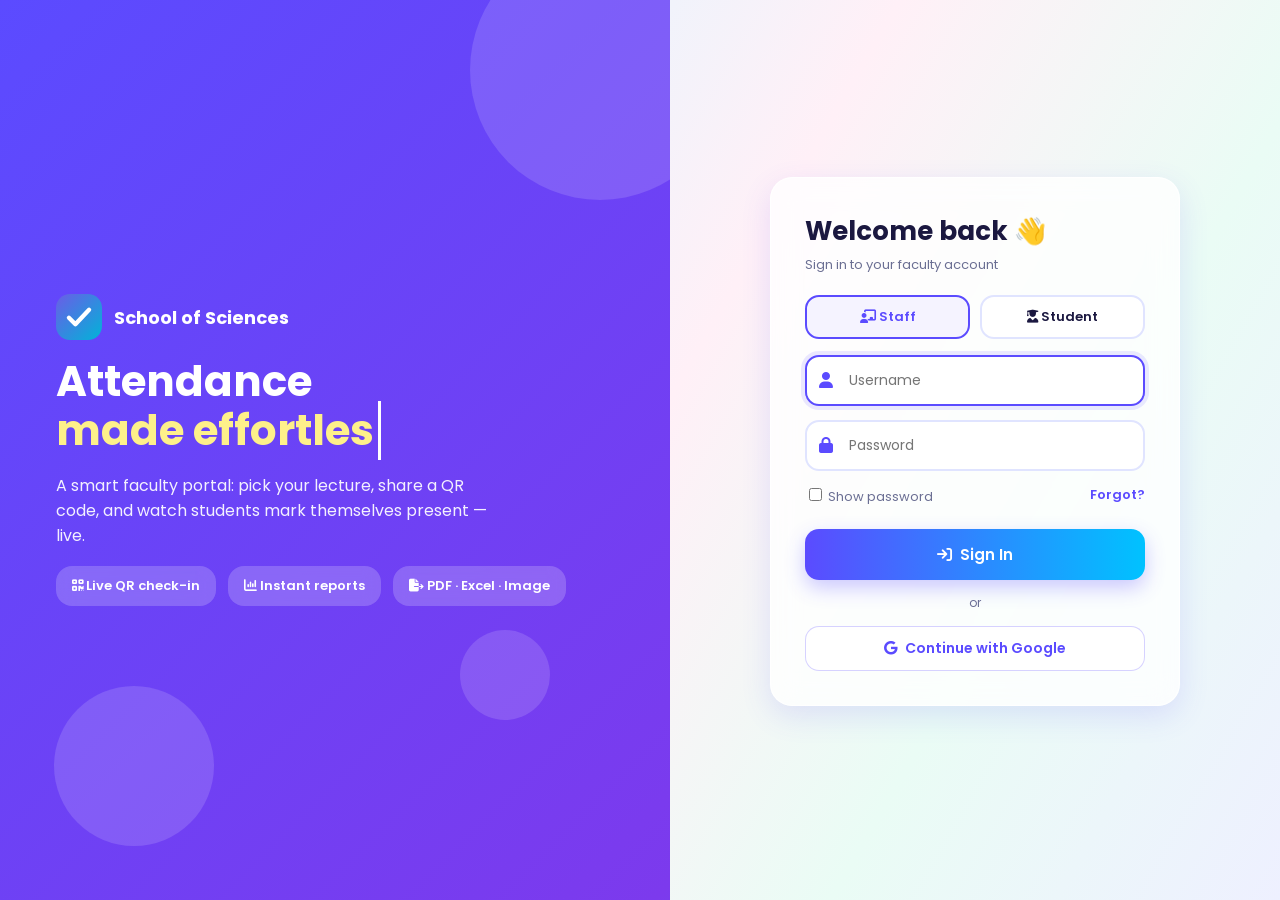
==== commit 46ebc174: "V.3.1 commit" ====
--- a/dashboard.html
+++ b/dashboard.html
@@ -1,144 +1,49 @@
 <!DOCTYPE html>
-<html lang="en">
+<html lang="en"><head><meta charset="UTF-8"><meta name="viewport" content="width=device-width, initial-scale=1.0">
+<title>Dashboard | Student Attendance System</title>
+<link rel="stylesheet" href="css/style.css"><link rel="stylesheet" href="css/modern.css">
+<link rel="icon" type="image/svg+xml" href="assets/logo-mark.svg">
+<link rel="stylesheet" href="https://cdnjs.cloudflare.com/ajax/libs/font-awesome/6.5.1/css/all.min.css">
+<script>document.documentElement.setAttribute('data-theme','light');</script></head><body>
+<div class="blob blob-1"></div><div class="blob blob-2"></div><div class="blob blob-3"></div>
+<header class="app-header no-print"><div class="app-header-brand"><img src="assets/logo-mark.svg" alt="Logo"><div class="app-header-brand-text"><strong>Student Attendance</strong><span>Faculty Portal</span></div></div>
+<div class="app-header-right"><button class="icon-btn" id="theme-toggle"><i class="fas fa-moon"></i></button><div class="app-header-user"><div class="app-avatar" id="user-avatar">T</div><div class="app-header-user-text"><span class="greet">Welcome back</span><strong id="header-username">Teacher</strong></div></div></div></header>
+<nav class="app-nav no-print"><div class="app-nav-inner"><a class="app-nav-link active" href="dashboard.html"><i class="fas fa-gauge-high"></i> <span class="nav-label">Dashboard</span></a><a class="app-nav-link" href="subject.html"><i class="fas fa-calendar-days"></i> <span class="nav-label">Timetable</span></a><a class="app-nav-link" href="#" id="nav-take-attendance"><i class="fas fa-clipboard-check"></i> <span class="nav-label">Take Attendance</span></a><a class="app-nav-link" href="qr.html"><i class="fas fa-qrcode"></i> <span class="nav-label">QR Attendance</span></a><a class="app-nav-link" href="reports.html"><i class="fas fa-chart-column"></i> <span class="nav-label">Reports</span></a><div class="app-nav-spacer"></div><button class="app-nav-link nav-logout" id="nav-logout"><i class="fas fa-arrow-right-from-bracket"></i> <span class="nav-label">Logout</span></button></div></nav>
+<main class="page">
 
-<head>
-    <meta charset="UTF-8">
-    <meta name="viewport" content="width=device-width, initial-scale=1.0">
-    <title>Dashboard | Student Attendance System</title>
-    <link rel="stylesheet" href="css/style.css">
-    <link rel="icon" type="image/svg+xml" href="assets/logo-mark.svg">
-    <link rel="stylesheet" href="https://cdnjs.cloudflare.com/ajax/libs/font-awesome/6.5.1/css/all.min.css">
-    <script>try { document.documentElement.setAttribute('data-theme', localStorage.getItem('attendanceTheme') || 'light'); } catch (e) { document.documentElement.setAttribute('data-theme', 'light'); }</script>
-</head>
-
-<body>
-    <div class="blob blob-1"></div>
-    <div class="blob blob-2"></div>
-    <div class="blob blob-3"></div>
-
-    <header class="app-header no-print">
-        <div class="app-header-brand">
-            <img src="assets/logo-mark.svg" alt="Logo">
-            <div class="app-header-brand-text">
-                <strong>Student Attendance System</strong>
-                <span>Faculty Portal</span>
-            </div>
-        </div>
-        <div class="app-header-right">
-            <button class="icon-btn" id="theme-toggle" title="Toggle theme"><i class="fas fa-moon"></i></button>
-            <div class="app-header-user">
-                <div class="app-avatar" id="user-avatar">T</div>
-                <div class="app-header-user-text">
-                    <span class="greet">Welcome back</span>
-                    <strong id="header-username">Teacher</strong>
-                </div>
-            </div>
-        </div>
-    </header>
-
-    <nav class="app-nav no-print">
-        <div class="app-nav-inner">
-            <a class="app-nav-link active" href="dashboard.html"><i class="fas fa-gauge-high"></i> <span
-                    class="nav-label">Dashboard</span></a>
-            <a class="app-nav-link" href="subject.html"><i class="fas fa-calendar-days"></i> <span
-                    class="nav-label">Timetable</span></a>
-            <a class="app-nav-link" href="#" id="nav-take-attendance"><i class="fas fa-clipboard-check"></i> <span
-                    class="nav-label">Take Attendance</span></a>
-            <a class="app-nav-link" href="reports.html"><i class="fas fa-chart-column"></i> <span
-                    class="nav-label">Reports</span></a>
-            <div class="app-nav-spacer"></div>
-            <button class="app-nav-link nav-logout" id="nav-logout"><i class="fas fa-arrow-right-from-bracket"></i>
-                <span class="nav-label">Logout</span></button>
-        </div>
-    </nav>
-
-    <main class="page">
-        <h2 style="font-size:19px; margin-bottom:2px;">Dashboard</h2>
-        <p style="color:var(--text-muted); font-size:13px; margin:0 0 20px;" id="page-subtitle">—</p>
-
-        <!-- Today's Overview -->
-        <div class="dash-grid">
-            <div class="glass-card dash-card dash-total">
-                <div class="dash-icon"><i class="fas fa-users"></i></div>
-                <div class="dash-value" id="dash-total-students">62</div>
-                <div class="dash-label">Total Students</div>
-            </div>
-            <div class="glass-card dash-card dash-present">
-                <div class="dash-icon"><i class="fas fa-user-check"></i></div>
-                <div class="dash-value" id="dash-today-present">0</div>
-                <div class="dash-label">Today Present</div>
-            </div>
-            <div class="glass-card dash-card dash-absent">
-                <div class="dash-icon"><i class="fas fa-user-xmark"></i></div>
-                <div class="dash-value" id="dash-today-absent">0</div>
-                <div class="dash-label">Today Absent</div>
-            </div>
-            <div class="glass-card dash-card dash-progress">
-                <div class="dash-icon"><i class="fas fa-clock-rotate-left"></i></div>
-                <div class="dash-value" id="dash-last-updated" style="font-size:16px;">No sessions yet</div>
-                <div class="dash-label">Last Updated</div>
-            </div>
-        </div>
-
-        <div class="dashboard-columns">
-            <!-- Profile card -->
-            <div class="glass-card profile-card">
-                <div class="profile-card-photo" id="profile-photo">T</div>
-                <div class="profile-card-name" id="profile-name">Teacher</div>
-                <span class="profile-badge"><i class="fas fa-circle-check"></i> Active Faculty</span>
-                <div class="profile-info-list">
-                    <div class="profile-info-row"><span>Faculty Name</span><span id="profile-faculty-name">—</span>
-                    </div>
-                    <div class="profile-info-row"><span>Role</span><span>Teaching Faculty</span></div>
-                    <div class="profile-info-row"><span>Username</span><span id="profile-username">—</span></div>
-                    <div class="profile-info-row"><span>Today's Date</span><span id="profile-date">—</span></div>
-                    <div class="profile-info-row"><span>Total Subjects</span><span>9</span></div>
-                    <div class="profile-info-row"><span>Batches</span><span>Batch 1 (BCA) · Batch 2 (B.Sc. IT)</span>
-                    </div>
-                    <div class="profile-info-row"><span>System</span><span>Local Storage (offline)</span></div>
-                </div>
-            </div>
-
-            <!-- Notifications / Recent Activity -->
-            <div class="glass-card notif-card">
-                <div class="notif-card-header"><i class="fas fa-bell"></i> Notifications</div>
-                <div class="notif-tabs">
-                    <button class="notif-tab active" data-tab="notifications">Notifications</button>
-                    <button class="notif-tab" data-tab="activity">Recent Activity</button>
-                </div>
-                <div class="notif-list" id="notif-list"></div>
-            </div>
-        </div>
-
-        <div class="quick-links-row">
-            <a class="glass-card quick-link-card hoverable" href="subject.html">
-                <i class="fas fa-calendar-days"></i>
-                <strong>Weekly Timetable</strong>
-                <span>Pick a lecture and mark attendance</span>
-            </a>
-            <a class="glass-card quick-link-card hoverable" href="reports.html">
-                <i class="fas fa-chart-column"></i>
-                <strong>Attendance Reports</strong>
-                <span>View, edit, print or share sessions</span>
-            </a>
-            <a class="glass-card quick-link-card hoverable" href="reports.html">
-                <i class="fas fa-file-export"></i>
-                <strong>Export Data</strong>
-                <span>Download as Image, PDF, Excel or CSV</span>
-            </a>
-        </div>
-    </main>
-
-    <footer class="main-footer">
-        <p>&copy; 2026 Student Attendance Management System | Designed for Educational Institutions | RAS15</p>
-        <p class="footer-signature">&#10022; Designed with purpose &amp; passion &#10022; &copy; 2026 Rishabh Shah</p>
-    </footer>
-
-    <button class="scroll-top-btn no-print" id="scroll-top"><i class="fas fa-arrow-up"></i></button>
-
-    <script src="js/data.js"></script>
-    <script src="js/utils.js"></script>
-    <script src="js/dashboard.js"></script>
-</body>
-
-</html>+<section class="hero"><h1><span id="greet">Hello</span>, <span id="page-subtitle">Teacher</span> 👋</h1><p id="hero-date">Ready for today's lectures?</p>
+<a class="btn ripple" href="qr.html"><i class="fas fa-qrcode"></i> Start QR Attendance</a></section>
+<div class="stats">
+ <div class="stat s1"><i class="fas fa-users"></i><b id="dash-total-students">0</b><small>Total Students</small></div>
+ <div class="stat s2"><i class="fas fa-user-check"></i><b id="dash-today-present">0</b><small>Today Present</small></div>
+ <div class="stat s3"><i class="fas fa-user-xmark"></i><b id="dash-today-absent">0</b><small>Today Absent</small></div>
+ <div class="stat s4"><i class="fas fa-clock-rotate-left"></i><b id="dash-last-updated" style="font-size:20px;margin-top:12px">No sessions yet</b><small>Last Updated</small></div>
+</div>
+<div class="dash-cols">
+ <div>
+  <div class="glass-card profile-card"><div class="profile-card-photo" id="profile-photo">T</div><div class="profile-card-name" id="profile-name">Teacher</div>
+   <span class="profile-badge"><i class="fas fa-circle-check"></i> Active Faculty</span>
+   <div class="profile-info-row"><span>Faculty</span><span id="profile-faculty-name">—</span></div>
+   <div class="profile-info-row"><span>Username</span><span id="profile-username">—</span></div>
+   <div class="profile-info-row"><span>Date</span><span id="profile-date">—</span></div>
+   <div class="profile-info-row"><span>Batches</span><span>BCA · B.Sc. IT</span></div>
+   <div class="profile-info-row"><span>Storage</span><span>Local (this browser)</span></div></div>
+  <div class="glass-card"><div class="section-title"><i class="fas fa-calendar-day"></i> Today's Schedule</div><div id="today-list"></div></div>
+ </div>
+ <div class="glass-card notif-card"><div class="notif-card-header"><i class="fas fa-bell"></i> Updates</div>
+  <div class="notif-tabs"><button class="notif-tab active" data-tab="notifications">Notifications</button><button class="notif-tab" data-tab="activity">Recent Activity</button></div>
+  <div id="notif-list"></div></div>
+</div>
+<div class="quick">
+ <a class="qcard" href="subject.html"><i class="fas fa-calendar-days"></i><strong>Weekly Timetable</strong><span>Pick a lecture &amp; mark attendance</span></a>
+ <a class="qcard" href="qr.html"><i class="fas fa-qrcode"></i><strong>QR Attendance</strong><span>Students scan &amp; mark themselves</span></a>
+ <a class="qcard" href="reports.html"><i class="fas fa-chart-column"></i><strong>Reports</strong><span>View, edit, print or share</span></a>
+ <a class="qcard" href="reports.html"><i class="fas fa-file-export"></i><strong>Export</strong><span>Image, PDF, Excel or CSV</span></a>
+</div>
+</main>
+<footer class="main-footer"><p>&copy; 2026 Student Attendance Management System | School of Sciences | RAS15</p><p>&#10022; Designed with purpose &amp; passion &#10022; &copy; 2026 Rishabh Shah</p></footer>
+<button class="scroll-top-btn no-print" id="scroll-top"><i class="fas fa-arrow-up"></i></button>
+<script src="js/data.js"></script><script src="js/utils.js"></script><script src="js/dashboard.js"></script><script>(function(){var h=new Date().getHours();document.getElementById('greet').textContent=h<12?'Good morning':h<17?'Good afternoon':'Good evening';
+var t=TIMETABLE[todayName()]||[],el=document.getElementById('today-list');
+el.innerHTML=t.length?t.map(function(s){return '<div class="today-item"><time>'+formatTime12(s.start)+'</time><span>'+s.subject+'</span>'+(s.type==='Lab'?'<em>Lab</em>':'')+'</div>'}).join(''):'<p style="color:var(--text-muted)">No lectures today 🎉</p>';})();</script>
+</body></html>
--- a/css/modern.css
+++ b/css/modern.css
@@ -0,0 +1,125 @@
+@import url('https://fonts.googleapis.com/css2?family=Poppins:wght@400;500;600;700;800&display=swap');
+/* Light theme only. Loaded after style.css */
+:root,[data-theme]{--primary:#5b4bff;--secondary:#7c3aed;--accent:#00c2ff;--pink:#ff5fa2;--success:#10b981;--danger:#f43f5e;--warning:#f59e0b;--ink:#1b1840;--text-muted:#6b6f93;--grad:linear-gradient(135deg,#5b4bff,#00c2ff);--sh:0 10px 30px rgba(91,75,255,.14);color-scheme:light}
+@keyframes bg{0%,100%{background-position:0 50%}50%{background-position:100% 50%}}
+@keyframes float{0%,100%{transform:translate(0,0) scale(1)}50%{transform:translate(28px,-36px) scale(1.1)}}
+@keyframes up{from{opacity:0;transform:translateY(20px)}to{opacity:1;transform:none}}
+@keyframes pulse{0%{box-shadow:0 0 0 0 rgba(91,75,255,.45)}100%{box-shadow:0 0 0 18px rgba(91,75,255,0)}}
+@keyframes pop{0%{transform:scale(0)}70%{transform:scale(1.15)}100%{transform:scale(1)}}
+@keyframes shine{to{background-position:200% 0}}
+@keyframes shake{0%,100%{transform:none}25%{transform:translateX(-8px)}75%{transform:translateX(8px)}}
+*{box-sizing:border-box}
+body{margin:0;font-family:'Poppins','Inter',sans-serif!important;color:var(--ink);min-height:100vh;background:linear-gradient(120deg,#eef0ff,#e3f6ff,#fff0f7,#eafcf5,#eef0ff)!important;background-size:400% 400%;animation:bg 24s ease infinite}
+h1,h2,h3,h4{font-family:'Poppins',sans-serif!important;color:var(--ink)}
+.blob{position:fixed;border-radius:50%;filter:blur(70px);opacity:.5;z-index:-1;pointer-events:none;animation:float 12s ease-in-out infinite}
+.blob-1{width:380px;height:380px;background:#a5b4fc;top:-90px;left:-90px}.blob-2{width:320px;height:320px;background:#7dd3fc;right:-60px;top:35%;animation-delay:-4s}.blob-3{width:300px;height:300px;background:#fbcfe8;bottom:-90px;left:35%;animation-delay:-8s}
+#theme-toggle{display:none!important}
+/* header */
+.app-header{position:static;display:flex;align-items:center;justify-content:space-between;gap:12px;padding:12px 24px;background:rgba(255,255,255,.7)!important;backdrop-filter:blur(16px);border-bottom:1px solid rgba(91,75,255,.1);color:var(--ink)}
+.app-header-brand{display:flex;align-items:center;gap:12px}.app-header-brand img{width:42px;height:42px;border-radius:12px;box-shadow:var(--sh)}
+.app-header-brand-text strong{display:block;font-size:16px;background:var(--grad);-webkit-background-clip:text;background-clip:text;color:transparent}.app-header-brand-text span{font-size:11px;color:var(--text-muted)}
+.app-header-right,.app-header-user{display:flex;align-items:center;gap:10px}
+.app-avatar{width:40px;height:40px;border-radius:50%;display:grid;place-items:center;background:var(--grad);color:#fff;font-weight:700;box-shadow:var(--sh)}
+.app-header-user-text .greet{display:block;font-size:11px;color:var(--text-muted)}.app-header-user-text strong{font-size:14px;color:var(--ink)}
+/* nav */
+.app-nav{position:sticky;top:8px;z-index:60;padding:12px 16px 0;background:transparent!important;border:0!important}
+.app-nav-inner{max-width:1200px;margin:0 auto;display:flex;align-items:center;gap:6px;padding:6px;border-radius:22px;background:rgba(255,255,255,.85);backdrop-filter:blur(18px);box-shadow:var(--sh);overflow-x:auto;scrollbar-width:none}
+.app-nav-link{position:relative;display:inline-flex;align-items:center;gap:8px;padding:10px 18px;border-radius:16px;border:0;background:transparent;color:var(--text-muted)!important;font:600 14px 'Poppins',sans-serif;text-decoration:none;cursor:pointer;white-space:nowrap;transition:.25s}
+.app-nav-link i{font-size:15px;transition:.25s}
+.app-nav-link:hover{background:rgba(91,75,255,.09);color:var(--primary)!important;transform:translateY(-2px)}.app-nav-link:hover i{transform:scale(1.2) rotate(-6deg)}
+.app-nav-link.active{background:var(--grad)!important;color:#fff!important;box-shadow:0 8px 20px rgba(91,75,255,.35)}
+.app-nav-spacer{flex:1}.nav-logout:hover{background:rgba(244,63,94,.1)!important;color:var(--danger)!important}
+/* layout */
+.page{max-width:1200px;margin:0 auto;padding:22px 16px 50px}
+.glass-card,.section-card{background:rgba(255,255,255,.8)!important;backdrop-filter:blur(14px);border:1px solid rgba(255,255,255,.9)!important;border-radius:22px!important;box-shadow:var(--sh)!important;padding:20px;margin-bottom:18px;animation:up .6s both;transition:transform .25s,box-shadow .25s;color:var(--ink)}
+.glass-card:hover{transform:translateY(-3px);box-shadow:0 16px 38px rgba(91,75,255,.2)!important}
+.section-title{font-weight:700;font-size:16px;margin-bottom:6px;display:flex;gap:8px;align-items:center}.section-title i{color:var(--primary)}.section-sub{color:var(--text-muted);font-size:13px;margin:0 0 14px}
+.btn{font-family:'Poppins',sans-serif;font-weight:600;border-radius:14px;padding:11px 20px;cursor:pointer;transition:.25s;position:relative;overflow:hidden;display:inline-flex;align-items:center;gap:8px;text-decoration:none;font-size:14px}
+.btn-primary{background:var(--grad)!important;color:#fff!important;border:0!important;box-shadow:0 8px 20px rgba(91,75,255,.3)}
+.btn-success{background:linear-gradient(135deg,#10b981,#34d399)!important;color:#fff!important;border:0!important}
+.btn-outline{background:#fff!important;color:var(--primary)!important;border:1.5px solid rgba(91,75,255,.25)!important}
+.btn:hover:not(:disabled){transform:translateY(-2px);box-shadow:0 12px 26px rgba(91,75,255,.28)}.btn:disabled{opacity:.5;cursor:not-allowed}.btn-sm{padding:8px 14px;font-size:13px}
+input,select{font-family:'Poppins',sans-serif}
+.table-wrap{overflow-x:auto;-webkit-overflow-scrolling:touch}.student-table tbody tr{transition:.15s}.student-table tbody tr:hover{background:rgba(91,75,255,.06)}
+.action-bar{display:flex;gap:12px;justify-content:space-between;flex-wrap:wrap}.action-bar-group,.toolbar,.filter-bar{display:flex;gap:10px;flex-wrap:wrap;align-items:center}
+.dash-grid{display:grid;grid-template-columns:repeat(auto-fit,minmax(160px,1fr));gap:14px;margin-bottom:18px}
+.dash-card{text-align:center}
+.main-footer{text-align:center;color:var(--text-muted);font-size:12px;padding:20px 16px 30px}
+.scroll-top-btn{position:fixed;right:18px;bottom:90px;width:44px;height:44px;border-radius:50%;border:0;background:var(--grad);color:#fff;box-shadow:var(--sh);opacity:0;pointer-events:none;transition:.3s;cursor:pointer;z-index:70}.scroll-top-btn.visible{opacity:1;pointer-events:auto}
+/* hero + stats (dashboard) */
+.hero{padding:28px;border-radius:26px;color:#fff;background:linear-gradient(135deg,#5b4bff,#7c3aed 50%,#00c2ff);background-size:200% 200%;animation:bg 10s ease infinite,up .6s both;position:relative;overflow:hidden;margin-bottom:18px;box-shadow:0 18px 40px rgba(91,75,255,.35)}
+.hero:after{content:"";position:absolute;right:-60px;top:-60px;width:240px;height:240px;border-radius:50%;background:rgba(255,255,255,.15);animation:float 8s infinite}
+.hero h1{color:#fff;margin:0 0 4px;font-size:26px}.hero p{margin:0;opacity:.9}.hero .btn{margin-top:16px;background:#fff!important;color:var(--primary)!important}
+.stats{display:grid;grid-template-columns:repeat(4,1fr);gap:14px;margin-bottom:18px}
+.stat{padding:18px;border-radius:22px;color:#fff;position:relative;overflow:hidden;animation:up .6s both;transition:.25s;box-shadow:var(--sh)}.stat:hover{transform:translateY(-5px) scale(1.02)}
+.stat i{font-size:22px;opacity:.9}.stat b{display:block;font-size:30px;margin-top:6px}.stat small{opacity:.9}
+.s1{background:linear-gradient(135deg,#5b4bff,#8b7bff)}.s2{background:linear-gradient(135deg,#10b981,#5eead4);animation-delay:.08s}.s3{background:linear-gradient(135deg,#f43f5e,#fb923c);animation-delay:.16s}.s4{background:linear-gradient(135deg,#0ea5e9,#22d3ee);animation-delay:.24s}
+.dash-cols{display:grid;grid-template-columns:1fr 1.4fr;gap:18px}
+.profile-card{text-align:center}.profile-card-photo{width:84px;height:84px;margin:0 auto 10px;border-radius:50%;display:grid;place-items:center;font-size:34px;font-weight:700;color:#fff;background:var(--grad);animation:pulse 2.4s infinite}
+.profile-card-name{font-weight:700;font-size:18px}.profile-badge{display:inline-block;margin:6px 0 12px;padding:4px 12px;border-radius:99px;background:#d1fae5;color:#047857;font-size:12px;font-weight:600}
+.profile-info-row{display:flex;justify-content:space-between;gap:10px;padding:9px 0;border-bottom:1px dashed #e0e4ff;font-size:13px}.profile-info-row span:first-child{color:var(--text-muted)}
+.notif-tabs{display:flex;gap:8px;margin:10px 0}.notif-tab{border:0;padding:8px 16px;border-radius:99px;background:#eef0ff;color:var(--text-muted);font:600 13px 'Poppins';cursor:pointer;transition:.2s}.notif-tab.active{background:var(--grad);color:#fff}
+.notif-card-header{font-weight:700;font-size:16px}.notif-card-header i{color:var(--primary)}
+.notif-item{display:flex;gap:12px;align-items:center;padding:12px;border-radius:14px;margin-bottom:8px;background:#fff;transition:.2s;animation:up .4s both}.notif-item:hover{transform:translateX(6px);background:#f5f3ff}.notif-item.clickable{cursor:pointer}
+.notif-icon{width:38px;height:38px;border-radius:12px;display:grid;place-items:center;background:#eef0ff;color:var(--primary);flex:none}.notif-icon.icon-success{background:#d1fae5;color:#059669}.notif-icon.icon-warning{background:#fef3c7;color:#d97706}
+.notif-text{flex:1;font-weight:600;font-size:14px}.notif-sub{display:block;font-weight:400;font-size:12px;color:var(--text-muted)}.notif-date{font-size:11px;color:var(--text-muted)}
+.quick{display:grid;grid-template-columns:repeat(auto-fit,minmax(200px,1fr));gap:14px}
+.qcard{display:block;text-decoration:none;color:var(--ink);padding:20px;border-radius:22px;background:rgba(255,255,255,.85);box-shadow:var(--sh);transition:.3s;position:relative;overflow:hidden}.qcard:hover{transform:translateY(-6px);box-shadow:0 18px 40px rgba(91,75,255,.25)}
+.qcard i{width:46px;height:46px;border-radius:14px;display:grid;place-items:center;background:var(--grad);color:#fff;font-size:20px;margin-bottom:10px;transition:.3s}.qcard:hover i{transform:rotate(-8deg) scale(1.1)}.qcard strong{display:block}.qcard span{font-size:12px;color:var(--text-muted)}
+.today-item{display:flex;gap:12px;align-items:center;padding:10px 12px;border-radius:14px;background:#fff;margin-bottom:8px}.today-item time{font-size:12px;font-weight:700;color:var(--primary);min-width:84px}.today-item em{font-style:normal;font-size:10px;padding:2px 8px;border-radius:99px;background:#fce7f3;color:#be185d;margin-left:auto}
+/* timetable */
+.tt-tabs{display:none;gap:8px;overflow-x:auto;padding:4px 0 12px}.tt-tab{flex:none;padding:9px 18px;border-radius:99px;border:0;background:#fff;color:var(--text-muted);font:600 13px 'Poppins';box-shadow:var(--sh);cursor:pointer}.tt-tab.active{background:var(--grad);color:#fff}
+.tt-legend{display:flex;gap:16px;flex-wrap:wrap;font-size:12px;color:var(--text-muted);margin-bottom:14px}.tt-legend i.d{display:inline-block;width:10px;height:10px;border-radius:50%;margin-right:5px}
+.tt-grid{display:grid;grid-template-columns:repeat(5,1fr);gap:14px}
+.tt-day{background:rgba(238,240,255,.6);border-radius:20px;padding:10px;display:flex;flex-direction:column;gap:10px}.tt-day.is-today{outline:2px solid var(--primary);box-shadow:0 0 0 7px rgba(91,75,255,.12)}
+.tt-day-head{text-align:center;padding:6px}.tt-day-head b{display:block}.tt-day-head small{font-size:11px;color:var(--text-muted)}.is-today .tt-day-head small{color:var(--primary);font-weight:700}
+.tt-cell{position:relative;padding:12px;border-radius:16px;background:#fff;border-left:5px solid #6366f1;cursor:pointer;transition:.25s;box-shadow:0 4px 14px rgba(91,75,255,.08);animation:up .5s both}
+.tt-cell.type-lab{border-left-color:var(--pink);background:linear-gradient(135deg,#fff,#fff0f7)}
+.tt-cell:hover{transform:translateY(-4px) scale(1.02);box-shadow:var(--sh)}
+.tt-cell.selected{background:var(--grad);color:#fff;border-left-color:#fff;box-shadow:0 12px 28px rgba(91,75,255,.4)}.tt-cell.selected .tt-time{color:rgba(255,255,255,.85)}.tt-cell.selected .tt-type{background:rgba(255,255,255,.25);color:#fff}
+.tt-time{display:block;font-size:11px;color:var(--text-muted);margin:6px 0 2px}.tt-subj{font-weight:600;font-size:13px;line-height:1.3}
+.tt-type{font-size:10px;font-weight:700;padding:2px 9px;border-radius:99px;background:rgba(91,75,255,.12);color:var(--primary)}.type-lab .tt-type{background:#fce7f3;color:#be185d}
+.tt-taken{position:absolute;top:10px;right:10px;color:var(--success)}
+.batch-grid{display:grid;grid-template-columns:repeat(auto-fit,minmax(220px,1fr));gap:12px}.batch-card{display:flex;gap:12px;align-items:center;padding:14px;border-radius:16px;background:#fff;border:2px solid transparent;cursor:pointer;transition:.25s}.batch-card:hover{transform:translateY(-3px)}.batch-card.selected{border-color:var(--primary);background:#f5f3ff;box-shadow:var(--sh)}
+.batch-icon{width:44px;height:44px;border-radius:14px;display:grid;place-items:center;background:var(--grad);color:#fff}.batch-name{font-weight:600}.batch-meta{font-size:12px;color:var(--text-muted)}
+.selected-summary{display:none;grid-template-columns:repeat(auto-fit,minmax(150px,1fr));gap:14px}.selected-summary.show{display:grid}.selected-summary .label{font-size:11px;color:var(--text-muted);text-transform:uppercase}.selected-summary .value{font-weight:600}
+.alert{padding:12px 16px;border-radius:14px;display:flex;gap:10px;align-items:center;margin-bottom:14px;background:#fef3c7;color:#92400e}.alert-danger{background:#ffe4e6;color:#be123c}
+/* login */
+.lg-shell{min-height:100vh;display:grid;grid-template-columns:1.1fr 1fr}
+.lg-hero{position:relative;overflow:hidden;padding:56px;color:#fff;display:flex;flex-direction:column;justify-content:center;gap:18px;background:linear-gradient(135deg,#5b4bff,#7c3aed 45%,#00c2ff);background-size:220% 220%;animation:bg 12s ease infinite}
+.lg-orb{position:absolute;border-radius:50%;background:rgba(255,255,255,.14);animation:float 9s ease-in-out infinite}.o1{width:260px;height:260px;right:-60px;top:-60px}.o2{width:160px;height:160px;left:8%;bottom:6%;animation-delay:-3s}.o3{width:90px;height:90px;right:18%;bottom:20%;animation-delay:-6s}
+.lg-brand{display:flex;align-items:center;gap:12px;font-weight:700;font-size:18px;position:relative}.lg-brand img{width:46px;border-radius:14px}
+.lg-hero h1{color:#fff;font-size:42px;line-height:1.15;margin:0;position:relative}.lg-type{border-right:3px solid #fff;padding-right:4px;color:#fef08a}.lg-hero p{max-width:440px;opacity:.92;margin:0;position:relative}
+.lg-float{position:relative;display:flex;gap:12px;flex-wrap:wrap}.lg-float span{background:rgba(255,255,255,.2);backdrop-filter:blur(8px);padding:10px 16px;border-radius:16px;font-size:13px;font-weight:600;animation:float 6s ease-in-out infinite}.lg-float span:nth-child(2){animation-delay:-2s}.lg-float span:nth-child(3){animation-delay:-4s}
+.lg-panel{display:flex;align-items:center;justify-content:center;padding:28px}
+.lg-card{width:100%;max-width:410px;padding:34px!important}.lg-card h2{margin:0 0 4px;font-size:26px}.lg-sub{color:var(--text-muted);font-size:13px;margin:0 0 20px}
+.lg-roles{display:flex;gap:10px;margin-bottom:16px}.lg-role{flex:1;text-align:center;padding:10px;border-radius:14px;border:2px solid #e0e4ff;font-weight:600;font-size:13px;cursor:pointer;transition:.2s;background:#fff}.lg-role input{display:none}.lg-role:has(input:checked){border-color:var(--primary);background:#f5f3ff;color:var(--primary)}
+.lg-field{position:relative;margin-bottom:14px}.lg-field i{position:absolute;left:14px;top:50%;transform:translateY(-50%);color:var(--primary)}.lg-field input{width:100%;padding:13px 14px 13px 42px;border-radius:14px;border:2px solid #e0e4ff;background:#fff;font-size:14px;outline:0;transition:.2s}.lg-field input:focus{border-color:var(--primary);box-shadow:0 0 0 4px rgba(91,75,255,.12)}
+.lg-row{display:flex;justify-content:space-between;font-size:13px;margin-bottom:16px;color:var(--text-muted)}.lg-row a{color:var(--primary);text-decoration:none;font-weight:600}
+.login-btn{width:100%;justify-content:center;padding:14px!important;font-size:15px!important;background:linear-gradient(90deg,#5b4bff,#00c2ff,#5b4bff)!important;background-size:200% 100%!important;animation:shine 4s linear infinite}
+.lg-alert{display:none;align-items:center;gap:8px;padding:10px 14px;border-radius:12px;background:#ffe4e6;color:#be123c;font-size:13px;margin-bottom:14px}
+.lg-or{text-align:center;color:var(--text-muted);font-size:12px;margin:14px 0}.lg-google{width:100%;justify-content:center}.shake{animation:shake .4s}
+.spinner{width:16px;height:16px;border:3px solid rgba(255,255,255,.4);border-top-color:#fff;border-radius:50%;display:inline-block;animation:spin .7s linear infinite}@keyframes spin{to{transform:rotate(360deg)}}
+/* QR + attend */
+.qr-grid{display:grid;grid-template-columns:auto 1fr;gap:26px;align-items:start}.qr-side{text-align:center}
+.qr-frame{background:#fff;padding:14px;border-radius:22px;display:inline-block;animation:pulse 2s infinite}.qr-frame img,.qr-frame canvas{display:block;max-width:100%;height:auto}
+.timer{font-size:36px;font-weight:800;background:var(--grad);-webkit-background-clip:text;background-clip:text;color:transparent}.timer.low{background:none;color:var(--danger)}
+.chip-live{display:inline-flex;gap:6px;align-items:center;padding:5px 12px;border-radius:99px;font-size:12px;font-weight:600;background:#fef3c7;color:#92400e}.chip-live.live{background:#d1fae5;color:#047857}.chip-live.off{background:#ffe4e6;color:#be123c}.chip-live:before{content:"";width:8px;height:8px;border-radius:50%;background:currentColor;animation:pulse 1.5s infinite}
+.qr-form{display:grid;grid-template-columns:repeat(auto-fit,minmax(200px,1fr));gap:14px;margin-bottom:16px}.qr-form label{display:block;font-size:12px;color:var(--text-muted);margin-bottom:4px;font-weight:600}.qr-form select,.qr-form input,.att-input{width:100%;padding:12px;border-radius:14px;border:2px solid #e0e4ff;background:#fff;font-size:14px;outline:0}.qr-form select:focus,.qr-form input:focus,.att-input:focus{border-color:var(--primary)}
+.bar{height:10px;background:#e0e4ff;border-radius:99px;overflow:hidden;margin:6px 0 12px}.bar i{display:block;height:100%;width:0;background:var(--grad);transition:width .5s}
+.roster{max-height:300px;overflow:auto}.chk{display:flex;align-items:center;gap:10px;padding:8px 12px;border-radius:12px;background:#ecfdf5;margin-bottom:6px;animation:pop .4s both}.chk b{width:30px;height:30px;border-radius:50%;display:grid;place-items:center;background:var(--success);color:#fff;font-size:12px}.chk span{flex:1;font-size:13px;font-weight:600}.chk small{color:var(--text-muted)}.chk button{border:0;background:none;color:var(--danger);cursor:pointer}
+video#cam{width:100%;max-width:340px;border-radius:16px;margin-top:10px}
+.att-wrap{max-width:440px;margin:0 auto;padding:7vh 16px}.att-card{padding:28px!important;text-align:center}.att-msg{margin:12px 0;font-weight:600}.att-msg.err{color:var(--danger)}.att-msg.ok{color:#059669}
+.big-check{width:90px;height:90px;margin:10px auto;border-radius:50%;display:grid;place-items:center;font-size:42px;color:#fff;background:linear-gradient(135deg,#10b981,#34d399);animation:pop .6s both}
+/* responsive */
+@media(max-width:1000px){.stats{grid-template-columns:repeat(2,1fr)}.dash-cols{grid-template-columns:1fr}}
+@media(max-width:900px){.tt-tabs{display:flex}.tt-grid{grid-template-columns:1fr}.tt-day{display:none}.tt-day.show{display:flex}.tt-day-head{display:none}.qr-grid{grid-template-columns:1fr}.qr-side{justify-self:center}}
+@media(max-width:860px){.lg-shell{grid-template-columns:1fr}.lg-hero{padding:30px 22px;min-height:auto}.lg-hero h1{font-size:28px}.lg-float{display:none}}
+@media(max-width:720px){
+ body{padding-bottom:86px}.app-header{padding:10px 14px}.app-header-user-text,.app-header-brand-text span{display:none}
+ .app-nav{position:fixed;top:auto;bottom:0;left:0;right:0;padding:0 10px 10px}
+ .app-nav-inner{justify-content:space-around;gap:0;padding:6px;border-radius:24px;box-shadow:0 -6px 28px rgba(91,75,255,.22)}.app-nav-spacer{display:none}
+ .app-nav-link{flex-direction:column;gap:3px;padding:8px 6px;font-size:10px;flex:1;min-width:0}.app-nav-link i{font-size:18px}.app-nav-link.active{transform:translateY(-6px)}
+ .page{padding:16px 12px 30px}.hero{padding:22px}.hero h1{font-size:21px}.stat b{font-size:24px}.glass-card,.section-card{padding:16px;border-radius:18px!important}
+ .action-bar,.action-bar-group{flex-direction:column;width:100%}.action-bar .btn,.action-bar-group .btn,.toolbar>*,.filter-bar>*{width:100%;justify-content:center}.scroll-top-btn{bottom:96px}.lg-card{padding:24px!important}
+}
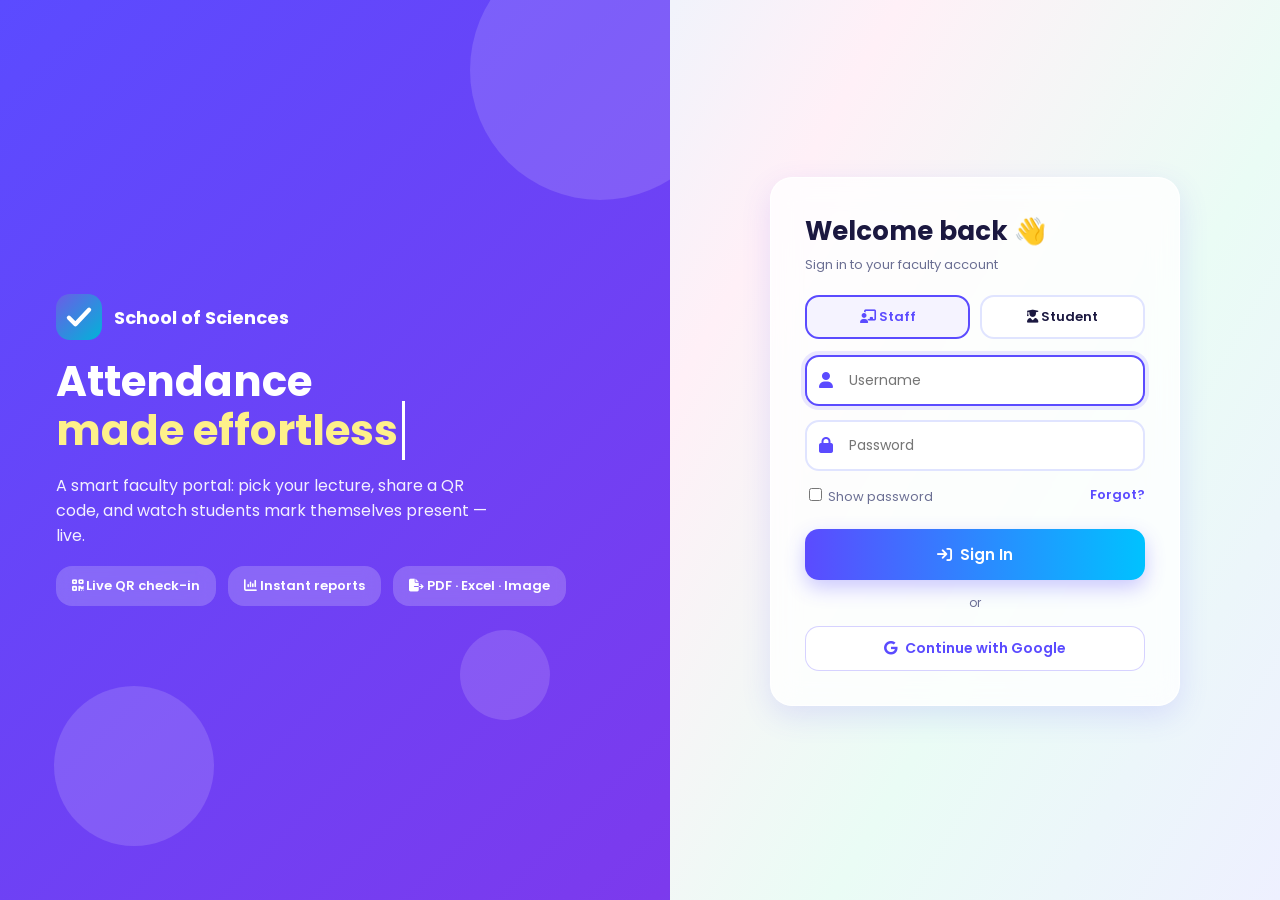
==== commit eae77f93: "V.3.2 commit" ====
--- a/dashboard.html
+++ b/dashboard.html
@@ -1,49 +1,110 @@
 <!DOCTYPE html>
-<html lang="en"><head><meta charset="UTF-8"><meta name="viewport" content="width=device-width, initial-scale=1.0">
-<title>Dashboard | Student Attendance System</title>
-<link rel="stylesheet" href="css/style.css"><link rel="stylesheet" href="css/modern.css">
-<link rel="icon" type="image/svg+xml" href="assets/logo-mark.svg">
-<link rel="stylesheet" href="https://cdnjs.cloudflare.com/ajax/libs/font-awesome/6.5.1/css/all.min.css">
-<script>document.documentElement.setAttribute('data-theme','light');</script></head><body>
-<div class="blob blob-1"></div><div class="blob blob-2"></div><div class="blob blob-3"></div>
-<header class="app-header no-print"><div class="app-header-brand"><img src="assets/logo-mark.svg" alt="Logo"><div class="app-header-brand-text"><strong>Student Attendance</strong><span>Faculty Portal</span></div></div>
-<div class="app-header-right"><button class="icon-btn" id="theme-toggle"><i class="fas fa-moon"></i></button><div class="app-header-user"><div class="app-avatar" id="user-avatar">T</div><div class="app-header-user-text"><span class="greet">Welcome back</span><strong id="header-username">Teacher</strong></div></div></div></header>
-<nav class="app-nav no-print"><div class="app-nav-inner"><a class="app-nav-link active" href="dashboard.html"><i class="fas fa-gauge-high"></i> <span class="nav-label">Dashboard</span></a><a class="app-nav-link" href="subject.html"><i class="fas fa-calendar-days"></i> <span class="nav-label">Timetable</span></a><a class="app-nav-link" href="#" id="nav-take-attendance"><i class="fas fa-clipboard-check"></i> <span class="nav-label">Take Attendance</span></a><a class="app-nav-link" href="qr.html"><i class="fas fa-qrcode"></i> <span class="nav-label">QR Attendance</span></a><a class="app-nav-link" href="reports.html"><i class="fas fa-chart-column"></i> <span class="nav-label">Reports</span></a><div class="app-nav-spacer"></div><button class="app-nav-link nav-logout" id="nav-logout"><i class="fas fa-arrow-right-from-bracket"></i> <span class="nav-label">Logout</span></button></div></nav>
-<main class="page">
+<html lang="en">
 
-<section class="hero"><h1><span id="greet">Hello</span>, <span id="page-subtitle">Teacher</span> 👋</h1><p id="hero-date">Ready for today's lectures?</p>
-<a class="btn ripple" href="qr.html"><i class="fas fa-qrcode"></i> Start QR Attendance</a></section>
-<div class="stats">
- <div class="stat s1"><i class="fas fa-users"></i><b id="dash-total-students">0</b><small>Total Students</small></div>
- <div class="stat s2"><i class="fas fa-user-check"></i><b id="dash-today-present">0</b><small>Today Present</small></div>
- <div class="stat s3"><i class="fas fa-user-xmark"></i><b id="dash-today-absent">0</b><small>Today Absent</small></div>
- <div class="stat s4"><i class="fas fa-clock-rotate-left"></i><b id="dash-last-updated" style="font-size:20px;margin-top:12px">No sessions yet</b><small>Last Updated</small></div>
-</div>
-<div class="dash-cols">
- <div>
-  <div class="glass-card profile-card"><div class="profile-card-photo" id="profile-photo">T</div><div class="profile-card-name" id="profile-name">Teacher</div>
-   <span class="profile-badge"><i class="fas fa-circle-check"></i> Active Faculty</span>
-   <div class="profile-info-row"><span>Faculty</span><span id="profile-faculty-name">—</span></div>
-   <div class="profile-info-row"><span>Username</span><span id="profile-username">—</span></div>
-   <div class="profile-info-row"><span>Date</span><span id="profile-date">—</span></div>
-   <div class="profile-info-row"><span>Batches</span><span>BCA · B.Sc. IT</span></div>
-   <div class="profile-info-row"><span>Storage</span><span>Local (this browser)</span></div></div>
-  <div class="glass-card"><div class="section-title"><i class="fas fa-calendar-day"></i> Today's Schedule</div><div id="today-list"></div></div>
- </div>
- <div class="glass-card notif-card"><div class="notif-card-header"><i class="fas fa-bell"></i> Updates</div>
-  <div class="notif-tabs"><button class="notif-tab active" data-tab="notifications">Notifications</button><button class="notif-tab" data-tab="activity">Recent Activity</button></div>
-  <div id="notif-list"></div></div>
-</div>
-<div class="quick">
- <a class="qcard" href="subject.html"><i class="fas fa-calendar-days"></i><strong>Weekly Timetable</strong><span>Pick a lecture &amp; mark attendance</span></a>
- <a class="qcard" href="qr.html"><i class="fas fa-qrcode"></i><strong>QR Attendance</strong><span>Students scan &amp; mark themselves</span></a>
- <a class="qcard" href="reports.html"><i class="fas fa-chart-column"></i><strong>Reports</strong><span>View, edit, print or share</span></a>
- <a class="qcard" href="reports.html"><i class="fas fa-file-export"></i><strong>Export</strong><span>Image, PDF, Excel or CSV</span></a>
-</div>
-</main>
-<footer class="main-footer"><p>&copy; 2026 Student Attendance Management System | School of Sciences | RAS15</p><p>&#10022; Designed with purpose &amp; passion &#10022; &copy; 2026 Rishabh Shah</p></footer>
-<button class="scroll-top-btn no-print" id="scroll-top"><i class="fas fa-arrow-up"></i></button>
-<script src="js/data.js"></script><script src="js/utils.js"></script><script src="js/dashboard.js"></script><script>(function(){var h=new Date().getHours();document.getElementById('greet').textContent=h<12?'Good morning':h<17?'Good afternoon':'Good evening';
-var t=TIMETABLE[todayName()]||[],el=document.getElementById('today-list');
-el.innerHTML=t.length?t.map(function(s){return '<div class="today-item"><time>'+formatTime12(s.start)+'</time><span>'+s.subject+'</span>'+(s.type==='Lab'?'<em>Lab</em>':'')+'</div>'}).join(''):'<p style="color:var(--text-muted)">No lectures today 🎉</p>';})();</script>
-</body></html>
+<head>
+  <meta charset="UTF-8">
+  <meta name="viewport" content="width=device-width, initial-scale=1.0">
+  <title>Dashboard | Student Attendance System</title>
+  <link rel="stylesheet" href="css/style.css">
+  <link rel="stylesheet" href="css/modern.css">
+  <link rel="icon" type="image/svg+xml" href="assets/logo-mark.svg">
+  <link rel="stylesheet" href="https://cdnjs.cloudflare.com/ajax/libs/font-awesome/6.5.1/css/all.min.css">
+  <script>document.documentElement.setAttribute('data-theme', 'light');</script>
+</head>
+
+<body>
+  <div class="blob blob-1"></div>
+  <div class="blob blob-2"></div>
+  <div class="blob blob-3"></div>
+  <header class="app-header no-print">
+    <div class="app-header-brand"><img src="assets/logo-mark.svg" alt="Logo">
+      <div class="app-header-brand-text"><strong>Student Attendance</strong><span>Faculty Portal</span></div>
+    </div>
+    <div class="app-header-right"><button class="icon-btn" id="theme-toggle"><i class="fas fa-moon"></i></button>
+      <div class="app-header-user">
+        <div class="app-avatar" id="user-avatar">T</div>
+        <div class="app-header-user-text"><span class="greet">Welcome back</span><strong
+            id="header-username">Teacher</strong></div>
+      </div>
+    </div>
+  </header>
+  <nav class="app-nav no-print">
+    <div class="app-nav-inner"><a class="app-nav-link active" href="dashboard.html"><i class="fas fa-gauge-high"></i>
+        <span class="nav-label">Dashboard</span></a><a class="app-nav-link" href="subject.html"><i
+          class="fas fa-calendar-days"></i> <span class="nav-label">Timetable</span></a><a class="app-nav-link" href="#"
+        id="nav-take-attendance"><i class="fas fa-clipboard-check"></i> <span class="nav-label">Take
+          Attendance</span></a><a class="app-nav-link" href="qr.html"><i class="fas fa-qrcode"></i> <span
+          class="nav-label">QR Attendance</span></a><a class="app-nav-link" href="reports.html"><i
+          class="fas fa-chart-column"></i> <span class="nav-label">Reports</span></a>
+      <div class="app-nav-spacer"></div><button class="app-nav-link nav-logout" id="nav-logout"><i
+          class="fas fa-arrow-right-from-bracket"></i> <span class="nav-label">Logout</span></button>
+    </div>
+  </nav>
+  <main class="page">
+
+    <section class="hero">
+      <h1><span id="greet">Hello</span>, <span id="page-subtitle">Teacher</span> 👋</h1>
+      <p id="hero-date">Ready for today's lectures?</p>
+      <a class="btn ripple" href="qr.html"><i class="fas fa-qrcode"></i> Start QR Attendance</a>
+    </section>
+    <div class="stats">
+      <div class="stat s1"><i class="fas fa-users"></i><b id="dash-total-students">0</b><small>Total Students</small>
+      </div>
+      <div class="stat s2"><i class="fas fa-user-check"></i><b id="dash-today-present">0</b><small>Today Present</small>
+      </div>
+      <div class="stat s3"><i class="fas fa-user-xmark"></i><b id="dash-today-absent">0</b><small>Today Absent</small>
+      </div>
+      <div class="stat s4"><i class="fas fa-clock-rotate-left"></i><b id="dash-last-updated"
+          style="font-size:20px;margin-top:12px">No sessions yet</b><small>Last Updated</small></div>
+    </div>
+    <div class="dash-cols">
+      <div>
+        <div class="glass-card profile-card">
+          <div class="profile-card-photo" id="profile-photo">T</div>
+          <div class="profile-card-name" id="profile-name">Teacher</div>
+          <span class="profile-badge"><i class="fas fa-circle-check"></i> Active Faculty</span>
+          <div class="profile-info-row"><span>Faculty</span><span id="profile-faculty-name">—</span></div>
+          <div class="profile-info-row"><span>Username</span><span id="profile-username">—</span></div>
+          <div class="profile-info-row"><span>Date</span><span id="profile-date">—</span></div>
+          <div class="profile-info-row"><span>Batches</span><span>BCA · B.Sc. IT</span></div>
+          <div class="profile-info-row"><span>Storage</span><span>Local (this browser)</span></div>
+        </div>
+        <div class="glass-card">
+          <div class="section-title"><i class="fas fa-calendar-day"></i> Today's Schedule</div>
+          <div id="today-list"></div>
+        </div>
+      </div>
+      <div class="glass-card notif-card">
+        <div class="notif-card-header"><i class="fas fa-bell"></i> Updates</div>
+        <div class="notif-tabs"><button class="notif-tab active" data-tab="notifications">Notifications</button><button
+            class="notif-tab" data-tab="activity">Recent Activity</button></div>
+        <div id="notif-list"></div>
+      </div>
+    </div>
+    <div class="quick">
+      <a class="qcard" href="subject.html"><i class="fas fa-calendar-days"></i><strong>Weekly
+          Timetable</strong><span>Pick a lecture &amp; mark attendance</span></a>
+      <a class="qcard" href="qr.html"><i class="fas fa-qrcode"></i><strong>QR Attendance</strong><span>Students scan
+          &amp; mark themselves</span></a>
+      <a class="qcard" href="reports.html"><i class="fas fa-chart-column"></i><strong>Reports</strong><span>View, edit,
+          print or share</span></a>
+      <a class="qcard" href="reports.html"><i class="fas fa-file-export"></i><strong>Export</strong><span>Image, PDF,
+          Excel or CSV</span></a>
+    </div>
+  </main>
+  <footer class="main-footer">
+    <p>&copy; 2026 Student Attendance Management System | School of Sciences | RAS15</p>
+    <p>&#10022; Designed with purpose &amp; passion &#10022; &copy; 2026 Rishabh Shah</p>
+  </footer>
+  <button class="scroll-top-btn no-print" id="scroll-top"><i class="fas fa-arrow-up"></i></button>
+  <script src="js/data.js"></script>
+  <script src="js/utils.js"></script>
+  <script src="js/dashboard.js"></script>
+  <script>(function () {
+      var h = new Date().getHours(); document.getElementById('greet').textContent = h < 12 ? 'Good morning' : h < 17 ? 'Good afternoon' : 'Good evening';
+      var t = TIMETABLE[todayName()] || [], el = document.getElementById('today-list');
+      el.innerHTML = t.length ? t.map(function (s) { return '<div class="today-item"><time>' + formatTime12(s.start) + '</time><span>' + s.subject + '</span>' + (s.type === 'Lab' ? '<em>Lab</em>' : '') + '</div>' }).join('') : '<p style="color:var(--text-muted)">No lectures today 🎉</p>';
+    })();</script>
+</body>
+
+</html>
